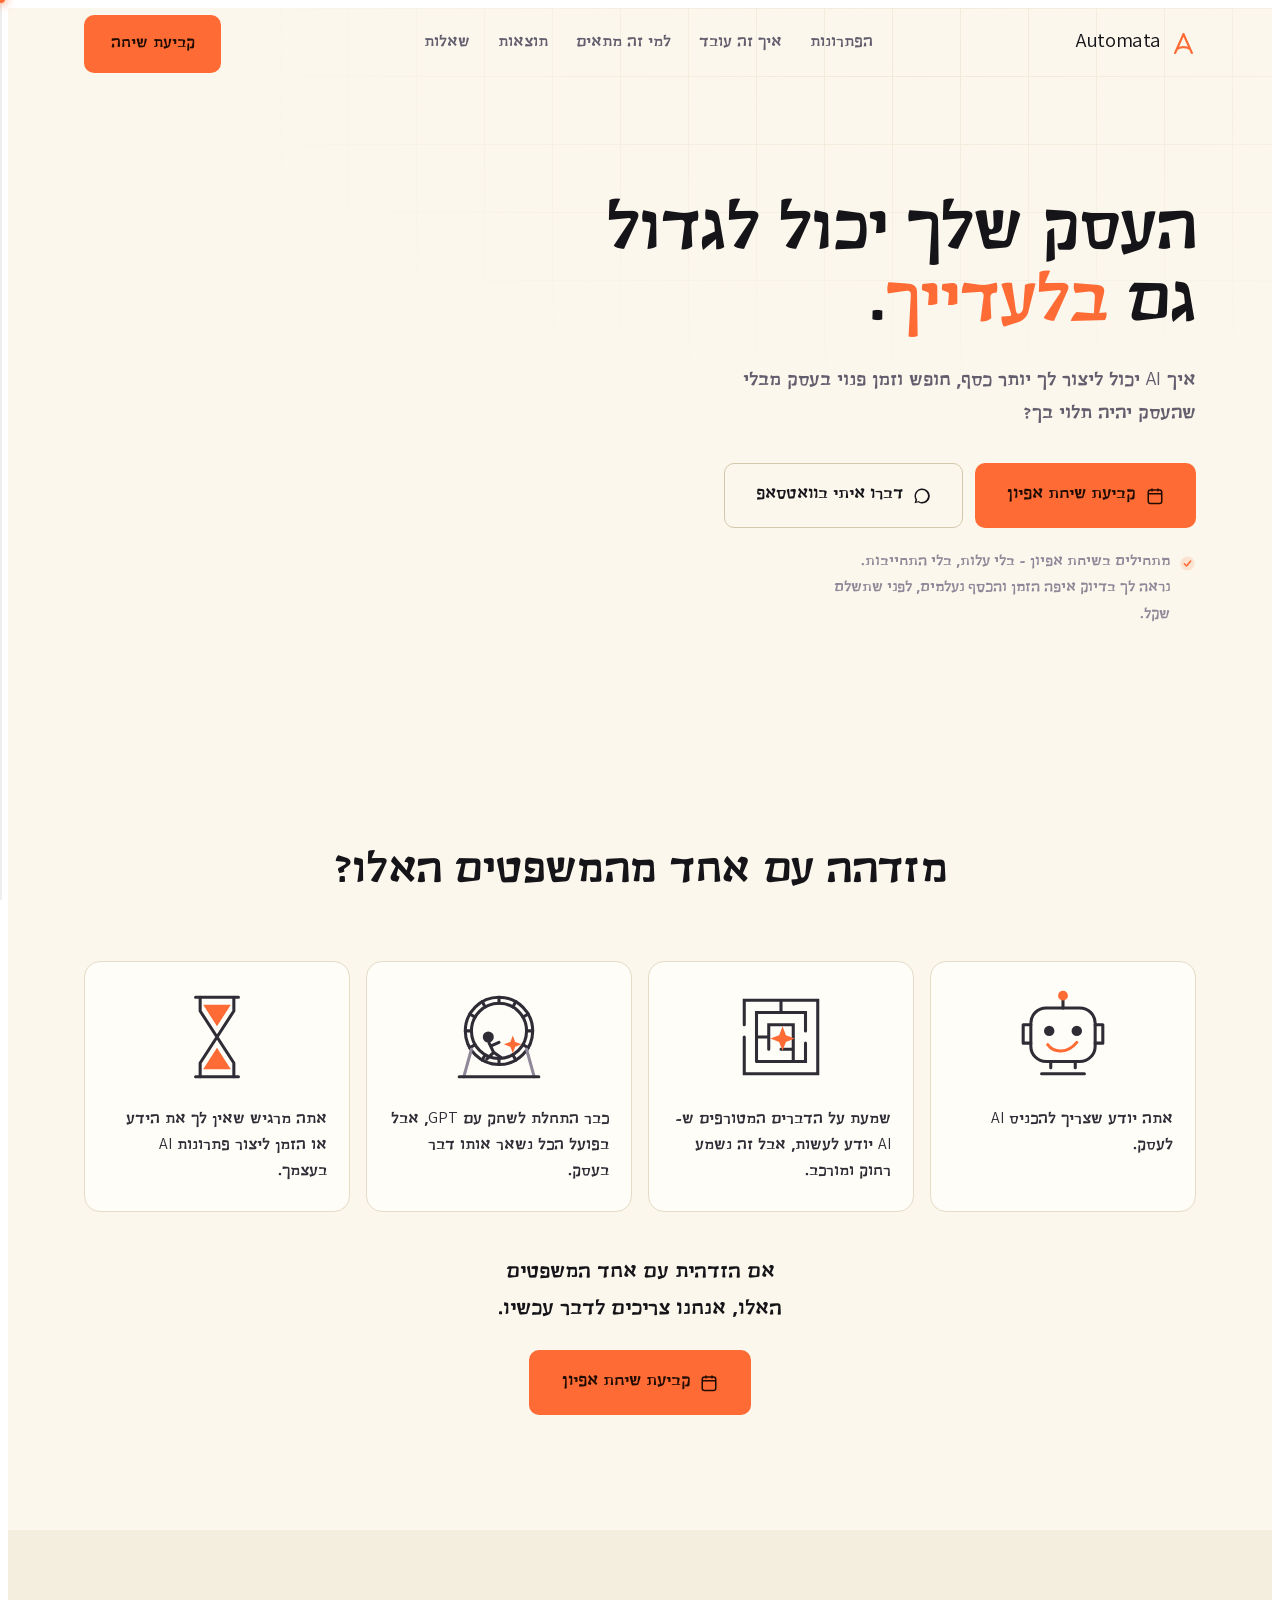
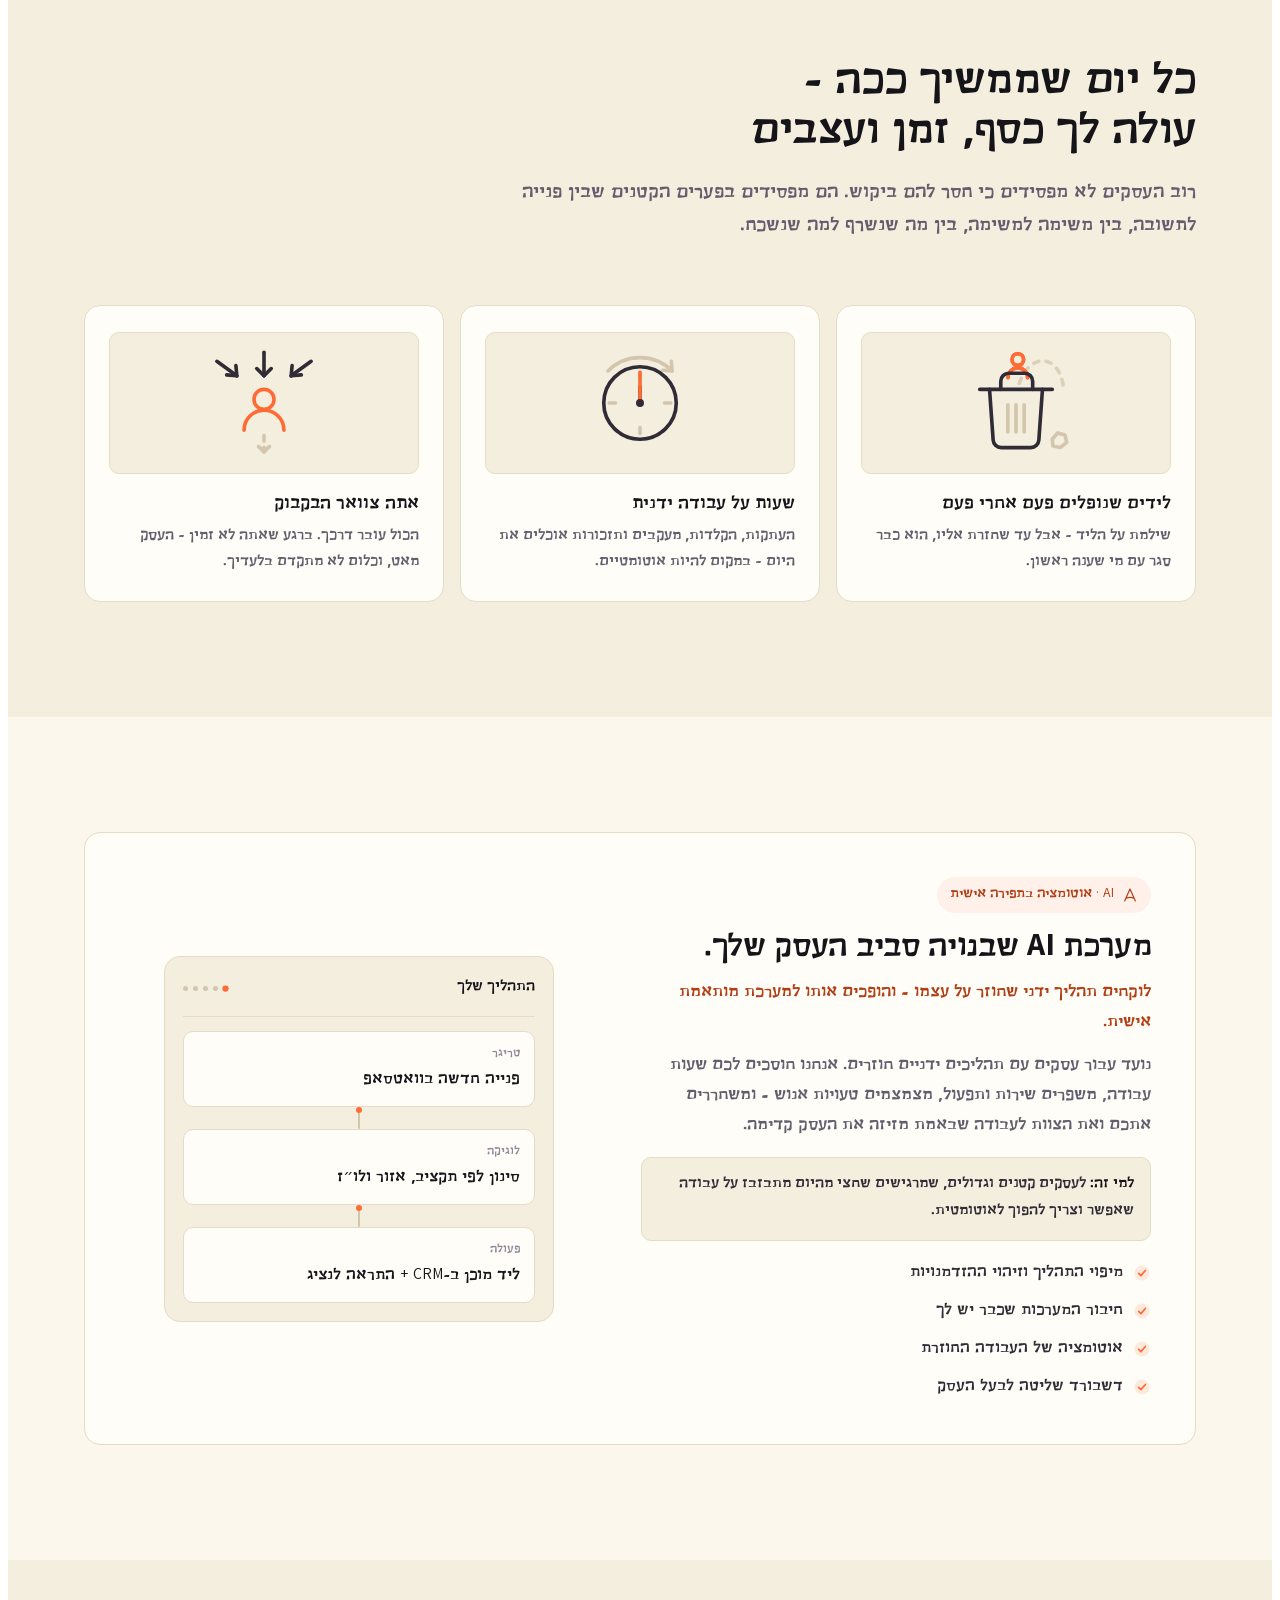
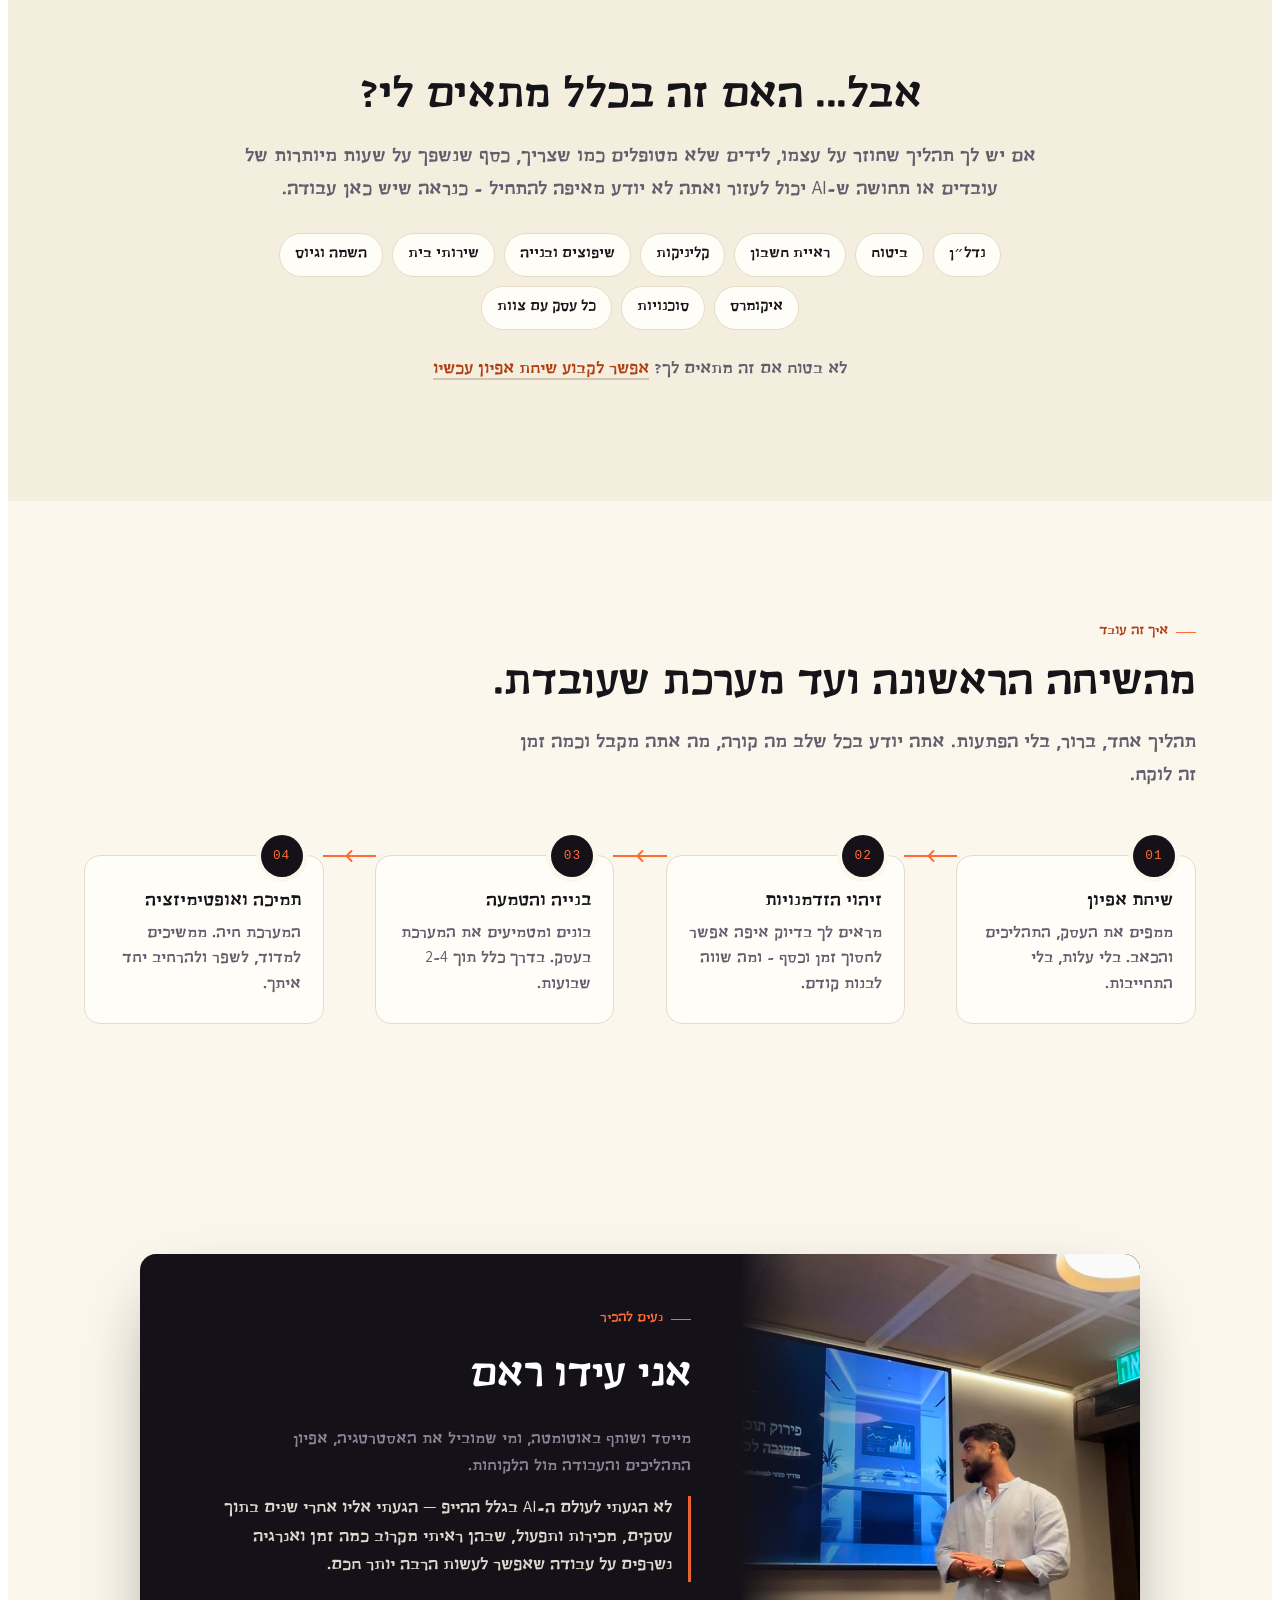
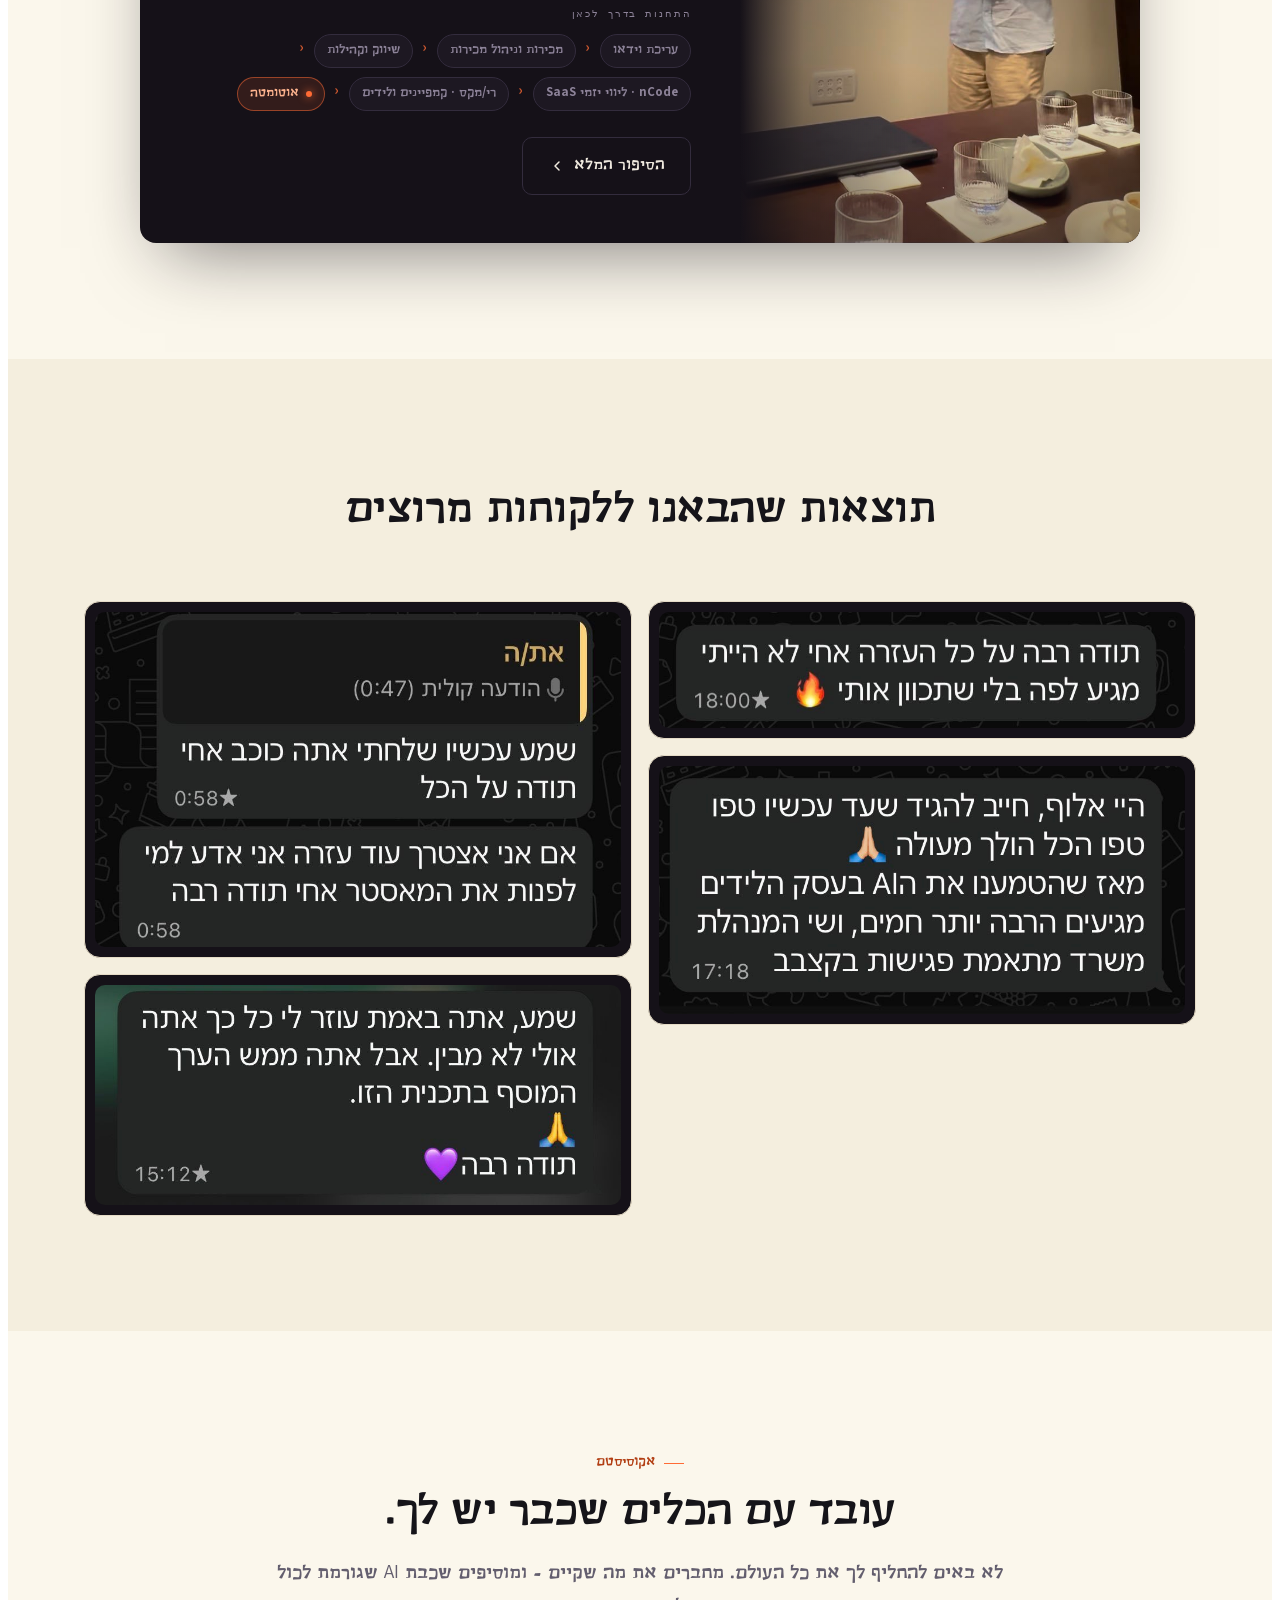
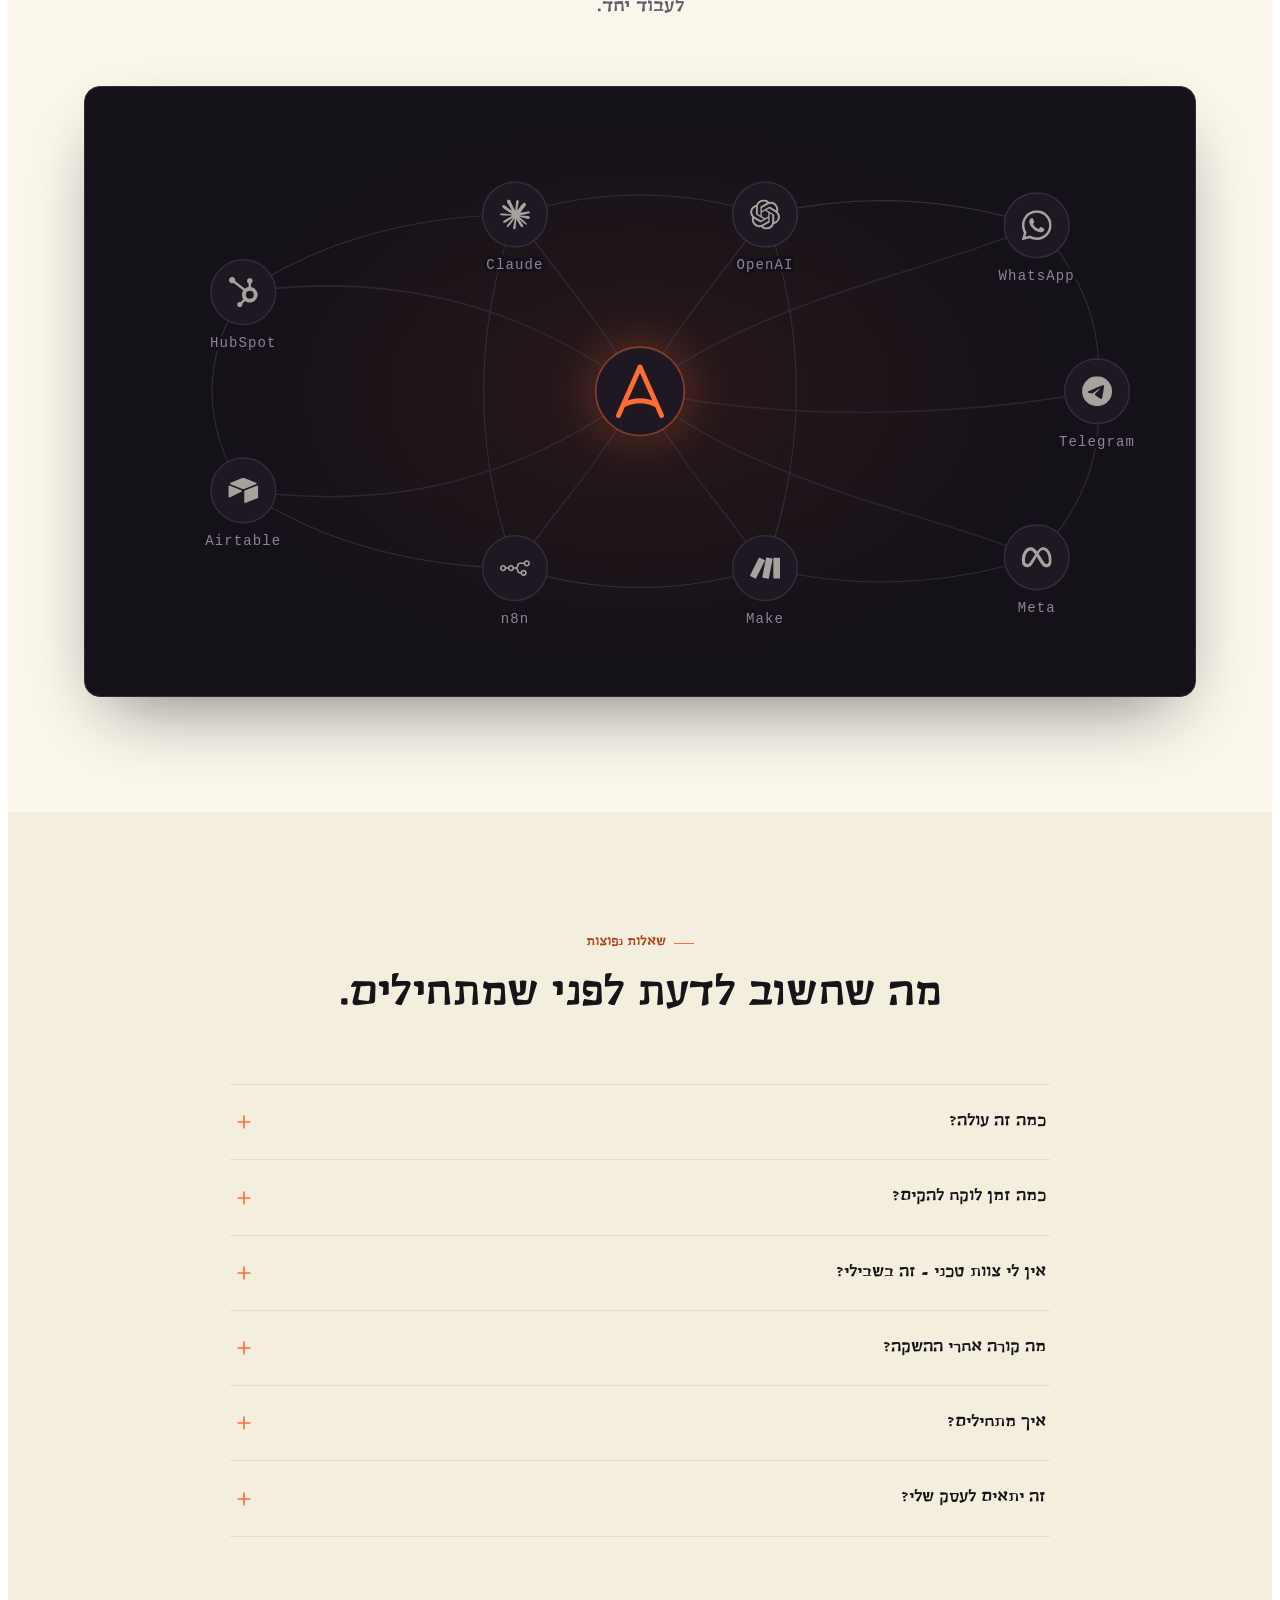
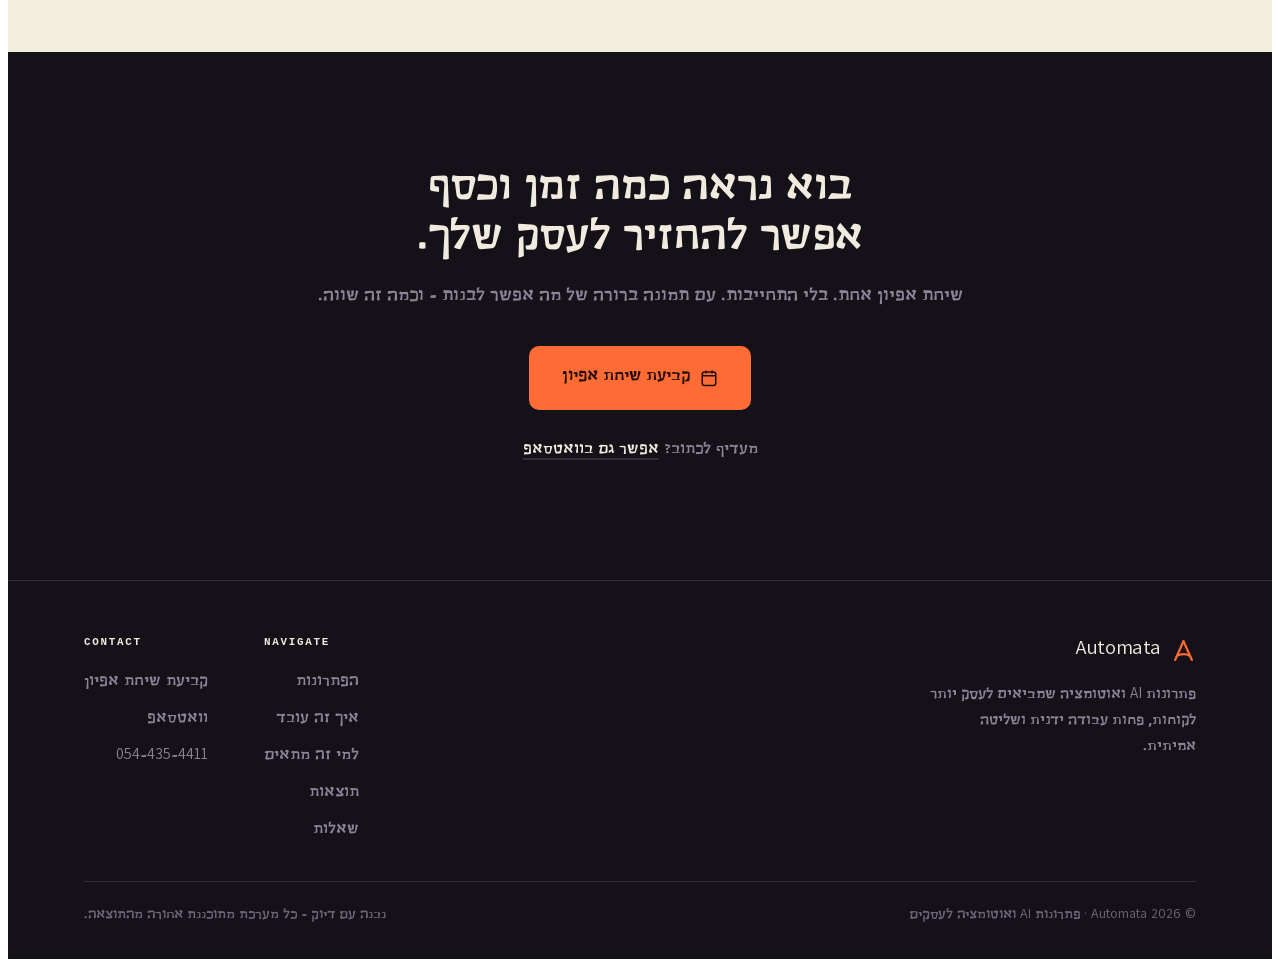
==== index.html @ b3407985 "'נעים להכיר': פריסה מגזינית, ציטוט, ומסלול תחנות כצינור - התמונה מריבוע קטן לעמודה בגובה מלא שנמסה א" ====
<!doctype html>
<html lang="he" dir="rtl">
<head>
<meta charset="utf-8">
<meta name="viewport" content="width=device-width, initial-scale=1">
<title>Automata - פתרונות AI ואוטומציה לעסקים</title>
<meta name="description" content="Automata - פתרונות AI ואוטומציה לעסקים. כל פנייה נענית תוך שניות, עוברת סינון ומגיעה ל-CRM כליד מוכן. יותר לקוחות, פחות עבודה ידנית.">
<meta property="og:title" content="Automata - פתרונות AI ואוטומציה לעסקים">
<meta property="og:description" content="העסק שלך עובד גם כשאתה ישן. כל פנייה נענית תוך שניות, עוברת סינון ומגיעה ל-CRM כליד מוכן.">
<meta property="og:type" content="website">
<meta name="theme-color" content="#FBF7EC">
<link rel="icon" href="data:image/svg+xml,%3Csvg xmlns='http://www.w3.org/2000/svg' viewBox='0 0 24 24' fill='none' stroke='%23FF6B35' stroke-width='2.4' stroke-linecap='round'%3E%3Cpath d='M12 3 20 21M12 3 4 21M6 17q6-3 12 0'/%3E%3C/svg%3E">
<link rel="stylesheet" href="/css/fonts.css">
<link rel="stylesheet" href="/css/style.css">
<script>document.documentElement.className+=" js"</script>
</head>
<body>

<!-- הסיגנל שיורד עם הגלילה -->
<div class="scrollrail" aria-hidden="true"><i id="railFill"></i></div>

<div class="page">

  <!-- ================= NAV ================= -->
  <nav class="nav" id="nav">
    <div class="nav-in">
      <a class="brand" href="#top" aria-label="Automata - דף הבית">
        <svg viewBox="0 0 24 24" fill="none" stroke="currentColor" stroke-width="2.2" stroke-linecap="round" aria-hidden="true"><path d="M12 3 20 21M12 3 4 21M6 17q6-3 12 0"/></svg>
        <span>Automata</span>
      </a>
      <div class="nav-links" id="navLinks">
        <a href="#solutions">הפתרונות</a>
        <a href="#how">איך זה עובד</a>
        <a href="#fit">למי זה מתאים</a>
        <a href="#results">תוצאות</a>
        <a href="#faq">שאלות</a>
      </div>
      <div class="nav-cta">
        <a class="btn btn-primary" data-cal href="https://cal.com/ido-reem/%D7%A9%D7%99%D7%97%D7%AA-%D7%90%D7%A4%D7%99%D7%95%D7%9F-%D7%9C%D7%A2%D7%A1%D7%A7-%D7%A9%D7%9C%D7%9A" target="_blank" rel="noopener">קביעת שיחה</a>
        <button class="menu-btn" id="menuBtn" aria-label="תפריט" aria-expanded="false" aria-controls="navLinks">
          <svg viewBox="0 0 24 24" fill="none" stroke="currentColor" stroke-width="2" aria-hidden="true"><path d="M4 7h16M4 12h16M4 17h16"/></svg>
        </button>
      </div>
    </div>
  </nav>

  <!-- ================= HERO =================
       החתימה: הקונסולה. לא מספרים על המוצר - מראים אותו רץ. -->
  <header class="hero" id="top">
    <div class="wrap hero-in">
      <div>
        <h1 class="display reveal d1">העסק שלך יכול לגדול<br>גם <span class="sig">בלעדייך</span>.</h1>
        <p class="lead reveal d2">איך AI יכול ליצור לך יותר כסף, חופש וזמן פנוי בעסק מבלי שהעסק יהיה תלוי בך?</p>
        <div class="hero-ctas reveal d3">
          <a class="btn btn-primary btn-lg" data-cal href="https://cal.com/ido-reem/%D7%A9%D7%99%D7%97%D7%AA-%D7%90%D7%A4%D7%99%D7%95%D7%9F-%D7%9C%D7%A2%D7%A1%D7%A7-%D7%A9%D7%9C%D7%9A" target="_blank" rel="noopener">
            <svg viewBox="0 0 24 24" fill="none" stroke="currentColor" stroke-width="2" aria-hidden="true"><rect x="3" y="4" width="18" height="18" rx="3"/><path d="M3 9h18M8 2v4M16 2v4"/></svg>
            קביעת שיחת אפיון
          </a>
          <a class="btn btn-ghost btn-lg" data-wa href="https://wa.me/972544354411?text=%D7%94%D7%99%D7%99%2C%20%D7%94%D7%92%D7%A2%D7%AA%D7%99%20%D7%93%D7%A8%D7%9A%20%D7%94%D7%90%D7%AA%D7%A8%20%D7%95%D7%90%D7%A9%D7%9E%D7%97%20%D7%9C%D7%A9%D7%9E%D7%95%D7%A2%20%D7%A2%D7%9C%20%D7%A4%D7%AA%D7%A8%D7%95%D7%A0%D7%95%D7%AA%20AI%20%D7%95%D7%90%D7%95%D7%98%D7%95%D7%9E%D7%A6%D7%99%D7%94%20%D7%9C%D7%A2%D7%A1%D7%A7%20%D7%A9%D7%9C%D7%99" target="_blank" rel="noopener">
            <svg viewBox="0 0 24 24" fill="currentColor" aria-hidden="true"><path d="M12 2a10 10 0 0 0-8.6 15l-1.3 4.7 4.8-1.3A10 10 0 1 0 12 2zm0 2a8 8 0 1 1-4.1 14.9l-.3-.2-2.8.8.8-2.7-.2-.3A8 8 0 0 1 12 4z"/></svg>
            דברו איתי בוואטסאפ
          </a>
        </div>
        <p class="hero-note reveal d4">
          <svg class="tick" viewBox="0 0 24 24" aria-hidden="true"><circle cx="12" cy="12" r="10"/><path pathLength="1" d="M7.5 12.4 10.6 15.5 16.5 8.6"/></svg>
          מתחילים בשיחת אפיון - בלי עלות, בלי התחייבות. נראה לך בדיוק איפה הזמן והכסף נעלמים, לפני שתשלם שקל.
        </p>
      </div>
    </div>
  </header>

  <!-- ================= RELATE =================
       ארבע אמירות על היחס של בעל העסק ל-AI, לא על העסק עצמו.
       שוב: לא אייקונים מופשטים - חתיכות ממשק שהקורא מזהה מיד.
       משימה שנדחית, פיד שממשיך לזוז, צ׳אט שנסגר בלי שנשאר ממנו כלום,
       וטאבים של מדריכים שאף פעם לא נגמרים. -->
  <section class="section" id="relate">
    <div class="wrap">
      <div class="shead shead--center reveal">
        <h2 class="h">מזדהה עם אחד מהמשפטים האלו?</h2>
      </div>

      <div class="rels">

        <!-- 1. השבב מרחף מעל העסק. החריץ בפנים ריק. הוא עוד לא נכנס. -->
        <div class="rel reveal d1">
          <svg class="ri ri--bot" viewBox="0 0 64 64" aria-hidden="true">
            <g class="head">
              <path class="base" d="M32 7v6"/>
              <circle class="fill ant" cx="32" cy="5" r="3.2"/>
              <rect class="base" x="11" y="13" width="42" height="35" rx="10"/>
              <path class="base" d="M11 24H6v12h5M53 24h5v12h-5"/>
              <circle class="ink" cx="23" cy="28" r="3.4"/>
              <circle class="ink lid-open" cx="41" cy="28" r="3.4"/>
              <path class="base lid-shut" d="M37 29.5c2-3 6-3 8 0"/>
              <path class="hot" d="M22 37c4 5.5 13 6 19-1.5"/>
            </g>
            <path class="base" d="M24 48v4M40 48v4M18 56h28"/>
          </svg>
          <p>אתה יודע שצריך להכניס AI לעסק.</p>
        </div>

        <!-- 2. הניצוץ נראה מכאן. הסבך בדרך אליו לא נגמר. -->
        <div class="rel reveal d2">
          <svg class="ri ri--maze" viewBox="0 0 64 64" aria-hidden="true">
            <path class="base wall" d="M8 24V8h48v48H8V32M16 48V16h32v12M48 36v12H16M24 40V24h16v16h-8M32 8v8M16 32h8M40 48v-8"/>
            <g class="spark">
              <path class="fill" d="M33 25l2.2 5.8 5.8 2.2-5.8 2.2L33 41l-2.2-5.8L25 33l5.8-2.2z"/>
            </g>
            <path class="hot lost" pathLength="100" d="M2 28h10V12h40v20h-8v12H28v-8"/>
          </svg>
          <p>שמעת על הדברים המטורפים ש-AI יודע לעשות, אבל זה נשמע רחוק ומורכב.</p>
        </div>

        <!-- 3. הבועה פועמת. הגלגל לא זז. שום דבר בעסק לא השתנה. -->
        <div class="rel reveal d3">
          <svg class="ri ri--wheel" viewBox="0 0 64 64" aria-hidden="true">
            <circle class="base" cx="32" cy="28" r="22"/>
            <circle class="base" cx="32" cy="28" r="18"/>
            <path class="base rungs" d="M50.0 28.0L54.0 28.0M47.6 37.0L51.1 39.0M41.0 43.6L43.0 47.1M32.0 46.0L32.0 50.0M23.0 43.6L21.0 47.1M16.4 37.0L12.9 39.0M14.0 28.0L10.0 28.0M16.4 19.0L12.9 17.0M23.0 12.4L21.0 8.9M32.0 10.0L32.0 6.0M41.0 12.4L43.0 8.9M47.6 19.0L51.1 17.0"/>
            <g class="runner">
              <circle class="ink" cx="25" cy="32" r="3.6"/>
              <path class="base" d="M25.5 35.8 28.5 42M26.5 38l5.5-2.5M28.5 42l-4.5 4.5M28.5 42l5 3.5"/>
            </g>
            <path class="fill carrot" d="M41 31l1.6 4.2 4.2 1.6-4.2 1.6L41 42.6l-1.6-4.2-4.2-1.6 4.2-1.6z"/>
            <path class="dim" d="M14 40 9 58M50 40l5 18"/>
            <path class="base" d="M6 58h52"/>
          </svg>
          <p>כבר התחלת לשחק עם GPT, אבל בפועל הכל נשאר אותו דבר בעסק.</p>
        </div>

        <!-- 4. החול נגמר לפני שהספקת לבנות. ואז מתהפך ומתחיל מחדש. -->
        <div class="rel reveal d4">
          <svg class="ri ri--sand" viewBox="0 0 64 64" aria-hidden="true">
            <g class="glass">
              <path class="base" d="M18 6h28M18 58h28"/>
              <path class="base" d="M21 6v9l11 17-11 17v9M43 6v9L32 32l11 17v9"/>
              <path class="fill top" d="M23 11h18L32 25z"/>
              <path class="fill bot" d="M23 53h18L32 39z"/>
              <path class="hot grain" d="M32 31v4"/>
            </g>
          </svg>
          <p>אתה מרגיש שאין לך את הידע או הזמן ליצור פתרונות AI בעצמך.</p>
        </div>

      </div>

      <div class="rel-cta reveal">
        <p>אם הזדהית עם אחד המשפטים האלו, אנחנו צריכים לדבר עכשיו.</p>
        <a class="btn btn-primary btn-lg" data-cal href="https://cal.com/ido-reem/%D7%A9%D7%99%D7%97%D7%AA-%D7%90%D7%A4%D7%99%D7%95%D7%9F-%D7%9C%D7%A2%D7%A1%D7%A7-%D7%A9%D7%9C%D7%9A" target="_blank" rel="noopener">
          <svg viewBox="0 0 24 24" fill="none" stroke="currentColor" stroke-width="2" aria-hidden="true"><rect x="3" y="4" width="18" height="18" rx="3"/><path d="M3 9h18M8 2v4M16 2v4"/></svg>
          קביעת שיחת אפיון
        </a>
      </div>
    </div>
  </section>

  <!-- ================= PAINS =================
       ארבעה ציורים, כל אחד הוא הכאב עצמו ולא סמל כללי שלו:
       פנייה שנופלת דרך סדק, שעון שהמחוג שלו עיפרון, משפך שאתה תקוע
       בצווארו, ושטר שנשרף מתחת לסימן שאלה.
       הכתום מסמן תמיד את הדבר שכואב - ואת אותו דבר בלבד. -->
  <section class="section section--alt">
    <div class="wrap">
      <div class="shead reveal">
        <h2 class="h">כל יום שממשיך ככה - עולה לך כסף, זמן ועצבים</h2>
        <p class="lead">רוב העסקים לא מפסידים כי חסר להם ביקוש. הם מפסידים בפערים הקטנים שבין פנייה לתשובה, בין משימה למשימה, בין מה שנשרף למה שנשכח.</p>
      </div>
      <div class="pains">

        <!-- פח משרדי. הלידים נזרקים פנימה בקשת, אחד אחרי השני, בלי סוף. -->
        <div class="pain reveal d1">
          <div class="art" aria-hidden="true">
            <svg class="pi pi--bin" viewBox="0 0 64 64">
              <!-- קשת הזריקה -->
              <path class="dim arc" d="M58 22C55 4 38 4 33 24"/>
              <!-- הליד באוויר, ואחריו עוד אחד. שניהם נבלעים מאחורי המכסה. -->
              <g class="toss t1">
                <circle class="hot" cx="33" cy="8" r="3.2"/>
                <path class="hot" d="M27.6 18a5.4 5.4 0 0 1 10.8 0"/>
              </g>
              <g class="toss t2">
                <circle class="hot" cx="33" cy="8" r="3.2"/>
                <path class="hot" d="M27.6 18a5.4 5.4 0 0 1 10.8 0"/>
              </g>
              <!-- פח. המכסה נפתח לקראת הזריקה ונסגר אחריה - הציר בקצה הימני. -->
              <g class="lid">
                <path class="base" d="M23.6 24.5V20a4.4 4.4 0 0 1 4.4-4.4h8.8a4.4 4.4 0 0 1 4.4 4.4v4.5"/>
                <path class="base" d="M12 24.5h40"/>
              </g>
              <path class="base" d="M46.6 24.5l-2 28a4.4 4.4 0 0 1-4.4 4.1H23.8a4.4 4.4 0 0 1-4.4-4.1l-2-28"/>
              <path class="dim" d="M27.5 33v15M32 33v15M36.5 33v15"/>
              <!-- נייר מקומט שכבר על הרצפה -->
              <path class="dim" d="M52 52l3-3.5 4 1.2 1 4-3.4 2.8-4.2-.8z"/>
            </svg>
          </div>
          <h3 class="h3">לידים שנופלים פעם אחרי פעם</h3>
          <p>שילמת על הליד - אבל עד שחזרת אליו, הוא כבר סגר עם מי שענה ראשון.</p>
        </div>

        <!-- השעון פשוט מסתובב. המחוג הכתום לא עוצר, והחץ סביבו אומר: עוד סיבוב. -->
        <div class="pain reveal d2">
          <div class="art" aria-hidden="true">
            <svg class="pi pi--clock" viewBox="0 0 64 64">
              <path class="dim orbit" d="M14.3 14.3A25 25 0 0 1 49.7 14.3"/>
              <path class="dim orbit" d="M49.7 14.3L49.3 9M49.7 14.3L44.4 13.9"/>
              <circle class="base" cx="32" cy="32" r="20"/>
              <path class="dim" d="M32 15v3.5M49 32h-3.5M32 49v-3.5M15 32h3.5"/>
              <g class="hour"><path class="base" d="M32 32V23"/></g>
              <g class="minute"><path class="hot" d="M32 33V15"/></g>
              <circle class="ink" cx="32" cy="32" r="2.2"/>
            </svg>
          </div>
          <h3 class="h3">שעות על עבודה ידנית</h3>
          <p>העתקות, הקלדות, מעקבים ותזכורות אוכלים את היום - במקום להיות אוטומטיים.</p>
        </div>

        <!-- הכל מתכנס אליך. ומה שיוצא מהצד השני - קו מקווקו דק אחד. -->
        <div class="pain reveal d3">
          <div class="art" aria-hidden="true">
            <svg class="pi pi--hub" viewBox="0 0 64 64">
              <g class="feed">
                <path class="base" d="M6 9l11 8"/>
                <path class="base" d="M17 17l-5.6-.5M17 17l-.5-5.6"/>
                <path class="base" d="M32 4v13"/>
                <path class="base" d="M32 17l-4-4M32 17l4-4"/>
                <path class="base" d="M58 9l-11 8"/>
                <path class="base" d="M47 17l5.6-.5M47 17l.5-5.6"/>
              </g>
              <g class="you">
                <circle class="hot" cx="32" cy="30" r="5.5"/>
                <path class="hot" d="M21 47a11 11 0 0 1 22 0"/>
              </g>
              <path class="dim trickle" d="M32 50v9"/>
              <path class="dim" d="M32 59l-3-3M32 59l3-3"/>
            </svg>
          </div>
          <h3 class="h3">אתה צוואר הבקבוק</h3>
          <p>הכול עובר דרכך. ברגע שאתה לא זמין - העסק מאט, וכלום לא מתקדם בלעדיך.</p>
        </div>

      </div>
    </div>
  </section>

  <!-- ================= SOLUTIONS ================= -->
  <section class="section" id="solutions">
    <div class="wrap">
      <div class="sol reveal">
        <div class="sol-content">
          <span class="tag">
            <!-- שלושה מסופים מחווטים - בדיוק הצורה של סימן המותג -->
            <svg class="gi" viewBox="0 0 24 24" aria-hidden="true" style="width:16px;height:16px"><path d="M12 3 20 21M12 3 4 21M6 17q6-3 12 0"/></svg>
            AI · אוטומציה בתפירה אישית
          </span>
          <h3>מערכת AI שבנויה סביב העסק שלך.</h3>
          <p class="sub">לוקחים תהליך ידני שחוזר על עצמו - והופכים אותו למערכת מותאמת אישית.</p>
          <p class="body">נועד עבור עסקים עם תהליכים ידניים חוזרים. אנחנו חוסכים לכם שעות עבודה, משפרים שירות ותפעול, מצמצמים טעויות אנוש - ומשחררים אתכם ואת הצוות לעבודה שבאמת מזיזה את העסק קדימה.</p>
          <div class="whom"><b>למי זה:</b> לעסקים קטנים וגדולים, שמרגישים שחצי מהיום מתבזבז על עבודה שאפשר וצריך להפוך לאוטומטית.</div>
          <ul>
            <li><svg class="tick" viewBox="0 0 24 24" aria-hidden="true"><circle cx="12" cy="12" r="10"/><path pathLength="1" d="M7.5 12.4 10.6 15.5 16.5 8.6"/></svg>מיפוי התהליך וזיהוי ההזדמנויות</li>
            <li><svg class="tick" viewBox="0 0 24 24" aria-hidden="true"><circle cx="12" cy="12" r="10"/><path pathLength="1" d="M7.5 12.4 10.6 15.5 16.5 8.6"/></svg>חיבור המערכות שכבר יש לך</li>
            <li><svg class="tick" viewBox="0 0 24 24" aria-hidden="true"><circle cx="12" cy="12" r="10"/><path pathLength="1" d="M7.5 12.4 10.6 15.5 16.5 8.6"/></svg>אוטומציה של העבודה החוזרת</li>
            <li><svg class="tick" viewBox="0 0 24 24" aria-hidden="true"><circle cx="12" cy="12" r="10"/><path pathLength="1" d="M7.5 12.4 10.6 15.5 16.5 8.6"/></svg>דשבורד שליטה לבעל העסק</li>
          </ul>
        </div>
        <div class="sol-visual">
          <!-- לא משפך אחד. משפך אחד סותר את הכותרת: הוא אומר "אוטומציה אחת"
               בזמן שהכותרת אומרת "בתפירה אישית", והוא מקבע את הקורא לטיפול בלידים.
               כאן: שלד קבוע (טריגר -> לוגיקה -> פעולה) שמתחלף בין חמישה תהליכים
               מעולמות שונים - מכירות, כספים, שימור, תפעול, דיווח.
               השלד לא זז. מה שרץ בו - כן. זה מה ש"תפירה אישית" אומר. -->
          <div class="rig" id="rig">
            <div class="rig-hd">
              <b>התהליך שלך</b>
              <span class="rig-dots" aria-hidden="true"></span>
            </div>

            <!-- התאים. נבנים מ-js/main.js מתוך הרשימה שלמטה. -->
            <div class="rig-slots" aria-hidden="true">
              <div class="rig-slot"><span class="rig-k">טריגר</span><span class="rig-v"></span></div>
              <span class="rig-link"><i></i></span>
              <div class="rig-slot"><span class="rig-k">לוגיקה</span><span class="rig-v"></span></div>
              <span class="rig-link"><i></i></span>
              <div class="rig-slot"><span class="rig-k">פעולה</span><span class="rig-v"></span></div>
            </div>

            <!-- מקור האמת. בלי JS זו פשוט רשימה קריאה של חמש דוגמאות,
                 וזה בסדר גמור - היא מסבירה את המוצר לבד. -->
            <ol class="rig-list">
              <li><span>פנייה חדשה בוואטסאפ</span><span>סינון לפי תקציב, אזור ולו״ז</span><span>ליד מוכן ב-CRM + התראה לנציג</span></li>
              <li><span>חשבונית שנחתה במייל</span><span>חילוץ נתונים והצלבה מול ההזמנה</span><span>רישום בהנהלת חשבונות</span></li>
              <li><span>לקוח שלא קיבל מענה יומיים</span><span>תיעדוף וניסוח פנייה מחדש</span><span>הודעת מעקב + משימה לצוות</span></li>
              <li><span>הזמנה חדשה באתר</span><span>בדיקת מלאי ותיעדוף משלוח</span><span>אישור ללקוח + ליקוט למחסן</span></li>
              <li><span>סוף שבוע</span><span>איסוף נתונים מכל המערכות</span><span>דוח מנהלים בוואטסאפ</span></li>
            </ol>

          </div>
        </div>
      </div>
    </div>
  </section>

  <!-- ================= FIT ================= -->
  <section class="section section--alt" id="fit">
    <div class="wrap">
      <div class="fit reveal">
        <h2 class="h">אבל... האם זה בכלל מתאים לי?</h2>
        <p class="lead" style="margin-block-start:16px">אם יש לך תהליך שחוזר על עצמו, לידים שלא מטופלים כמו שצריך, כסף שנשפך על שעות מיותרות של עובדים או תחושה ש-AI יכול לעזור ואתה לא יודע מאיפה להתחיל - כנראה שיש כאן עבודה.</p>
        <div class="chips">
          <span class="chip">נדל״ן</span><span class="chip">ביטוח</span><span class="chip">ראיית חשבון</span><span class="chip">קליניקות</span><span class="chip">שיפוצים ובנייה</span><span class="chip">שירותי בית</span><span class="chip">השמה וגיוס</span><span class="chip">איקומרס</span><span class="chip">סוכנויות</span><span class="chip">כל עסק עם צוות</span>
        </div>
        <p class="close">לא בטוח אם זה מתאים לך? <a data-cal href="https://cal.com/ido-reem/%D7%A9%D7%99%D7%97%D7%AA-%D7%90%D7%A4%D7%99%D7%95%D7%9F-%D7%9C%D7%A2%D7%A1%D7%A7-%D7%A9%D7%9C%D7%9A" target="_blank" rel="noopener">אפשר לקבוע שיחת אפיון עכשיו</a></p>
      </div>
    </div>
  </section>

  <!-- ================= HOW ================= -->
  <section class="section" id="how">
    <div class="wrap">
      <div class="shead reveal">
        <span class="eyebrow">איך זה עובד</span>
        <h2 class="h">מהשיחה הראשונה ועד מערכת שעובדת.</h2>
        <p class="lead">תהליך אחד, ברור, בלי הפתעות. אתה יודע בכל שלב מה קורה, מה אתה מקבל וכמה זמן זה לוקח.</p>
      </div>
      <!-- המסילה: קצה הכרטיס הוא הקו, החרוז הממוספר יושב עליו, והחץ ממשיך אותו
           דרך הרווח. כשהסקשן נכנס לפריים פעימה כתומה נוסעת מימין לשמאל - הסדר
           הוא המידע, לא קישוט. -->
      <div class="steps">

        <div class="step reveal d1">
          <span class="num" aria-hidden="true">01</span>
          <h3 class="h3">שיחת אפיון</h3>
          <p>ממפים את העסק, התהליכים והכאב. בלי עלות, בלי התחייבות.</p>
        </div>

        <div class="step-link" aria-hidden="true">
          <svg class="chev" viewBox="0 0 24 24" fill="none" stroke="currentColor" stroke-width="2.4" stroke-linecap="round" stroke-linejoin="round"><path d="M15 6l-6 6 6 6"/></svg>
        </div>

        <div class="step reveal d2">
          <span class="num" aria-hidden="true">02</span>
          <h3 class="h3">זיהוי הזדמנויות</h3>
          <p>מראים לך בדיוק איפה אפשר לחסוך זמן וכסף - ומה שווה לבנות קודם.</p>
        </div>

        <div class="step-link" aria-hidden="true">
          <svg class="chev" viewBox="0 0 24 24" fill="none" stroke="currentColor" stroke-width="2.4" stroke-linecap="round" stroke-linejoin="round"><path d="M15 6l-6 6 6 6"/></svg>
        </div>

        <div class="step reveal d3">
          <span class="num" aria-hidden="true">03</span>
          <h3 class="h3">בנייה והטמעה</h3>
          <p>בונים ומטמיעים את המערכת בעסק. בדרך כלל תוך 2-4 שבועות.</p>
        </div>

        <div class="step-link" aria-hidden="true">
          <svg class="chev" viewBox="0 0 24 24" fill="none" stroke="currentColor" stroke-width="2.4" stroke-linecap="round" stroke-linejoin="round"><path d="M15 6l-6 6 6 6"/></svg>
        </div>

        <div class="step reveal d4">
          <span class="num" aria-hidden="true">04</span>
          <h3 class="h3">תמיכה ואופטימיזציה</h3>
          <p>המערכת חיה. ממשיכים למדוד, לשפר ולהרחיב יחד איתך.</p>
        </div>

      </div>
    </div>
  </section>


  <!-- ================= מי אני =================
       כרטיס כהה - אותה חתימה של הקונסולה/CTA. תמונה בצד, כותרת קצרה,
       וכפתור שפותח את הביוגרפיה המלאה בחלון (modal). הכרטיס נשאר קומפקטי,
       והחלון הוא :target טהור - נפתח גם בלי JS. -->
  <section class="section" id="about">
    <div class="wrap">
      <div class="ido on-dark reveal">
        <div class="ido-photo">
          <img src="/img/ido.jpg" width="1170" height="1081" alt="עידו ראם מרצה מול קהל, מייסד ושותף באוטומטה" onerror="this.remove()">
          <span class="ido-ph" aria-hidden="true">עידו<br>ראם</span>
        </div>
        <div class="ido-body">
          <span class="eyebrow">נעים להכיר</span>
          <h2 class="ido-name">אני עידו ראם</h2>
          <p class="ido-role">מייסד ושותף באוטומטה, ומי שמוביל את האסטרטגיה, אפיון התהליכים והעבודה מול הלקוחות.</p>
          <p class="ido-quote">לא הגעתי לעולם ה-AI בגלל ההייפ — הגעתי אליו אחרי שנים בתוך עסקים, מכירות ותפעול, שבהן ראיתי מקרוב כמה זמן ואנרגיה נשרפים על עבודה שאפשר לעשות הרבה יותר חכם.</p>

          <!-- המסלול: התחנות האמיתיות מהביוגרפיה, מסודרות כצינור -
               אותו מוטיב של pipeline שהמותג מוכר. התחנה האחרונה דולקת. -->
          <span class="ido-path-label" aria-hidden="true">התחנות בדרך לכאן</span>
          <ol class="ido-path" aria-label="תחנות הקריירה של עידו">
            <li>עריכת וידאו</li>
            <li>מכירות וניהול מכירות</li>
            <li>שיווק וקהילות</li>
            <li>nCode · ליווי יזמי SaaS</li>
            <li>רי/מקס · קמפיינים ולידים</li>
            <li class="now">אוטומטה</li>
          </ol>

          <a class="btn btn-ghost" href="#ido-bio">
            הסיפור המלא
            <svg viewBox="0 0 24 24" fill="none" stroke="currentColor" stroke-width="2.2" stroke-linecap="round" stroke-linejoin="round" aria-hidden="true"><path d="M15 6l-6 6 6 6"/></svg>
          </a>
        </div>
      </div>
    </div>

    <!-- הביוגרפיה המלאה. position:fixed, נפתח רק כשה-hash הוא #ido-bio. -->
    <div class="bio" id="ido-bio" role="dialog" aria-modal="true" aria-labelledby="bioName">
      <a class="bio-scrim" href="#about" tabindex="-1" aria-label="סגירת החלון"></a>
      <div class="bio-card">
        <a class="bio-x" href="#about" aria-label="סגירת החלון">
          <svg viewBox="0 0 24 24" fill="none" stroke="currentColor" stroke-width="2.2" stroke-linecap="round" aria-hidden="true"><path d="M6 6l12 12M18 6L6 18"/></svg>
        </a>
        <span class="eyebrow">נעים להכיר</span>
        <h2 class="bio-name" id="bioName">אני עידו ראם</h2>
        <div class="bio-text">
          <p>מייסד ושותף באוטומטה, ומי שמוביל את האסטרטגיה, אפיון התהליכים והעבודה מול הלקוחות.</p>
          <p>לא הגעתי לעולם ה-AI בגלל ההייפ. הגעתי אליו אחרי שנים בתוך עסקים, מכירות, שיווק ותפעול, שבהן ראיתי מקרוב כמה זמן ואנרגיה נשרפים על עבודה שאפשר לעשות הרבה יותר חכם.</p>
          <p>התחלתי כעורך וידאו, עבדתי במכללת הווידאו, המשכתי למכירות ולניהול מכירות, ובהמשך לעולמות השיווק, הקהילות והפיתוח העסקי.</p>
          <p>ב-nCode ליוויתי יזמי SaaS בדרך מרעיון ומוצר להכנסות ולקוחות. ברי/מקס הרצליה הובלתי מהלכים בתחומי השיווק, הקמפיינים, הלידים וה-AI.</p>
          <p>כל התחנות האלה חידדו אצלי יכולת אחת מרכזית - להיכנס לעסק, להבין מהר איפה הוא תקוע ולבנות תהליך שעובד טוב יותר.</p>
          <p>באוטומטה אנחנו מחברים בין חשיבה עסקית, טכנולוגיה וביצוע. לא כדי להעמיס על העסק עוד כלים, אלא כדי לבנות מערכות שמורידות עבודה, מזיזות דברים קדימה ומאפשרות לעסק לגדול בלי שבעל העסק יצטרך להחזיק הכול על הגב.</p>
        </div>
      </div>
    </div>
  </section>


  <!-- ================= המלצות =================
       צילומי המסך המקוריים, כמו שהתקבלו. בלי שמות, בלי מסגור, בלי עריכה.
       הטקסט המלא של כל הודעה יושב ב-alt - כדי שגם קורא-מסך וגם גוגל
       יוכלו לקרוא אותה, למרות שהיא בתוך תמונה. -->
  <section class="section section--alt" id="results">
    <div class="wrap">
      <div class="shead shead--center reveal">
        <h2 class="h">תוצאות שהבאנו ללקוחות מרוצים</h2>
      </div>

      <div class="tgrid">
        <figure class="t reveal d1">
          <img src="/img/testimonials/thanks.jpg" width="916" height="202" loading="lazy" decoding="async"
               alt="הודעת וואטסאפ מלקוח: ״תודה רבה על כל העזרה אחי לא הייתי מגיע לפה בלי שתכוון אותי״">
        </figure>
        <figure class="t reveal d2">
          <img src="/img/testimonials/leads.jpg" width="898" height="423" loading="lazy" decoding="async"
               alt="הודעת וואטסאפ מלקוח: ״היי אלוף, חייב להגיד שעד עכשיו טפו טפו הכל הולך מעולה. מאז שהטמענו את ה-AI בעסק הלידים מגיעים הרבה יותר חמים, ומנהלת המשרד מתאמת פגישות בקצב״">
        </figure>
        <figure class="t reveal d3">
          <img src="/img/testimonials/master.jpg" width="926" height="589" loading="lazy" decoding="async"
               alt="הודעות וואטסאפ מלקוח: ״שמע עכשיו שלחתי אתה כוכב אחי תודה על הכל״, ״אם אני אצטרך עוד עזרה אני אדע למי לפנות את המאסטר אחי תודה רבה״">
        </figure>
        <figure class="t reveal d4">
          <img src="/img/testimonials/value.jpg" width="929" height="389" loading="lazy" decoding="async"
               alt="הודעת וואטסאפ מלקוח: ״שמע, אתה באמת עוזר לי כל כך אתה אולי לא מבין. אבל אתה ממש הערך המוסף בתכנית הזו. תודה רבה״">
        </figure>
      </div>
    </div>
  </section>


  <!-- ================= TOOLS / הרשת =================
       לא ענן לוגואים - גרף אחד שמצייר את הצינור האמיתי. ב-RTL הוא רץ ימין->שמאל:
       ערוצים (ימין) -> הליבה -> מודלים (מעל) ואוטומציה (מתחת) -> המערכות שלך (שמאל).
       הלוגואים הם Simple Icons (CC0) ומוטמעים בקובץ - אפס בקשות רשת.
       ה-path data מוגדר פעם אחת ב-<defs> ומשומש בשתי הפריסות דרך <use>. -->
  <section class="section" id="stack">
    <div class="wrap">
      <div class="shead shead--center reveal">
        <span class="eyebrow" style="justify-content:center">אקוסיסטם</span>
        <h2 class="h">עובד עם הכלים שכבר יש לך.</h2>
        <p class="lead">לא באים להחליף לך את כל העולם. מחברים את מה שקיים - ומוסיפים שכבת AI שגורמת לכול לעבוד יחד.</p>
      </div>

      <svg class="mesh-defs" aria-hidden="true" focusable="false"><defs>
        <symbol id="am-mark" viewBox="0 0 24 24"><path d="M12 3 20 21M12 3 4 21M6 17q6-3 12 0"/></symbol>
        <symbol id="lg-whatsapp" viewBox="0 0 24 24"><path d="M17.472 14.382c-.297-.149-1.758-.867-2.03-.967-.273-.099-.471-.148-.67.15-.197.297-.767.966-.94 1.164-.173.199-.347.223-.644.075-.297-.15-1.255-.463-2.39-1.475-.883-.788-1.48-1.761-1.653-2.059-.173-.297-.018-.458.13-.606.134-.133.298-.347.446-.52.149-.174.198-.298.298-.497.099-.198.05-.371-.025-.52-.075-.149-.669-1.612-.916-2.207-.242-.579-.487-.5-.669-.51-.173-.008-.371-.01-.57-.01-.198 0-.52.074-.792.372-.272.297-1.04 1.016-1.04 2.479 0 1.462 1.065 2.875 1.213 3.074.149.198 2.096 3.2 5.077 4.487.709.306 1.262.489 1.694.625.712.227 1.36.195 1.871.118.571-.085 1.758-.719 2.006-1.413.248-.694.248-1.289.173-1.413-.074-.124-.272-.198-.57-.347m-5.421 7.403h-.004a9.87 9.87 0 01-5.031-1.378l-.361-.214-3.741.982.998-3.648-.235-.374a9.86 9.86 0 01-1.51-5.26c.001-5.45 4.436-9.884 9.888-9.884 2.64 0 5.122 1.03 6.988 2.898a9.825 9.825 0 012.893 6.994c-.003 5.45-4.437 9.884-9.885 9.884m8.413-18.297A11.815 11.815 0 0012.05 0C5.495 0 .16 5.335.157 11.892c0 2.096.547 4.142 1.588 5.945L.057 24l6.305-1.654a11.882 11.882 0 005.683 1.448h.005c6.554 0 11.89-5.335 11.893-11.893a11.821 11.821 0 00-3.48-8.413Z"/></symbol>
        <symbol id="lg-telegram" viewBox="0 0 24 24"><path d="M11.944 0A12 12 0 0 0 0 12a12 12 0 0 0 12 12 12 12 0 0 0 12-12A12 12 0 0 0 12 0a12 12 0 0 0-.056 0zm4.962 7.224c.1-.002.321.023.465.14a.506.506 0 0 1 .171.325c.016.093.036.306.02.472-.18 1.898-.962 6.502-1.36 8.627-.168.9-.499 1.201-.82 1.23-.696.065-1.225-.46-1.9-.902-1.056-.693-1.653-1.124-2.678-1.8-1.185-.78-.417-1.21.258-1.91.177-.184 3.247-2.977 3.307-3.23.007-.032.014-.15-.056-.212s-.174-.041-.249-.024c-.106.024-1.793 1.14-5.061 3.345-.48.33-.913.49-1.302.48-.428-.008-1.252-.241-1.865-.44-.752-.245-1.349-.374-1.297-.789.027-.216.325-.437.893-.663 3.498-1.524 5.83-2.529 6.998-3.014 3.332-1.386 4.025-1.627 4.476-1.635z"/></symbol>
        <symbol id="lg-meta" viewBox="0 0 24 24"><path d="M6.915 4.03c-1.968 0-3.683 1.28-4.871 3.113C.704 9.208 0 11.883 0 14.449c0 .706.07 1.369.21 1.973a6.624 6.624 0 0 0 .265.86 5.297 5.297 0 0 0 .371.761c.696 1.159 1.818 1.927 3.593 1.927 1.497 0 2.633-.671 3.965-2.444.76-1.012 1.144-1.626 2.663-4.32l.756-1.339.186-.325c.061.1.121.196.183.3l2.152 3.595c.724 1.21 1.665 2.556 2.47 3.314 1.046.987 1.992 1.22 3.06 1.22 1.075 0 1.876-.355 2.455-.843a3.743 3.743 0 0 0 .81-.973c.542-.939.861-2.127.861-3.745 0-2.72-.681-5.357-2.084-7.45-1.282-1.912-2.957-2.93-4.716-2.93-1.047 0-2.088.467-3.053 1.308-.652.57-1.257 1.29-1.82 2.05-.69-.875-1.335-1.547-1.958-2.056-1.182-.966-2.315-1.303-3.454-1.303zm10.16 2.053c1.147 0 2.188.758 2.992 1.999 1.132 1.748 1.647 4.195 1.647 6.4 0 1.548-.368 2.9-1.839 2.9-.58 0-1.027-.23-1.664-1.004-.496-.601-1.343-1.878-2.832-4.358l-.617-1.028a44.908 44.908 0 0 0-1.255-1.98c.07-.109.141-.224.211-.327 1.12-1.667 2.118-2.602 3.358-2.602zm-10.201.553c1.265 0 2.058.791 2.675 1.446.307.327.737.871 1.234 1.579l-1.02 1.566c-.757 1.163-1.882 3.017-2.837 4.338-1.191 1.649-1.81 1.817-2.486 1.817-.524 0-1.038-.237-1.383-.794-.263-.426-.464-1.13-.464-2.046 0-2.221.63-4.535 1.66-6.088.454-.687.964-1.226 1.533-1.533a2.264 2.264 0 0 1 1.088-.285z"/></symbol>
        <symbol id="lg-claude" viewBox="0 0 24 24"><path d="m4.7144 15.9555 4.7174-2.6471.079-.2307-.079-.1275h-.2307l-.7893-.0486-2.6956-.0729-2.3375-.0971-2.2646-.1214-.5707-.1215-.5343-.7042.0546-.3522.4797-.3218.686.0608 1.5179.1032 2.2767.1578 1.6514.0972 2.4468.255h.3886l.0546-.1579-.1336-.0971-.1032-.0972L6.973 9.8356l-2.55-1.6879-1.3356-.9714-.7225-.4918-.3643-.4614-.1578-1.0078.6557-.7225.8803.0607.2246.0607.8925.686 1.9064 1.4754 2.4893 1.8336.3643.3035.1457-.1032.0182-.0728-.164-.2733-1.3539-2.4467-1.445-2.4893-.6435-1.032-.17-.6194c-.0607-.255-.1032-.4674-.1032-.7285L6.287.1335 6.6997 0l.9957.1336.419.3642.6192 1.4147 1.0018 2.2282 1.5543 3.0296.4553.8985.2429.8318.091.255h.1579v-.1457l.1275-1.706.2368-2.0947.2307-2.6957.0789-.7589.3764-.9107.7468-.4918.5828.2793.4797.686-.0668.4433-.2853 1.8517-.5586 2.9021-.3643 1.9429h.2125l.2429-.2429.9835-1.3053 1.6514-2.0643.7286-.8196.85-.9046.5464-.4311h1.0321l.759 1.1293-.34 1.1657-1.0625 1.3478-.8804 1.1414-1.2628 1.7-.7893 1.36.0729.1093.1882-.0183 2.8535-.607 1.5421-.2794 1.8396-.3157.8318.3886.091.3946-.3278.8075-1.967.4857-2.3072.4614-3.4364.8136-.0425.0304.0486.0607 1.5482.1457.6618.0364h1.621l3.0175.2247.7892.522.4736.6376-.079.4857-1.2142.6193-1.6393-.3886-3.825-.9107-1.3113-.3279h-.1822v.1093l1.0929 1.0686 2.0035 1.8092 2.5075 2.3314.1275.5768-.3218.4554-.34-.0486-2.2039-1.6575-.85-.7468-1.9246-1.621h-.1275v.17l.4432.6496 2.3436 3.5214.1214 1.0807-.17.3521-.6071.2125-.6679-.1214-1.3721-1.9246L14.38 17.959l-1.1414-1.9428-.1397.079-.674 7.2552-.3156.3703-.7286.2793-.6071-.4614-.3218-.7468.3218-1.4753.3886-1.9246.3157-1.53.2853-1.9004.17-.6314-.0121-.0425-.1397.0182-1.4328 1.9672-2.1796 2.9446-1.7243 1.8456-.4128.164-.7164-.3704.0667-.6618.4008-.5889 2.386-3.0357 1.4389-1.882.929-1.0868-.0062-.1579h-.0546l-6.3385 4.1164-1.1293.1457-.4857-.4554.0608-.7467.2307-.2429 1.9064-1.3114Z"/></symbol>
        <symbol id="lg-openai" viewBox="0 0 24 24"><path d="M22.2819 9.8211a5.9847 5.9847 0 0 0-.5157-4.9108 6.0462 6.0462 0 0 0-6.5098-2.9A6.0651 6.0651 0 0 0 4.9807 4.1818a5.9847 5.9847 0 0 0-3.9977 2.9 6.0462 6.0462 0 0 0 .7427 7.0966 5.98 5.98 0 0 0 .511 4.9107 6.051 6.051 0 0 0 6.5146 2.9001A5.9847 5.9847 0 0 0 13.2599 24a6.0557 6.0557 0 0 0 5.7718-4.2058 5.9894 5.9894 0 0 0 3.9977-2.9001 6.0557 6.0557 0 0 0-.7475-7.0729zm-9.022 12.6081a4.4755 4.4755 0 0 1-2.8764-1.0408l.1419-.0804 4.7783-2.7582a.7948.7948 0 0 0 .3927-.6813v-6.7369l2.02 1.1686a.071.071 0 0 1 .038.052v5.5826a4.504 4.504 0 0 1-4.4945 4.4944zm-9.6607-4.1254a4.4708 4.4708 0 0 1-.5346-3.0137l.142.0852 4.783 2.7582a.7712.7712 0 0 0 .7806 0l5.8428-3.3685v2.3324a.0804.0804 0 0 1-.0332.0615L9.74 19.9502a4.4992 4.4992 0 0 1-6.1408-1.6464zM2.3408 7.8956a4.485 4.485 0 0 1 2.3655-1.9728V11.6a.7664.7664 0 0 0 .3879.6765l5.8144 3.3543-2.0201 1.1685a.0757.0757 0 0 1-.071 0l-4.8303-2.7865A4.504 4.504 0 0 1 2.3408 7.872zm16.5963 3.8558L13.1038 8.364 15.1192 7.2a.0757.0757 0 0 1 .071 0l4.8303 2.7913a4.4944 4.4944 0 0 1-.6765 8.1042v-5.6772a.79.79 0 0 0-.407-.667zm2.0107-3.0231l-.142-.0852-4.7735-2.7818a.7759.7759 0 0 0-.7854 0L9.409 9.2297V6.8974a.0662.0662 0 0 1 .0284-.0615l4.8303-2.7866a4.4992 4.4992 0 0 1 6.6802 4.66zM8.3065 12.863l-2.02-1.1638a.0804.0804 0 0 1-.038-.0567V6.0742a4.4992 4.4992 0 0 1 7.3757-3.4537l-.142.0805L8.704 5.459a.7948.7948 0 0 0-.3927.6813zm1.0976-2.3654l2.602-1.4998 2.6069 1.4998v2.9994l-2.5974 1.4997-2.6067-1.4997Z"/></symbol>
        <symbol id="lg-n8n" viewBox="0 0 24 24"><path d="M21.4737 5.6842c-1.1772 0-2.1663.8051-2.4468 1.8947h-2.8955c-1.235 0-2.289.893-2.492 2.111l-.1038.623a1.263 1.263 0 0 1-1.246 1.0555H11.289c-.2805-1.0896-1.2696-1.8947-2.4468-1.8947s-2.1663.8051-2.4467 1.8947H4.973c-.2805-1.0896-1.2696-1.8947-2.4468-1.8947C1.1311 9.4737 0 10.6047 0 12s1.131 2.5263 2.5263 2.5263c1.1772 0 2.1663-.8051 2.4468-1.8947h1.4223c.2804 1.0896 1.2696 1.8947 2.4467 1.8947 1.1772 0 2.1663-.8051 2.4468-1.8947h1.0008a1.263 1.263 0 0 1 1.2459 1.0555l.1038.623c.203 1.218 1.257 2.111 2.492 2.111h.3692c.2804 1.0895 1.2696 1.8947 2.4468 1.8947 1.3952 0 2.5263-1.131 2.5263-2.5263s-1.131-2.5263-2.5263-2.5263c-1.1772 0-2.1664.805-2.4468 1.8947h-.3692a1.263 1.263 0 0 1-1.246-1.0555l-.1037-.623A2.52 2.52 0 0 0 13.9607 12a2.52 2.52 0 0 0 .821-1.4794l.1038-.623a1.263 1.263 0 0 1 1.2459-1.0555h2.8955c.2805 1.0896 1.2696 1.8947 2.4468 1.8947 1.3952 0 2.5263-1.131 2.5263-2.5263s-1.131-2.5263-2.5263-2.5263m0 1.2632a1.263 1.263 0 0 1 1.2631 1.2631 1.263 1.263 0 0 1-1.2631 1.2632 1.263 1.263 0 0 1-1.2632-1.2632 1.263 1.263 0 0 1 1.2632-1.2631M2.5263 10.7368A1.263 1.263 0 0 1 3.7895 12a1.263 1.263 0 0 1-1.2632 1.2632A1.263 1.263 0 0 1 1.2632 12a1.263 1.263 0 0 1 1.2631-1.2632m6.3158 0A1.263 1.263 0 0 1 10.1053 12a1.263 1.263 0 0 1-1.2632 1.2632A1.263 1.263 0 0 1 7.579 12a1.263 1.263 0 0 1 1.2632-1.2632m10.1053 3.7895a1.263 1.263 0 0 1 1.2631 1.2632 1.263 1.263 0 0 1-1.2631 1.2631 1.263 1.263 0 0 1-1.2632-1.2631 1.263 1.263 0 0 1 1.2632-1.2632"/></symbol>
        <symbol id="lg-make" viewBox="0 0 24 24"><path d="M13.38 3.498c-.27 0-.511.19-.566.465L9.85 18.986a.578.578 0 0 0 .453.678l4.095.826a.58.58 0 0 0 .682-.455l2.963-15.021a.578.578 0 0 0-.453-.678l-4.096-.826a.589.589 0 0 0-.113-.012zm-5.876.098a.576.576 0 0 0-.516.318L.062 17.697a.575.575 0 0 0 .256.774l3.733 1.877a.578.578 0 0 0 .775-.258l6.926-13.781a.577.577 0 0 0-.256-.776L7.762 3.658a.571.571 0 0 0-.258-.062zm11.74.115a.576.576 0 0 0-.576.576v15.426c0 .318.258.578.576.578h4.178a.58.58 0 0 0 .578-.578V4.287a.578.578 0 0 0-.578-.576Z"/></symbol>
        <symbol id="lg-hubspot" viewBox="0 0 24 24"><path d="M18.164 7.93V5.084a2.198 2.198 0 001.267-1.978v-.067A2.2 2.2 0 0017.238.845h-.067a2.2 2.2 0 00-2.193 2.193v.067a2.196 2.196 0 001.252 1.973l.013.006v2.852a6.22 6.22 0 00-2.969 1.31l.012-.01-7.828-6.095A2.497 2.497 0 104.3 4.656l-.012.006 7.697 5.991a6.176 6.176 0 00-1.038 3.446c0 1.343.425 2.588 1.147 3.607l-.013-.02-2.342 2.343a1.968 1.968 0 00-.58-.095h-.002a2.033 2.033 0 102.033 2.033 1.978 1.978 0 00-.1-.595l.005.014 2.317-2.317a6.247 6.247 0 104.782-11.134l-.036-.005zm-.964 9.378a3.206 3.206 0 113.215-3.207v.002a3.206 3.206 0 01-3.207 3.207z"/></symbol>
        <symbol id="lg-airtable" viewBox="0 0 24 24"><path d="M11.992 1.966c-.434 0-.87.086-1.28.257L1.779 5.917c-.503.208-.49.908.012 1.116l8.982 3.558a3.266 3.266 0 0 0 2.454 0l8.982-3.558c.503-.196.503-.908.012-1.116l-8.957-3.694a3.255 3.255 0 0 0-1.272-.257zM23.4 8.056a.589.589 0 0 0-.222.045l-10.012 3.877a.612.612 0 0 0-.38.564v8.896a.6.6 0 0 0 .821.552L23.62 18.1a.583.583 0 0 0 .38-.551V8.653a.6.6 0 0 0-.6-.596zM.676 8.095a.644.644 0 0 0-.48.19C.086 8.396 0 8.53 0 8.69v8.355c0 .442.515.737.908.54l6.27-3.006.307-.147 2.969-1.436c.466-.22.43-.908-.061-1.092L.883 8.138a.57.57 0 0 0-.207-.044z"/></symbol>
      </defs></svg>

      <figure class="mesh-wrap reveal">
        <svg class="mesh mesh--wide" viewBox="0 0 1000 520" aria-hidden="true">
          <g class="mesh-web">
            <path pathLength="100" style="--n:0" d="M868 106 Q 934 176 924 260"/>
            <path pathLength="100" style="--n:1" d="M924 260 Q 934 344 868 414"/>
            <path pathLength="100" style="--n:2" d="M384 96 Q 500 60 616 96"/>
            <path pathLength="100" style="--n:3" d="M384 424 Q 500 460 616 424"/>
            <path pathLength="100" style="--n:4" d="M132 168 Q 74 260 132 352"/>
            <path pathLength="100" style="--n:5" d="M616 96 Q 742 66 868 106"/>
            <path pathLength="100" style="--n:6" d="M616 424 Q 742 454 868 414"/>
            <path pathLength="100" style="--n:7" d="M384 96 Q 238 98 132 168"/>
            <path pathLength="100" style="--n:8" d="M384 424 Q 238 422 132 352"/>
            <path pathLength="100" style="--n:9" d="M384 96 Q 326 260 384 424"/>
            <path pathLength="100" style="--n:10" d="M616 96 Q 674 260 616 424"/>
          </g>
          <g class="mesh-flow">
            <path class="ln ln--whatsapp" pathLength="100" d="M868 106 C 762 152 618 172 500 260"/>
            <path class="ln ln--telegram" pathLength="100" d="M924 260 C 792 284 640 288 500 260"/>
            <path class="ln ln--meta" pathLength="100" d="M868 414 C 762 370 618 350 500 260"/>
            <path class="ln ln--claude" pathLength="100" d="M500 260 C 462 192 420 148 384 96"/>
            <path class="ln ln--openai" pathLength="100" d="M500 260 C 538 192 580 148 616 96"/>
            <path class="ln ln--n8n" pathLength="100" d="M500 260 C 462 328 420 372 384 424"/>
            <path class="ln ln--make" pathLength="100" d="M500 260 C 538 328 580 372 616 424"/>
            <path class="ln ln--hubspot" pathLength="100" d="M500 260 C 380 172 258 150 132 168"/>
            <path class="ln ln--airtable" pathLength="100" d="M500 260 C 380 348 258 370 132 352"/>
          </g>
          <g class="mesh-fire">
            <path class="fx fx--whatsapp" pathLength="100" style="--t:0.0s" d="M868 106 C 762 152 618 172 500 260"/>
            <path class="fx fx--telegram" pathLength="100" style="--t:0.9s" d="M924 260 C 792 284 640 288 500 260"/>
            <path class="fx fx--meta" pathLength="100" style="--t:1.8s" d="M868 414 C 762 370 618 350 500 260"/>
            <path class="fx fx--claude" pathLength="100" style="--t:0.45s" d="M500 260 C 462 192 420 148 384 96"/>
            <path class="fx fx--openai" pathLength="100" style="--t:1.15s" d="M500 260 C 538 192 580 148 616 96"/>
            <path class="fx fx--n8n" pathLength="100" style="--t:2.0s" d="M500 260 C 462 328 420 372 384 424"/>
            <path class="fx fx--make" pathLength="100" style="--t:2.7s" d="M500 260 C 538 328 580 372 616 424"/>
            <path class="fx fx--hubspot" pathLength="100" style="--t:1.35s" d="M500 260 C 380 172 258 150 132 168"/>
            <path class="fx fx--airtable" pathLength="100" style="--t:2.25s" d="M500 260 C 380 348 258 370 132 352"/>
          </g>
          <g class="mesh-core" style="--cx:500px;--cy:260px">
            <circle class="halo" cx="500" cy="260" r="57"/>
            <circle class="ring ring--1" cx="500" cy="260" r="52"/>
            <circle class="ring ring--2" cx="500" cy="260" r="52"/>
            <circle class="disc" cx="500" cy="260" r="41"/>
            <use class="mark" href="#am-mark" x="470" y="230" width="60" height="60"/>
          </g>
          <g class="mesh-nodes">
            <g class="nd nd--whatsapp" style="--brand:#25D366">
              <circle class="pad" cx="868" cy="106" r="30"/>
              <circle class="rim" cx="868" cy="106" r="30"/>
              <use class="lg" href="#lg-whatsapp" x="854.1" y="92.1" width="27.8" height="27.8"/>
              <text class="lb" x="868" y="157">WhatsApp</text>
            </g>
            <g class="nd nd--telegram" style="--brand:#26A5E4">
              <circle class="pad" cx="924" cy="260" r="30"/>
              <circle class="rim" cx="924" cy="260" r="30"/>
              <use class="lg" href="#lg-telegram" x="910.1" y="246.1" width="27.8" height="27.8"/>
              <text class="lb" x="924" y="311">Telegram</text>
            </g>
            <g class="nd nd--meta" style="--brand:#0467DF">
              <circle class="pad" cx="868" cy="414" r="30"/>
              <circle class="rim" cx="868" cy="414" r="30"/>
              <use class="lg" href="#lg-meta" x="854.1" y="400.1" width="27.8" height="27.8"/>
              <text class="lb" x="868" y="465">Meta</text>
            </g>
            <g class="nd nd--claude" style="--brand:#D97757">
              <circle class="pad" cx="384" cy="96" r="30"/>
              <circle class="rim" cx="384" cy="96" r="30"/>
              <use class="lg" href="#lg-claude" x="370.1" y="82.1" width="27.8" height="27.8"/>
              <text class="lb" x="384" y="147">Claude</text>
            </g>
            <g class="nd nd--openai" style="--brand:#FFFFFF">
              <circle class="pad" cx="616" cy="96" r="30"/>
              <circle class="rim" cx="616" cy="96" r="30"/>
              <use class="lg" href="#lg-openai" x="602.1" y="82.1" width="27.8" height="27.8"/>
              <text class="lb" x="616" y="147">OpenAI</text>
            </g>
            <g class="nd nd--n8n" style="--brand:#EA4B71">
              <circle class="pad" cx="384" cy="424" r="30"/>
              <circle class="rim" cx="384" cy="424" r="30"/>
              <use class="lg" href="#lg-n8n" x="370.1" y="410.1" width="27.8" height="27.8"/>
              <text class="lb" x="384" y="475">n8n</text>
            </g>
            <g class="nd nd--make" style="--brand:#8A4DFF">
              <circle class="pad" cx="616" cy="424" r="30"/>
              <circle class="rim" cx="616" cy="424" r="30"/>
              <use class="lg" href="#lg-make" x="602.1" y="410.1" width="27.8" height="27.8"/>
              <text class="lb" x="616" y="475">Make</text>
            </g>
            <g class="nd nd--hubspot" style="--brand:#FF7A59">
              <circle class="pad" cx="132" cy="168" r="30"/>
              <circle class="rim" cx="132" cy="168" r="30"/>
              <use class="lg" href="#lg-hubspot" x="118.1" y="154.1" width="27.8" height="27.8"/>
              <text class="lb" x="132" y="219">HubSpot</text>
            </g>
            <g class="nd nd--airtable" style="--brand:#18BFFF">
              <circle class="pad" cx="132" cy="352" r="30"/>
              <circle class="rim" cx="132" cy="352" r="30"/>
              <use class="lg" href="#lg-airtable" x="118.1" y="338.1" width="27.8" height="27.8"/>
              <text class="lb" x="132" y="403">Airtable</text>
            </g>
          </g>
        </svg>
        <svg class="mesh mesh--tall" viewBox="0 0 560 940" aria-hidden="true">
          <g class="mesh-web">
            <path pathLength="100" style="--n:0" d="M110 96 Q 195 46 280 60"/>
            <path pathLength="100" style="--n:1" d="M280 60 Q 365 46 450 96"/>
            <path pathLength="100" style="--n:2" d="M74 302 Q 26 470 74 638"/>
            <path pathLength="100" style="--n:3" d="M486 302 Q 534 470 486 638"/>
            <path pathLength="100" style="--n:4" d="M166 850 Q 280 902 394 850"/>
            <path pathLength="100" style="--n:5" d="M110 96 Q 50 190 74 302"/>
            <path pathLength="100" style="--n:6" d="M450 96 Q 510 190 486 302"/>
            <path pathLength="100" style="--n:7" d="M74 638 Q 96 772 166 850"/>
            <path pathLength="100" style="--n:8" d="M486 638 Q 464 772 394 850"/>
          </g>
          <g class="mesh-flow">
            <path class="ln ln--whatsapp" pathLength="100" d="M110 96 C 132 244 200 344 280 470"/>
            <path class="ln ln--telegram" pathLength="100" d="M280 60 C 280 224 280 322 280 470"/>
            <path class="ln ln--meta" pathLength="100" d="M450 96 C 428 244 360 344 280 470"/>
            <path class="ln ln--claude" pathLength="100" d="M280 470 C 208 430 118 380 74 302"/>
            <path class="ln ln--openai" pathLength="100" d="M280 470 C 352 430 442 380 486 302"/>
            <path class="ln ln--n8n" pathLength="100" d="M280 470 C 208 510 118 560 74 638"/>
            <path class="ln ln--make" pathLength="100" d="M280 470 C 352 510 442 560 486 638"/>
            <path class="ln ln--hubspot" pathLength="100" d="M280 470 C 250 638 198 736 166 850"/>
            <path class="ln ln--airtable" pathLength="100" d="M280 470 C 310 638 362 736 394 850"/>
          </g>
          <g class="mesh-fire">
            <path class="fx fx--whatsapp" pathLength="100" style="--t:0.0s" d="M110 96 C 132 244 200 344 280 470"/>
            <path class="fx fx--telegram" pathLength="100" style="--t:0.9s" d="M280 60 C 280 224 280 322 280 470"/>
            <path class="fx fx--meta" pathLength="100" style="--t:1.8s" d="M450 96 C 428 244 360 344 280 470"/>
            <path class="fx fx--claude" pathLength="100" style="--t:0.45s" d="M280 470 C 208 430 118 380 74 302"/>
            <path class="fx fx--openai" pathLength="100" style="--t:1.15s" d="M280 470 C 352 430 442 380 486 302"/>
            <path class="fx fx--n8n" pathLength="100" style="--t:2.0s" d="M280 470 C 208 510 118 560 74 638"/>
            <path class="fx fx--make" pathLength="100" style="--t:2.7s" d="M280 470 C 352 510 442 560 486 638"/>
            <path class="fx fx--hubspot" pathLength="100" style="--t:1.35s" d="M280 470 C 250 638 198 736 166 850"/>
            <path class="fx fx--airtable" pathLength="100" style="--t:2.25s" d="M280 470 C 310 638 362 736 394 850"/>
          </g>
          <g class="mesh-core" style="--cx:280px;--cy:470px">
            <circle class="halo" cx="280" cy="470" r="76"/>
            <circle class="ring ring--1" cx="280" cy="470" r="70"/>
            <circle class="ring ring--2" cx="280" cy="470" r="70"/>
            <circle class="disc" cx="280" cy="470" r="55"/>
            <use class="mark" href="#am-mark" x="240" y="430" width="80" height="80"/>
          </g>
          <g class="mesh-nodes">
            <g class="nd nd--whatsapp" style="--brand:#25D366">
              <circle class="pad" cx="110" cy="96" r="40"/>
              <circle class="rim" cx="110" cy="96" r="40"/>
              <use class="lg" href="#lg-whatsapp" x="87.8" y="73.8" width="44.4" height="44.4"/>
              <text class="lb" x="110" y="154">WhatsApp</text>
            </g>
            <g class="nd nd--telegram" style="--brand:#26A5E4">
              <circle class="pad" cx="280" cy="60" r="40"/>
              <circle class="rim" cx="280" cy="60" r="40"/>
              <use class="lg" href="#lg-telegram" x="257.8" y="37.8" width="44.4" height="44.4"/>
              <text class="lb" x="280" y="118">Telegram</text>
            </g>
            <g class="nd nd--meta" style="--brand:#0467DF">
              <circle class="pad" cx="450" cy="96" r="40"/>
              <circle class="rim" cx="450" cy="96" r="40"/>
              <use class="lg" href="#lg-meta" x="427.8" y="73.8" width="44.4" height="44.4"/>
              <text class="lb" x="450" y="154">Meta</text>
            </g>
            <g class="nd nd--claude" style="--brand:#D97757">
              <circle class="pad" cx="74" cy="302" r="40"/>
              <circle class="rim" cx="74" cy="302" r="40"/>
              <use class="lg" href="#lg-claude" x="51.8" y="279.8" width="44.4" height="44.4"/>
              <text class="lb" x="74" y="360">Claude</text>
            </g>
            <g class="nd nd--openai" style="--brand:#FFFFFF">
              <circle class="pad" cx="486" cy="302" r="40"/>
              <circle class="rim" cx="486" cy="302" r="40"/>
              <use class="lg" href="#lg-openai" x="463.8" y="279.8" width="44.4" height="44.4"/>
              <text class="lb" x="486" y="360">OpenAI</text>
            </g>
            <g class="nd nd--n8n" style="--brand:#EA4B71">
              <circle class="pad" cx="74" cy="638" r="40"/>
              <circle class="rim" cx="74" cy="638" r="40"/>
              <use class="lg" href="#lg-n8n" x="51.8" y="615.8" width="44.4" height="44.4"/>
              <text class="lb" x="74" y="696">n8n</text>
            </g>
            <g class="nd nd--make" style="--brand:#8A4DFF">
              <circle class="pad" cx="486" cy="638" r="40"/>
              <circle class="rim" cx="486" cy="638" r="40"/>
              <use class="lg" href="#lg-make" x="463.8" y="615.8" width="44.4" height="44.4"/>
              <text class="lb" x="486" y="696">Make</text>
            </g>
            <g class="nd nd--hubspot" style="--brand:#FF7A59">
              <circle class="pad" cx="166" cy="850" r="40"/>
              <circle class="rim" cx="166" cy="850" r="40"/>
              <use class="lg" href="#lg-hubspot" x="143.8" y="827.8" width="44.4" height="44.4"/>
              <text class="lb" x="166" y="908">HubSpot</text>
            </g>
            <g class="nd nd--airtable" style="--brand:#18BFFF">
              <circle class="pad" cx="394" cy="850" r="40"/>
              <circle class="rim" cx="394" cy="850" r="40"/>
              <use class="lg" href="#lg-airtable" x="371.8" y="827.8" width="44.4" height="44.4"/>
              <text class="lb" x="394" y="908">Airtable</text>
            </g>
          </g>
        </svg>
        <figcaption class="sr-only">הרשת של Automata: פנייה נכנסת מהערוצים (WhatsApp, Telegram, Meta), עוברת דרך הליבה שמפעילה מודלים (OpenAI, Claude) ואוטומציות (Make, n8n), ונוחתת במערכות שלך (HubSpot, Airtable).</figcaption>
      </figure>
    </div>
  </section>

  <!-- ================= FAQ ================= -->
  <section class="section section--alt" id="faq">
    <div class="wrap">
      <div class="shead shead--center reveal">
        <span class="eyebrow" style="justify-content:center">שאלות נפוצות</span>
        <h2 class="h">מה שחשוב לדעת לפני שמתחילים.</h2>
      </div>
      <div class="faq reveal">
        <details class="qa"><summary>כמה זה עולה?<svg viewBox="0 0 24 24" fill="none" stroke="currentColor" stroke-width="2" stroke-linecap="round" aria-hidden="true"><path d="M12 5v14M5 12h14"/></svg></summary><div class="ans">לפי היקף, מורכבות והערך לעסק - לא מחיר אחיד. בשיחת האפיון תדע בדיוק מה מתאים לך ומה ההחזר הצפוי, בלי הפתעות ובלי אותיות קטנות.</div></details>
        <details class="qa"><summary>כמה זמן לוקח להקים?<svg viewBox="0 0 24 24" fill="none" stroke="currentColor" stroke-width="2" stroke-linecap="round" aria-hidden="true"><path d="M12 5v14M5 12h14"/></svg></summary><div class="ans">רוב הפתרונות עולים לאוויר תוך 2-4 שבועות מרגע שמתחילים. מתחילים ממה שמביא את הערך הכי מהר.</div></details>
        <details class="qa"><summary>אין לי צוות טכני - זה בשבילי?<svg viewBox="0 0 24 24" fill="none" stroke="currentColor" stroke-width="2" stroke-linecap="round" aria-hidden="true"><path d="M12 5v14M5 12h14"/></svg></summary><div class="ans">בדיוק בשבילך. אנחנו בונים, מטמיעים ומלווים - אתה לא צריך לדעת שום דבר טכני. אתה מקבל מערכת שעובדת, לא פרויקט לתחזק.</div></details>
        <details class="qa"><summary>מה קורה אחרי ההשקה?<svg viewBox="0 0 24 24" fill="none" stroke="currentColor" stroke-width="2" stroke-linecap="round" aria-hidden="true"><path d="M12 5v14M5 12h14"/></svg></summary><div class="ans">לא נעלמים. יש תמיכה, מדידה ואופטימיזציה שוטפת - המערכת ממשיכה להשתפר ולהתרחב יחד עם העסק.</div></details>
        <details class="qa"><summary>איך מתחילים?<svg viewBox="0 0 24 24" fill="none" stroke="currentColor" stroke-width="2" stroke-linecap="round" aria-hidden="true"><path d="M12 5v14M5 12h14"/></svg></summary><div class="ans">בשיחת אפיון קצרה. ממפים את העסק, מזהים את ההזדמנות הכי משתלמת, ומראים לך את ה-ROI לפני שאתה מחליט אם להתקדם.</div></details>
        <details class="qa"><summary>זה יתאים לעסק שלי?<svg viewBox="0 0 24 24" fill="none" stroke="currentColor" stroke-width="2" stroke-linecap="round" aria-hidden="true"><path d="M12 5v14M5 12h14"/></svg></summary><div class="ans">אם יש לך לידים, תהליכים שחוזרים על עצמם או צוות - כמעט תמיד כן. שיחת האפיון תיתן לנו את התשובה הוודאית, בלי לבזבז לך זמן.</div></details>
      </div>
    </div>
  </section>

  <!-- ================= FINAL CTA / היומן =================
       העמוד נגמר ביומן חי, לא בכפתור שמעיף החוצה.
       שתי הערות למי שנוגע כאן:
       1. ה-embed של Cal הוא 79 בקשות. הוא נטען עצלנית מ-js/main.js רק כשהסקשן
          מתקרב לפריים - מי שלא מגיע לתחתית לא משלם עליו כלום.
       2. הכפתור למטה הוא ה-fallback האמיתי, עם href חיצוני שעובד בלי JS.
          הוא נעלם רק אחרי ש-Cal מדווח שהיומן עלה (.cal-ready). אל תמחק אותו. -->
  <section class="section section--dark final on-dark" id="book">
    <div class="wrap">
      <div class="final-in">
        <h2 class="h reveal">בוא נראה כמה זמן וכסף אפשר להחזיר לעסק שלך.</h2>
        <p class="reveal d1">שיחת אפיון אחת. בלי התחייבות. עם תמונה ברורה של מה אפשר לבנות - וכמה זה שווה.</p>
      </div>

      <div class="cal reveal d2">
        <div class="hero-ctas cal-fallback">
          <a class="btn btn-primary btn-lg" data-cal-out href="https://cal.com/ido-reem/%D7%A9%D7%99%D7%97%D7%AA-%D7%90%D7%A4%D7%99%D7%95%D7%9F-%D7%9C%D7%A2%D7%A1%D7%A7-%D7%A9%D7%9C%D7%9A" target="_blank" rel="noopener">
            <svg viewBox="0 0 24 24" fill="none" stroke="currentColor" stroke-width="2" aria-hidden="true"><rect x="3" y="4" width="18" height="18" rx="3"/><path d="M3 9h18M8 2v4M16 2v4"/></svg>
            קביעת שיחת אפיון
          </a>
        </div>
        <div class="cal-inline" id="calInline"></div>
      </div>

      <p class="cal-alt reveal d3">מעדיף לכתוב? <a data-wa href="https://wa.me/972544354411?text=%D7%94%D7%99%D7%99%2C%20%D7%94%D7%92%D7%A2%D7%AA%D7%99%20%D7%93%D7%A8%D7%9A%20%D7%94%D7%90%D7%AA%D7%A8%20%D7%95%D7%90%D7%A9%D7%9E%D7%97%20%D7%9C%D7%A9%D7%9E%D7%95%D7%A2%20%D7%A2%D7%9C%20%D7%A4%D7%AA%D7%A8%D7%95%D7%A0%D7%95%D7%AA%20AI%20%D7%95%D7%90%D7%95%D7%98%D7%95%D7%9E%D7%A6%D7%99%D7%94%20%D7%9C%D7%A2%D7%A1%D7%A7%20%D7%A9%D7%9C%D7%99" target="_blank" rel="noopener">אפשר גם בוואטסאפ</a></p>
    </div>
  </section>

  <!-- ================= FOOTER ================= -->
  <footer class="footer">
    <div class="wrap">
      <div class="footer-top">
        <div>
          <div class="brand">
            <svg viewBox="0 0 24 24" fill="none" stroke="currentColor" stroke-width="2.2" stroke-linecap="round" aria-hidden="true" style="color:var(--signal)"><path d="M12 3 20 21M12 3 4 21M6 17q6-3 12 0"/></svg>
            <span>Automata</span>
          </div>
          <p class="fdesc">פתרונות AI ואוטומציה שמביאים לעסק יותר לקוחות, פחות עבודה ידנית ושליטה אמיתית.</p>
        </div>
        <div class="fcols">
          <div class="fcol">
            <h4>Navigate</h4>
            <a href="#solutions">הפתרונות</a>
            <a href="#how">איך זה עובד</a>
            <a href="#fit">למי זה מתאים</a>
            <a href="#results">תוצאות</a>
            <a href="#faq">שאלות</a>
          </div>
          <div class="fcol">
            <h4>Contact</h4>
            <a data-cal href="https://cal.com/ido-reem/%D7%A9%D7%99%D7%97%D7%AA-%D7%90%D7%A4%D7%99%D7%95%D7%9F-%D7%9C%D7%A2%D7%A1%D7%A7-%D7%A9%D7%9C%D7%9A" target="_blank" rel="noopener">קביעת שיחת אפיון</a>
            <a data-wa href="https://wa.me/972544354411?text=%D7%94%D7%99%D7%99%2C%20%D7%94%D7%92%D7%A2%D7%AA%D7%99%20%D7%93%D7%A8%D7%9A%20%D7%94%D7%90%D7%AA%D7%A8%20%D7%95%D7%90%D7%A9%D7%9E%D7%97%20%D7%9C%D7%A9%D7%9E%D7%95%D7%A2%20%D7%A2%D7%9C%20%D7%A4%D7%AA%D7%A8%D7%95%D7%A0%D7%95%D7%AA%20AI%20%D7%95%D7%90%D7%95%D7%98%D7%95%D7%9E%D7%A6%D7%99%D7%94%20%D7%9C%D7%A2%D7%A1%D7%A7%20%D7%A9%D7%9C%D7%99" target="_blank" rel="noopener">וואטסאפ</a>
            <a href="tel:+972544354411" dir="ltr" style="text-align:right">054-435-4411</a>
          </div>
        </div>
      </div>
      <div class="footer-bot">
        <span>© <span id="yr">2026</span> Automata · פתרונות AI ואוטומציה לעסקים</span>
        <span>נבנה עם דיוק - כל מערכת מתוכננת אחורה מהתוצאה.</span>
      </div>
    </div>
  </footer>

</div>
<script src="/js/main.js" defer></script>
</body>
</html>
---- css/fonts.css ----
/* Automata — גופני האתר. קובץ שנוצר אוטומטית, אין צורך לערוך.
   Trashim CLM (פרויקט קולמוס) — עברית. משקל אחד בלבד: 700.
   Assistant — לטינית וספרות. חותמות זמן: המונו של המערכת. */

@font-face{font-family:'Trashim CLM';font-style:normal;font-weight:700;font-display:swap;src:url([data-uri]) format('woff');unicode-range:U+591-5F4,U+FB1D-FB4F,U+20,U+2E,U+2C,U+3A,U+3B,U+21,U+3F,U+2D;}
@font-face{font-family:'Assistant';font-style:normal;font-weight:400;font-display:swap;src:url([data-uri]) format('woff2');unicode-range:U+0000-00FF, U+0131, U+0152-0153, U+02BB-02BC, U+02C6, U+02DA, U+02DC, U+0304, U+0308, U+0329, U+2000-206F, U+20AC, U+2122, U+2191, U+2193, U+2212, U+2215, U+FEFF, U+FFFD;}
@font-face{font-family:'Assistant';font-style:normal;font-weight:700;font-display:swap;src:url([data-uri]) format('woff2');unicode-range:U+0000-00FF, U+0131, U+0152-0153, U+02BB-02BC, U+02C6, U+02DA, U+02DC, U+0304, U+0308, U+0329, U+2000-206F, U+20AC, U+2122, U+2191, U+2193, U+2212, U+2215, U+FEFF, U+FFFD;}
---- css/style.css ----
/* =========================================================
   Automata — "מרכז בקרה" על קרם
   העמוד הוא לוח הבקרה של העסק. קרם, דיו, וכתום־סיגנל אחד.
   החתימה: הקונסולה הכהה — ליד נכנס, נענה, מסונן, מגיע ל-CRM.

   הערה על טיפוגרפיה: Trashim CLM נטען במשקל אחד בלבד (700).
   כל העברית באותו משקל — ההיררכיה נבנית מגודל, צבע וריווח,
   לא ממשקלים. אל תוסיף font-weight לעברית, זה לא יעשה כלום.
   ========================================================= */

:root{
  /* ground */
  --paper:#FBF7EC;
  --paper-2:#F4EEDE;
  --card:#FFFDF8;

  /* ink */
  --ink:#151419;
  --ink-soft:#2F2C36;
  --ink-mute:#635E6E;
  --ink-faint:#8F8899;

  /* the one bold thing */
  --signal:#FF6B35;
  --signal-ink:#B23F14;
  --signal-wash:#FFF1EA;

  /* the dark instrument */
  --console:#151118;
  --console-2:#1D1822;
  --console-line:#332C3D;
  --console-fg:#F0EADF;
  --console-dim:#8D8399;
  --live:#3DDC91;

  /* structure */
  --rule:#E5DBC6;
  --rule-strong:#D3C6AC;
  --r-sm:4px;
  --r-md:10px;
  --r-lg:16px;
  --shadow:0 24px 50px -24px rgba(21,20,25,.22);
  --shadow-dark:0 30px 70px -25px rgba(21,17,24,.55);
  --maxw:1200px;

  --mono:ui-monospace,SFMono-Regular,"SF Mono",Menlo,Consolas,monospace;
}

*,*::before,*::after{box-sizing:border-box}
html{scroll-behavior:smooth}
/* כשחלון "מי אני" פתוח, הרקע לא נגלל מאחוריו */
html.bio-open{overflow:hidden}

.page{
  direction:rtl;
  margin:0;
  background:var(--paper);
  color:var(--ink-soft);
  /* Trashim מספק את העברית; Assistant נכנס ללטינית ולספרות */
  font-family:'Trashim CLM','Assistant',system-ui,-apple-system,sans-serif;
  font-size:17px;
  line-height:1.75;
  -webkit-font-smoothing:antialiased;
  overflow-x:hidden;
}
.page *{margin:0}
a{color:inherit;text-decoration:none}
img,svg{display:block;max-width:100%}
::selection{background:rgba(255,107,53,.22)}
:focus-visible{outline:2px solid var(--signal);outline-offset:3px;border-radius:var(--r-sm)}

/* ---------- layout ---------- */
.wrap{max-width:var(--maxw);margin-inline:auto;padding-inline:clamp(20px,5vw,44px)}
.section{padding-block:clamp(66px,9vw,118px);position:relative}
.section--alt{background:var(--paper-2)}
.section--dark{background:var(--console);color:var(--console-dim)}

/* ---------- type ----------
   כל העברית במשקל 700. ההיררכיה מגיעה מגודל וצבע בלבד. */
.display{font-size:clamp(2.5rem,5.4vw,4.3rem);line-height:1.04;letter-spacing:-.015em;color:var(--ink);text-wrap:balance}
.h{font-size:clamp(1.85rem,3.4vw,2.75rem);line-height:1.14;letter-spacing:-.01em;color:var(--ink);text-wrap:balance}
.h3{font-size:clamp(1.15rem,1.7vw,1.35rem);line-height:1.35;color:var(--ink)}
.lead{font-size:clamp(1.05rem,1.5vw,1.22rem);line-height:1.72;color:var(--ink-mute);text-wrap:pretty}
.sig{color:var(--signal)}

/* עינית.
   חשוב: letter-spacing ו-uppercase הם כלים לטיניים. על עברית הם שוברים את המילה
   ("א י ך  ז ה  ע ו ב ד") ולא עושים כלום. המונו והריווח שמורים למחרוזות לטיניות
   בלבד — .console-hd, .fcol h4, .step .num. */
.eyebrow{
  display:inline-flex;align-items:center;gap:.6em;
  font-size:.88rem;color:var(--signal-ink);
}
.eyebrow::before{content:"";width:20px;height:1px;background:var(--signal);flex:none}

.shead{max-width:740px;margin-block-end:clamp(38px,5vw,62px)}
.shead .h{margin-block-start:16px}
.shead .lead{margin-block-start:16px}
.shead--center{margin-inline:auto;text-align:center}
.shead--center .eyebrow{justify-content:center}

/* ---------- buttons ---------- */
.btn{
  display:inline-flex;align-items:center;justify-content:center;gap:.55em;
  font-family:inherit;font-size:1rem;
  padding:.86em 1.6em;border-radius:var(--r-md);
  border:1.5px solid transparent;cursor:pointer;white-space:nowrap;
  transition:background .2s,border-color .2s,color .2s,transform .2s;
}
.btn svg{width:18px;height:18px;flex:none}
.btn-primary{background:var(--signal);color:#200C02}
.btn-primary:hover{background:#F1571E;transform:translateY(-1px)}
.btn-ghost{background:transparent;color:var(--ink);border-color:var(--rule-strong)}
.btn-ghost:hover{border-color:var(--ink);background:var(--card)}
.btn-lg{font-size:1.06rem;padding:.98em 1.85em}
/* על משטח כהה */
.on-dark .btn-ghost{color:var(--console-fg);border-color:var(--console-line)}
.on-dark .btn-ghost:hover{border-color:var(--console-dim);background:rgba(255,255,255,.04)}

/* ---------- nav ---------- */
.nav{position:fixed;inset-block-start:0;inset-inline:0;z-index:100;transition:background .3s,border-color .3s;border-block-end:1px solid transparent}
.nav.scrolled{background:rgba(251,247,236,.92);backdrop-filter:blur(10px);border-block-end-color:var(--rule)}
.nav-in{max-width:var(--maxw);margin-inline:auto;padding:15px clamp(20px,5vw,44px);display:flex;align-items:center;justify-content:space-between;gap:20px}
.brand{display:flex;align-items:center;gap:10px;font-size:1.3rem;letter-spacing:-.02em;color:var(--ink)}
.brand svg{width:25px;height:25px;color:var(--signal);flex:none}
.nav-links{display:flex;align-items:center;gap:2px}
.nav-links a{padding:8px 13px;border-radius:var(--r-md);color:var(--ink-mute);font-size:.97rem;transition:color .2s,background .2s}
.nav-links a:hover{color:var(--ink);background:var(--paper-2)}
.nav-cta{display:flex;align-items:center;gap:10px}
.menu-btn{display:none;background:none;border:1.5px solid var(--rule-strong);border-radius:var(--r-md);padding:7px;cursor:pointer;color:var(--ink)}
.menu-btn svg{width:21px;height:21px}

/* ---------- hero ---------- */
.hero{position:relative;overflow:hidden;padding-block:clamp(120px,15vw,168px) clamp(56px,7vw,90px)}
/* רשת טכנית עדינה — רמז לתשתית, לא טפט */
.hero::before{
  content:"";position:absolute;inset:0;pointer-events:none;opacity:.5;
  background-image:linear-gradient(var(--rule) 1px,transparent 1px),linear-gradient(90deg,var(--rule) 1px,transparent 1px);
  background-size:68px 68px;
  -webkit-mask-image:radial-gradient(ellipse 80% 65% at 72% 8%,#000,transparent 72%);
          mask-image:radial-gradient(ellipse 80% 65% at 72% 8%,#000,transparent 72%);
}
.hero-in{position:relative;z-index:1;display:grid;grid-template-columns:minmax(0,760px);gap:clamp(34px,5vw,72px);align-items:center}

.hero .display{margin-block-start:24px}
.hero .lead{margin-block-start:22px;max-width:48ch}
.hero-ctas{display:flex;flex-wrap:wrap;gap:12px;margin-block-start:32px}
.hero-note{margin-block-start:22px;display:flex;gap:9px;align-items:flex-start;font-size:.94rem;color:var(--ink-faint);max-width:46ch}
.hero-note svg{width:17px;height:17px;color:var(--signal);flex:none;margin-block-start:5px}

/* ---------- the console — החתימה ---------- */
.console{
  background:var(--console);color:var(--console-fg);
  border-radius:var(--r-lg);overflow:hidden;box-shadow:var(--shadow-dark);
}
.console-hd{display:flex;align-items:center;justify-content:space-between;gap:14px;padding:15px 18px;border-block-end:1px solid var(--console-line);background:var(--console-2)}
.console-hd b{font-size:.92rem;color:var(--console-fg)}
.console-hd span{font-family:var(--mono);font-size:.66rem;letter-spacing:.16em;color:var(--console-dim);direction:ltr}
.console-body{position:relative;padding:22px 20px}
/* עמוד השדרה + הפולס שנוסע בו */
.spine{position:absolute;inset-block:22px;inset-inline-end:32px;width:2px;background:var(--console-line);border-radius:2px;overflow:hidden}
.spine::after{
  content:"";position:absolute;inset-inline:0;height:30%;border-radius:9px;
  background:linear-gradient(180deg,transparent,var(--signal),transparent);
  animation:flow 3.6s cubic-bezier(.5,0,.5,1) infinite;
}
@keyframes flow{0%{top:-30%}100%{top:100%}}
.rows{position:relative;display:flex;flex-direction:column;gap:14px;padding-inline-end:36px}
.row{display:flex;align-items:flex-start;gap:12px;position:relative}
.row::before{
  content:"";position:absolute;inset-inline-end:-37px;inset-block-start:8px;
  width:8px;height:8px;border-radius:99px;background:var(--signal);
  box-shadow:0 0 0 4px rgba(255,107,53,.15);
}
.row--done::before{background:var(--live);box-shadow:0 0 0 4px rgba(61,220,145,.15)}
.row time{font-family:var(--mono);font-size:.75rem;color:var(--console-dim);direction:ltr;flex:none;width:42px;text-align:left;padding-block-start:3px}
.row .rt b{display:block;font-size:.95rem;color:var(--console-fg);line-height:1.4}
.row .rt span{display:block;font-size:.84rem;color:var(--console-dim);line-height:1.5;margin-block-start:1px}
.row .rt em{font-style:normal;color:var(--live)}
.console-ft{display:flex;align-items:center;justify-content:space-between;gap:14px;padding:14px 18px;border-block-start:1px solid var(--console-line);background:var(--console-2)}
.console-ft span{font-size:.85rem;color:var(--console-dim)}
.console-ft b{font-family:var(--mono);font-size:.95rem;color:var(--live);direction:ltr}

/* =========================================================
   כרטיסי הכאב — ארבעה ציורים, לא ארבעה סמלים

   הכלל: האייקון הוא הכאב עצמו, לא מטאפורה מופשטת שלו. מי שמסתכל
   שנייה אחת צריך לראות מה קורה, בלי לקרוא את הכותרת.

     .pi--leak   דלי מחורר. הפניות בורחות דרך החורים, אחת אחרי השנייה.
     .pi--clock  שעון שמסתובב בלי סוף. המחוג לא עוצר, וגם היום לא.
     .pi--hub    שלושה חצים נכנסים אליך. מלמטה יוצא קו דק אחד.
     .pi--burn   שטר בתוך הלהבה. ניצוצות עולים.

   הכתום מסמן תמיד את מה שכואב, ורק אותו: הפניות שבורחות, המחוג,
   אתה שבמרכז, האש. כל השאר בדיו. */
/* גובה קבוע לכל ארבעתם — אחרת הכותרות שמתחתיהם קופצות משורה לשורה */
.art{
  background:var(--paper-2);border:1px solid var(--rule);border-radius:var(--r-md);
  padding:13px 14px;margin-block-end:20px;height:142px;
  display:flex;align-items:center;justify-content:center;
}
.pi{width:116px;height:116px}
.pi .base,.pi .hot,.pi .dim{fill:none;stroke-width:2;stroke-linecap:round;stroke-linejoin:round}
.pi .base{stroke:var(--ink-soft)}
.pi .hot{stroke:var(--signal)}
.pi .dim{stroke:var(--rule-strong)}
.pi .fill{fill:var(--signal);stroke:none}
.pi .ink{fill:var(--ink-soft);stroke:none}
/* נקודה דהויה (סימן השאלה באייקון הבערה) - תואמת ל-.dim, אחרת ברירת המחדל של SVG שחורה */
.pi .dim-fill{fill:var(--rule-strong);stroke:none}
/* מנקב חור ברקע כדי שהשעון ישב מעל הדף ולא ייבלע בו */
.pi .cut{fill:var(--paper-2);stroke:none}
.pi .money{fill:var(--ink-soft);font-size:14px;text-anchor:middle;font-family:inherit}

/* --- 1. סרט של 4.4 שניות: המכסה נפתח, שני לידים נזרקים פנימה, המכסה נסגר. --- */
.pi--bin .arc{stroke-dasharray:3 4;opacity:.75}
.pi--bin .toss{transform-origin:33px 22px}
/* backwards: בלי זה, בזמן ההשהיה של t2 הדמות פשוט תלויה מעל הפח */
.js .in .pi--bin .toss{animation:pi-toss 4.4s ease-in infinite backwards}
.js .in .pi--bin .t2{animation-delay:1.3s}
/* הציר בקצה הימני של המכסה - הוא נפתח שמאלה, הפוך לכיוון הזריקה */
.pi--bin .lid{transform-origin:52px 24.5px}
.js .in .pi--bin .lid{animation:pi-lid 4.4s cubic-bezier(.3,1.4,.5,1) infinite}
@keyframes pi-lid{
  0%      {transform:rotate(0)}
  8%,84%  {transform:rotate(30deg)}
  96%,100%{transform:rotate(0)}
}
/* המסלול: יוצא מימין־למעלה, מגיע לשיא, ונבלע לתוך הפח הפתוח */
@keyframes pi-toss{
  0%      {transform:translate(22px,4px) rotate(-22deg);opacity:0}
  6%      {opacity:1}
  16%     {transform:translate(13px,-5px) rotate(-6deg)}
  30%     {transform:translate(5px,2px) rotate(10deg)}
  40%     {transform:translate(0,10px) rotate(18deg);opacity:1}
  47%,100%{transform:translate(0,16px) rotate(24deg);opacity:0}
}

/* --- 2. המחוג לא עוצר. סיבוב אחרי סיבוב, וזה כל היום שלך. --- */
.pi--clock .minute,.pi--clock .hour,.pi--clock .orbit{transform-origin:32px 32px}
.js .in .pi--clock .minute{animation:pi-spin 2.4s linear infinite}
.js .in .pi--clock .hour{animation:pi-spin 14s linear infinite}
.js .in .pi--clock .orbit{animation:pi-spin 9s linear infinite}
@keyframes pi-spin{to{transform:rotate(360deg)}}

/* --- 3. הכל נכנס אליך; החוצה יוצא קו מקווקו דק. --- */
.pi--hub .trickle{stroke-dasharray:3 3.5}
.js .in .pi--hub .feed{animation:pi-converge 2.6s ease-in-out infinite}
.js .in .pi--hub .you{animation:pi-strain 2.6s ease-in-out infinite;transform-origin:32px 34px}
.js .in .pi--hub .trickle{animation:pi-trickle 2.6s linear infinite}
@keyframes pi-converge{0%,100%{transform:translateY(0)}55%{transform:translateY(2px)}}
@keyframes pi-strain{0%,100%{transform:scale(1)}55%{transform:scale(1.05)}}
@keyframes pi-trickle{to{stroke-dashoffset:-13}}

/* --- 4. האש אוכלת את השטר. הניצוצות עולים ונגמרים. --- */
.pi--burn .flame{transform-origin:32px 37px}
.js .in .pi--burn .flame{animation:pi-flicker 1.7s ease-in-out infinite}
.js .in .pi--burn .spark{animation:pi-spark 2.4s ease-out infinite}
.js .in .pi--burn .s2{animation-delay:.8s}
.js .in .pi--burn .s3{animation-delay:1.5s}
@keyframes pi-flicker{
  0%,100% {transform:scale(1) rotate(0)}
  30%     {transform:scale(1.05,1.1) rotate(-2deg)}
  65%     {transform:scale(.96,.94) rotate(2deg)}
}
@keyframes pi-spark{
  0%      {transform:translateY(4px);opacity:0}
  30%     {opacity:1}
  100%    {transform:translateY(-7px);opacity:0}
}
/* ---------- pains ---------- */
.pains{display:grid;grid-template-columns:repeat(3,1fr);gap:16px}
.pain{background:var(--card);border:1px solid var(--rule);border-radius:var(--r-lg);padding:26px 24px;transition:border-color .25s,transform .25s,box-shadow .25s}
.pain:hover{border-color:var(--rule-strong);transform:translateY(-3px);box-shadow:var(--shadow)}
.pain h3{font-size:1.1rem;color:var(--ink);margin-block-end:7px}
.pain p{font-size:.96rem;color:var(--ink-mute);line-height:1.65}

/* ---------- solutions ---------- */
.sol{display:grid;grid-template-columns:1.05fr .95fr;gap:clamp(28px,4vw,56px);align-items:center;padding:clamp(26px,3.4vw,46px);background:var(--card);border:1px solid var(--rule);border-radius:var(--r-lg)}
.sol + .sol{margin-block-start:24px}
.sol--flip .sol-visual{order:-1}
.sol .tag{display:inline-flex;align-items:center;gap:8px;font-size:.88rem;color:var(--signal-ink);background:var(--signal-wash);padding:6px 13px;border-radius:999px}
.sol .tag svg{width:15px;height:15px;flex:none}
.sol h3{font-size:clamp(1.5rem,2.5vw,2rem);line-height:1.18;color:var(--ink);letter-spacing:-.01em;margin-block-start:16px}
.sol .sub{font-size:1.08rem;color:var(--signal-ink);margin-block-start:8px}
.sol .body{margin-block-start:14px;color:var(--ink-mute);line-height:1.75}
.sol .whom{margin-block-start:16px;padding:14px 16px;background:var(--paper-2);border:1px solid var(--rule);border-radius:var(--r-md);font-size:.95rem;color:var(--ink-soft)}
.sol .whom b{color:var(--ink)}
.sol ul{list-style:none;padding:0;margin-block-start:18px;display:grid;gap:10px}
.sol li{display:flex;align-items:flex-start;gap:10px;font-size:1rem;color:var(--ink-soft)}
.sol li svg{width:18px;height:18px;color:var(--signal);flex:none;margin-block-start:5px}

/* טלפון הטלגרם */

/* דיאגרמת הזרימה */
/* ---------- ה-rig: אותו שלד, התהליך שלך ----------
   שלושה תאים קבועים שהתוכן שלהם מתחלף בין חמישה תהליכים מעולמות שונים.
   בלי JS זו רשימה קריאה של חמש דוגמאות - ראה .rig-list. */
.rig{width:min(390px,100%);margin-inline:auto;background:var(--paper-2);border:1px solid var(--rule);border-radius:var(--r-lg);padding:18px}
.rig-hd{display:flex;align-items:center;justify-content:space-between;gap:12px;padding-block-end:14px;border-block-end:1px solid var(--rule)}
.rig-hd b{font-size:.95rem;color:var(--ink)}
.rig-dots{display:flex;gap:5px}
.rig-dots i{width:5px;height:5px;border-radius:99px;background:var(--rule-strong);transition:background .3s,transform .3s}
.rig-dots i.on{background:var(--signal);transform:scale(1.25)}

.rig-slots{display:none;margin-block-start:14px}
.js .rig-slots{display:grid}
.rig-slot{background:var(--card);border:1px solid var(--rule);border-radius:var(--r-md);padding:12px 14px;min-height:76px}
.rig-k{display:block;font-size:.78rem;color:var(--ink-faint)}
.rig-v{display:block;margin-block-start:5px;font-size:.98rem;color:var(--ink);line-height:1.4}
/* התוכן מתחלף, לא הקופסה: רק ה-.rig-v זז, אז השלד נשאר יציב מול העין. */
.rig-v{transition:opacity .3s ease,transform .3s cubic-bezier(.22,1,.36,1)}
.rig-slot.swap .rig-v{opacity:0;transform:translateY(-6px)}

/* המסילה שמחברת את התאים - ממורכזת בין הכרטיסים.
   הנקודה ממורכזת דרך inset-inline:0 + margin-inline:auto ולא דרך
   translateX(-50%), כי ה-transform שמור לאנימציית הנפילה - כל
   translateX בכלל היה נדרס על ידי ה-keyframes. */
.rig-link{position:relative;display:grid;place-items:center;height:22px}
.rig-link::before{content:"";width:2px;height:100%;background:var(--rule-strong);border-radius:2px}
.rig-link i{position:absolute;inset-inline:0;inset-block-start:0;margin-inline:auto;width:6px;height:6px;border-radius:99px;background:var(--signal)}
.js .rig-link i{animation:rig-drop 2.9s cubic-bezier(.5,0,.5,1) infinite}
/* שני ה-link הם ה-span-ים היחידים שהם ילדים ישירים של .rig-slots,
   ולכן הם ה-1 וה-2 מסוגם. nth-of-type(4) פשוט לא היה תופס כלום. */
.js .rig-link:nth-of-type(2) i{animation-delay:.4s}
@keyframes rig-drop{0%{transform:translateY(0);opacity:0}18%{opacity:1}55%{transform:translateY(17px);opacity:0}100%{transform:translateY(17px);opacity:0}}

/* בלי JS - הרשימה היא התוכן. עם JS היא רק מקור הנתונים. */
.rig-list{margin-block-start:14px;padding:0;list-style:none;display:grid;gap:9px;counter-reset:r}
.js .rig-list{display:none}
.rig-list li{counter-increment:r;background:var(--card);border:1px solid var(--rule);border-radius:var(--r-md);padding:11px 13px;font-size:.9rem;color:var(--ink-soft);line-height:1.5}
.rig-list li span + span::before{content:" \2190 ";color:var(--signal)}

/* ---------- fit ---------- */
.fit{text-align:center;max-width:800px;margin-inline:auto}
.chips{display:flex;flex-wrap:wrap;justify-content:center;gap:9px;margin-block:26px}
.chip{background:var(--card);border:1px solid var(--rule);color:var(--ink);font-size:.93rem;padding:8px 15px;border-radius:999px}
/* השאלה שקטה, התשובה היא הקישור. הקו התחתון הוא ה-affordance היחיד כאן -
   בלעדיו (יש a{text-decoration:none} גלובלי) זה סתם טקסט כתום. */
.fit .close{color:var(--ink-mute);font-size:1.05rem}
.fit .close a{color:var(--signal-ink);text-decoration:underline;text-decoration-thickness:1.5px;text-underline-offset:5px;text-decoration-color:var(--rule-strong);transition:color .2s,text-decoration-color .2s}
.fit .close a:hover{color:var(--signal);text-decoration-color:currentColor}

/* ---------- how (רצף אמיתי — לכן ממוספר) ----------
   מסילה אחת שעוברת דרך ארבעה שלבים. הקו העליון של הכרטיס הוא המסילה,
   החרוז הכהה הממוספר יושב עליה בדיוק על הקצה, והמקטע המקווקו בין הכרטיסים
   ממשיך אותה עם חץ. ה-.step-link הוא גם הרווח בגריד - אין gap.

   הפעימה: כשהסקשן נכנס לפריים, כל מקטע נצבע בכתום לפי הסדר (ימין→שמאל)
   והחץ שלו נדלק. פעם אחת, לא בלולאה. */
.steps{display:grid;grid-template-columns:1fr auto 1fr auto 1fr auto 1fr;gap:0;align-items:stretch}

.step{
  position:relative;
  background:var(--card);
  border:1px solid var(--rule);
  border-radius:var(--r-lg);
  padding:34px 22px 24px;
  transition:border-color .25s,box-shadow .25s;
}
.step:hover{border-color:var(--rule-strong);box-shadow:var(--shadow)}

/* החרוז: יושב על קצה הכרטיס, חציו בפנים וחציו מעל הקו */
.step .num{
  position:absolute;inset-block-start:-21px;inset-inline-start:20px;
  width:42px;height:42px;border-radius:50%;
  display:flex;align-items:center;justify-content:center;
  background:var(--console);color:var(--signal);
  font-family:var(--mono);font-size:.8rem;letter-spacing:.08em;
  box-shadow:0 0 0 5px var(--paper);
  transition:background .25s,color .25s;
}
.step:hover .num{background:var(--signal);color:#200C02}
.step h3{font-size:1.14rem;color:var(--ink);margin-block:0 7px}
.step p{color:var(--ink-mute);font-size:.97rem;line-height:1.65}

/* המקטע שבין שלב לשלב: הרווח, הקו והחץ - אותו אלמנט */
.step-link{
  position:relative;width:clamp(38px,4vw,64px);
  display:flex;align-items:flex-start;justify-content:center;
}
/* הקו המקווקו — ממשיך את קצה הכרטיס דרך הרווח */
.step-link::before,
.step-link::after{
  content:"";position:absolute;inset-block-start:0;inset-inline:-1px;height:2px;
}
.step-link::before{
  background-image:linear-gradient(90deg,var(--rule-strong) 55%,transparent 55%);
  background-size:8px 2px;
}
/* השכבה הכתומה שנצבעת בזמן הפעימה. RTL: הזרימה מימין לשמאל, לכן המקור ימני. */
.step-link::after{background:var(--signal);transform:scaleX(0);transform-origin:right}
.step-link .chev{
  width:20px;height:20px;margin-block-start:-9px;
  color:var(--rule-strong);background:var(--paper);
  transition:color .3s;
}
/* הפעימה עצמה — רק כש-JS חי ורק אחרי שהמסילה נכנסה לפריים */
.js .steps.in .step-link::after{transition:transform .5s cubic-bezier(.4,0,.2,1)}
.js .steps.in .step-link:nth-child(2)::after{transform:scaleX(1);transition-delay:.35s}
.js .steps.in .step-link:nth-child(4)::after{transform:scaleX(1);transition-delay:.75s}
.js .steps.in .step-link:nth-child(6)::after{transform:scaleX(1);transition-delay:1.15s}
.js .steps.in .step-link:nth-child(2) .chev{color:var(--signal);transition-delay:.6s}
.js .steps.in .step-link:nth-child(4) .chev{color:var(--signal);transition-delay:1s}
.js .steps.in .step-link:nth-child(6) .chev{color:var(--signal);transition-delay:1.4s}
/* בלי JS אין פעימה — המסילה פשוט כתומה מלכתחילה */
html:not(.js) .step-link::after{transform:scaleX(1)}
html:not(.js) .step-link .chev{color:var(--signal)}



/* =========================================================
   מי אני — פריסה מגזינית: התמונה עמודה בגובה מלא שנמסה לתוך
   הכרטיס, ציטוט עם פס כתום, והחתימה - "המסלול": תחנות הקריירה
   כצינור עם חצים, אותו מוטיב pipeline של המותג. התחנה האחרונה
   (אוטומטה) דולקת. הסיפור הארוך נשאר בחלון.
   ========================================================= */
.ido{
  position:relative;display:grid;grid-template-columns:minmax(0,.8fr) minmax(0,1.2fr);
  align-items:stretch;max-width:1000px;margin-inline:auto;
  background:var(--console);color:var(--console-fg);
  border-radius:var(--r-lg);box-shadow:var(--shadow-dark);
  overflow:hidden;
}
/* התמונה: נושקת לקצוות הכרטיס, עם גרדיאנט שממיס אותה אל הרקע הכהה
   בצד הטקסט. עד שהיא נטענת - placeholder עם השם. */
.ido-photo{
  position:relative;min-height:320px;
  background:linear-gradient(150deg,var(--console-2),#241d2c);
  display:grid;place-items:center;overflow:hidden;
}
.ido-photo img{
  position:absolute;inset:0;width:100%;height:100%;object-fit:cover;object-position:80% 50%;
  transition:transform 1.4s cubic-bezier(.22,1,.36,1);
}
.ido:hover .ido-photo img{transform:scale(1.045)}
/* ההמסה אל הכרטיס: כהה בקצה שנושק לטקסט (שמאל ב-RTL) + עיגון תחתון עדין */
.ido-photo::after{
  content:"";position:absolute;inset:0;pointer-events:none;
  background:
    linear-gradient(to left,transparent 58%,rgba(21,17,24,.4) 84%,var(--console)),
    linear-gradient(to top,rgba(21,17,24,.42),transparent 30%);
}
.ido-ph{
  font-size:clamp(1.4rem,2.4vw,1.9rem);line-height:1.1;text-align:center;
  color:var(--console-dim);letter-spacing:-.01em;
}
.ido-body{padding:clamp(26px,3.8vw,50px)}
.ido-body .eyebrow{color:var(--signal)}
.ido-name{font-size:clamp(1.9rem,3.4vw,2.6rem);color:#fff;margin-block:10px 12px;letter-spacing:-.015em}
.ido-role{color:var(--console-dim);font-size:1rem;line-height:1.65;max-width:52ch}
.ido-quote{
  margin-block-start:16px;padding-inline-start:16px;
  border-inline-start:3px solid var(--signal);
  color:var(--console-fg);opacity:.92;font-size:1.05rem;line-height:1.7;max-width:52ch;
}
/* המסלול: צ'יפים עם חצים ביניהם, בכיוון הקריאה (ימין→שמאל).
   רווח העמודות גדול מספיק כדי שהחץ יישב בו מבלי להידחס. */
.ido-path-label{
  display:block;margin-block-start:24px;
  font-family:var(--mono);font-size:.64rem;letter-spacing:.18em;color:var(--console-dim);
}
.ido-path{
  list-style:none;display:flex;flex-wrap:wrap;align-items:center;
  column-gap:24px;row-gap:9px;margin:10px 0 0;padding:0;
}
.ido-path li{
  position:relative;display:inline-flex;align-items:center;gap:7px;
  background:var(--console-2);border:1px solid var(--console-line);
  color:var(--console-dim);font-size:.8rem;font-weight:600;
  padding:5px 12px;border-radius:99px;white-space:nowrap;
}
.ido-path li:not(:last-child)::after{
  content:"‹";position:absolute;inset-inline-end:-16px;inset-block-start:50%;
  transform:translateY(-54%);color:var(--signal);opacity:.75;font-size:.95rem;
}
.ido-path li.now{
  background:rgba(255,107,53,.13);border-color:rgba(255,107,53,.5);color:#FFB48F;
}
.ido-path li.now::before{
  content:"";width:6px;height:6px;border-radius:99px;flex:none;
  background:var(--signal);box-shadow:0 0 9px var(--signal);
}
.ido-body .btn{margin-block-start:26px}
.ido-body .btn svg{width:16px;height:16px}

/* ---------- החלון (:target) ---------- */
.bio{
  position:fixed;inset:0;z-index:200;
  display:grid;place-items:center;padding:clamp(16px,4vw,40px);
  opacity:0;visibility:hidden;transition:opacity .28s ease,visibility .28s ease;
}
.bio:target{opacity:1;visibility:visible}
.bio-scrim{position:absolute;inset:0;background:rgba(10,8,12,.62);backdrop-filter:blur(3px);cursor:default}
.bio-card{
  position:relative;
  width:min(640px,100%);max-height:86vh;overflow-y:auto;overscroll-behavior:contain;
  background:var(--console);color:var(--console-fg);
  border:1px solid var(--console-line);border-radius:var(--r-lg);box-shadow:var(--shadow-dark);
  padding:clamp(28px,4vw,44px);
  transform:translateY(12px) scale(.98);transition:transform .28s cubic-bezier(.22,1,.36,1);
}
.bio:target .bio-card{transform:none}
.bio-card .eyebrow{color:var(--signal)}
.bio-name{font-size:clamp(1.5rem,3vw,2.05rem);color:#fff;margin-block:12px 18px;letter-spacing:-.01em}
.bio-text{display:flex;flex-direction:column;gap:15px}
.bio-text p{color:var(--console-fg);opacity:.86;font-size:1.04rem;line-height:1.75}
.bio-x{
  position:absolute;inset-block-start:16px;inset-inline-end:16px;
  width:38px;height:38px;display:grid;place-items:center;border-radius:50%;
  color:var(--console-dim);background:var(--console-2);border:1px solid var(--console-line);
  transition:color .2s,background .2s;
}
.bio-x:hover{color:#fff;background:#2a2233}
.bio-x svg{width:18px;height:18px}

/* ---------- ה"וי" — משרטט את עצמו כשהרשימה נכנסת לפריים ---------- */
.tick{width:19px;height:19px;flex:none;color:var(--signal);overflow:visible}
.tick circle{fill:currentColor;opacity:.14}
.tick path{fill:none;stroke:currentColor;stroke-width:2.2;stroke-linecap:round;stroke-linejoin:round}
.js .tick path{stroke-dasharray:1;stroke-dashoffset:1}
.js .in .tick path{animation:draw-tick .5s cubic-bezier(.65,0,.35,1) forwards}
@keyframes draw-tick{to{stroke-dashoffset:0}}

/* =========================================================
   RELATE — "מזדהה עם אחד מהמשפטים האלו?"
   ארבעה אייקוני SVG מצוירים, כל אחד קשור ישירות למשפט שמתחתיו:
   שבב שמרחף מעל העסק ולא נכנס, ניצוץ שנראה מעבר לסבך, בועה שפועמת
   מול גלגל שלא זז, וחול שנגמר. ציור, לא קופסאות טקסט.
   ========================================================= */
.rels{display:grid;grid-template-columns:repeat(4,1fr);gap:16px}
.rel{background:var(--card);border:1px solid var(--rule);border-radius:var(--r-lg);padding:26px 22px;transition:border-color .25s,transform .25s,box-shadow .25s}
.rel:hover{border-color:var(--rule-strong);transform:translateY(-3px);box-shadow:var(--shadow)}
.rel > p{font-size:1rem;color:var(--ink-soft);line-height:1.6}

.ri{width:98px;height:98px;margin-block-end:22px;margin-inline:auto}
.ri .base,.ri .hot,.ri .dim{fill:none;stroke-width:2;stroke-linecap:round;stroke-linejoin:round}
.ri .base{stroke:var(--ink-soft)}
.ri .hot{stroke:var(--signal)}
.ri .dim{stroke:var(--ink-faint)}
.ri .fill{fill:var(--signal);stroke:none}

/* 1. רובוט ערמומי. חיוך עקום, ראש שנוטה, וקריצה כל 4 שניות.
   הקריצה = החלפה בין העין הפקוחה לעפעף הסגור. בלי גבה. */
.ri .ink{fill:var(--ink-soft);stroke:none}
.ri--bot .lid-shut{opacity:0}
.js .in .ri--bot .ant{animation:ri-blip 2.2s ease-in-out infinite;transform-origin:32px 5px}
.js .in .ri--bot .head{animation:ri-cheek 4s ease-in-out infinite;transform-origin:32px 48px}
.js .in .ri--bot .lid-open{animation:ri-eye-off 4s ease-in-out infinite}
.js .in .ri--bot .lid-shut{animation:ri-eye-on 4s ease-in-out infinite}
@keyframes ri-blip{0%,100%{opacity:.55;transform:scale(.85)}50%{opacity:1;transform:scale(1.15)}}
@keyframes ri-cheek{0%,55%,100%{transform:rotate(0)}65%,80%{transform:rotate(-4deg)}}
@keyframes ri-eye-off{0%,58%,100%{opacity:1}64%,80%{opacity:0}}
@keyframes ri-eye-on{0%,58%,100%{opacity:0}64%,80%{opacity:1}}

/* 2. גלגל אוגר. רץ בכל הכוח, לא זז מילימטר.
   רק החישורים מסתובבים - עיגול שמסתובב נראה בדיוק כמו עיגול שעומד.
   הרץ רודף אחרי הניצוץ ולעולם לא מתקרב אליו, והבסיס למטה קפוא. */
.ri--wheel .rungs{transform-origin:32px 28px}
.ri--wheel .runner{transform-origin:27px 40px}
.js .in .ri--wheel .rungs{animation:ri-spin 3s linear infinite}
.js .in .ri--wheel .runner{animation:ri-pant .34s ease-in-out infinite alternate}
.js .in .ri--wheel .carrot{animation:ri-glow 2.4s ease-in-out infinite;transform-origin:41px 37px}
@keyframes ri-spin{to{transform:rotate(360deg)}}
@keyframes ri-pant{from{transform:translateY(0)}to{transform:translateY(-1.2px)}}

/* 3. מבוך סבוך. הניצוץ במרכז, ואור שמחפש את הדרך אליו.
   ה-.lost הוא המסלול האמיתי דרך המסדרונות (לא הקיר) - הוא נכנס
   מהפתח משמאל, מקיף, ומת בערך ב-2/3 מהדרך. לא מגיע. */
.ri--maze .wall{stroke-linejoin:miter}
.ri--maze .lost{stroke-dasharray:12 88;stroke-dashoffset:0;opacity:0;stroke-width:2.4;
  filter:drop-shadow(0 0 3px rgba(255,107,53,.75))}
.js .in .ri--maze .lost{animation:ri-lost 4.4s ease-in-out infinite}
.js .in .ri--maze .spark{animation:ri-glow 2.6s ease-in-out infinite;transform-origin:33px 33px}
@keyframes ri-lost{0%{stroke-dashoffset:0;opacity:0}10%{opacity:1}70%{stroke-dashoffset:-62;opacity:1}86%,100%{stroke-dashoffset:-68;opacity:0}}
@keyframes ri-glow{0%,100%{opacity:.6;transform:scale(.92)}50%{opacity:1;transform:scale(1.08)}}

/* 4. החול נגמר. ואז מתהפך, ומתחיל מהתחלה. */
.ri--sand .top{transform-origin:32px 11px}
.ri--sand .bot{transform-origin:32px 53px}
.ri--sand .grain{opacity:0}
.js .in .ri--sand .top{animation:ri-empty 5s ease-in-out infinite}
.js .in .ri--sand .bot{animation:ri-fill 5s ease-in-out infinite}
.js .in .ri--sand .grain{animation:ri-grain .9s linear infinite}
.js .in .ri--sand .glass{animation:ri-flip 5s ease-in-out infinite;transform-origin:32px 32px}
@keyframes ri-empty{0%{transform:scaleY(1)}70%,100%{transform:scaleY(.08)}}
@keyframes ri-fill{0%{transform:scaleY(.08)}70%,100%{transform:scaleY(1)}}
@keyframes ri-grain{0%{opacity:0;transform:translateY(0)}20%{opacity:1}100%{opacity:0;transform:translateY(7px)}}
@keyframes ri-flip{0%,88%{transform:rotate(0)}100%{transform:rotate(180deg)}}

/* הסגירה */
.rel-cta{margin-block-start:44px;display:flex;flex-direction:column;align-items:center;gap:20px;text-align:center}
.rel-cta p{font-size:clamp(1.1rem,1.7vw,1.32rem);color:var(--ink);max-width:46ch;text-wrap:balance}

@media (max-width:980px){.rels{grid-template-columns:repeat(2,1fr)}}
@media (max-width:620px){.rels{grid-template-columns:1fr}}

/* ---------- אייקון קווי כללי (משמש בתגיות של .sol). בהירות לפני מקוריות. ---------- */
.gi{width:22px;height:22px;flex:none;fill:none;stroke:currentColor;stroke-width:1.8;stroke-linecap:round;stroke-linejoin:round}

/* ---------- פס ההתקדמות — הסיגנל שיורד עם הגלילה ---------- */
.scrollrail{position:fixed;inset-block-start:0;inset-inline-end:0;width:2px;height:100vh;z-index:90;background:rgba(21,20,25,.07);pointer-events:none}
.scrollrail i{display:block;width:100%;height:0;background:linear-gradient(180deg,#FFB088,var(--signal));position:relative}
.scrollrail i::after{
  content:"";position:absolute;inset-block-end:-3px;inset-inline-end:-3px;
  width:8px;height:8px;border-radius:99px;background:var(--signal);
  box-shadow:0 0 10px 2px rgba(255,107,53,.55);
}

/* ---------- הקונסולה: השורות נופלות פנימה כשהיא נכנסת לפריים ---------- */
.js .console .row{opacity:0;transform:translateY(9px)}
.js .console.in .row{animation:row-in .5s cubic-bezier(.22,1,.36,1) forwards}
.js .console.in .row:nth-child(1){animation-delay:.35s}
.js .console.in .row:nth-child(2){animation-delay:.95s}
.js .console.in .row:nth-child(3){animation-delay:1.55s}
.js .console.in .row:nth-child(4){animation-delay:2.15s}
@keyframes row-in{to{opacity:1;transform:none}}

/* ---------- הטלפון: הבועות נכנסות ברצף ---------- */

/* ---------- צ׳יפים: נפתחים ברצף ---------- */
.js .chips .chip{opacity:0;transform:translateY(8px) scale(.97)}
.js .in .chip{animation:row-in .45s cubic-bezier(.22,1,.36,1) forwards}
.js .in .chip:nth-child(n){animation-delay:calc(var(--i,0) * 45ms)}
.chip{transition:transform .25s,border-color .25s}
.chip:hover{transform:translateY(-2px);border-color:var(--signal)}

/* =========================================================
   המלצות — צילומי המסך המקוריים

   הצילומים מוגשים כמו שהם: בלי שמות, בלי מסגור, בלי עריכה.
   הם בגבהים שונים מאוד (202px עד 901px), ולכן פריסת עמודות
   (columns) ולא grid — הדפדפן מאזן את הגבהים בעצמו
   ואף צילום לא נחתך.
   ========================================================= */
.tgrid{columns:2;column-gap:16px}
.t{
  break-inside:avoid;margin-block-end:16px;
  background:var(--console);border:1px solid var(--rule);
  border-radius:var(--r-lg);padding:10px;
  transition:transform .25s,box-shadow .25s,border-color .25s;
}
.t:hover{transform:translateY(-3px);box-shadow:var(--shadow);border-color:var(--rule-strong)}
.t img{width:100%;height:auto;border-radius:calc(var(--r-lg) - 6px)}

/* ---------- הרשת (tools) ----------
   פאנל קונסולה כהה עם גרף אחד. הקווים לא מקשטים - הם הצינור:
   ערוצים -> ליבה -> מודלים ואוטומציה -> המערכות שלך.
   הלוגואים מונוכרום כדי שהרשת תיקרא כאורגניזם אחד ולא כסלט צבעים;
   צבע המותג האמיתי נחשף רק ב-hover. */
.sr-only{position:absolute;width:1px;height:1px;padding:0;margin:-1px;overflow:hidden;clip-path:inset(50%);white-space:nowrap;border:0}
.mesh-defs{position:absolute;width:0;height:0;overflow:hidden}

.mesh-wrap{position:relative;margin:40px 0 0;padding:24px 16px;background:var(--console);border:1px solid var(--console-line);border-radius:var(--r-lg);box-shadow:var(--shadow-dark);overflow:hidden}
.mesh-wrap::before{content:'';position:absolute;inset:0;pointer-events:none;background:radial-gradient(54% 64% at 50% 50%,rgba(255,107,53,.08),transparent 70%)}
.mesh{position:relative;display:block;width:100%;height:auto}
.mesh--tall{display:none}
.mesh-cap{margin-block-start:20px;text-align:center;color:var(--ink-mute);font-size:15px}

/* הקורים - הרקמה שהופכת כוכב לרשת */
.mesh-web path{fill:none;stroke:var(--console-line);stroke-width:1}
/* קווי הזרימה - עליהם רצות הפעימות */
.mesh-flow path{fill:none;stroke:var(--console-line);stroke-width:1.4;opacity:.75;transition:stroke .3s,opacity .3s,stroke-width .3s}
/* הפעימות עצמן */
.mesh-fire path{fill:none;stroke:var(--signal);stroke-width:3.2;stroke-linecap:round;stroke-dasharray:4 96;stroke-dashoffset:100;opacity:0;filter:drop-shadow(0 0 5px rgba(255,107,53,.9))}

/* הליבה */
.mesh-core .halo{fill:var(--signal);opacity:.14;filter:blur(16px)}
.mesh-core .disc{fill:var(--console-2);stroke:rgba(255,107,53,.42);stroke-width:1.5}
.mesh-core .ring{fill:none;stroke:var(--signal);stroke-width:1.4;opacity:0;transform-box:view-box;transform-origin:var(--cx) var(--cy)}
/* חשוב: <use> מייצר shadow tree שסלקטורים לא חודרים אליו. רק תכונות שעוברות
   בירושה (fill/stroke/stroke-width) מגיעות פנימה - ולכן הן יושבות על ה-<use>
   עצמו ולא על ה-path שבתוכו. */
.mesh-core .mark{fill:none;stroke:var(--signal);stroke-width:1.8;stroke-linecap:round;stroke-linejoin:round}

/* הצמתים */
.nd .pad{fill:var(--console-2)}
.nd .rim{fill:none;stroke:var(--console-line);stroke-width:1.4;transition:stroke .3s}
.nd .lg{fill:var(--console-fg);opacity:.66;transition:fill .3s,opacity .3s}
/* התוויות בלטינית בלבד - שם ה-tracking מותר. paint-order מוציא הילה בצבע
   הפאנל מסביב לאות, כדי שקו שעובר מאחורי הטקסט לא ייקרא כמו קו מחיקה. */
.nd .lb{direction:ltr;text-anchor:middle;fill:var(--console-dim);font-family:var(--mono);font-size:13px;letter-spacing:.08em;paint-order:stroke;stroke:var(--console);stroke-width:6px;stroke-linejoin:round;transition:fill .3s}
/* ה-viewBox האנכי צר יותר, אז יחידה בו שווה פחות פיקסלים. בלי זה התוויות
   יורדות ל-7px על מסך של 390. */
.mesh--tall .lb{font-size:23px;stroke-width:10px;letter-spacing:.06em}
.nd{cursor:default}
.nd:hover .rim{stroke:var(--brand)}
.nd:hover .lg{fill:var(--brand);opacity:1}
.nd:hover .lb{fill:var(--console-fg)}
/* ריחוף על צומת מדליק את הקו שמחבר אותו לליבה */
.mesh:has(.nd--whatsapp:hover) .ln--whatsapp,
.mesh:has(.nd--telegram:hover) .ln--telegram,
.mesh:has(.nd--meta:hover) .ln--meta,
.mesh:has(.nd--claude:hover) .ln--claude,
.mesh:has(.nd--openai:hover) .ln--openai,
.mesh:has(.nd--n8n:hover) .ln--n8n,
.mesh:has(.nd--make:hover) .ln--make,
.mesh:has(.nd--hubspot:hover) .ln--hubspot,
.mesh:has(.nd--airtable:hover) .ln--airtable{stroke:var(--signal);opacity:1;stroke-width:2}

/* הרשת נמתחת כשהיא נכנסת לפריים, ואז מתחילה לפעום. */
.js .mesh-wrap .mesh-web path,
.js .mesh-wrap .mesh-flow path{stroke-dasharray:100;stroke-dashoffset:100}
.js .mesh-wrap.in .mesh-flow path{animation:mesh-draw 1s cubic-bezier(.22,1,.36,1) .15s forwards}
.js .mesh-wrap.in .mesh-web path{animation:mesh-draw 1.1s cubic-bezier(.22,1,.36,1) forwards;animation-delay:calc(.4s + var(--n,0) * 60ms)}
.js .mesh-wrap.in .mesh-fire path{animation:mesh-fire 3.6s linear 1.1s infinite;animation-delay:calc(1.1s + var(--t,0s))}
.js .mesh-wrap.in .mesh-core .ring{animation:mesh-pulse 3.6s cubic-bezier(.2,.6,.3,1) infinite}
.js .mesh-wrap.in .mesh-core .ring--2{animation-delay:1.8s}
@keyframes mesh-draw{to{stroke-dashoffset:0}}
@keyframes mesh-fire{
  0%{stroke-dashoffset:100;opacity:0}
  7%{opacity:1}
  92%{opacity:1}
  100%{stroke-dashoffset:0;opacity:0}
}
@keyframes mesh-pulse{
  0%{transform:scale(.74);opacity:0}
  18%{opacity:.55}
  100%{transform:scale(1.6);opacity:0}
}

/* ---------- faq ---------- */
.faq{max-width:820px;margin-inline:auto;border-block-start:1px solid var(--rule)}
.qa{border-block-end:1px solid var(--rule)}
.qa summary{list-style:none;cursor:pointer;padding:22px 4px;display:flex;align-items:center;justify-content:space-between;gap:16px;color:var(--ink);font-size:1.08rem;transition:color .2s}
.qa summary:hover{color:var(--signal-ink)}
.qa summary::-webkit-details-marker{display:none}
.qa summary svg{width:20px;height:20px;flex:none;color:var(--signal);transition:transform .3s}
.qa[open] summary svg{transform:rotate(45deg)}
.qa .ans{padding:0 4px 24px;color:var(--ink-mute);line-height:1.8;max-width:68ch}

/* ---------- final ---------- */
.final{text-align:center}
.final-in{max-width:740px;margin-inline:auto}
.final .h{color:var(--console-fg)}
.final p{color:var(--console-dim);font-size:1.12rem;margin-block-start:16px}
.final .hero-ctas{justify-content:center;margin-block-start:32px}

/* ---------- היומן החי (Cal.com) ----------
   ה-fallback הוא כפתור אמיתי עם href חיצוני. הוא נראה כברירת מחדל ונעלם רק
   כש-Cal מדווח שהיומן עלה. כך שגם בלי JS, וגם אם app.cal.com נופל, אפשר
   עדיין לקבוע שיחה. .cal-ready מגיע מ-js/main.js. */
.cal{max-width:1040px;margin:0 auto}
.cal-inline{width:100%}
.cal-ready .cal-fallback{display:none}
.cal-ready .cal-inline{margin-block-start:34px;min-height:560px;border:1px solid var(--console-line);border-radius:var(--r-lg);background:var(--console-2);overflow:hidden}
/* הכל בכלל אחד: .final p הוא (0,1,1) וגובר על .cal-alt שהוא (0,1,0),
   אז margin שיושב לבד פשוט נבלע. */
.final .cal-alt{margin-block-start:26px;color:var(--console-dim);font-size:1rem}
.cal-alt a{color:var(--console-fg);text-decoration:underline;text-decoration-thickness:1.5px;text-underline-offset:5px;text-decoration-color:var(--console-line);transition:text-decoration-color .2s}
.cal-alt a:hover{text-decoration-color:currentColor}

/* ---------- footer ---------- */
.footer{background:var(--console);color:var(--console-dim);padding-block:52px 30px;border-block-start:1px solid var(--console-line)}
.footer a{transition:color .2s}
.footer a:hover{color:var(--console-fg)}
.footer .brand{color:var(--console-fg)}
.footer-top{display:flex;flex-wrap:wrap;justify-content:space-between;gap:36px;padding-block-end:32px;border-block-end:1px solid var(--console-line)}
.fdesc{margin-block-start:14px;max-width:34ch;line-height:1.7;font-size:.96rem}
.fcols{display:flex;gap:56px;flex-wrap:wrap}
.fcol h4{font-family:var(--mono);font-size:.68rem;letter-spacing:.16em;color:var(--console-fg);text-transform:uppercase;margin-block-end:12px;direction:ltr}
.fcol a{display:block;padding-block:5px;font-size:.97rem}
.footer-bot{display:flex;flex-wrap:wrap;justify-content:space-between;gap:12px;padding-block-start:22px;font-size:.87rem;color:#6E6579}

/* ---------- reveal ----------
   ברירת המחדל היא נראוּת. רק כש-JS חי אנחנו מסתירים כדי לחשוף.
   בלי זה — אתר בלי JS הוא אתר ריק. */
.js .reveal{opacity:0;transform:translateY(20px)}
.js .reveal.in{opacity:1;transform:none;transition:opacity .7s cubic-bezier(.22,1,.36,1),transform .7s cubic-bezier(.22,1,.36,1)}
.js .reveal.d1{transition-delay:.07s}
.js .reveal.d2{transition-delay:.14s}
.js .reveal.d3{transition-delay:.21s}
.js .reveal.d4{transition-delay:.28s}

/* ---------- responsive ---------- */
@media (max-width:980px){
  /* במובייל הקונסולה יורדת מתחת לכותרת — קודם ההבטחה, אחר כך ההוכחה */
  .hero-in{grid-template-columns:1fr}
  .pains{grid-template-columns:repeat(2,1fr)}
  /* המסילה נעמדת: אותו קו, אותם חרוזים, החץ מסתובב מטה. */
  .steps{grid-template-columns:1fr;max-width:560px;margin-inline:auto}
  .step-link{width:auto;height:52px;justify-content:flex-start;align-items:center}
  .step-link::before,
  .step-link::after{inset-block:-1px;inset-inline:40px auto;width:2px;height:auto}
  .step-link::after{transform:scaleY(0);transform-origin:top}
  .js .steps.in .step-link:nth-child(2)::after,
  .js .steps.in .step-link:nth-child(4)::after,
  .js .steps.in .step-link:nth-child(6)::after{transform:scaleY(1)}
  html:not(.js) .step-link::after{transform:scaleY(1)}
  .step-link::before{background-image:linear-gradient(180deg,var(--rule-strong) 55%,transparent 55%);background-size:2px 8px}
  .step-link .chev{margin-block-start:0;margin-inline-start:31px;transform:rotate(-90deg)}
  .sol{grid-template-columns:1fr}
  .sol--flip .sol-visual{order:0}
  .sol-visual{order:-1}
  .nav-links{display:none}
  .nav-links.open{
    display:flex;flex-direction:column;align-items:stretch;
    position:absolute;inset-inline-end:clamp(20px,5vw,44px);inset-block-start:66px;
    background:var(--card);border:1px solid var(--rule);border-radius:var(--r-lg);
    padding:8px;box-shadow:var(--shadow);min-width:190px;
  }
  .menu-btn{display:inline-flex}
}
@media (max-width:760px){
  /* הגרף הרחב מכווץ את הלוגואים לכדי כתם. במקומו נכנסת אותה רשת, אנכית. */
  .mesh--wide{display:none}
  .mesh--tall{display:block;max-width:420px;margin-inline:auto}
  .mesh-wrap{padding:20px 12px}
}
@media (max-width:620px){
  .page{font-size:16px}
  .pains,.steps{grid-template-columns:1fr}
  .tgrid{columns:1}
  .fcols{gap:30px}
  .hero-ctas .btn{flex:1 1 auto}
  /* מי אני נערם: תמונה רחבה למעלה במלוא רוחב הכרטיס, הטקסט מתחת.
     ההמסה עוברת מהצד אל מטה - אל גוף הטקסט. */
  .ido{grid-template-columns:1fr}
  .ido-photo{min-height:0;aspect-ratio:16/11}
  /* המיקוד גבוה יותר - שהראש ייכנס לפריים בחיתוך הרוחבי */
  .ido-photo img{object-position:78% 18%}
  .ido-photo::after{
    background:linear-gradient(to bottom,transparent 55%,rgba(21,17,24,.5) 85%,var(--console));
  }
  .ido-body{padding-block-start:18px}
  .ido-path li{font-size:.76rem;padding:5px 10px}
  .ido-path{column-gap:20px}
  .ido-path li:not(:last-child)::after{inset-inline-end:-14px}
  .ido-body .btn{width:100%;justify-content:center}
}

/* מי שביקש פחות תנועה מקבל את מצב הסיום, לא מסך ריק. */
@media (prefers-reduced-motion:reduce){
  html{scroll-behavior:auto}
  .js .reveal,
  .js .chips .chip{opacity:1;transform:none;animation:none}
  .js .tick path{stroke-dasharray:none;stroke-dashoffset:0;animation:none}
  /* המסילה: צבועה עד הסוף, בלי הפעימה שנוסעת. */
  .js .steps.in .step-link::after{transition:none}
  .js .steps.in .step-link .chev{transition:none}
  /* החלון נפתח מיד, בלי החלקה */
  .bio,.bio-card{transition:none}
  .ido-photo img{transition:none}
  .ido:hover .ido-photo img{transform:none}
  .ido-path li.now::before{box-shadow:none}
  /* הרשת: מצוירת במלואה, עם פעימה קפואה על כל קו. מעגל חי בלי תנועה.
     ה-.in חייב להופיע כאן: media query לא מוסיף specificity, ובלעדיו
     .js .mesh-wrap.in .mesh-fire path (4 מחלקות) גובר והפעימות ממשיכות לרוץ. */
  .js .mesh-wrap .mesh-web path,
  .js .mesh-wrap .mesh-flow path,
  .js .mesh-wrap.in .mesh-web path,
  .js .mesh-wrap.in .mesh-flow path{stroke-dasharray:none;stroke-dashoffset:0;animation:none}
  .js .mesh-wrap .mesh-fire path,
  .js .mesh-wrap.in .mesh-fire path{opacity:1;stroke-dashoffset:55;animation:none}
  .mesh-core .ring{display:none}
  /* ה-rig לא מסתובב. במקום קרוסלה מקוצצת - כל חמשת התהליכים, קריאים. */
  .js .rig-slots{display:none}
  .js .rig-list{display:grid}
  .rig-dots{display:none}
  .rig-link i{animation:none}
  /* אייקוני ה-relate קופאים במצב הסופי, לא במסך ריק. */
  .js .in .ri *{animation:none!important}
  .ri--sand .top{transform:scaleY(.08)}
  .ri--sand .grain{opacity:0}
  /* אייקוני הכאב קופאים על התמונה עצמה: הפנייה תלויה מתחת לסדק,
     הטיפה על השפה, האש דולקת. הסיפור נשאר, התנועה לא. */
  .js .in .pi *{animation:none!important}
  .scrollrail{display:none}
  .btn:hover,.pain:hover,.chip:hover{transform:none}
}
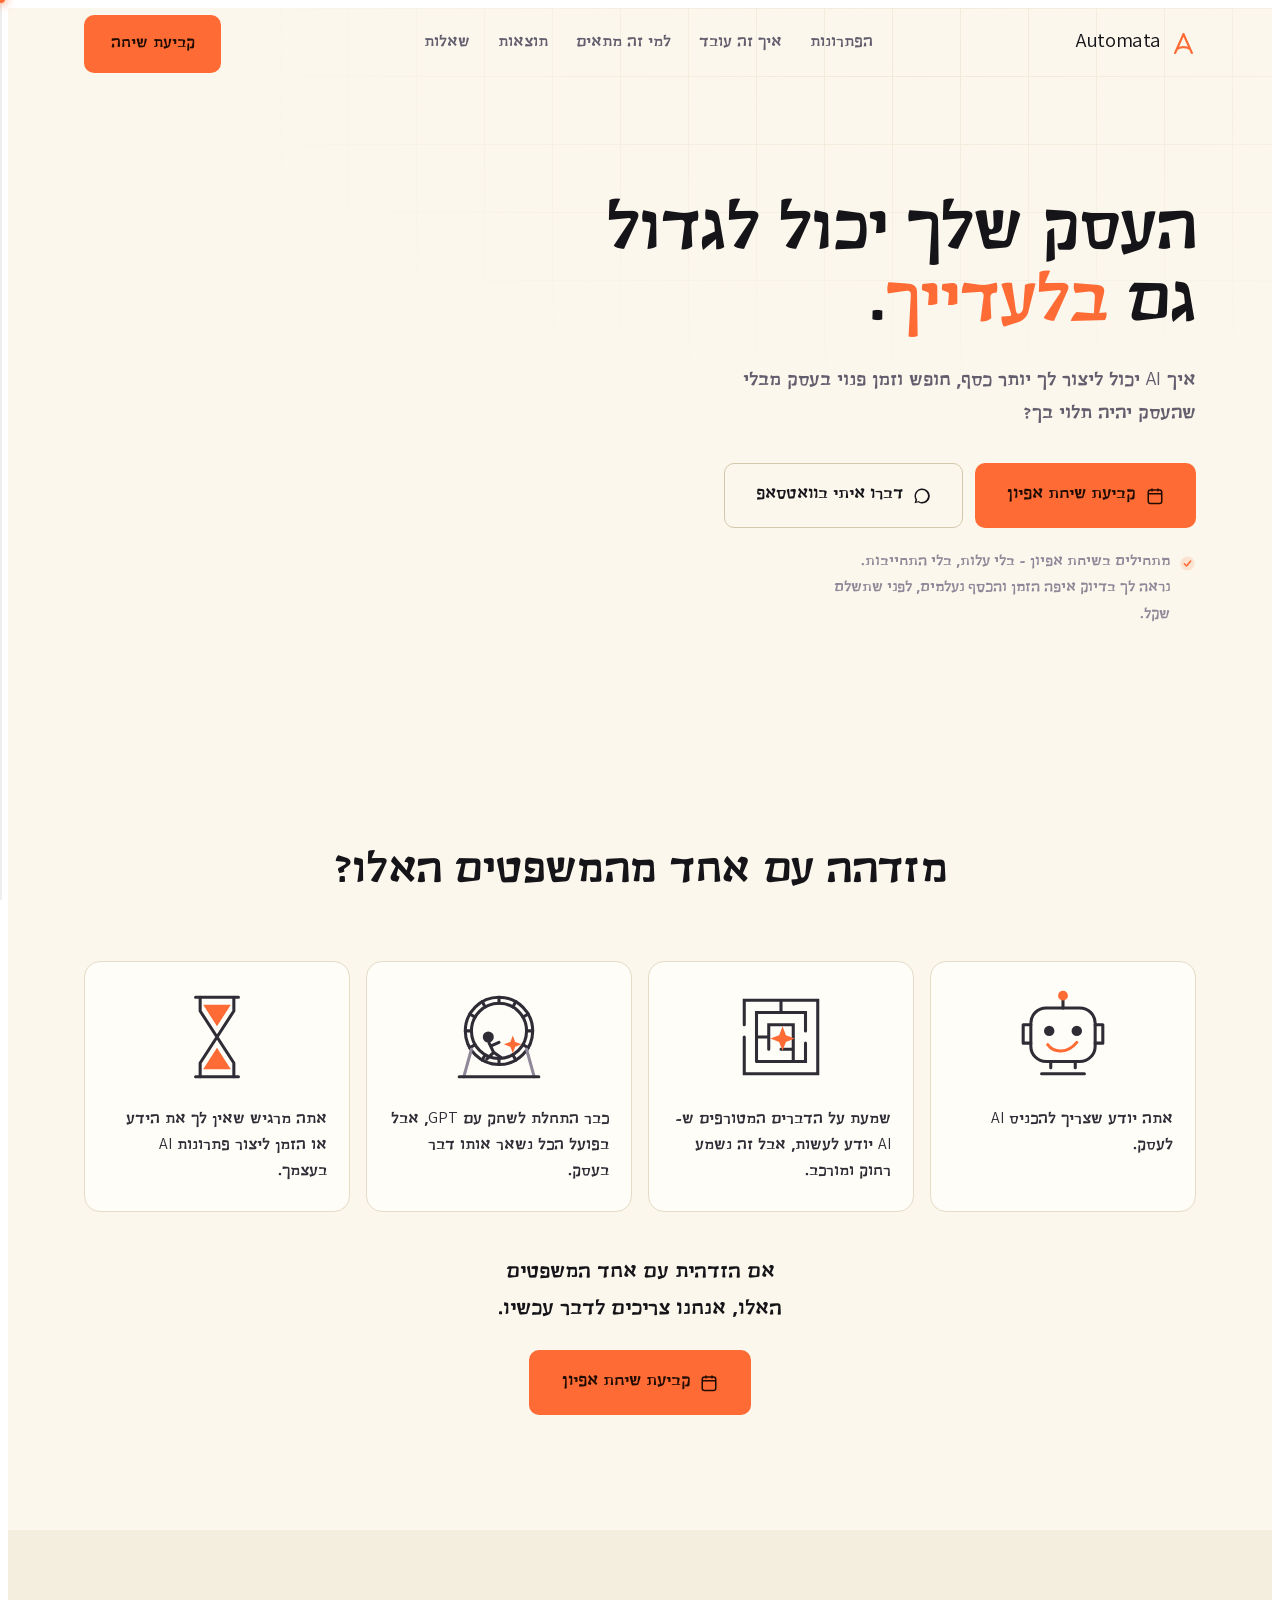
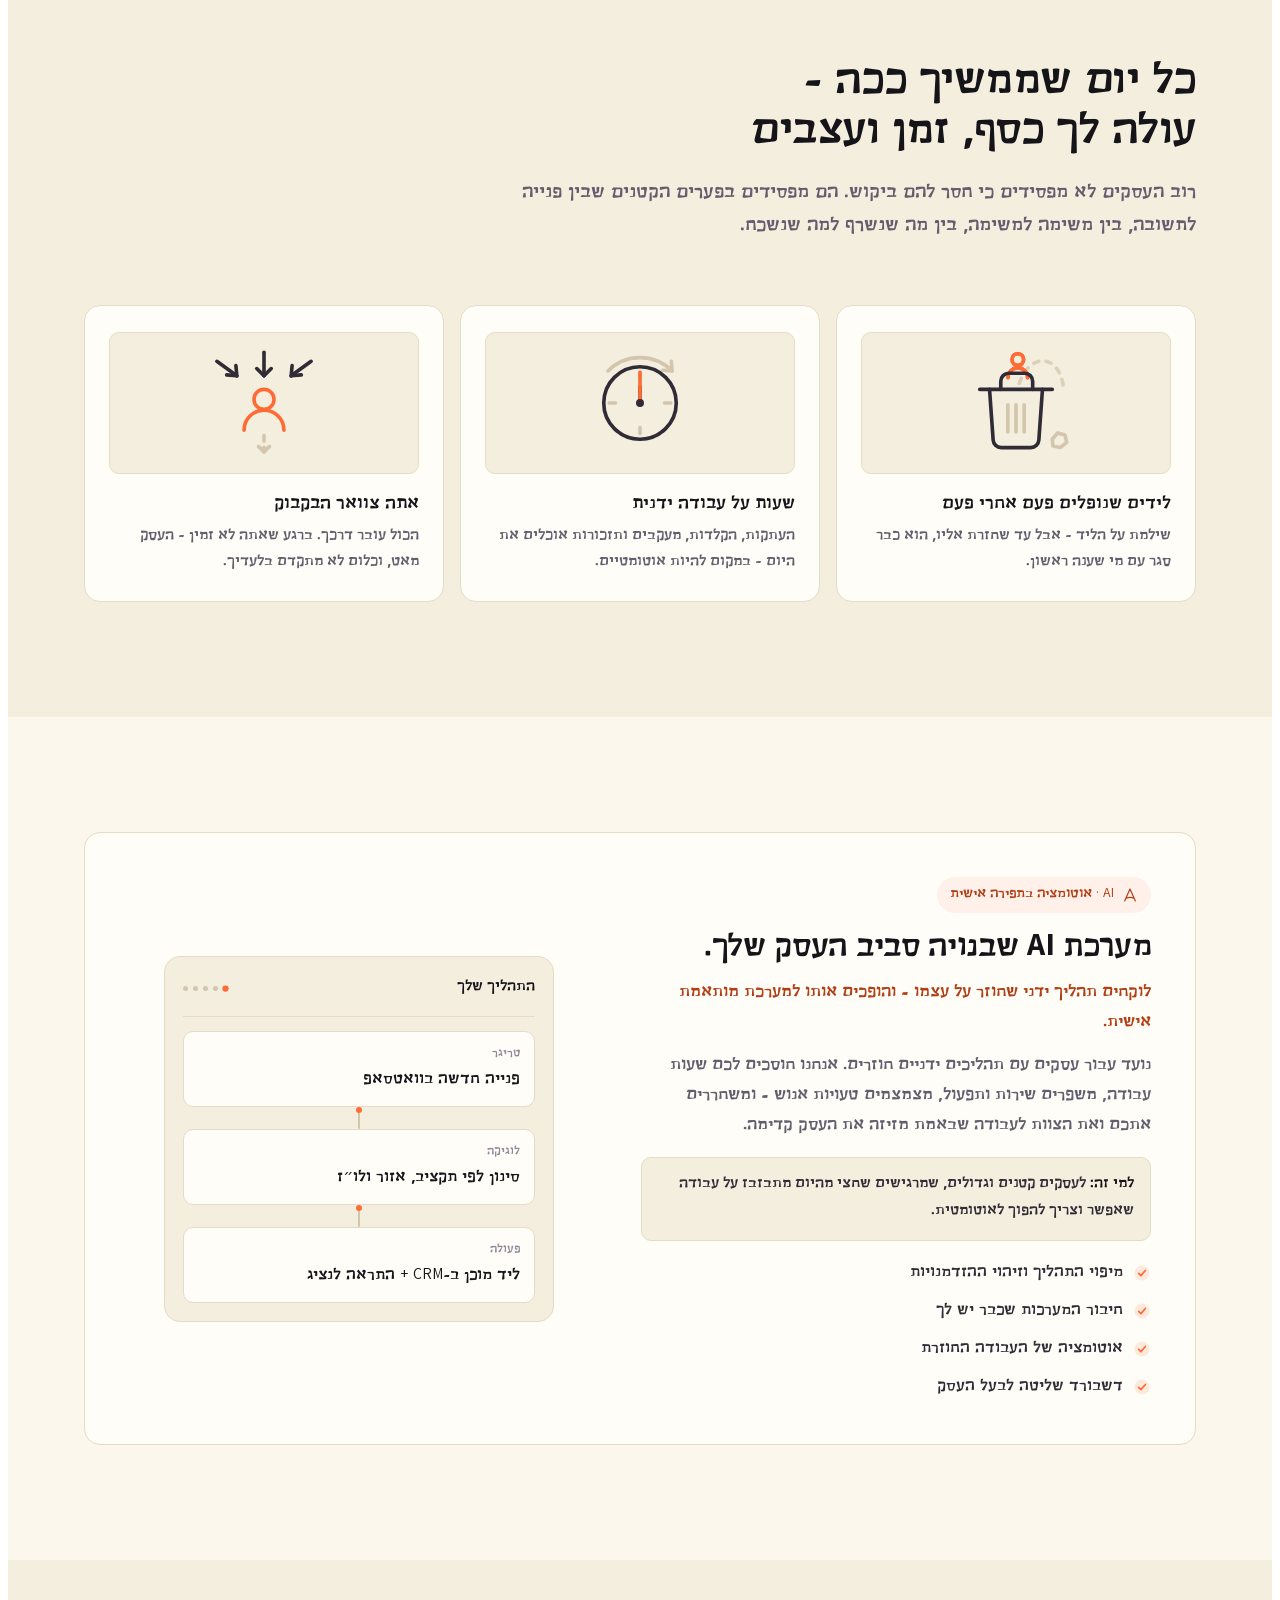
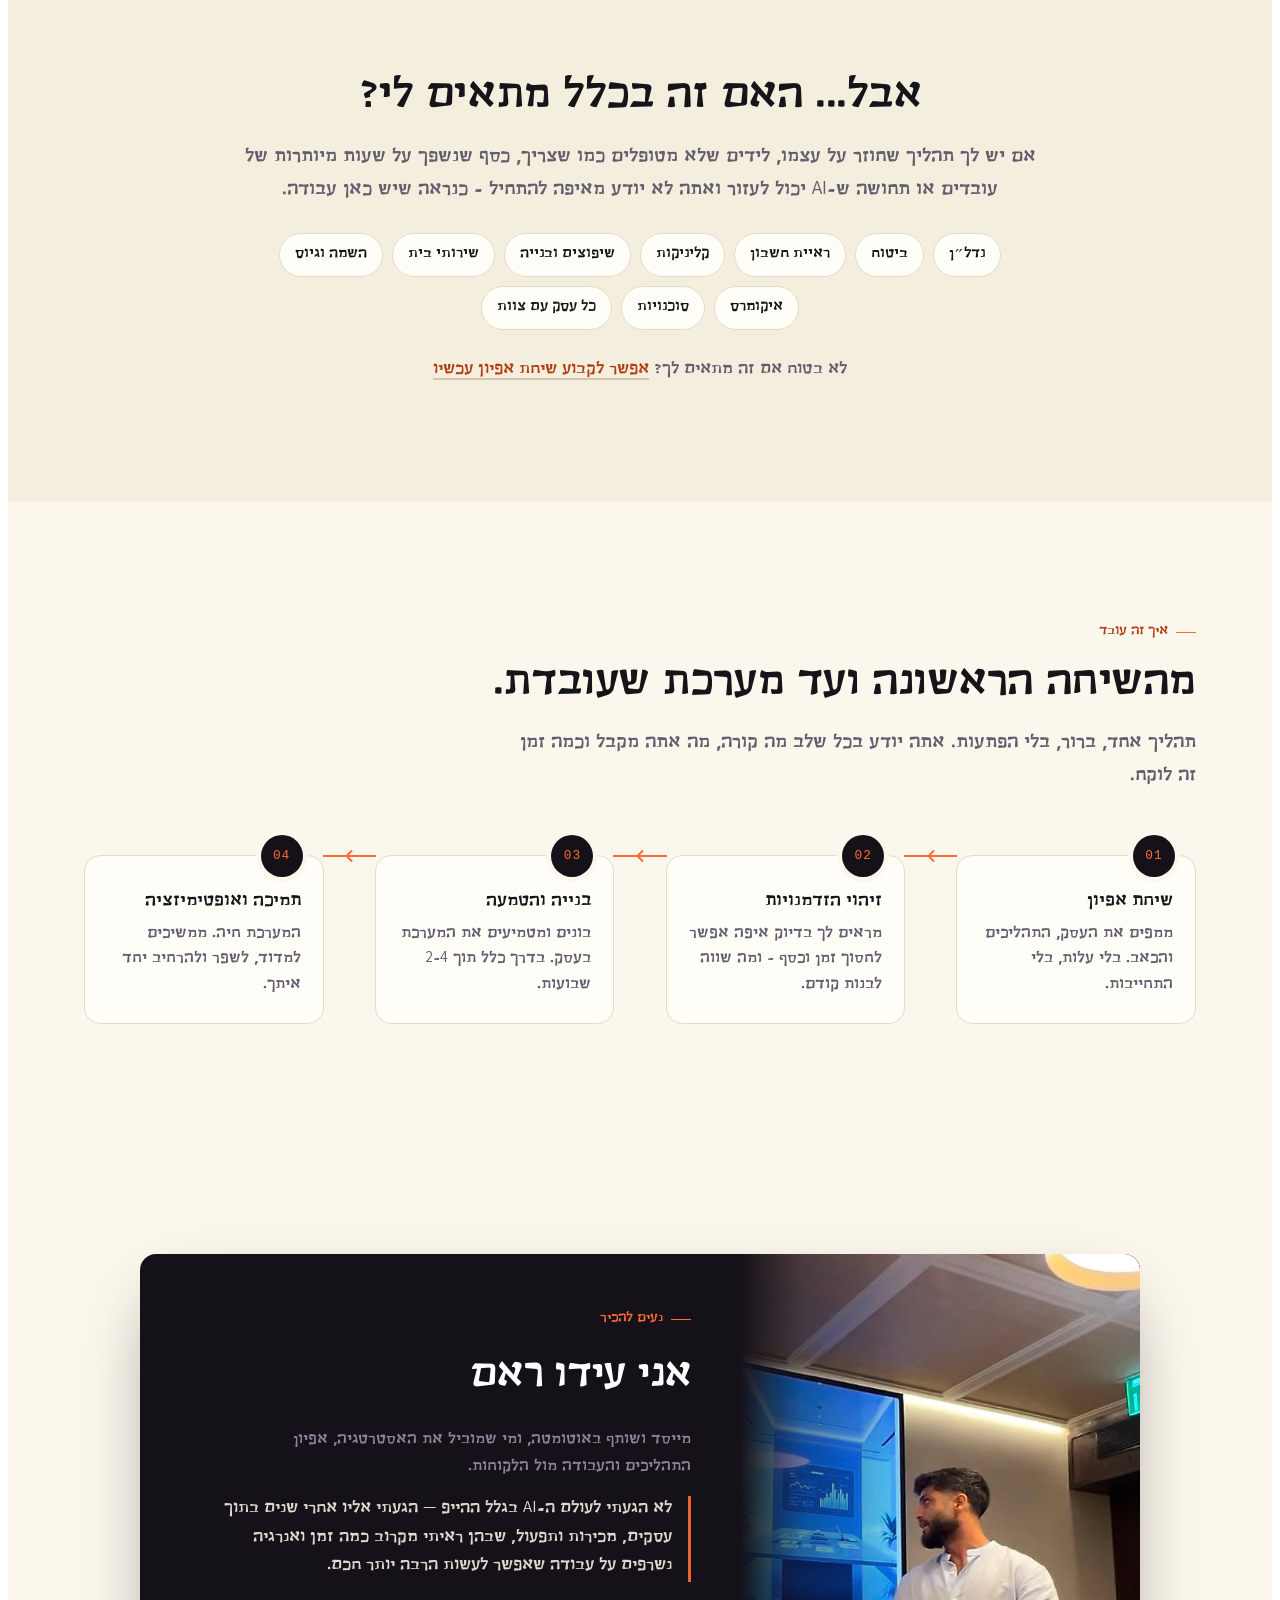
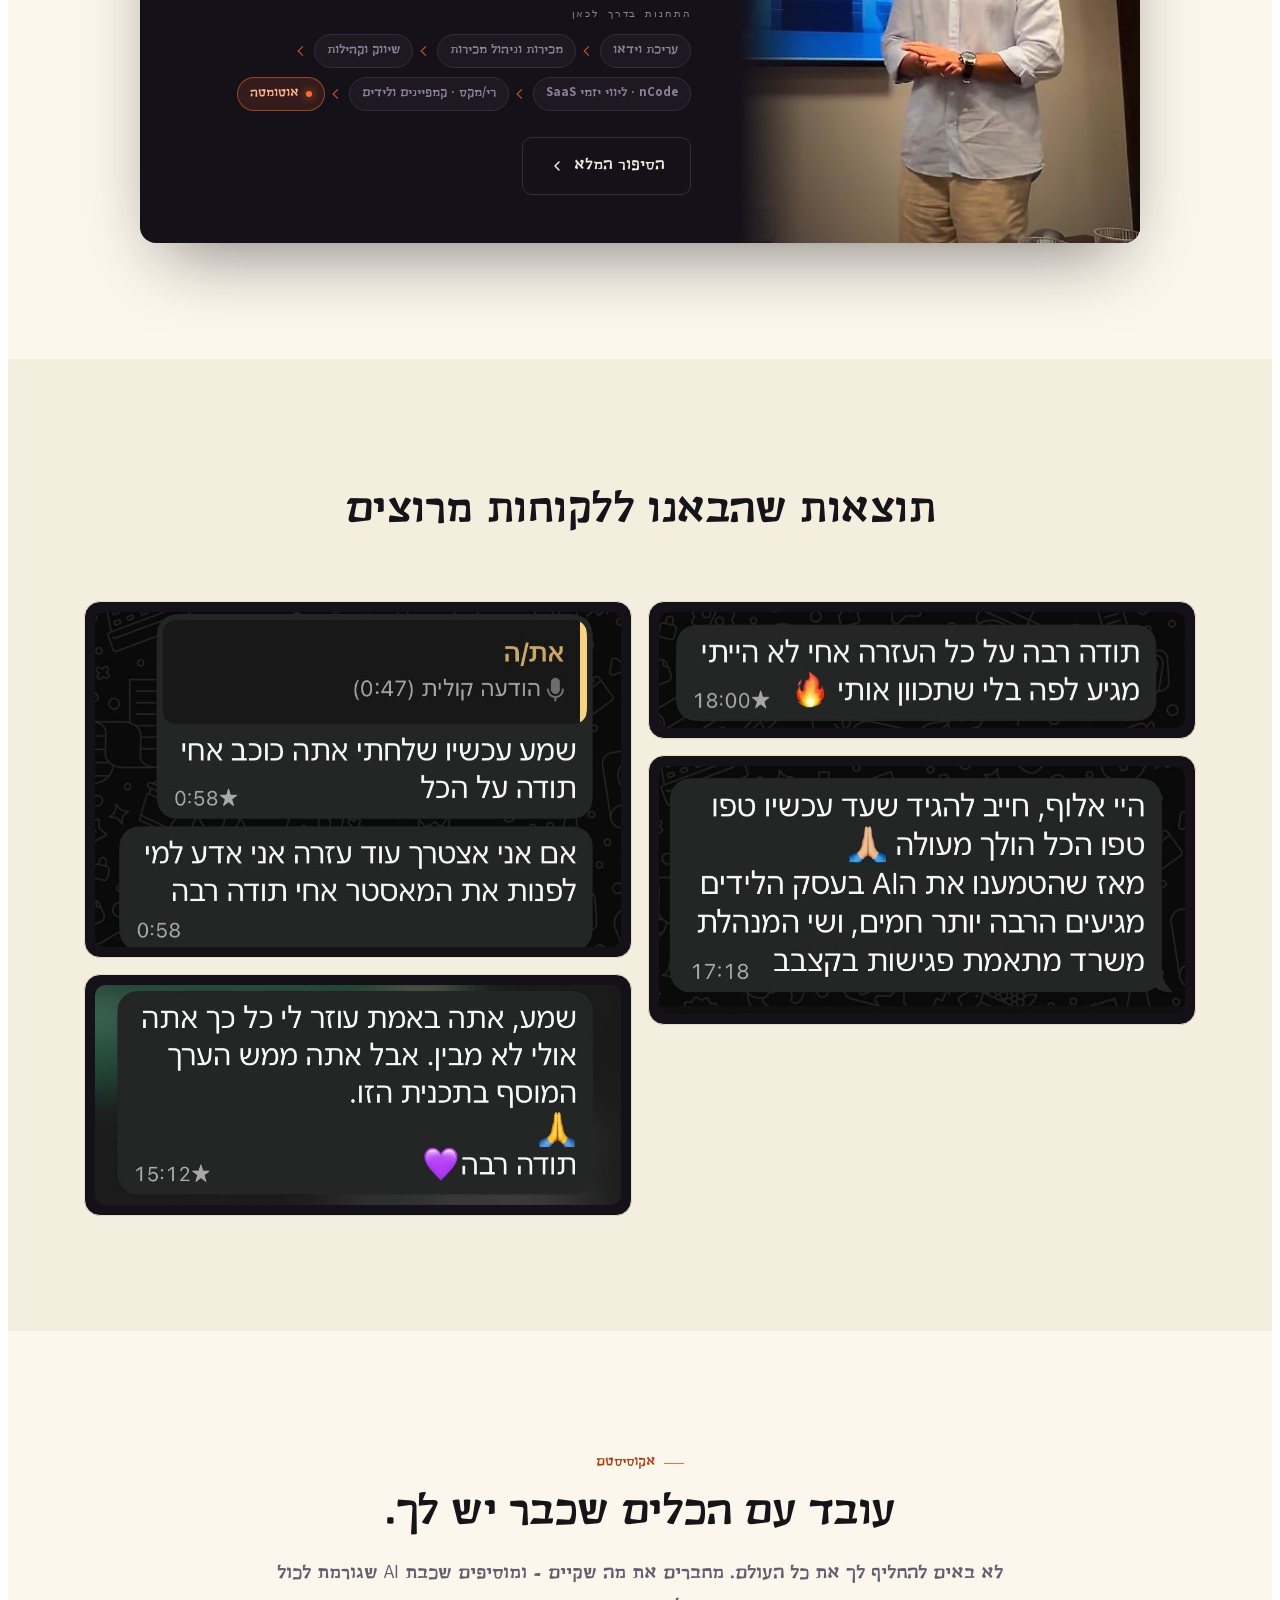
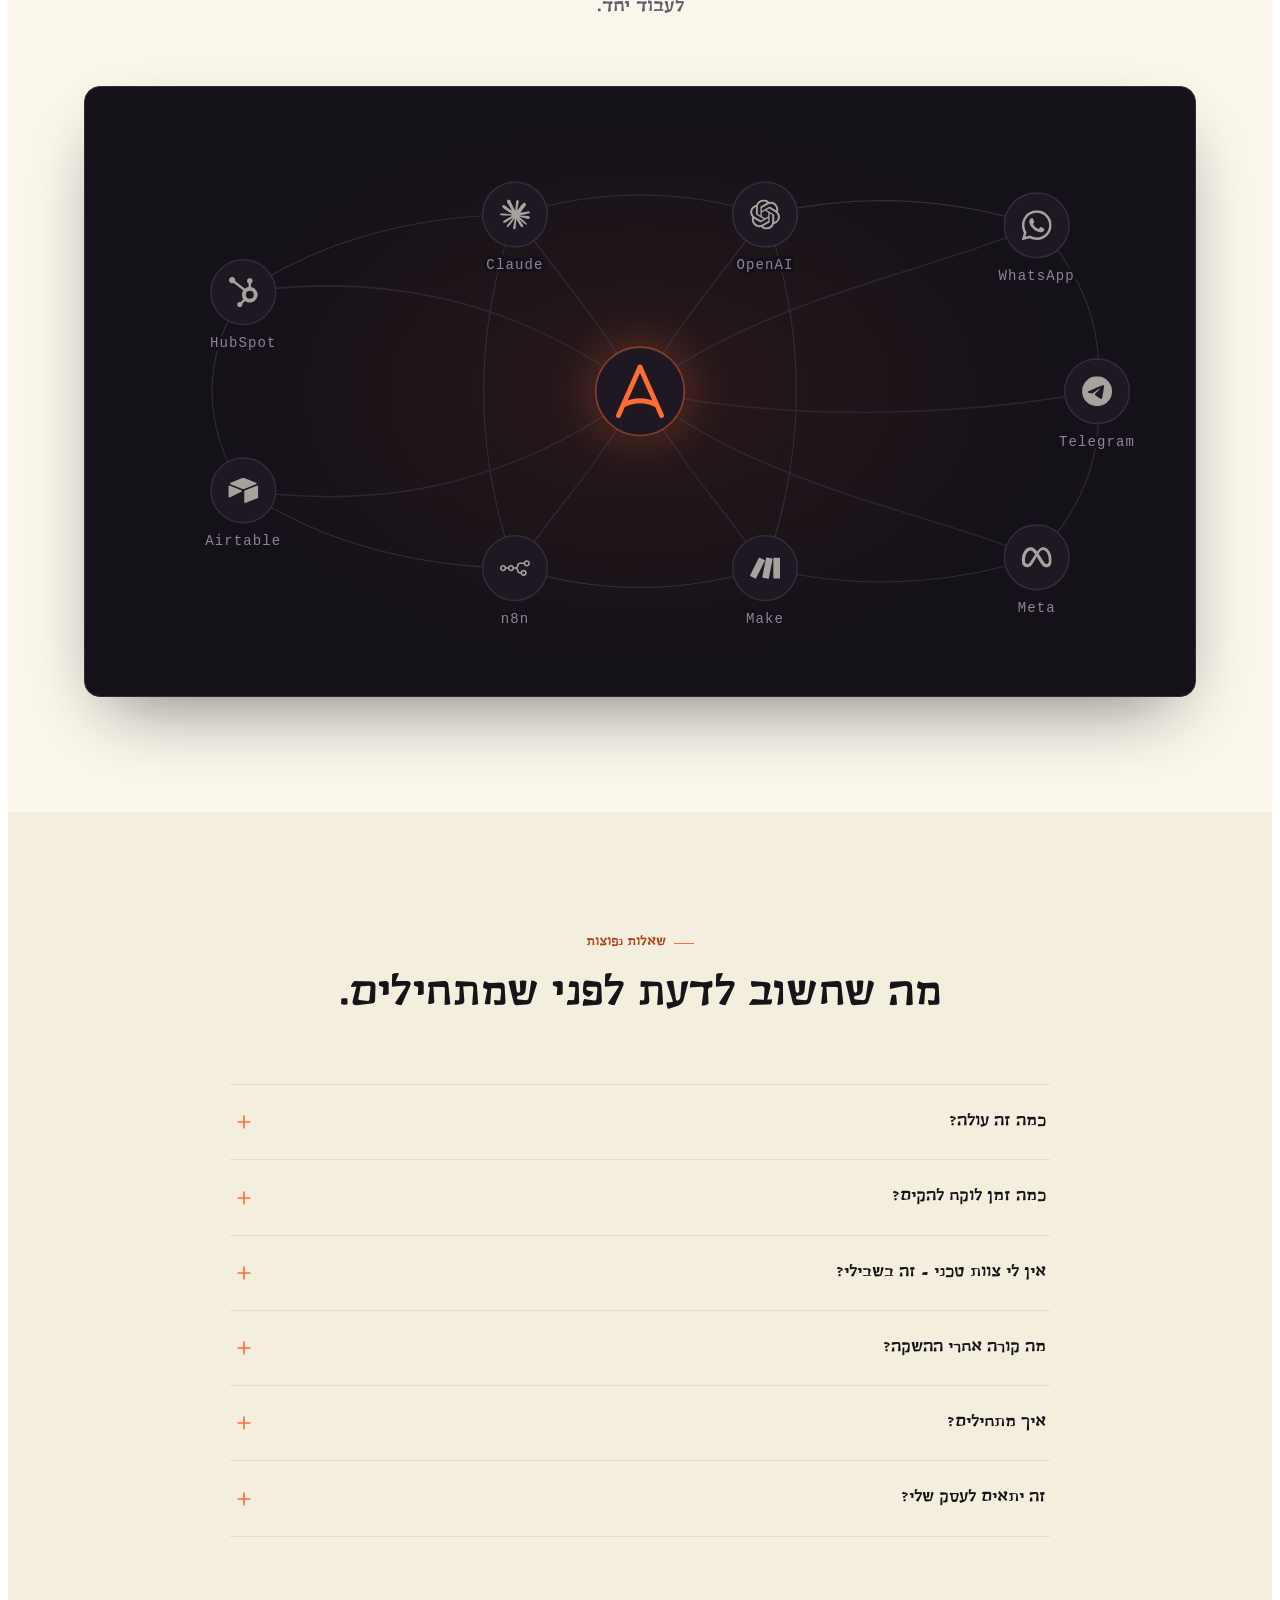
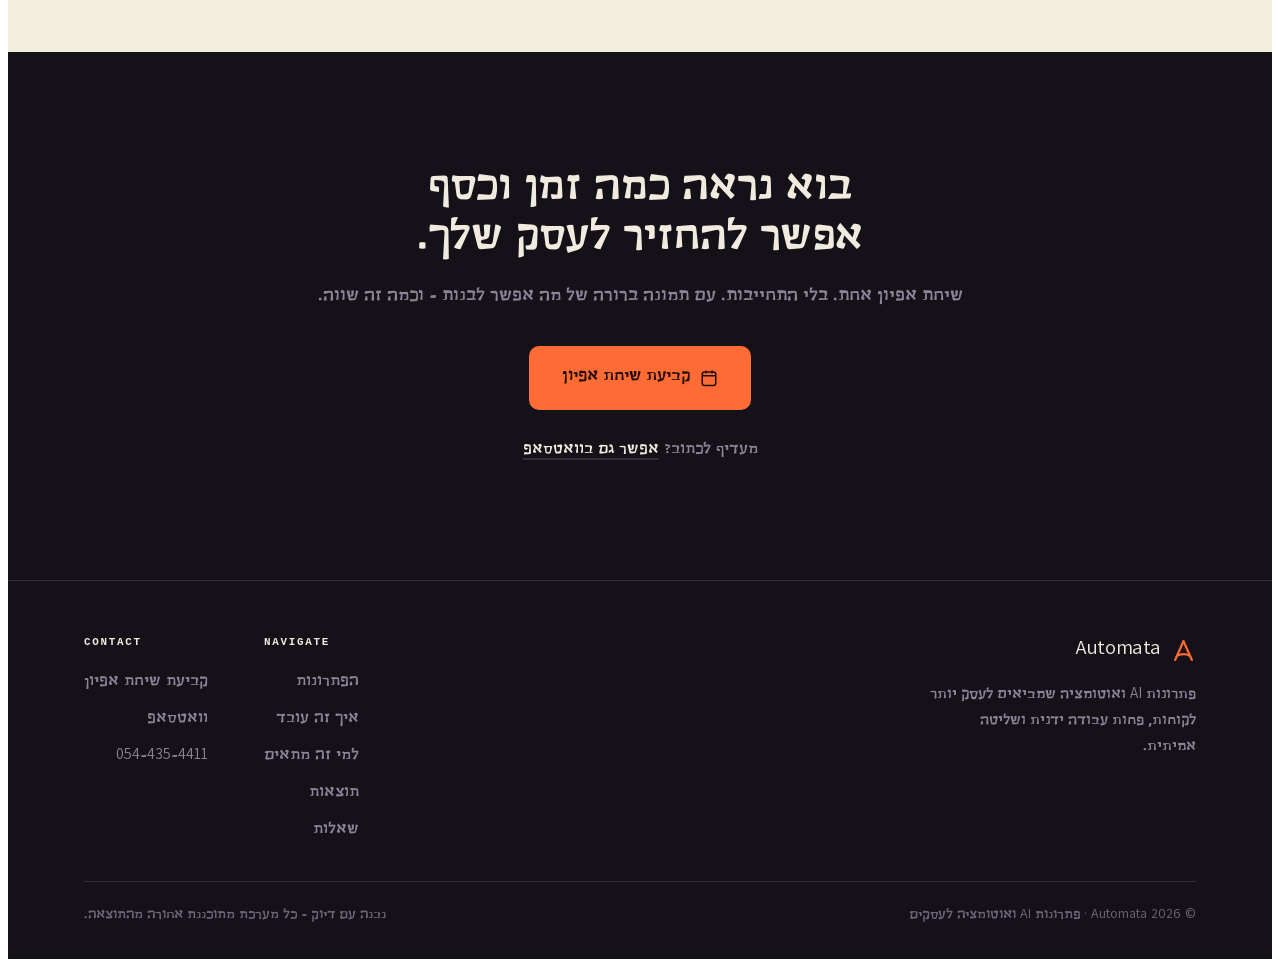
==== commit 456eae79: "'נעים להכיר': תמונה מחותכת ומוארת, חצים שמאלה, ויומן רק בקליק - img/ido-stage.jpg: חיתוך מקצועי של ה" ====
--- a/index.html
+++ b/index.html
@@ -377,7 +377,8 @@
     <div class="wrap">
       <div class="ido on-dark reveal">
         <div class="ido-photo">
-          <img src="/img/ido.jpg" width="1170" height="1081" alt="עידו ראם מרצה מול קהל, מייסד ושותף באוטומטה" onerror="this.remove()">
+          <!-- ido-stage.jpg = חיתוך מוכן של ido.jpg (בלי שולחן עמוס למטה) + הארה עדינה -->
+          <img src="/img/ido-stage.jpg" width="1170" height="800" loading="lazy" decoding="async" alt="עידו ראם מרצה מול קהל, מייסד ושותף באוטומטה" onerror="this.remove()">
           <span class="ido-ph" aria-hidden="true">עידו<br>ראם</span>
         </div>
         <div class="ido-body">
@@ -711,8 +712,8 @@
   <!-- ================= FINAL CTA / היומן =================
        העמוד נגמר ביומן חי, לא בכפתור שמעיף החוצה.
        שתי הערות למי שנוגע כאן:
-       1. ה-embed של Cal הוא 79 בקשות. הוא נטען עצלנית מ-js/main.js רק כשהסקשן
-          מתקרב לפריים - מי שלא מגיע לתחתית לא משלם עליו כלום.
+       1. ה-embed של Cal הוא 79 בקשות. הוא נטען אך ורק אחרי לחיצה על כפתור
+          יומן (בקשת עידו: שום דבר לא נפתח לבד בגלילה) - js/main.js.
        2. הכפתור למטה הוא ה-fallback האמיתי, עם href חיצוני שעובד בלי JS.
           הוא נעלם רק אחרי ש-Cal מדווח שהיומן עלה (.cal-ready). אל תמחק אותו. -->
   <section class="section section--dark final on-dark" id="book">
--- a/css/style.css
+++ b/css/style.css
@@ -431,7 +431,7 @@
   display:grid;place-items:center;overflow:hidden;
 }
 .ido-photo img{
-  position:absolute;inset:0;width:100%;height:100%;object-fit:cover;object-position:80% 50%;
+  position:absolute;inset:0;width:100%;height:100%;object-fit:cover;object-position:82% 32%;
   transition:transform 1.4s cubic-bezier(.22,1,.36,1);
 }
 .ido:hover .ido-photo img{transform:scale(1.045)}
@@ -471,9 +471,14 @@
   color:var(--console-dim);font-size:.8rem;font-weight:600;
   padding:5px 12px;border-radius:99px;white-space:nowrap;
 }
+/* החץ בין תחנות: שברון מצויר בגבולות פיזיים (border-left+bottom ברוטציה),
+   שמצביע שמאלה - כיוון ההתקדמות ב-RTL. גליף טקסט כמו ‹ מתהפך ב-bidi,
+   ולכן דווקא ציור. */
 .ido-path li:not(:last-child)::after{
-  content:"‹";position:absolute;inset-inline-end:-16px;inset-block-start:50%;
-  transform:translateY(-54%);color:var(--signal);opacity:.75;font-size:.95rem;
+  content:"";position:absolute;inset-inline-end:-16px;inset-block-start:50%;
+  width:7px;height:7px;
+  border-left:1.7px solid var(--signal);border-bottom:1.7px solid var(--signal);
+  transform:translateY(-50%) rotate(45deg);opacity:.8;
 }
 .ido-path li.now{
   background:rgba(255,107,53,.13);border-color:rgba(255,107,53,.5);color:#FFB48F;
@@ -743,6 +748,8 @@
    עדיין לקבוע שיחה. .cal-ready מגיע מ-js/main.js. */
 .cal{max-width:1040px;margin:0 auto}
 .cal-inline{width:100%}
+/* בין הלחיצה לעליית היומן: הכפתור מעומעם ולא לחיץ - משוב שמשהו קורה */
+.cal-loading .cal-fallback .btn{opacity:.55;pointer-events:none}
 .cal-ready .cal-fallback{display:none}
 .cal-ready .cal-inline{margin-block-start:34px;min-height:560px;border:1px solid var(--console-line);border-radius:var(--r-lg);background:var(--console-2);overflow:hidden}
 /* הכל בכלל אחד: .final p הוא (0,1,1) וגובר על .cal-alt שהוא (0,1,0),
@@ -817,9 +824,9 @@
   /* מי אני נערם: תמונה רחבה למעלה במלוא רוחב הכרטיס, הטקסט מתחת.
      ההמסה עוברת מהצד אל מטה - אל גוף הטקסט. */
   .ido{grid-template-columns:1fr}
+  /* המקור החתוך (1170x800) הוא כמעט בדיוק היחס הזה - הפריים המלא נכנס */
   .ido-photo{min-height:0;aspect-ratio:16/11}
-  /* המיקוד גבוה יותר - שהראש ייכנס לפריים בחיתוך הרוחבי */
-  .ido-photo img{object-position:78% 18%}
+  .ido-photo img{object-position:center}
   .ido-photo::after{
     background:linear-gradient(to bottom,transparent 55%,rgba(21,17,24,.5) 85%,var(--console));
   }
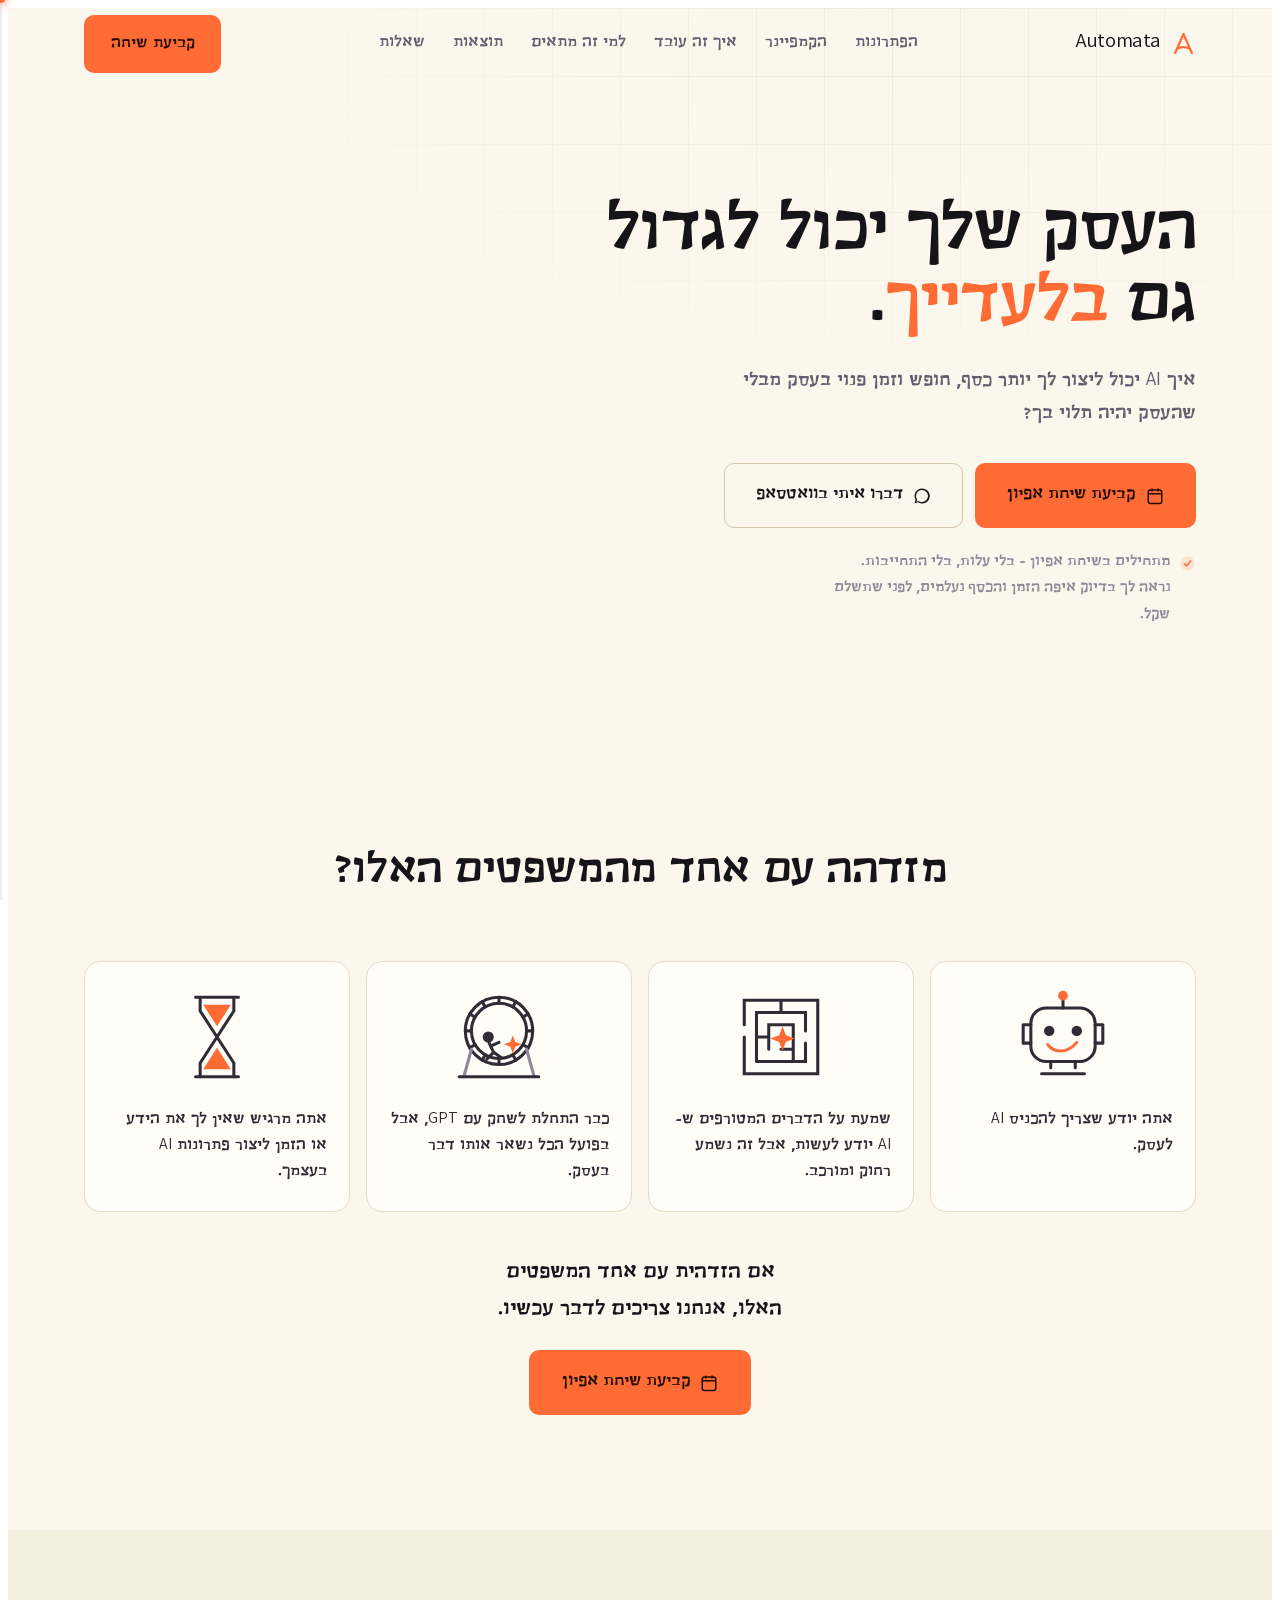
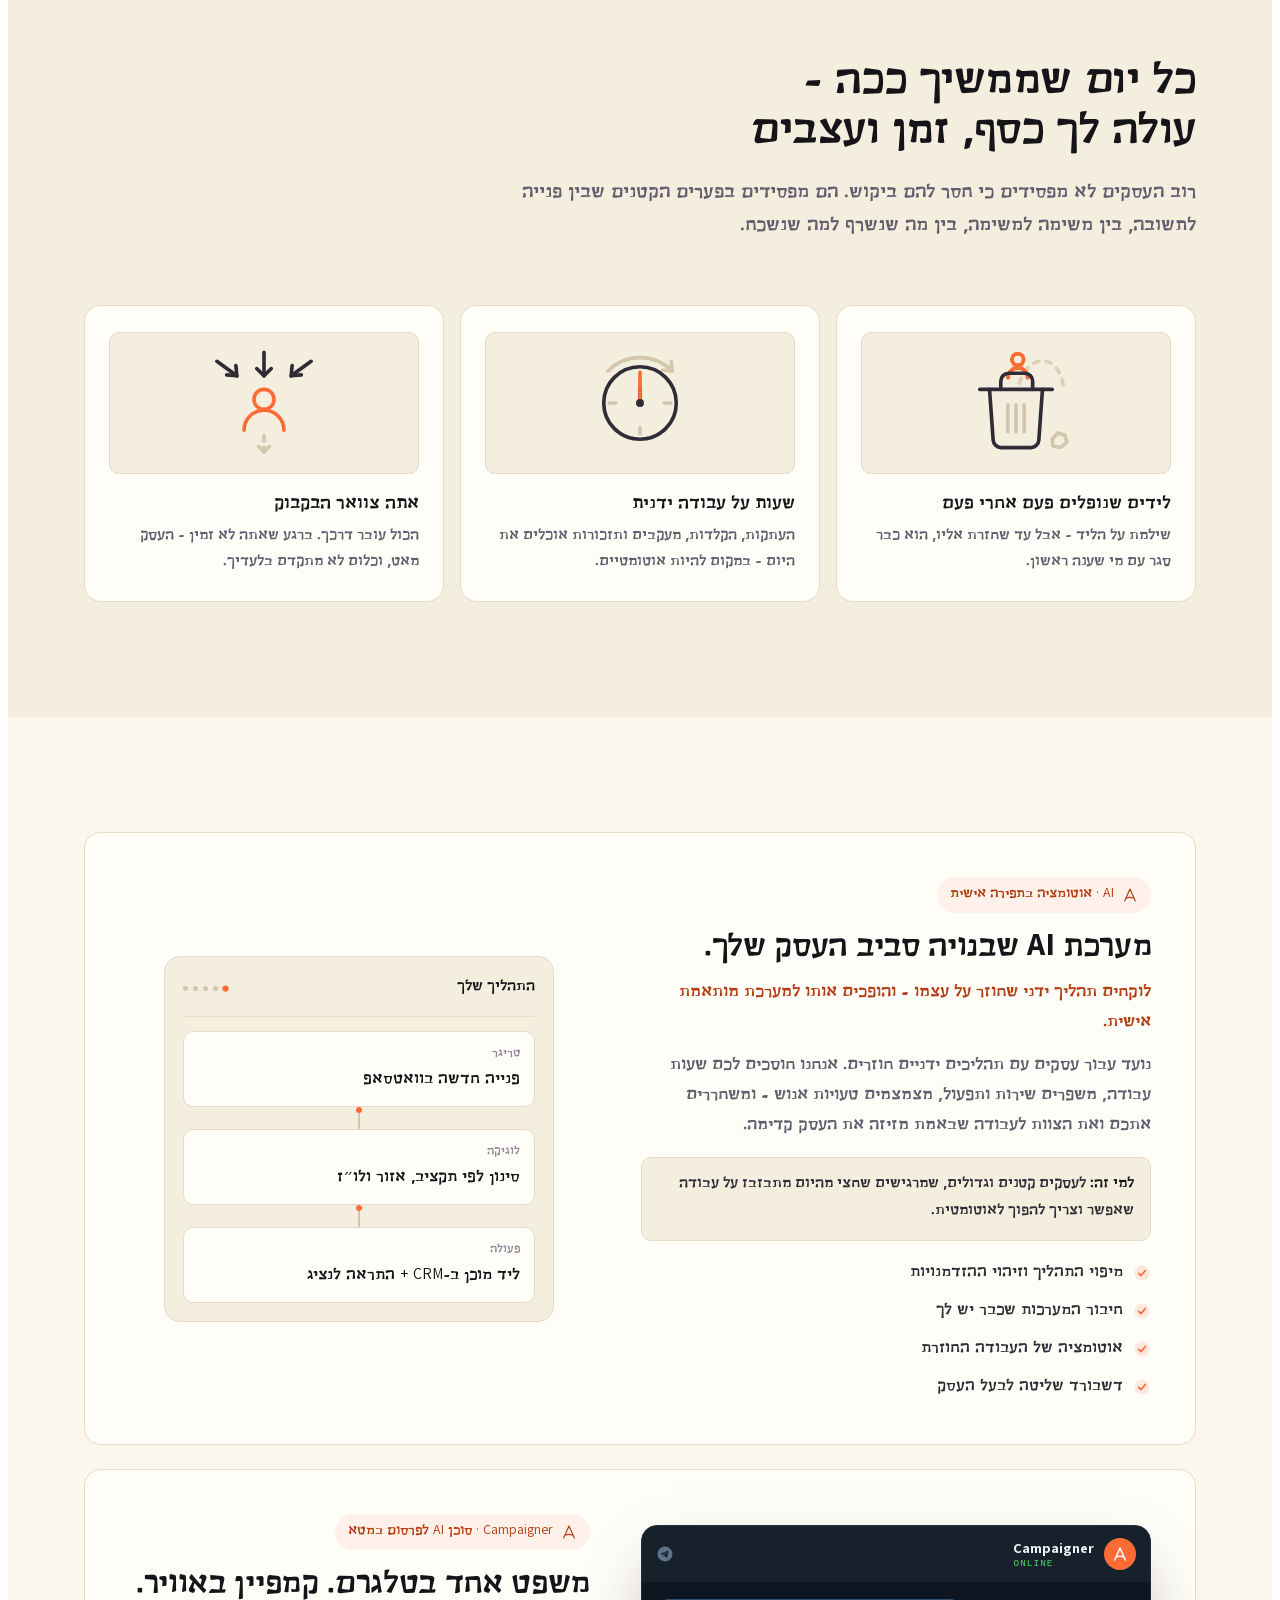
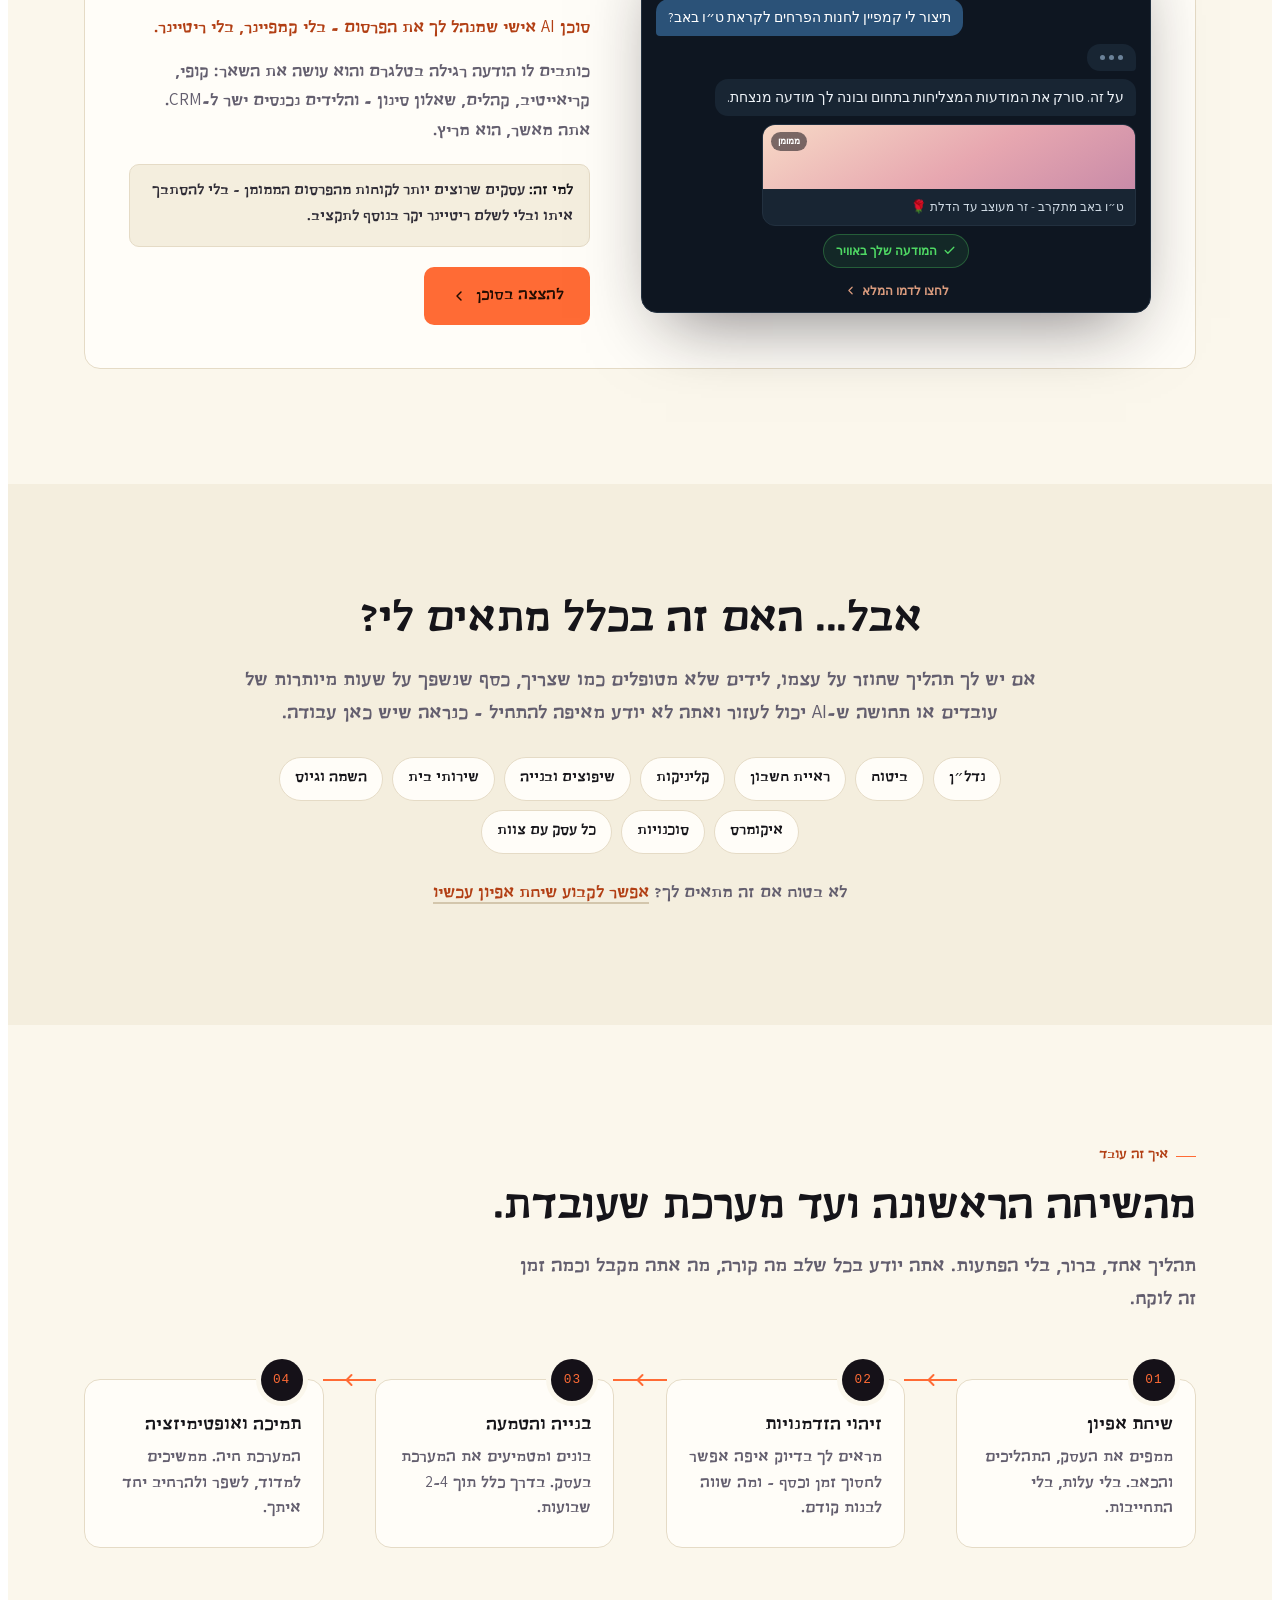
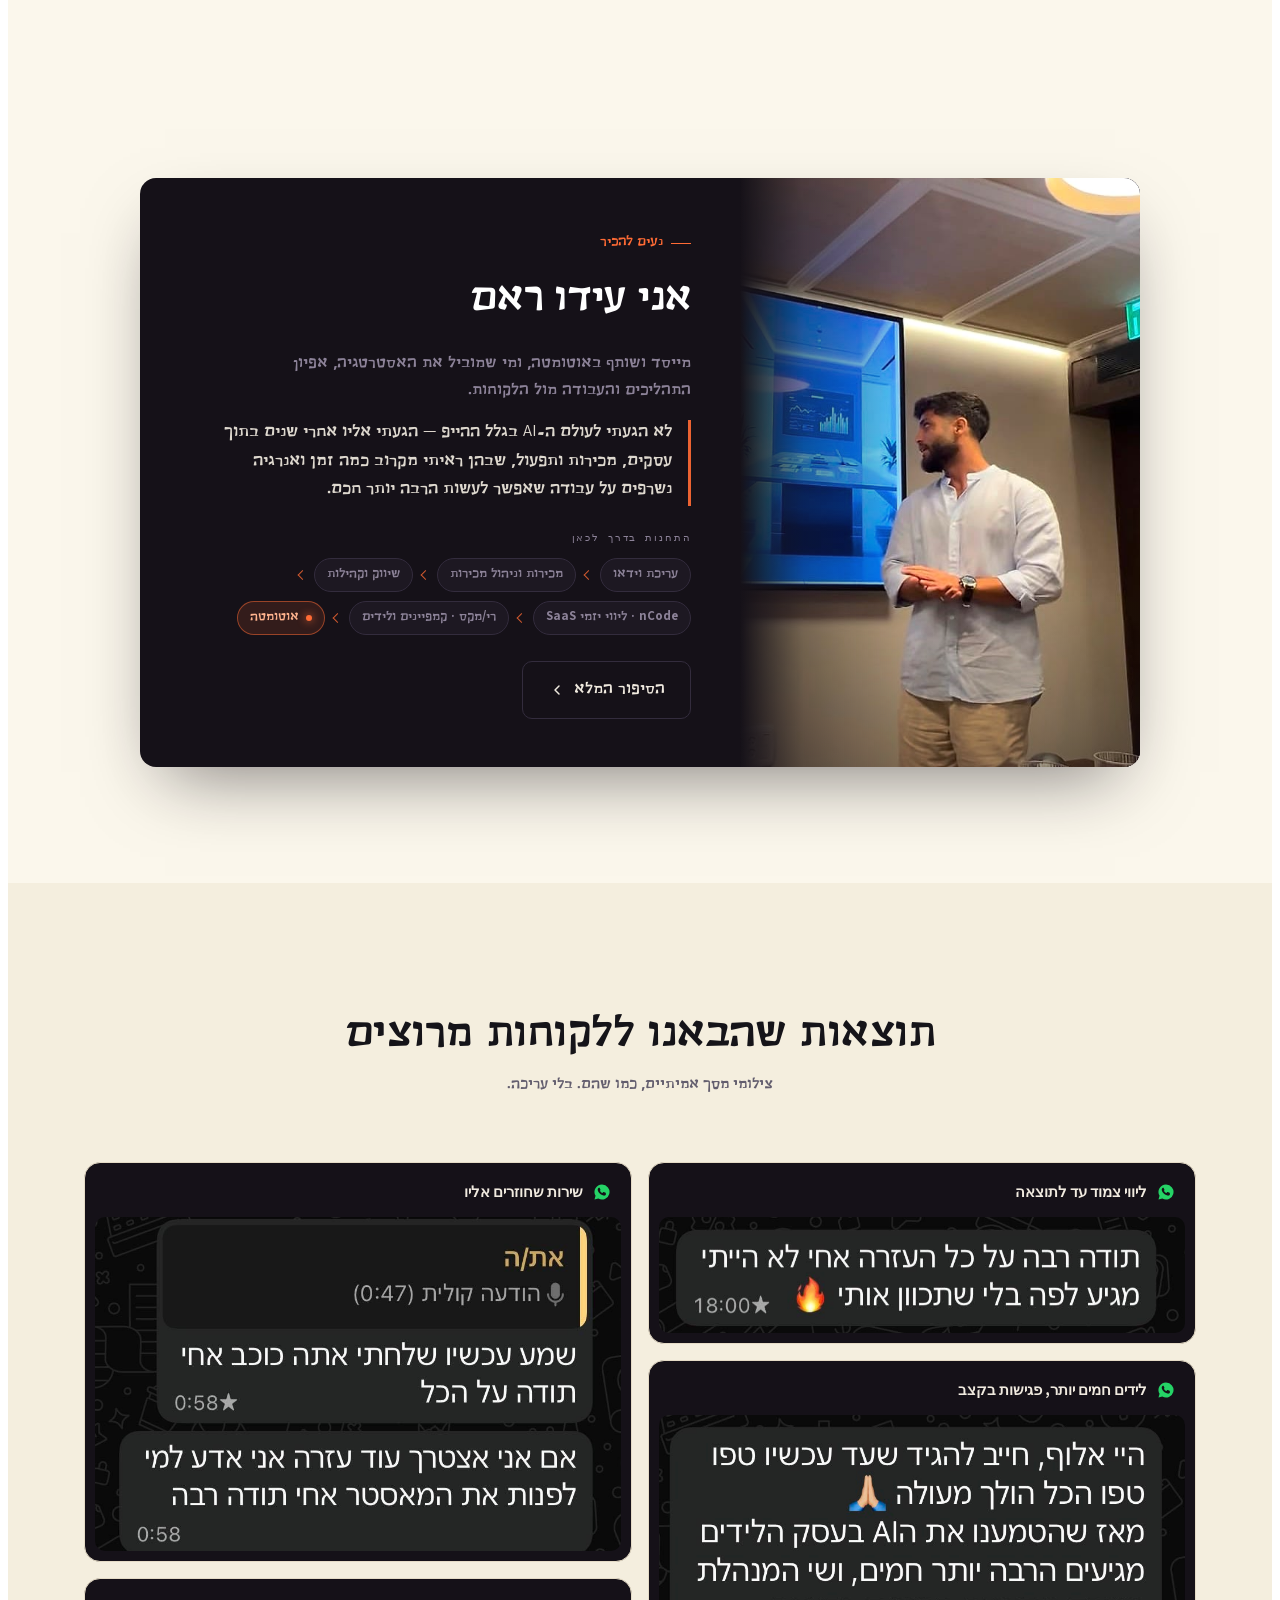
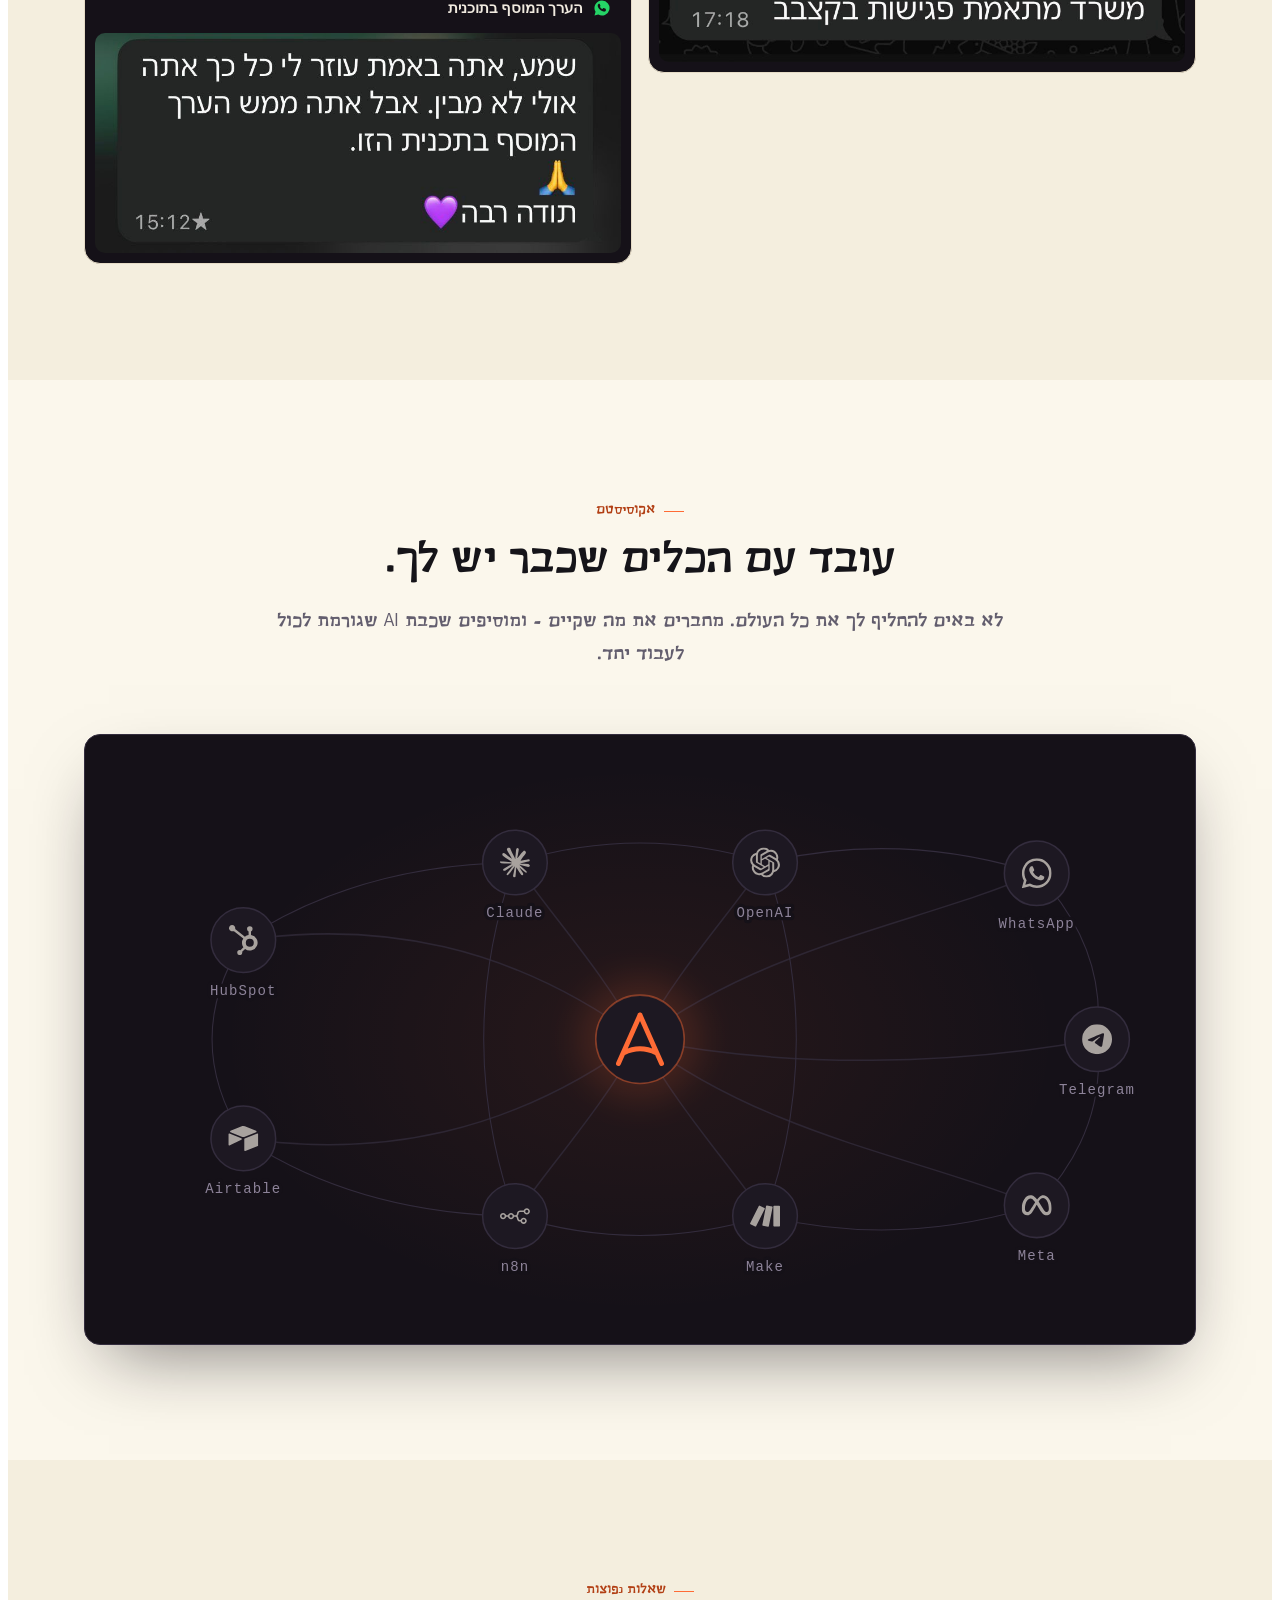
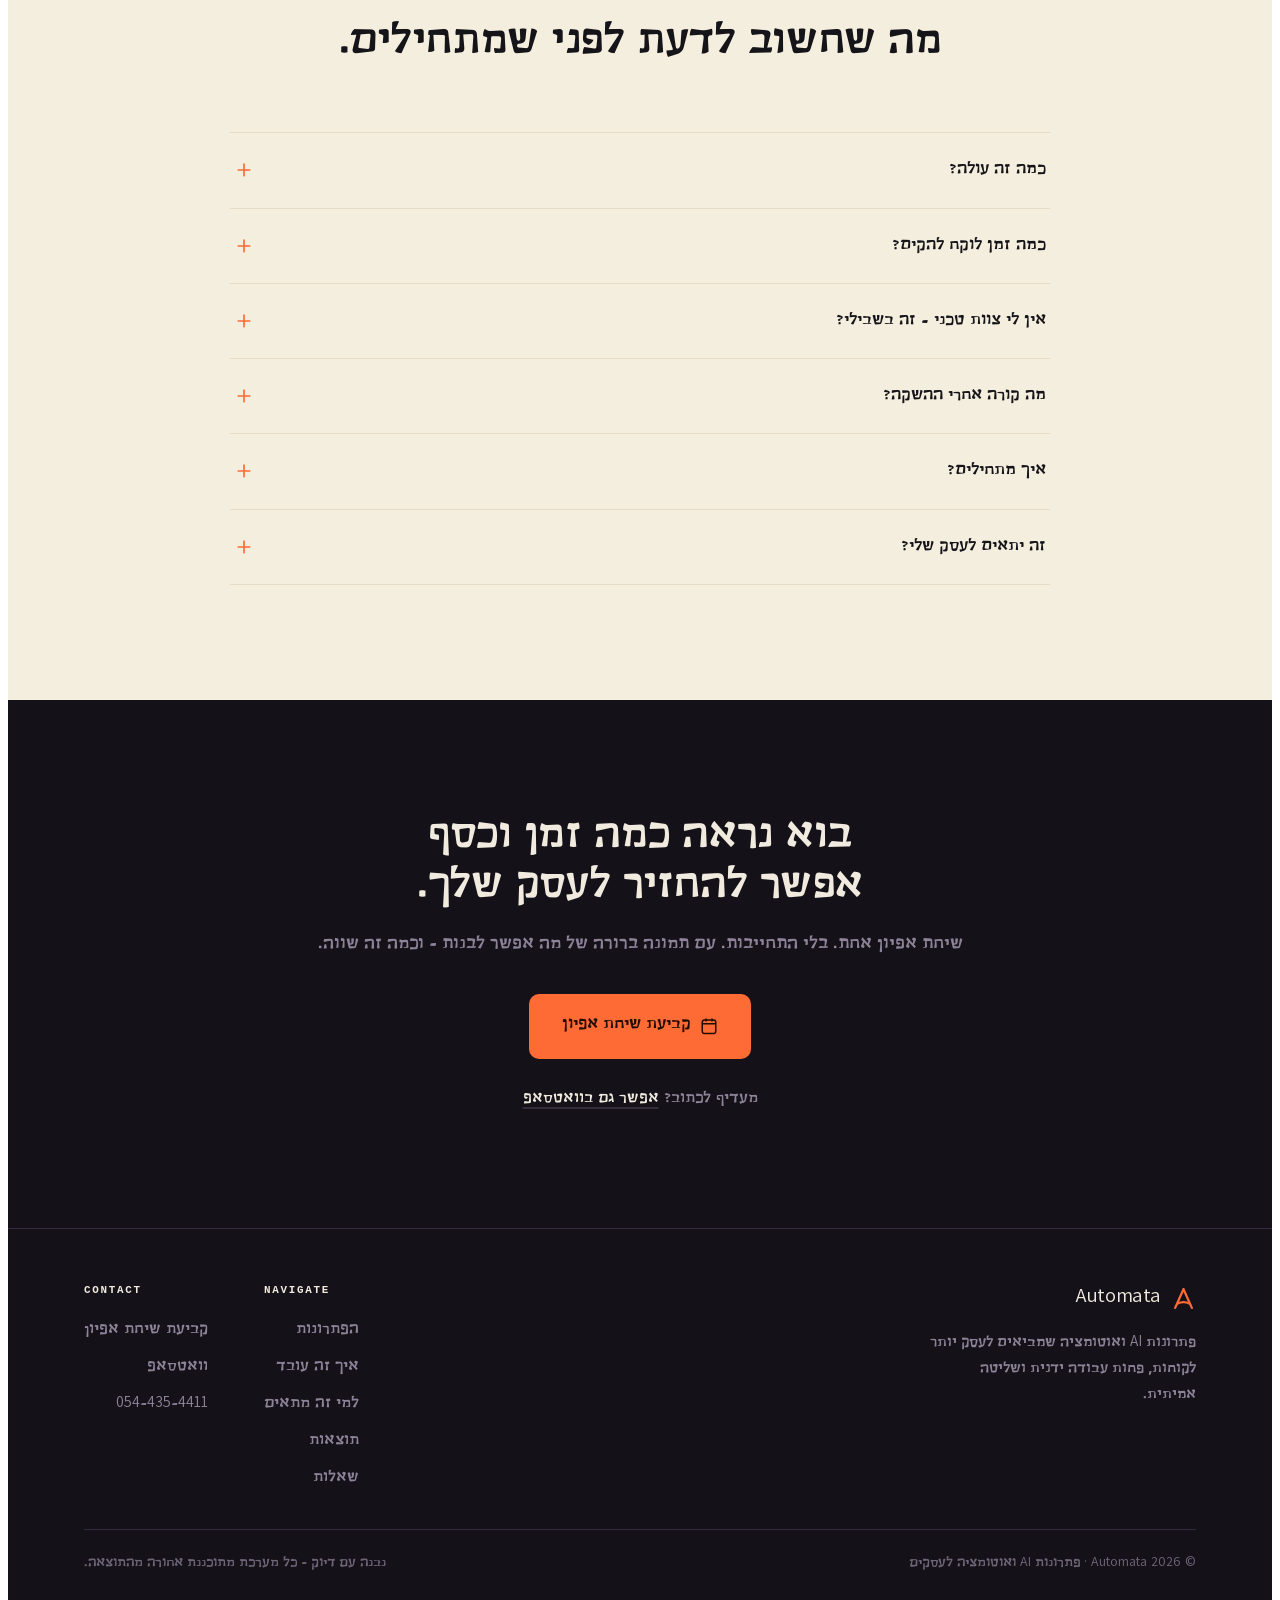
==== commit ef27c7e8: "מקסום הבית: טיזר קמפיינר חי, כותרות לעדויות, וואטסאפ צף קלאס - הקמפיינר סוף-סוף נגיש מהבית: כרטיס פת" ====
--- a/index.html
+++ b/index.html
@@ -30,6 +30,7 @@
       </a>
       <div class="nav-links" id="navLinks">
         <a href="#solutions">הפתרונות</a>
+        <a href="/campaigner">הקמפיינר</a>
         <a href="#how">איך זה עובד</a>
         <a href="#fit">למי זה מתאים</a>
         <a href="#results">תוצאות</a>
@@ -298,6 +299,52 @@
           </div>
         </div>
       </div>
+
+      <!-- ============ הפתרון השני: הקמפיינר ============
+           טיזר עם דמו-לולאה של הצ'אט (CSS בלבד, מתנגן לבד ואינסופי).
+           כל צד הוויזואל הוא קישור לעמוד /campaigner - ההצצה היא הפיתיון,
+           העמוד המלא הוא הסיפור. בלי JS הדמו פשוט סטטי וקריא. -->
+      <div class="sol sol--flip sol--cgt reveal">
+        <div class="sol-content">
+          <span class="tag">
+            <svg class="gi" viewBox="0 0 24 24" aria-hidden="true" style="width:16px;height:16px"><path d="M12 3 20 21M12 3 4 21M6 17q6-3 12 0"/></svg>
+            Campaigner · סוכן AI לפרסום במטא
+          </span>
+          <h3>משפט אחד בטלגרם. קמפיין באוויר.</h3>
+          <p class="sub">סוכן AI אישי שמנהל לך את הפרסום - בלי קמפיינר, בלי ריטיינר.</p>
+          <p class="body">כותבים לו הודעה רגילה בטלגרם והוא עושה את השאר: קופי, קריאייטיב, קהלים, שאלון סינון - והלידים נכנסים ישר ל-CRM. אתה מאשר, הוא מריץ.</p>
+          <div class="whom"><b>למי זה:</b> עסקים שרוצים יותר לקוחות מהפרסום הממומן - בלי להסתבך איתו ובלי לשלם ריטיינר יקר בנוסף לתקציב.</div>
+          <a class="btn btn-primary" href="/campaigner">
+            להצצה בסוכן
+            <svg viewBox="0 0 24 24" fill="none" stroke="currentColor" stroke-width="2.2" stroke-linecap="round" stroke-linejoin="round" aria-hidden="true"><path d="M15 6l-6 6 6 6"/></svg>
+          </a>
+        </div>
+        <div class="sol-visual">
+          <a class="cgt" href="/campaigner" aria-label="הצצה לעמוד הקמפיינר - סוכן ה-AI לפרסום">
+            <span class="cgt-hd">
+              <span class="cgt-av" aria-hidden="true">
+                <svg viewBox="0 0 24 24" fill="none" stroke="currentColor" stroke-width="2.2" stroke-linecap="round"><path d="M12 3 20 21M12 3 4 21M6 17q6-3 12 0"/></svg>
+              </span>
+              <span class="cgt-who"><b>Campaigner</b><i>ONLINE</i></span>
+              <svg class="cgt-tg" viewBox="0 0 24 24" fill="currentColor" aria-hidden="true"><path d="M11.9 2a10 10 0 1 0 .2 20 10 10 0 0 0-.2-20zm4.6 6.9-1.5 7.3c-.1.5-.4.6-.9.4l-2.4-1.8-1.2 1.1c-.1.1-.2.2-.5.2l.2-2.5 4.5-4.1c.2-.2 0-.3-.3-.1l-5.6 3.5-2.4-.7c-.5-.2-.5-.5.1-.8l9.4-3.6c.4-.2.8.1.6.9z"/></svg>
+            </span>
+            <span class="cgt-body" aria-hidden="true">
+              <span class="cgt-m cgt-out cgt-e1">תיצור לי קמפיין לחנות הפרחים לקראת ט״ו באב?</span>
+              <span class="cgt-typing cgt-e2"><i></i><i></i><i></i></span>
+              <span class="cgt-m cgt-in cgt-e3">על זה. סורק את המודעות המצליחות בתחום ובונה לך מודעה מנצחת.</span>
+              <span class="cgt-ad cgt-e4">
+                <span class="cgt-ad-shot"><span class="cgt-ad-badge">ממומן</span></span>
+                <span class="cgt-ad-txt">ט״ו באב מתקרב - זר מעוצב עד הדלת 🌹</span>
+              </span>
+              <span class="cgt-live cgt-e5">
+                <svg viewBox="0 0 24 24" fill="none" stroke="currentColor" stroke-width="2.4" stroke-linecap="round" stroke-linejoin="round"><path d="M20 6 9 17l-5-5"/></svg>
+                המודעה שלך באוויר
+              </span>
+            </span>
+            <span class="cgt-cue">לחצו לדמו המלא<svg viewBox="0 0 24 24" fill="none" stroke="currentColor" stroke-width="2.2" stroke-linecap="round" stroke-linejoin="round" aria-hidden="true"><path d="M15 6l-6 6 6 6"/></svg></span>
+          </a>
+        </div>
+      </div>
     </div>
   </section>
 
@@ -437,22 +484,27 @@
     <div class="wrap">
       <div class="shead shead--center reveal">
         <h2 class="h">תוצאות שהבאנו ללקוחות מרוצים</h2>
+        <p class="tnote">צילומי מסך אמיתיים, כמו שהם. בלי עריכה.</p>
       </div>
 
       <div class="tgrid">
         <figure class="t reveal d1">
+          <figcaption><span class="t-wa" aria-hidden="true"><svg viewBox="0 0 24 24" fill="currentColor"><path d="M12 2a10 10 0 0 0-8.6 15.1L2 22l5.1-1.3A10 10 0 1 0 12 2zm5.2 13.6c-.2.6-1.3 1.2-1.8 1.2-.5.1-1 .2-3.3-.7-2.8-1.1-4.6-4-4.7-4.2-.1-.2-1.1-1.5-1.1-2.9s.7-2 1-2.3c.2-.3.5-.3.7-.3h.5c.2 0 .4 0 .6.5s.8 1.9.8 2c.1.1.1.3 0 .5-.3.6-.7.9-.5 1.2.7 1.2 1.6 2 2.8 2.6.3.2.5.1.7-.1l.9-1c.2-.3.4-.2.7-.1l2.1 1c.3.1.5.2.6.4 0 .1 0 .7-.2 1.2z"/></svg></span>ליווי צמוד עד לתוצאה</figcaption>
           <img src="/img/testimonials/thanks.jpg" width="916" height="202" loading="lazy" decoding="async"
                alt="הודעת וואטסאפ מלקוח: ״תודה רבה על כל העזרה אחי לא הייתי מגיע לפה בלי שתכוון אותי״">
         </figure>
         <figure class="t reveal d2">
+          <figcaption><span class="t-wa" aria-hidden="true"><svg viewBox="0 0 24 24" fill="currentColor"><path d="M12 2a10 10 0 0 0-8.6 15.1L2 22l5.1-1.3A10 10 0 1 0 12 2zm5.2 13.6c-.2.6-1.3 1.2-1.8 1.2-.5.1-1 .2-3.3-.7-2.8-1.1-4.6-4-4.7-4.2-.1-.2-1.1-1.5-1.1-2.9s.7-2 1-2.3c.2-.3.5-.3.7-.3h.5c.2 0 .4 0 .6.5s.8 1.9.8 2c.1.1.1.3 0 .5-.3.6-.7.9-.5 1.2.7 1.2 1.6 2 2.8 2.6.3.2.5.1.7-.1l.9-1c.2-.3.4-.2.7-.1l2.1 1c.3.1.5.2.6.4 0 .1 0 .7-.2 1.2z"/></svg></span>לידים חמים יותר, פגישות בקצב</figcaption>
           <img src="/img/testimonials/leads.jpg" width="898" height="423" loading="lazy" decoding="async"
                alt="הודעת וואטסאפ מלקוח: ״היי אלוף, חייב להגיד שעד עכשיו טפו טפו הכל הולך מעולה. מאז שהטמענו את ה-AI בעסק הלידים מגיעים הרבה יותר חמים, ומנהלת המשרד מתאמת פגישות בקצב״">
         </figure>
         <figure class="t reveal d3">
+          <figcaption><span class="t-wa" aria-hidden="true"><svg viewBox="0 0 24 24" fill="currentColor"><path d="M12 2a10 10 0 0 0-8.6 15.1L2 22l5.1-1.3A10 10 0 1 0 12 2zm5.2 13.6c-.2.6-1.3 1.2-1.8 1.2-.5.1-1 .2-3.3-.7-2.8-1.1-4.6-4-4.7-4.2-.1-.2-1.1-1.5-1.1-2.9s.7-2 1-2.3c.2-.3.5-.3.7-.3h.5c.2 0 .4 0 .6.5s.8 1.9.8 2c.1.1.1.3 0 .5-.3.6-.7.9-.5 1.2.7 1.2 1.6 2 2.8 2.6.3.2.5.1.7-.1l.9-1c.2-.3.4-.2.7-.1l2.1 1c.3.1.5.2.6.4 0 .1 0 .7-.2 1.2z"/></svg></span>שירות שחוזרים אליו</figcaption>
           <img src="/img/testimonials/master.jpg" width="926" height="589" loading="lazy" decoding="async"
                alt="הודעות וואטסאפ מלקוח: ״שמע עכשיו שלחתי אתה כוכב אחי תודה על הכל״, ״אם אני אצטרך עוד עזרה אני אדע למי לפנות את המאסטר אחי תודה רבה״">
         </figure>
         <figure class="t reveal d4">
+          <figcaption><span class="t-wa" aria-hidden="true"><svg viewBox="0 0 24 24" fill="currentColor"><path d="M12 2a10 10 0 0 0-8.6 15.1L2 22l5.1-1.3A10 10 0 1 0 12 2zm5.2 13.6c-.2.6-1.3 1.2-1.8 1.2-.5.1-1 .2-3.3-.7-2.8-1.1-4.6-4-4.7-4.2-.1-.2-1.1-1.5-1.1-2.9s.7-2 1-2.3c.2-.3.5-.3.7-.3h.5c.2 0 .4 0 .6.5s.8 1.9.8 2c.1.1.1.3 0 .5-.3.6-.7.9-.5 1.2.7 1.2 1.6 2 2.8 2.6.3.2.5.1.7-.1l.9-1c.2-.3.4-.2.7-.1l2.1 1c.3.1.5.2.6.4 0 .1 0 .7-.2 1.2z"/></svg></span>הערך המוסף בתוכנית</figcaption>
           <img src="/img/testimonials/value.jpg" width="929" height="389" loading="lazy" decoding="async"
                alt="הודעת וואטסאפ מלקוח: ״שמע, אתה באמת עוזר לי כל כך אתה אולי לא מבין. אבל אתה ממש הערך המוסף בתכנית הזו. תודה רבה״">
         </figure>
@@ -736,6 +788,13 @@
       <p class="cal-alt reveal d3">מעדיף לכתוב? <a data-wa href="https://wa.me/972544354411?text=%D7%94%D7%99%D7%99%2C%20%D7%94%D7%92%D7%A2%D7%AA%D7%99%20%D7%93%D7%A8%D7%9A%20%D7%94%D7%90%D7%AA%D7%A8%20%D7%95%D7%90%D7%A9%D7%9E%D7%97%20%D7%9C%D7%A9%D7%9E%D7%95%D7%A2%20%D7%A2%D7%9C%20%D7%A4%D7%AA%D7%A8%D7%95%D7%A0%D7%95%D7%AA%20AI%20%D7%95%D7%90%D7%95%D7%98%D7%95%D7%9E%D7%A6%D7%99%D7%94%20%D7%9C%D7%A2%D7%A1%D7%A7%20%D7%A9%D7%9C%D7%99" target="_blank" rel="noopener">אפשר גם בוואטסאפ</a></p>
     </div>
   </section>
+
+  <!-- וואטסאפ צף: שקט ומכובד. מופיע רק אחרי שעוברים את ה-hero,
+       ונעלם כשסקשן היומן על המסך (לא מתחרה ב-CTA הראשי). js/main.js. -->
+  <a class="wa-float" id="waFloat" href="https://wa.me/972544354411?text=%D7%94%D7%99%D7%99%2C%20%D7%94%D7%92%D7%A2%D7%AA%D7%99%20%D7%93%D7%A8%D7%9A%20%D7%94%D7%90%D7%AA%D7%A8%20%D7%95%D7%90%D7%A9%D7%9E%D7%97%20%D7%9C%D7%A9%D7%9E%D7%95%D7%A2%20%D7%A2%D7%9C%20%D7%A4%D7%AA%D7%A8%D7%95%D7%A0%D7%95%D7%AA%20AI%20%D7%95%D7%90%D7%95%D7%98%D7%95%D7%9E%D7%A6%D7%99%D7%94%20%D7%9C%D7%A2%D7%A1%D7%A7%20%D7%A9%D7%9C%D7%99" target="_blank" rel="noopener" aria-label="שיחה בוואטסאפ">
+    <span class="wa-float-tip">דברו איתי</span>
+    <svg viewBox="0 0 24 24" fill="currentColor" aria-hidden="true"><path d="M12 2a10 10 0 0 0-8.6 15.1L2 22l5.1-1.3A10 10 0 1 0 12 2zm5.2 13.6c-.2.6-1.3 1.2-1.8 1.2-.5.1-1 .2-3.3-.7-2.8-1.1-4.6-4-4.7-4.2-.1-.2-1.1-1.5-1.1-2.9s.7-2 1-2.3c.2-.3.5-.3.7-.3h.5c.2 0 .4 0 .6.5s.8 1.9.8 2c.1.1.1.3 0 .5-.3.6-.7.9-.5 1.2.7 1.2 1.6 2 2.8 2.6.3.2.5.1.7-.1l.9-1c.2-.3.4-.2.7-.1l2.1 1c.3.1.5.2.6.4 0 .1 0 .7-.2 1.2z"/></svg>
+  </a>
 
   <!-- ================= FOOTER ================= -->
   <footer class="footer">
--- a/css/style.css
+++ b/css/style.css
@@ -290,6 +290,63 @@
 .sol ul{list-style:none;padding:0;margin-block-start:18px;display:grid;gap:10px}
 .sol li{display:flex;align-items:flex-start;gap:10px;font-size:1rem;color:var(--ink-soft)}
 .sol li svg{width:18px;height:18px;color:var(--signal);flex:none;margin-block-start:5px}
+.sol-content .btn{margin-block-start:20px}
+.sol-content .btn svg{width:16px;height:16px}
+
+/* ---------- טיזר הקמפיינר: מיני-צ'אט טלגרם שמתנגן לבד בלולאה ----------
+   CSS בלבד: לכל שורה חלון נראוּת משלה בתוך מחזור של 11 שניות, וכולן
+   מתאפסות יחד. בלי JS (או עם reduced-motion) הכל פשוט סטטי וקריא.
+   כל הכרטיס הוא קישור ל-/campaigner - ההצצה שמזמינה קליק. */
+.cgt{
+  position:relative;display:block;background:#0e1621;border:1px solid #22303f;
+  border-radius:var(--r-lg);overflow:hidden;box-shadow:var(--shadow-dark);
+  text-decoration:none;transition:transform .3s cubic-bezier(.22,1,.36,1),box-shadow .3s,border-color .3s;
+}
+.cgt:hover{transform:translateY(-4px);border-color:rgba(255,107,53,.45);box-shadow:0 22px 50px -18px rgba(0,0,0,.55)}
+.cgt-hd{display:flex;align-items:center;gap:10px;padding:12px 14px;background:#17212b;border-block-end:1px solid #0e1621}
+.cgt-av{width:32px;height:32px;flex:none;border-radius:99px;background:var(--signal);display:grid;place-items:center;color:#fff}
+.cgt-av svg{width:16px;height:16px}
+.cgt-who{display:flex;flex-direction:column;line-height:1.3;min-width:0}
+.cgt-who b{color:#eef3f8;font-family:'Assistant',sans-serif;font-weight:700;font-size:.9rem}
+.cgt-who i{font-style:normal;font-family:var(--mono);font-size:.58rem;letter-spacing:.12em;color:#4fd964;direction:ltr}
+.cgt-tg{margin-inline-start:auto;width:18px;height:18px;color:#5c718a;flex:none}
+.cgt-body{display:flex;flex-direction:column;gap:8px;padding:16px 14px 44px;font-family:'Assistant',sans-serif}
+.cgt-m{max-width:88%;padding:8px 12px;border-radius:13px;font-size:.86rem;line-height:1.5;font-weight:500}
+/* צדדים במרג'ינים לוגיים (לא align-self) - זהים לעמוד המלא בכל דפדפן:
+   בעלת העסק (כחול) בצד שמאל, הסוכן (כהה) בצד ימין */
+.cgt-out{margin-inline-start:auto;background:#2b5278;color:#fff;border-end-end-radius:4px}
+.cgt-in{margin-inline-end:auto;background:#182533;color:#eef3f8;border-end-start-radius:4px}
+.cgt-typing{margin-inline-end:auto;background:#182533;border-radius:13px;border-end-start-radius:4px;padding:11px 13px;display:flex;gap:4px}
+.cgt-typing i{width:5px;height:5px;border-radius:99px;background:#6b8299;animation:cg-dots 1.2s ease-in-out infinite}
+.cgt-typing i:nth-child(2){animation-delay:.16s}
+.cgt-typing i:nth-child(3){animation-delay:.32s}
+@keyframes cg-dots{0%,60%,100%{opacity:.3}30%{opacity:1}}
+.cgt-ad{margin-inline-end:auto;width:78%;background:#182533;border:1px solid #22303f;border-radius:13px;border-end-start-radius:4px;overflow:hidden}
+.cgt-ad-shot{position:relative;display:block;height:64px;background:linear-gradient(150deg,#F7D9C6,#E7A7B0 55%,#C98BA8)}
+.cgt-ad-badge{position:absolute;inset-block-start:7px;inset-inline-end:8px;background:rgba(20,17,24,.55);color:#fff;font-size:.56rem;font-weight:600;padding:2px 7px;border-radius:99px}
+.cgt-ad-txt{display:block;padding:9px 11px;font-size:.78rem;line-height:1.45;color:#cfdae4}
+.cgt-live{align-self:center;display:inline-flex;align-items:center;gap:6px;font-size:.78rem;font-weight:600;color:#4fd964;background:rgba(79,217,100,.09);border:1px solid rgba(79,217,100,.3);padding:5px 12px;border-radius:99px}
+.cgt-live svg{width:13px;height:13px}
+/* הרמז ללחיצה - תמיד נוכח, שקט; מתחזק ב-hover */
+.cgt-cue{
+  position:absolute;inset-inline:0;bottom:10px;display:flex;justify-content:center;align-items:center;gap:5px;
+  font-family:'Assistant',sans-serif;font-size:.78rem;font-weight:600;color:#FFB48F;opacity:.85;transition:opacity .25s;
+}
+.cgt-cue svg{width:13px;height:13px;transition:transform .25s}
+.cgt:hover .cgt-cue{opacity:1}
+.cgt:hover .cgt-cue svg{transform:translateX(-3px)}
+
+/* הלולאה: חלונות נראות על ציר של 11s. מופיע -> נשאר -> הכל נמוג יחד בסוף. */
+.js .cgt-e1{animation:cgt-k1 11s infinite}
+.js .cgt-e2{animation:cgt-k2 11s infinite}
+.js .cgt-e3{animation:cgt-k3 11s infinite}
+.js .cgt-e4{animation:cgt-k4 11s infinite}
+.js .cgt-e5{animation:cgt-k5 11s infinite}
+@keyframes cgt-k1{0%,3%{opacity:0;transform:translateY(7px)}8%,94%{opacity:1;transform:none}98%,100%{opacity:0}}
+@keyframes cgt-k2{0%,12%{opacity:0}16%,28%{opacity:1}32%,100%{opacity:0}}
+@keyframes cgt-k3{0%,30%{opacity:0;transform:translateY(7px)}35%,94%{opacity:1;transform:none}98%,100%{opacity:0}}
+@keyframes cgt-k4{0%,48%{opacity:0;transform:translateY(7px)}53%,94%{opacity:1;transform:none}98%,100%{opacity:0}}
+@keyframes cgt-k5{0%,70%{opacity:0;transform:scale(.92)}75%,94%{opacity:1;transform:none}98%,100%{opacity:0}}
 
 /* טלפון הטלגרם */
 
@@ -648,6 +705,16 @@
 }
 .t:hover{transform:translateY(-3px);box-shadow:var(--shadow);border-color:var(--rule-strong)}
 .t img{width:100%;height:auto;border-radius:calc(var(--r-lg) - 6px)}
+/* כותרת ממסגרת לכל צילום: אייקון וואטסאפ ירוק + שורת התוצאה.
+   הצילום נשאר כמו שהוא - האותנטיות היא הנכס. */
+.t figcaption{
+  display:flex;align-items:center;gap:8px;
+  padding:6px 8px 12px;
+  font-family:'Assistant',sans-serif;font-weight:700;font-size:.92rem;color:var(--console-fg);
+}
+.t-wa{display:grid;place-items:center;width:22px;height:22px;flex:none;color:#25D366}
+.t-wa svg{width:18px;height:18px}
+.tnote{margin-block-start:10px;font-size:.95rem;color:var(--ink-mute)}
 
 /* ---------- הרשת (tools) ----------
    פאנל קונסולה כהה עם גרף אחד. הקווים לא מקשטים - הם הצינור:
@@ -824,9 +891,12 @@
   /* מי אני נערם: תמונה רחבה למעלה במלוא רוחב הכרטיס, הטקסט מתחת.
      ההמסה עוברת מהצד אל מטה - אל גוף הטקסט. */
   .ido{grid-template-columns:1fr}
-  /* המקור החתוך (1170x800) הוא כמעט בדיוק היחס הזה - הפריים המלא נכנס */
-  .ido-photo{min-height:0;aspect-ratio:16/11}
-  .ido-photo img{object-position:center}
+  /* גובה מפורש ולא aspect-ratio: בספארי-iOS, aspect-ratio על פריט grid
+     מבטל את המתיחה לרוחב והתמונה מתכווצת לגודל התוכן (באג WebKit ידוע -
+     עידו ראה אותה בגודל בול דואר בצד המסך). height+width מפורשים
+     מתנהגים זהה בכל דפדפן. */
+  .ido-photo{min-height:0;width:100%;height:min(62vw,300px)}
+  .ido-photo img{object-position:center 30%}
   .ido-photo::after{
     background:linear-gradient(to bottom,transparent 55%,rgba(21,17,24,.5) 85%,var(--console));
   }
@@ -836,6 +906,33 @@
   .ido-path li:not(:last-child)::after{inset-inline-end:-14px}
   .ido-body .btn{width:100%;justify-content:center}
 }
+
+/* =========================================================
+   וואטסאפ צף — שקט ומכובד: עיגול זכוכית כהה עם הגליף הירוק,
+   בפינה השמאלית-תחתונה (לא מפריע לאגודל ולפס הגלילה).
+   מופיע רק אחרי ה-hero, נעלם מול סקשן היומן (js/main.js),
+   ומגלה תווית "דברו איתי" בריחוף.
+   ========================================================= */
+.wa-float{
+  position:fixed;z-index:150;
+  inset-inline-end:18px;bottom:calc(18px + env(safe-area-inset-bottom,0px));
+  display:flex;align-items:center;gap:0;
+  height:52px;padding-inline:14px;border-radius:99px;
+  background:rgba(21,17,24,.82);border:1px solid rgba(240,234,223,.14);
+  backdrop-filter:blur(10px);-webkit-backdrop-filter:blur(10px);
+  color:#25D366;box-shadow:0 10px 30px -12px rgba(0,0,0,.5);
+  opacity:0;visibility:hidden;transform:translateY(14px);
+  transition:opacity .4s ease,transform .4s cubic-bezier(.22,1,.36,1),visibility .4s;
+}
+.wa-float.on{opacity:1;visibility:visible;transform:none}
+.wa-float svg{width:24px;height:24px;flex:none}
+.wa-float-tip{
+  max-width:0;overflow:hidden;white-space:nowrap;
+  font-family:'Assistant',sans-serif;font-weight:600;font-size:.88rem;color:var(--console-fg);
+  transition:max-width .35s cubic-bezier(.22,1,.36,1),margin .35s;
+}
+.wa-float:hover{border-color:rgba(37,211,102,.4)}
+.wa-float:hover .wa-float-tip,.wa-float:focus-visible .wa-float-tip{max-width:90px;margin-inline-end:9px}
 
 /* מי שביקש פחות תנועה מקבל את מצב הסיום, לא מסך ריק. */
 @media (prefers-reduced-motion:reduce){
@@ -851,6 +948,12 @@
   .ido-photo img{transition:none}
   .ido:hover .ido-photo img{transform:none}
   .ido-path li.now::before{box-shadow:none}
+  /* הדמו של הקמפיינר קופא במצב מלא וקריא */
+  .js .cgt-e1,.js .cgt-e2,.js .cgt-e3,.js .cgt-e4,.js .cgt-e5{animation:none}
+  .js .cgt-e2{display:none}
+  .cgt-typing i{animation:none}
+  .cgt,.wa-float{transition:none}
+  .cgt:hover{transform:none}
   /* הרשת: מצוירת במלואה, עם פעימה קפואה על כל קו. מעגל חי בלי תנועה.
      ה-.in חייב להופיע כאן: media query לא מוסיף specificity, ובלעדיו
      .js .mesh-wrap.in .mesh-fire path (4 מחלקות) גובר והפעימות ממשיכות לרוץ. */
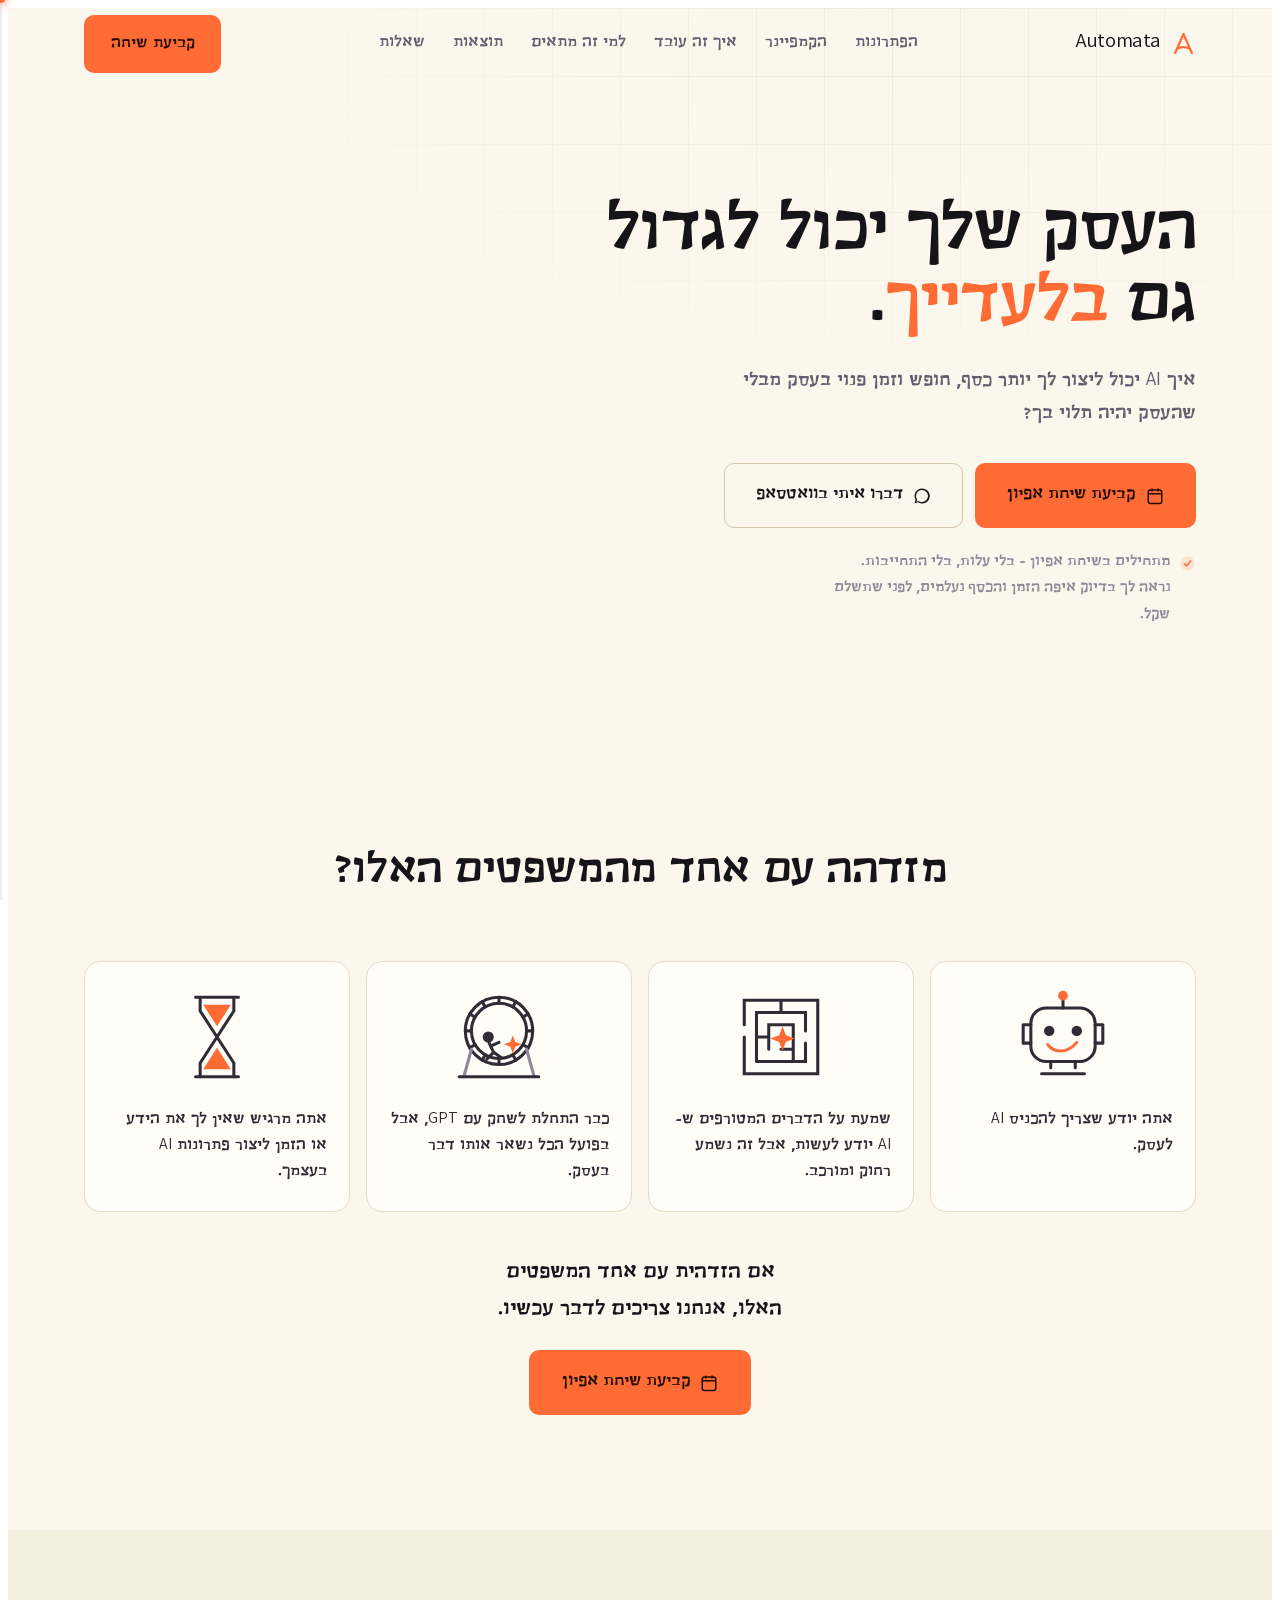
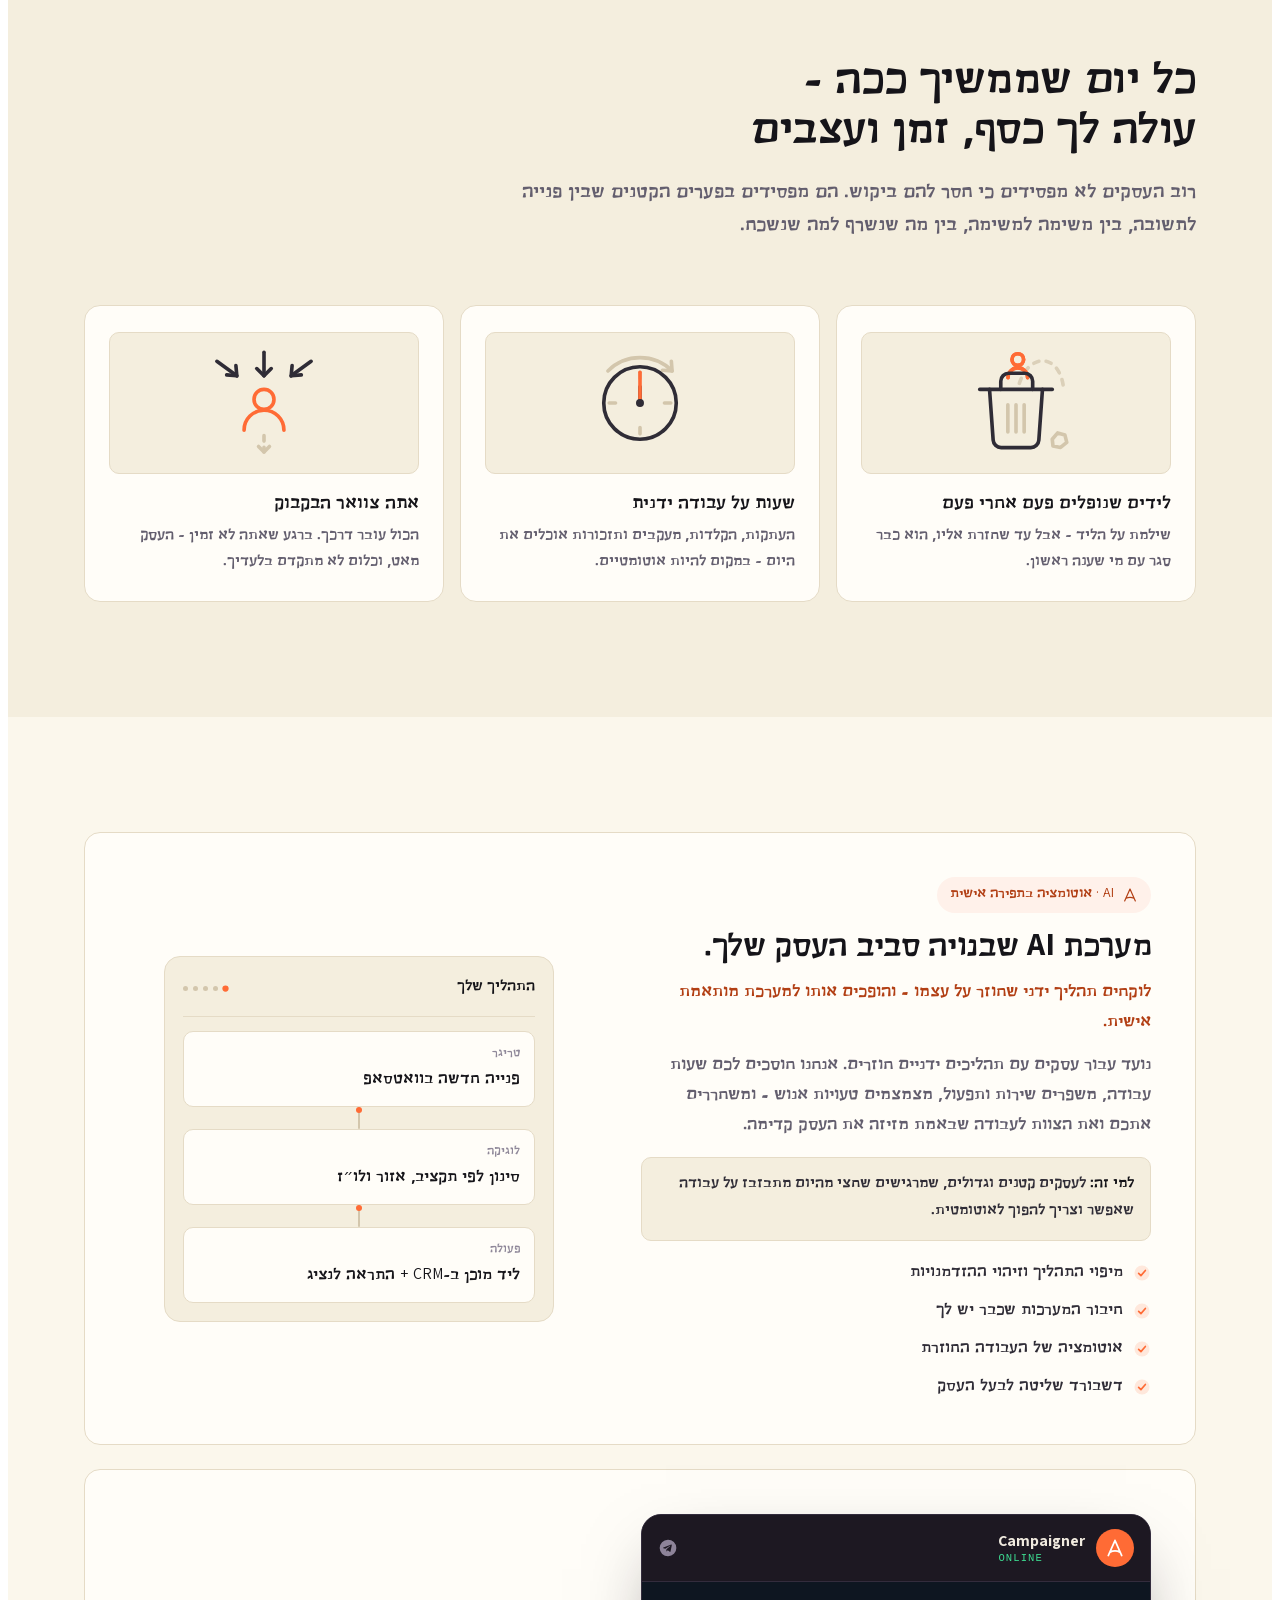
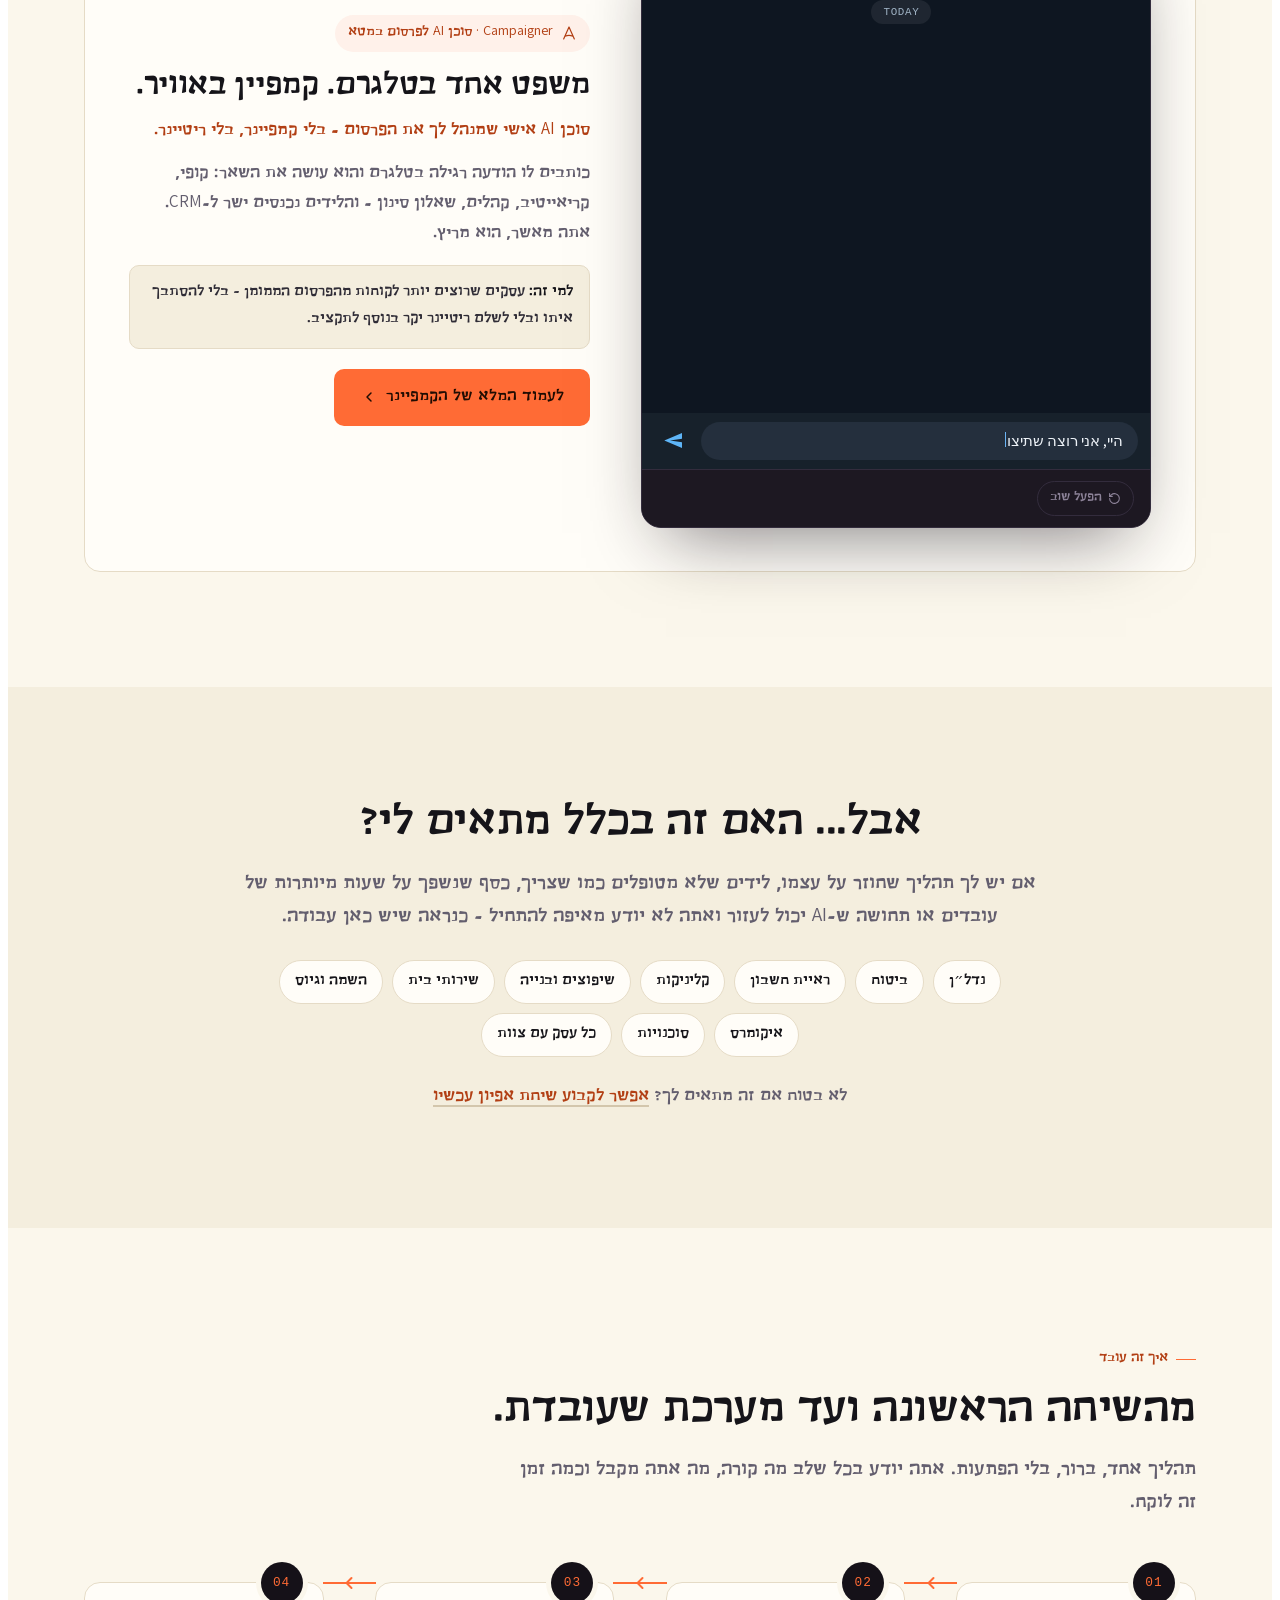
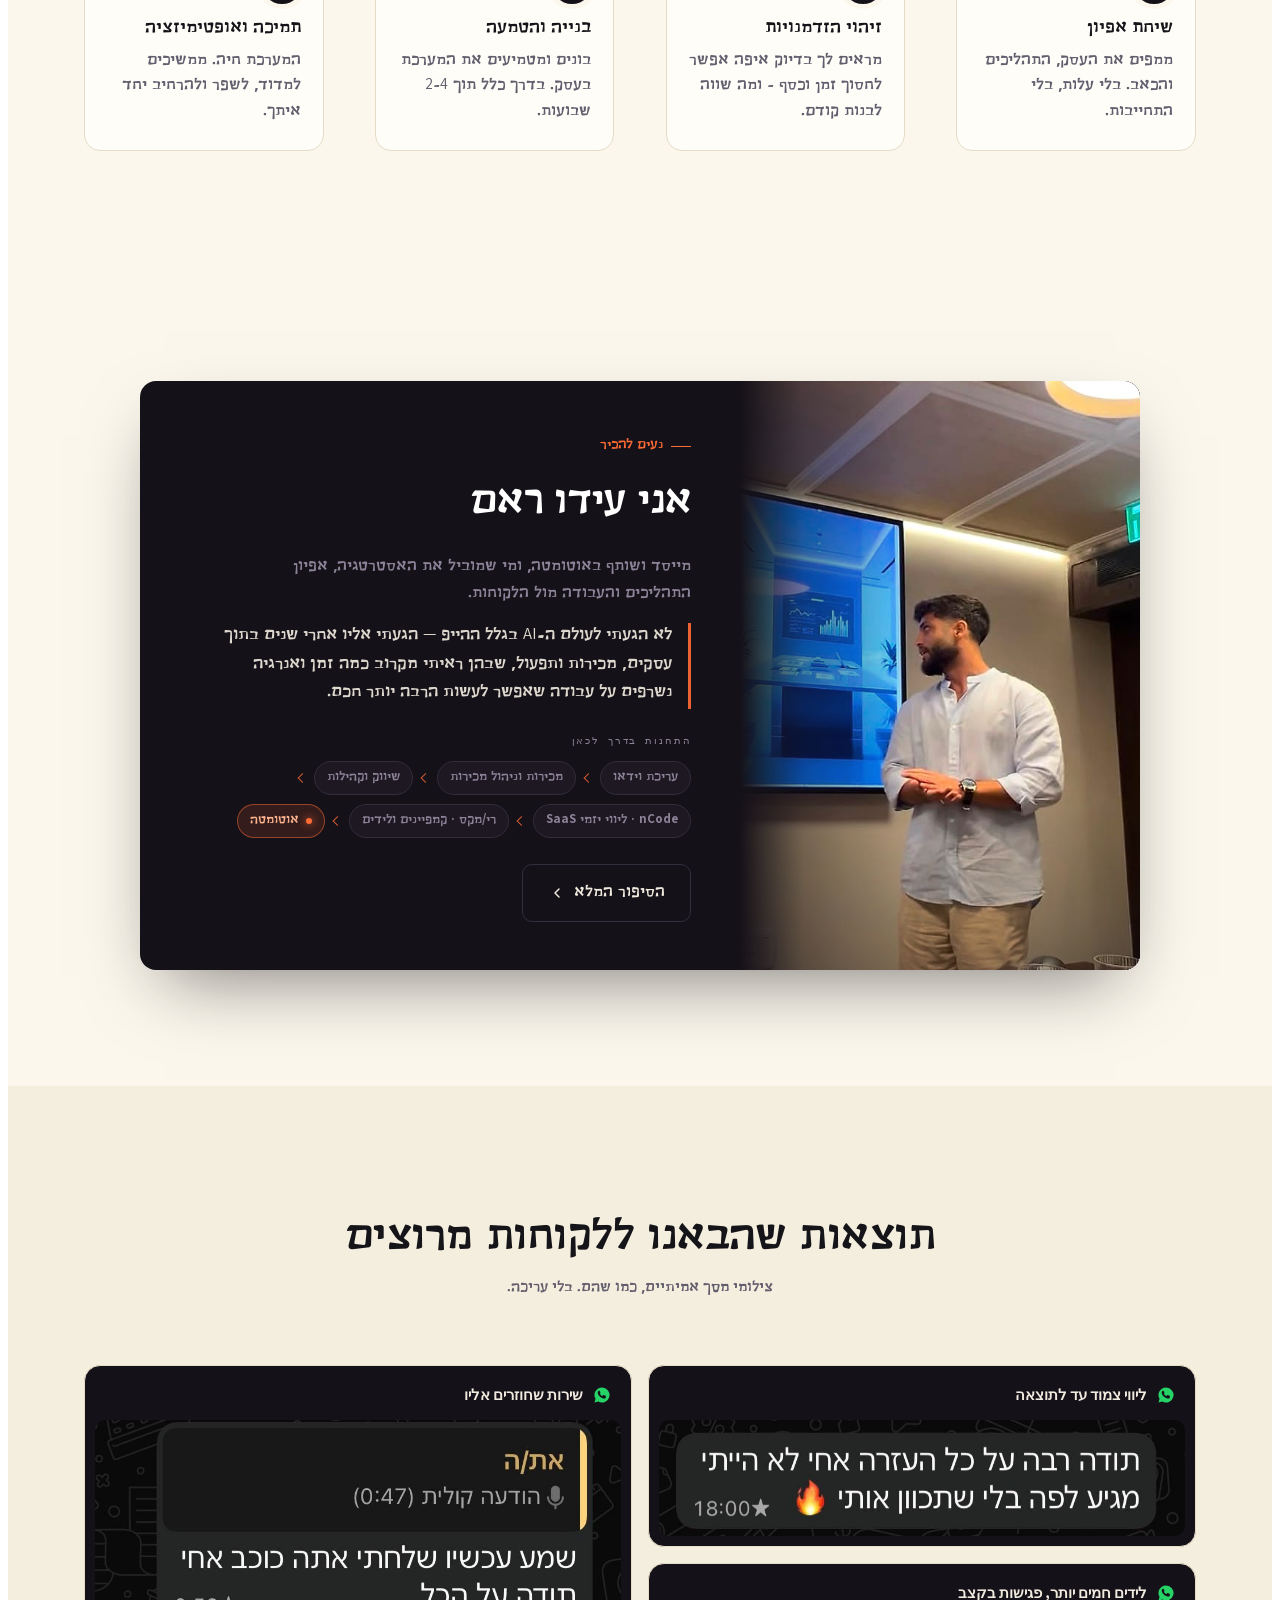
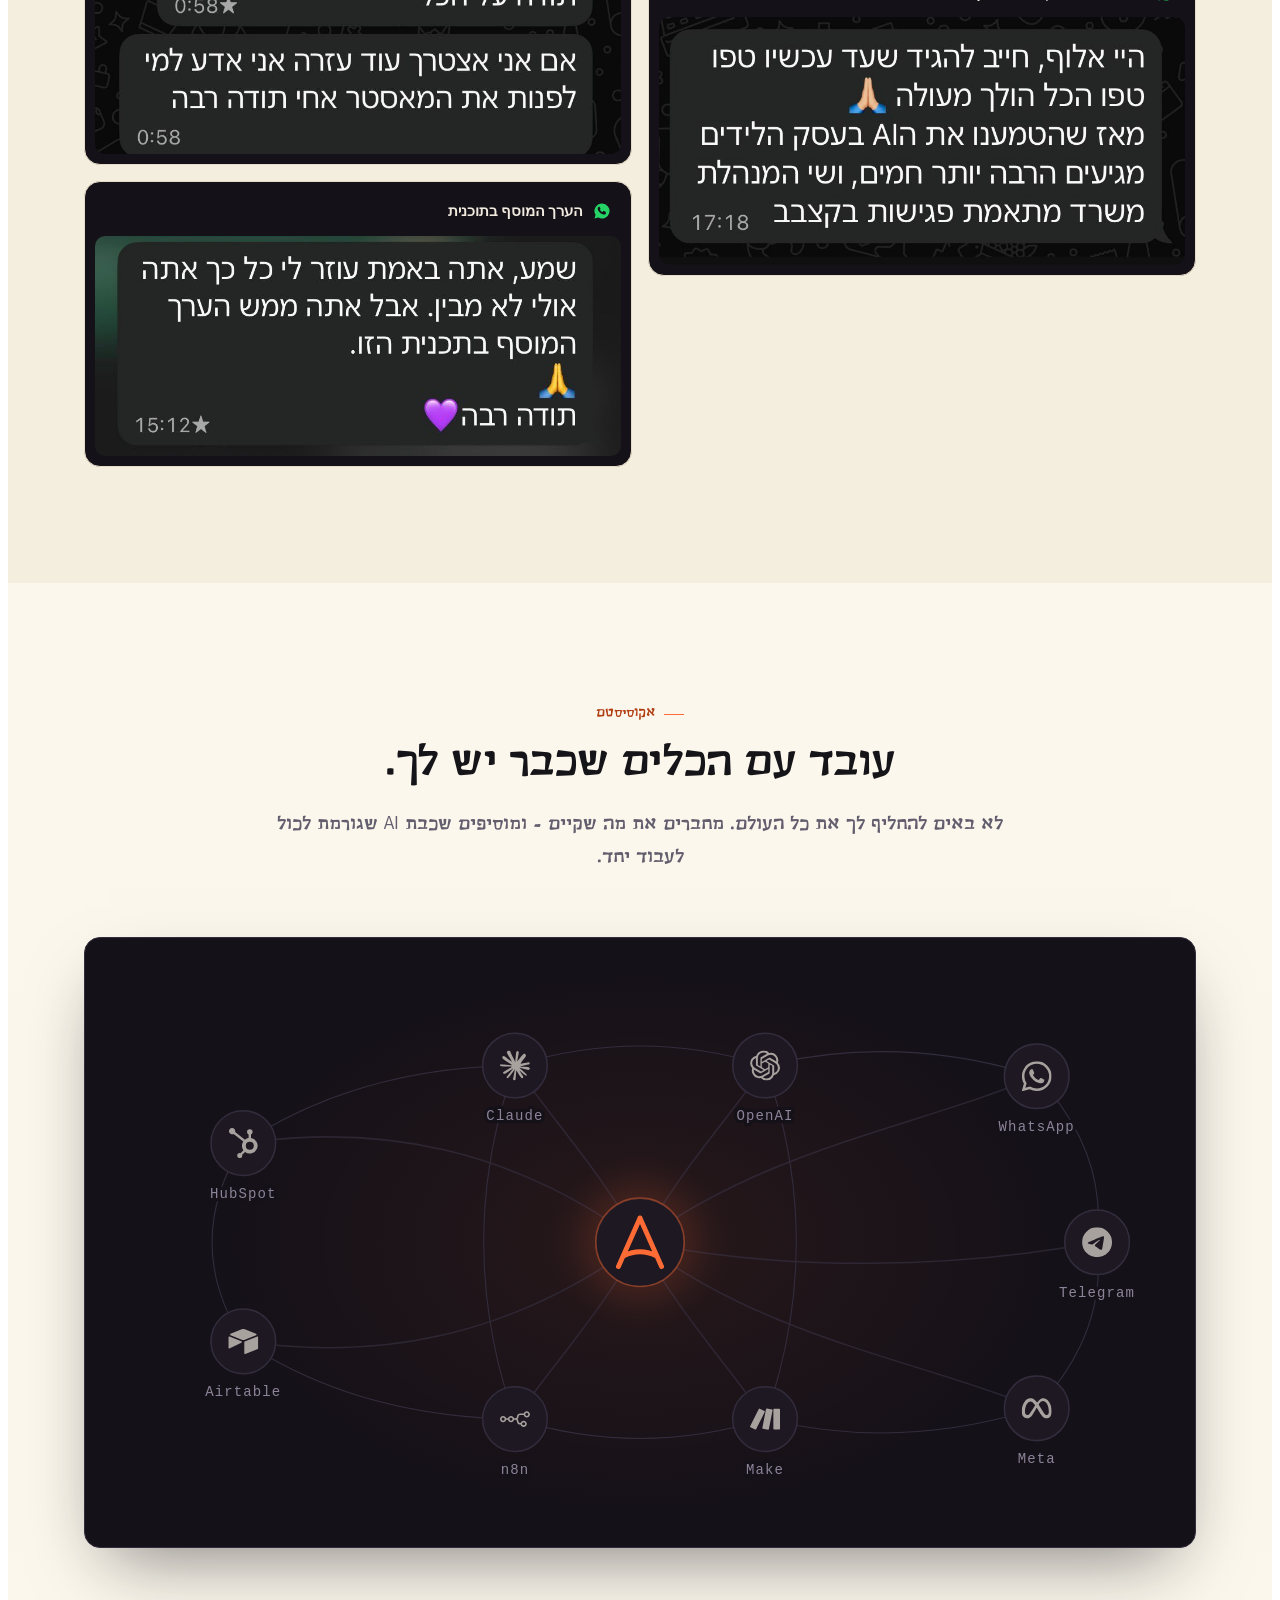
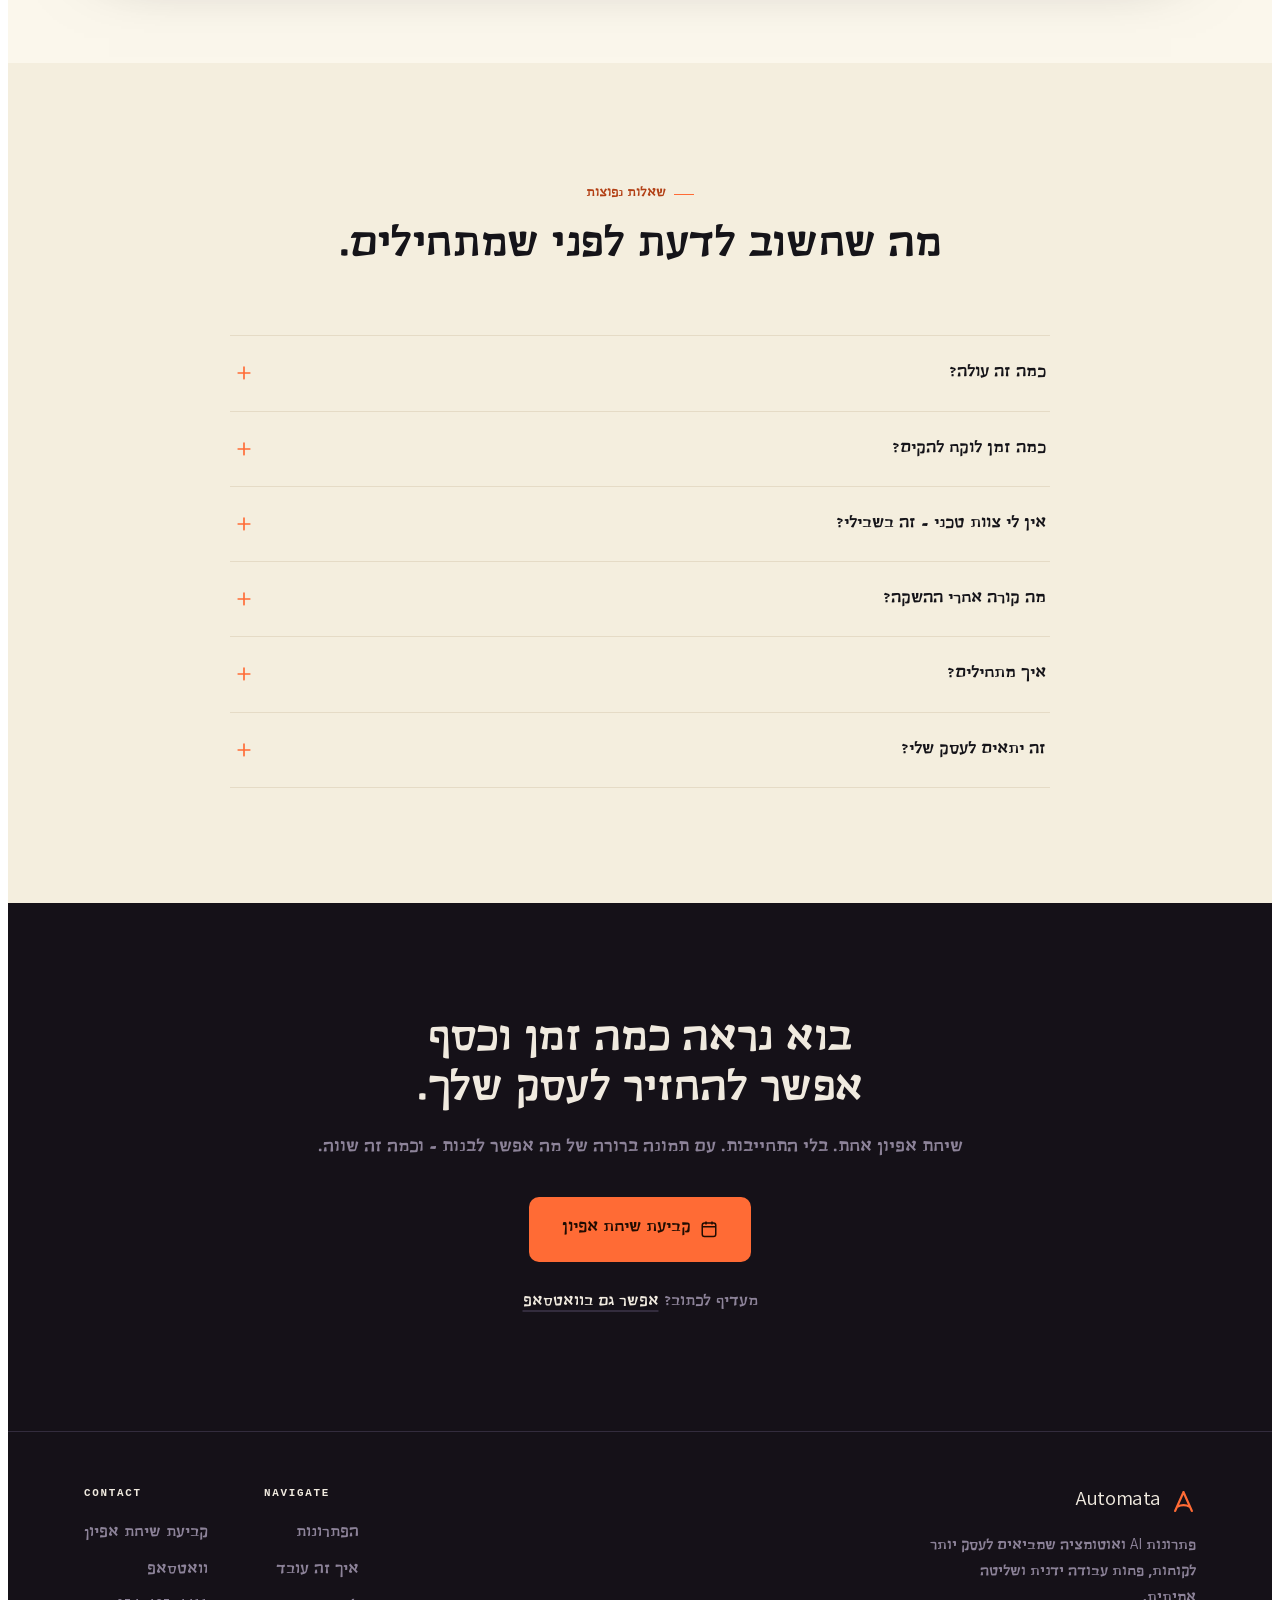
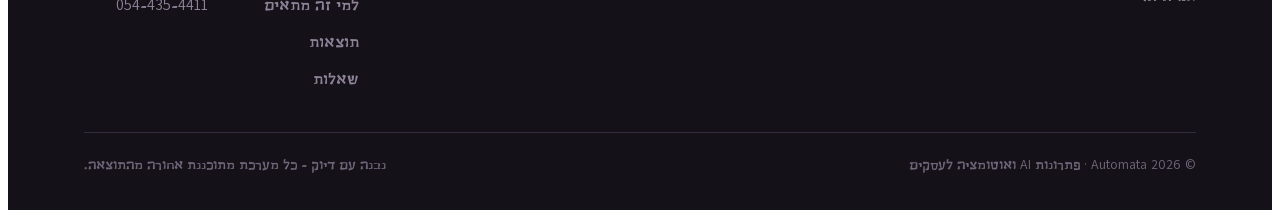
==== commit 2a57d3c7: "הדמו המלא של הקמפיינר מוטמע בבית - אחד לאחד במקום טיזר ה-CSS: הדמו האמיתי מ-/campaigner, עם אותם קבצ" ====
--- a/index.html
+++ b/index.html
@@ -12,6 +12,9 @@
 <link rel="icon" href="data:image/svg+xml,%3Csvg xmlns='http://www.w3.org/2000/svg' viewBox='0 0 24 24' fill='none' stroke='%23FF6B35' stroke-width='2.4' stroke-linecap='round'%3E%3Cpath d='M12 3 20 21M12 3 4 21M6 17q6-3 12 0'/%3E%3C/svg%3E">
 <link rel="stylesheet" href="/css/fonts.css">
 <link rel="stylesheet" href="/css/style.css">
+<!-- סגנונות הצ'אט של הקמפיינר - הדמו המלא מוטמע בסקשן הפתרונות,
+     אחד-לאחד עם /campaigner (אותו CSS, אותו JS, אותו HTML) -->
+<link rel="stylesheet" href="/css/campaigner.css">
 <script>document.documentElement.className+=" js"</script>
 </head>
 <body>
@@ -315,34 +318,79 @@
           <p class="body">כותבים לו הודעה רגילה בטלגרם והוא עושה את השאר: קופי, קריאייטיב, קהלים, שאלון סינון - והלידים נכנסים ישר ל-CRM. אתה מאשר, הוא מריץ.</p>
           <div class="whom"><b>למי זה:</b> עסקים שרוצים יותר לקוחות מהפרסום הממומן - בלי להסתבך איתו ובלי לשלם ריטיינר יקר בנוסף לתקציב.</div>
           <a class="btn btn-primary" href="/campaigner">
-            להצצה בסוכן
+            לעמוד המלא של הקמפיינר
             <svg viewBox="0 0 24 24" fill="none" stroke="currentColor" stroke-width="2.2" stroke-linecap="round" stroke-linejoin="round" aria-hidden="true"><path d="M15 6l-6 6 6 6"/></svg>
           </a>
         </div>
         <div class="sol-visual">
-          <a class="cgt" href="/campaigner" aria-label="הצצה לעמוד הקמפיינר - סוכן ה-AI לפרסום">
-            <span class="cgt-hd">
-              <span class="cgt-av" aria-hidden="true">
-                <svg viewBox="0 0 24 24" fill="none" stroke="currentColor" stroke-width="2.2" stroke-linecap="round"><path d="M12 3 20 21M12 3 4 21M6 17q6-3 12 0"/></svg>
+          <!-- הדמו המלא, אחד-לאחד עם /campaigner: אותם IDs, אותו נגן
+               (js/campaigner.js), אותם סגנונות (css/campaigner.css).
+               שינוי שם - חל אוטומטית גם כאן. -->
+          <div class="cg-chat">
+            <div class="cg-hd">
+              <span class="cg-av">
+                <svg viewBox="0 0 24 24" fill="none" stroke="currentColor" stroke-width="2.2" stroke-linecap="round" aria-hidden="true"><path d="M12 3 20 21M12 3 4 21M6 17q6-3 12 0"/></svg>
               </span>
-              <span class="cgt-who"><b>Campaigner</b><i>ONLINE</i></span>
-              <svg class="cgt-tg" viewBox="0 0 24 24" fill="currentColor" aria-hidden="true"><path d="M11.9 2a10 10 0 1 0 .2 20 10 10 0 0 0-.2-20zm4.6 6.9-1.5 7.3c-.1.5-.4.6-.9.4l-2.4-1.8-1.2 1.1c-.1.1-.2.2-.5.2l.2-2.5 4.5-4.1c.2-.2 0-.3-.3-.1l-5.6 3.5-2.4-.7c-.5-.2-.5-.5.1-.8l9.4-3.6c.4-.2.8.1.6.9z"/></svg>
-            </span>
-            <span class="cgt-body" aria-hidden="true">
-              <span class="cgt-m cgt-out cgt-e1">תיצור לי קמפיין לחנות הפרחים לקראת ט״ו באב?</span>
-              <span class="cgt-typing cgt-e2"><i></i><i></i><i></i></span>
-              <span class="cgt-m cgt-in cgt-e3">על זה. סורק את המודעות המצליחות בתחום ובונה לך מודעה מנצחת.</span>
-              <span class="cgt-ad cgt-e4">
-                <span class="cgt-ad-shot"><span class="cgt-ad-badge">ממומן</span></span>
-                <span class="cgt-ad-txt">ט״ו באב מתקרב - זר מעוצב עד הדלת 🌹</span>
+              <span class="cg-who"><b>Campaigner</b><i>ONLINE</i></span>
+              <span class="cg-tg" aria-hidden="true">
+                <svg viewBox="0 0 24 24" fill="currentColor"><path d="M11.9 2a10 10 0 1 0 .2 20 10 10 0 0 0-.2-20zm4.6 6.9-1.5 7.3c-.1.5-.4.6-.9.4l-2.4-1.8-1.2 1.1c-.1.1-.2.2-.5.2l.2-2.5 4.5-4.1c.2-.2 0-.3-.3-.1l-5.6 3.5-2.4-.7c-.5-.2-.5-.5.1-.8l9.4-3.6c.4-.2.8.1.6.9z"/></svg>
               </span>
-              <span class="cgt-live cgt-e5">
-                <svg viewBox="0 0 24 24" fill="none" stroke="currentColor" stroke-width="2.4" stroke-linecap="round" stroke-linejoin="round"><path d="M20 6 9 17l-5-5"/></svg>
-                המודעה שלך באוויר
+            </div>
+
+            <div class="cg-body" id="chatBody">
+              <div class="cg-m sys" data-t="500">TODAY</div>
+              <div class="cg-m out" data-t="800">היי, אני רוצה שתיצור לי קמפיין חדש לחנות פרחים חמודה בהוד השרון לכבוד ט״ו באב.<span class="cg-meta">09:41 <svg viewBox="0 0 19 12" fill="none" stroke="currentColor" stroke-width="1.7" stroke-linecap="round" stroke-linejoin="round" aria-hidden="true"><path d="m1.5 6.5 3.5 4L11.5 2"/><path d="m8 6.5 3.5 4L18 2"/></svg></span></div>
+              <div class="cg-typing" data-t="1000" aria-hidden="true"><i></i><i></i><i></i></div>
+              <div class="cg-m in" data-t="2000">אני על זה. תני לי לסרוק את המודעות שהכי מצליחות בתחום שלך, וליצור לך מודעה מנצחת.<span class="cg-meta">09:41</span></div>
+              <div class="cg-typing" data-t="1000" aria-hidden="true"><i></i><i></i><i></i></div>
+              <div class="cg-m in" data-t="1500">מצאתי מה עובד. הנה המודעה שהכנתי לט״ו באב:<span class="cg-meta">09:42</span></div>
+              <div class="cg-ad" data-t="2600">
+                <div class="cg-ad-shot">
+                  <img class="cg-ad-img" src="/img/campaigner/ad-tuvav.webp" alt="מודעת פרחים לט״ו באב — פרחי הוד, הוד השרון" onerror="this.remove()">
+                  <span class="cg-ad-badge">ממומן</span>
+                </div>
+                <div class="cg-ad-txt">
+                  <p class="cg-ad-primary">ט״ו באב מתקרב, והיא תזכור מי חשב עליה. עוד לא קנית לה פרחים? זר מעוצב מפרחי הוד, הוד השרון — מוכן היום ונמסר עד הדלת. אל תהיה זה שהגיע בידיים ריקות לחברה שלו.</p>
+                  <div class="cg-ad-foot">
+                    <div class="cg-ad-brand"><b>פרחי הוד</b><span>הזמנה עד הבית · הוד השרון</span></div>
+                    <span class="cg-ad-btn">הזמנה עכשיו</span>
+                  </div>
+                </div>
+              </div>
+              <div class="cg-m out" data-t="700">וואי נראה מעולה!<span class="cg-meta">09:42 <svg viewBox="0 0 19 12" fill="none" stroke="currentColor" stroke-width="1.7" stroke-linecap="round" stroke-linejoin="round" aria-hidden="true"><path d="m1.5 6.5 3.5 4L11.5 2"/><path d="m8 6.5 3.5 4L18 2"/></svg></span></div>
+              <div class="cg-typing" data-t="900" aria-hidden="true"><i></i><i></i><i></i></div>
+              <div class="cg-m in" data-t="1500">מדהים! מה התקציב היומי שתרצי לשים למודעה?<span class="cg-meta">09:42</span></div>
+              <div class="cg-m out" data-t="600">70₪<span class="cg-meta">09:43 <svg viewBox="0 0 19 12" fill="none" stroke="currentColor" stroke-width="1.7" stroke-linecap="round" stroke-linejoin="round" aria-hidden="true"><path d="m1.5 6.5 3.5 4L11.5 2"/><path d="m8 6.5 3.5 4L18 2"/></svg></span></div>
+              <div class="cg-typing" data-t="800" aria-hidden="true"><i></i><i></i><i></i></div>
+              <div class="cg-m in" data-t="1500">אין בעיה, 70₪ ליום, מעלה מיד את המודעה שלך.<span class="cg-meta">09:43</span></div>
+              <div class="cg-typing" data-t="900" aria-hidden="true"><i></i><i></i><i></i></div>
+              <div class="cg-m in" data-t="1200">המודעה שלך באוויר! נתעדכן שוב בימים הקרובים?<span class="cg-meta">09:44</span></div>
+            </div>
+
+            <div class="cg-scrollhint" id="chatHint" aria-hidden="true">
+              <span>
+                <svg viewBox="0 0 24 24" fill="none" stroke="currentColor" stroke-width="2.2" stroke-linecap="round" stroke-linejoin="round"><path d="m18 15-6-6-6 6"/></svg>
+                גללו לקרוא את כל השיחה
               </span>
-            </span>
-            <span class="cgt-cue">לחצו לדמו המלא<svg viewBox="0 0 24 24" fill="none" stroke="currentColor" stroke-width="2.2" stroke-linecap="round" stroke-linejoin="round" aria-hidden="true"><path d="M15 6l-6 6 6 6"/></svg></span>
-          </a>
+            </div>
+
+            <div class="cg-composer" id="chatComposer" aria-hidden="true">
+              <span class="cg-input" id="chatInput">
+                <span class="cg-ph">הודעה</span>
+                <span class="cg-txt" id="chatInputTxt"></span><i class="cg-caret2" id="chatCaret"></i>
+              </span>
+              <span class="cg-send" id="chatSend">
+                <svg viewBox="0 0 24 24" fill="currentColor" aria-hidden="true"><path d="M2.3 20.6 22.5 12 2.3 3.4l-.01 6.7L16 12 2.3 13.9z"/></svg>
+              </span>
+            </div>
+
+            <div class="cg-ft">
+              <button class="cg-replay" id="chatReplay" type="button">
+                <svg viewBox="0 0 24 24" fill="none" stroke="currentColor" stroke-width="2" stroke-linecap="round" aria-hidden="true"><path d="M3 12a9 9 0 1 0 3-6.7L3 8"/><path d="M3 3v5h5"/></svg>
+                הפעל שוב
+              </button>
+            </div>
+          </div>
         </div>
       </div>
     </div>
@@ -833,5 +881,7 @@
 
 </div>
 <script src="/js/main.js" defer></script>
+<!-- נגן הדמו של הקמפיינר - אותו קובץ בדיוק כמו ב-/campaigner -->
+<script src="/js/campaigner.js" defer></script>
 </body>
 </html>
--- a/css/style.css
+++ b/css/style.css
@@ -293,60 +293,6 @@
 .sol-content .btn{margin-block-start:20px}
 .sol-content .btn svg{width:16px;height:16px}
 
-/* ---------- טיזר הקמפיינר: מיני-צ'אט טלגרם שמתנגן לבד בלולאה ----------
-   CSS בלבד: לכל שורה חלון נראוּת משלה בתוך מחזור של 11 שניות, וכולן
-   מתאפסות יחד. בלי JS (או עם reduced-motion) הכל פשוט סטטי וקריא.
-   כל הכרטיס הוא קישור ל-/campaigner - ההצצה שמזמינה קליק. */
-.cgt{
-  position:relative;display:block;background:#0e1621;border:1px solid #22303f;
-  border-radius:var(--r-lg);overflow:hidden;box-shadow:var(--shadow-dark);
-  text-decoration:none;transition:transform .3s cubic-bezier(.22,1,.36,1),box-shadow .3s,border-color .3s;
-}
-.cgt:hover{transform:translateY(-4px);border-color:rgba(255,107,53,.45);box-shadow:0 22px 50px -18px rgba(0,0,0,.55)}
-.cgt-hd{display:flex;align-items:center;gap:10px;padding:12px 14px;background:#17212b;border-block-end:1px solid #0e1621}
-.cgt-av{width:32px;height:32px;flex:none;border-radius:99px;background:var(--signal);display:grid;place-items:center;color:#fff}
-.cgt-av svg{width:16px;height:16px}
-.cgt-who{display:flex;flex-direction:column;line-height:1.3;min-width:0}
-.cgt-who b{color:#eef3f8;font-family:'Assistant',sans-serif;font-weight:700;font-size:.9rem}
-.cgt-who i{font-style:normal;font-family:var(--mono);font-size:.58rem;letter-spacing:.12em;color:#4fd964;direction:ltr}
-.cgt-tg{margin-inline-start:auto;width:18px;height:18px;color:#5c718a;flex:none}
-.cgt-body{display:flex;flex-direction:column;gap:8px;padding:16px 14px 44px;font-family:'Assistant',sans-serif}
-.cgt-m{max-width:88%;padding:8px 12px;border-radius:13px;font-size:.86rem;line-height:1.5;font-weight:500}
-/* צדדים במרג'ינים לוגיים (לא align-self) - זהים לעמוד המלא בכל דפדפן:
-   בעלת העסק (כחול) בצד שמאל, הסוכן (כהה) בצד ימין */
-.cgt-out{margin-inline-start:auto;background:#2b5278;color:#fff;border-end-end-radius:4px}
-.cgt-in{margin-inline-end:auto;background:#182533;color:#eef3f8;border-end-start-radius:4px}
-.cgt-typing{margin-inline-end:auto;background:#182533;border-radius:13px;border-end-start-radius:4px;padding:11px 13px;display:flex;gap:4px}
-.cgt-typing i{width:5px;height:5px;border-radius:99px;background:#6b8299;animation:cg-dots 1.2s ease-in-out infinite}
-.cgt-typing i:nth-child(2){animation-delay:.16s}
-.cgt-typing i:nth-child(3){animation-delay:.32s}
-@keyframes cg-dots{0%,60%,100%{opacity:.3}30%{opacity:1}}
-.cgt-ad{margin-inline-end:auto;width:78%;background:#182533;border:1px solid #22303f;border-radius:13px;border-end-start-radius:4px;overflow:hidden}
-.cgt-ad-shot{position:relative;display:block;height:64px;background:linear-gradient(150deg,#F7D9C6,#E7A7B0 55%,#C98BA8)}
-.cgt-ad-badge{position:absolute;inset-block-start:7px;inset-inline-end:8px;background:rgba(20,17,24,.55);color:#fff;font-size:.56rem;font-weight:600;padding:2px 7px;border-radius:99px}
-.cgt-ad-txt{display:block;padding:9px 11px;font-size:.78rem;line-height:1.45;color:#cfdae4}
-.cgt-live{align-self:center;display:inline-flex;align-items:center;gap:6px;font-size:.78rem;font-weight:600;color:#4fd964;background:rgba(79,217,100,.09);border:1px solid rgba(79,217,100,.3);padding:5px 12px;border-radius:99px}
-.cgt-live svg{width:13px;height:13px}
-/* הרמז ללחיצה - תמיד נוכח, שקט; מתחזק ב-hover */
-.cgt-cue{
-  position:absolute;inset-inline:0;bottom:10px;display:flex;justify-content:center;align-items:center;gap:5px;
-  font-family:'Assistant',sans-serif;font-size:.78rem;font-weight:600;color:#FFB48F;opacity:.85;transition:opacity .25s;
-}
-.cgt-cue svg{width:13px;height:13px;transition:transform .25s}
-.cgt:hover .cgt-cue{opacity:1}
-.cgt:hover .cgt-cue svg{transform:translateX(-3px)}
-
-/* הלולאה: חלונות נראות על ציר של 11s. מופיע -> נשאר -> הכל נמוג יחד בסוף. */
-.js .cgt-e1{animation:cgt-k1 11s infinite}
-.js .cgt-e2{animation:cgt-k2 11s infinite}
-.js .cgt-e3{animation:cgt-k3 11s infinite}
-.js .cgt-e4{animation:cgt-k4 11s infinite}
-.js .cgt-e5{animation:cgt-k5 11s infinite}
-@keyframes cgt-k1{0%,3%{opacity:0;transform:translateY(7px)}8%,94%{opacity:1;transform:none}98%,100%{opacity:0}}
-@keyframes cgt-k2{0%,12%{opacity:0}16%,28%{opacity:1}32%,100%{opacity:0}}
-@keyframes cgt-k3{0%,30%{opacity:0;transform:translateY(7px)}35%,94%{opacity:1;transform:none}98%,100%{opacity:0}}
-@keyframes cgt-k4{0%,48%{opacity:0;transform:translateY(7px)}53%,94%{opacity:1;transform:none}98%,100%{opacity:0}}
-@keyframes cgt-k5{0%,70%{opacity:0;transform:scale(.92)}75%,94%{opacity:1;transform:none}98%,100%{opacity:0}}
 
 /* טלפון הטלגרם */
 
@@ -949,11 +895,7 @@
   .ido:hover .ido-photo img{transform:none}
   .ido-path li.now::before{box-shadow:none}
   /* הדמו של הקמפיינר קופא במצב מלא וקריא */
-  .js .cgt-e1,.js .cgt-e2,.js .cgt-e3,.js .cgt-e4,.js .cgt-e5{animation:none}
-  .js .cgt-e2{display:none}
-  .cgt-typing i{animation:none}
-  .cgt,.wa-float{transition:none}
-  .cgt:hover{transform:none}
+  .wa-float{transition:none}
   /* הרשת: מצוירת במלואה, עם פעימה קפואה על כל קו. מעגל חי בלי תנועה.
      ה-.in חייב להופיע כאן: media query לא מוסיף specificity, ובלעדיו
      .js .mesh-wrap.in .mesh-fire path (4 מחלקות) גובר והפעימות ממשיכות לרוץ. */
--- a/css/campaigner.css
+++ b/css/campaigner.css
@@ -0,0 +1,265 @@
+/* Campaigner — עמוד המוצר.
+   יושב על המערכת העיצובית של האתר (css/style.css): אותם טוקנים, אותו ניווט,
+   אותם כפתורים. כאן רק מה שייחודי לעמוד הזה.
+
+   החתימה: הצ׳אט שמשחק את עצמו. המוצר *הוא* שיחה - משפט אחד והקמפיין באוויר -
+   אז ה-hero לא מתאר את זה, הוא מבצע את זה. */
+
+/* ---------- hero ----------
+   הכותרת כאן ארוכה מזו שבבית ("משפט אחד בטלגרם." לעומת "העסק שלך עובד"),
+   אז העמודה מתרחבת והגופן קטן - אחרת היא נשברת לשלוש שורות. */
+.cg-hero .hero-in{align-items:center;grid-template-columns:1.15fr 1fr}
+.cg-hero .display{font-size:clamp(2.2rem,4.4vw,3.6rem)}
+.cg-tagline{color:var(--signal-ink);font-size:1.18rem;margin-block-start:14px}
+
+/* המילה המתחלפת בכותרת - הקלדה ומחיקה (js/campaigner.js מזין את הטקסט).
+   בלי JS נשארת המילה הסטטית שב-HTML; הסמן מופיע רק כש-JS פעיל. */
+.cg-rotate{display:inline-block}
+.cg-rotate__word{white-space:nowrap}
+.cg-rotate__caret{display:inline-block;width:2px;height:.9em;margin-inline-start:.08em;vertical-align:-.08em;background:currentColor;opacity:0}
+.js .cg-rotate__caret{opacity:1;animation:cg-caret 1.05s step-end infinite}
+@keyframes cg-caret{50%{opacity:0}}
+@media (prefers-reduced-motion:reduce){.js .cg-rotate__caret{animation:none;opacity:0}}
+
+/* שורת המעבר מהכאב לפתרון - הצהרה בולטת אחת שמסמנת את הפניית הכיוון.
+   גופן הכותרות (Trashim) נירש מברירת המחדל; כאן רק גודל, מרכוז וצבע. */
+.pain-turn{margin-block-start:clamp(40px,5.5vw,64px);text-align:center;font-size:clamp(1.7rem,3.3vw,2.6rem);line-height:1.2;letter-spacing:-.01em;color:var(--signal);text-wrap:balance}
+
+/* ---------- הצ׳אט ----------
+   גובה קבוע + גלילה פנימית: ההודעות נערמות בלי להזיז את העמוד מתחת לאצבע. */
+.cg-chat{position:relative;background:var(--console);border:1px solid var(--console-line);border-radius:20px;box-shadow:var(--shadow-dark);overflow:hidden;display:flex;flex-direction:column}
+.cg-hd{display:flex;align-items:center;gap:11px;padding:14px 16px;border-block-end:1px solid var(--console-line);background:var(--console-2)}
+.cg-av{width:38px;height:38px;flex:none;border-radius:99px;background:var(--signal);display:grid;place-items:center;color:#fff}
+.cg-av svg{width:20px;height:20px}
+.cg-who{display:flex;flex-direction:column;line-height:1.35;min-width:0}
+.cg-who b{color:var(--console-fg);font-family:'Assistant',sans-serif;font-weight:700;font-size:.98rem}
+.cg-who i{font-style:normal;font-family:var(--mono);font-size:.66rem;letter-spacing:.1em;color:var(--live);direction:ltr}
+.cg-tg{margin-inline-start:auto;color:var(--console-dim);width:20px;height:20px;flex:none}
+.cg-tg svg{width:100%;height:100%}
+
+/* position:relative — כדי ש-offsetTop של ההודעות יימדד ביחס לגוף הצ׳אט.
+   js/campaigner.js מסתמך על זה כדי לגלול אל ההודעה האחרונה שהוצגה. */
+/* Assistant (סאנס נקי, כמה משקלים) במקום Trashim (כותרות, 700 בלבד) - כדי
+   שהבועות ייראו כמו הודעות אמיתיות ולא ככותרת. חל על כל תוכן הצ'אט;
+   תוויות ה-mono (TODAY / 2 HOURS LATER) מגדירות var(--mono) בעצמן וגוברות. */
+.cg-body{position:relative;height:430px;overflow-y:auto;padding:18px 16px;display:flex;flex-direction:column;gap:10px;scrollbar-width:thin;scrollbar-color:#33435a transparent;scrollbar-gutter:stable;font-family:'Assistant',sans-serif;background:#0e1621}
+/* הצ'אט הוא flex column בגובה קבוע - בלי זה הפריטים מתכווצים כדי להיכנס
+   לגובה, וכרטיס המודעה (overflow:hidden) קורס לקו דק. flex-shrink:0 שומר
+   על גובהם המלא, והגוף גולל במקום לכווץ. */
+.cg-body > *{flex-shrink:0}
+.cg-body::-webkit-scrollbar{width:7px}
+.cg-body::-webkit-scrollbar-thumb{background:#33435a;border-radius:99px}
+.cg-body::-webkit-scrollbar-thumb:hover{background:#43587a}
+
+/* צבעי טלגרם קלאסיים (dark) במקום לבן-על-כתום — לבקשת עידו.
+   בעלת העסק = "היוצאת" (שמאל ב-RTL, כחול #2b5278 + ✓✓ כמו בטלגרם);
+   הסוכן = "הנכנס" (ימין, אפור-כחול #182533). הכתום נשאר רק במבטאי
+   מותג: אווטאר הכותרת וכפתור המודעה. */
+.cg-m{max-width:82%;padding:9px 13px 7px;border-radius:15px;font-size:.97rem;line-height:1.55;font-weight:500}
+.cg-m.out{align-self:flex-end;background:#2b5278;color:#fff;border-end-end-radius:4px}
+.cg-m.in{align-self:flex-start;background:#182533;color:#eef3f8;border-end-start-radius:4px}
+.cg-m.sys{align-self:center;max-width:100%;background:rgba(255,255,255,.07);color:#9fb2c4;font-family:var(--mono);font-size:.68rem;letter-spacing:.06em;direction:ltr;padding:4px 12px;border-radius:99px}
+
+/* שעה + וי כפול בתוך הבועה, כמו בטלגרם. flex-end ב-RTL = הפינה השמאלית-תחתונה. */
+.cg-meta{display:flex;justify-content:flex-end;align-items:center;gap:4px;margin-block-start:3px;font-size:.66rem;line-height:1;opacity:.62;direction:ltr;font-family:'Assistant',sans-serif;font-weight:400}
+.cg-meta svg{width:15px;height:10px;color:#6ab3f3;flex:none}
+
+/* כרטיס המודעה שהסוכן שולח - תצוגה מקדימה של קריאטיב, כמו מודעת מטא:
+   תמונה למעלה, קופי וכפתור מתחת. התמונה מסופקת ידנית ומופלת אל
+   img/campaigner/ad-tuvav.jpg. עד שהיא נכנסת (או אם חסרה) - רקע הגרדיאנט
+   של .cg-ad-shot מוצג, ו-onerror מסיר img שבור כדי שלא יופיע אייקון שבור. */
+.cg-ad{align-self:flex-start;max-width:90%;width:100%;background:#182533;border:1px solid #22303f;border-radius:15px;border-end-start-radius:4px;overflow:hidden}
+.cg-ad-shot{position:relative;aspect-ratio:1/1;background:linear-gradient(150deg,#F7D9C6,#E7A7B0 55%,#C98BA8)}
+.cg-ad-img{position:absolute;inset:0;width:100%;height:100%;object-fit:cover;display:block}
+.cg-ad-badge{position:absolute;inset-block-start:11px;inset-inline-end:11px;background:rgba(20,17,24,.5);color:#fff;font-family:'Assistant',sans-serif;font-weight:600;font-size:.62rem;padding:3px 9px;border-radius:99px;backdrop-filter:blur(3px)}
+.cg-ad-txt{padding:13px 15px 15px}
+.cg-ad-primary{font-family:'Assistant',sans-serif;font-weight:500;font-size:.9rem;line-height:1.5;color:#eef3f8}
+.cg-ad-foot{margin-block-start:13px;display:flex;align-items:center;justify-content:space-between;gap:10px}
+.cg-ad-brand{display:flex;flex-direction:column;line-height:1.28;min-width:0}
+.cg-ad-brand b{font-family:'Assistant',sans-serif;font-weight:700;font-size:.82rem;color:#eef3f8}
+.cg-ad-brand span{font-size:.72rem;color:#8ca3b8}
+.cg-ad-btn{flex:none;background:var(--signal);color:#fff;font-family:'Assistant',sans-serif;font-weight:600;font-size:.78rem;padding:8px 15px;border-radius:8px}
+
+/* מחוון ההקלדה */
+.cg-typing{align-self:flex-start;background:#182533;border-radius:15px;border-end-start-radius:4px;padding:14px 16px;display:flex;gap:4px}
+.cg-typing i{width:6px;height:6px;border-radius:99px;background:#6b8299;animation:cg-blink 1.3s ease-in-out infinite}
+.cg-typing i:nth-child(2){animation-delay:.18s}
+.cg-typing i:nth-child(3){animation-delay:.36s}
+@keyframes cg-blink{0%,60%,100%{opacity:.28;transform:translateY(0)}30%{opacity:1;transform:translateY(-3px)}}
+
+/* ---------- שורת ההקלדה (Composer) בסגנון טלגרם ----------
+   ההודעות של בעלת העסק "מוקלדות" כאן אות-אות לפני שהן נשלחות לשיחה -
+   הדגמה חיה של המוצר: כותבים הודעה רגילה, הסוכן עושה את השאר. */
+.cg-composer{display:flex;align-items:center;gap:9px;padding:9px 12px;background:#17212b;border-block-start:1px solid #0e1621}
+.cg-input{flex:1;position:relative;min-width:0;min-height:38px;line-height:22px;background:#242f3d;border-radius:19px;padding:8px 15px;font-family:'Assistant',sans-serif;font-size:.94rem;color:#eef3f8;overflow:hidden;white-space:nowrap}
+.cg-ph{position:absolute;inset-inline-start:15px;inset-block-start:8px;color:#6b8299;transition:opacity .2s}
+.cg-composer.typing .cg-ph{opacity:0}
+.cg-txt{display:inline}
+.cg-caret2{display:inline-block;width:1.5px;height:1.05em;vertical-align:-.12em;background:#6ab3f3;margin-inline-start:1px;opacity:0}
+.cg-composer.typing .cg-caret2{opacity:1;animation:cg-caret2 .95s step-end infinite}
+@keyframes cg-caret2{50%{opacity:0}}
+/* כפתור השליחה: אפור כשהשורה ריקה, נדלק כחול-טלגרם תוך כדי הקלדה,
+   ומתכווץ רגע ב"שליחה". החץ מצביע לכיוון השיחה (שמאל ב-RTL). */
+.cg-send{flex:none;width:38px;height:38px;display:grid;place-items:center;color:#5c718a;transition:color .25s,transform .18s}
+.cg-send svg{width:21px;height:21px;transform:scaleX(-1)}
+.cg-composer.typing .cg-send{color:#5eb5f7}
+.cg-send.sent{transform:scale(.78)}
+
+.cg-ft{display:flex;align-items:center;justify-content:space-between;gap:12px;padding:11px 16px;border-block-start:1px solid var(--console-line);background:var(--console-2)}
+.cg-ft span{color:var(--console-dim);font-size:.82rem}
+.cg-replay{background:none;border:1px solid var(--console-line);color:var(--console-dim);font:inherit;font-size:.82rem;padding:5px 12px;border-radius:99px;cursor:pointer;display:inline-flex;align-items:center;gap:6px;transition:color .2s,border-color .2s}
+.cg-replay:hover{color:var(--console-fg);border-color:var(--console-dim)}
+.cg-replay svg{width:13px;height:13px}
+
+/* הצ׳אט מתנגן: כל שורה נכנסת כשתורה מגיע. בלי JS - הכל פשוט שם. */
+.js .cg-body > *{opacity:0;transform:translateY(9px)}
+.js .cg-body > .show{opacity:1;transform:none;transition:opacity .45s ease,transform .45s cubic-bezier(.22,1,.36,1)}
+
+/* רמז הגלילה — מופיע כשהנגינה מסתיימת והשיחה ארוכה מהחלון, ונעלם
+   ברגע שמתחילים לגלול. pointer-events:none כדי לא לחסום את הצ'אט. */
+.cg-scrollhint{position:absolute;inset-inline:0;bottom:114px;display:flex;justify-content:center;pointer-events:none;opacity:0;transform:translateY(6px);transition:opacity .4s ease,transform .4s ease;z-index:2}
+/* כשהרמז דולק, הגוף מקבל ריפוד תחתון כדי שהצ'יפ יצוף על שטח ריק
+   ולא על ההודעה האחרונה. נשאר גם אחרי הכיבוי - מונע קפיצת תוכן. */
+.cg-body.hint-pad{padding-block-end:60px}
+.cg-scrollhint.on{opacity:1;transform:none}
+.cg-scrollhint span{display:inline-flex;align-items:center;gap:7px;background:rgba(14,22,33,.9);border:1px solid #2a3b4d;color:#bcd0e2;font-family:'Assistant',sans-serif;font-weight:600;font-size:.78rem;padding:7px 14px;border-radius:99px;backdrop-filter:blur(4px);box-shadow:0 4px 14px rgba(0,0,0,.35)}
+.cg-scrollhint svg{width:13px;height:13px;animation:cg-nudge 1.6s ease-in-out infinite}
+@keyframes cg-nudge{0%,100%{transform:translateY(0)}50%{transform:translateY(-3px)}}
+.js .cg-typing{display:none}
+.js .cg-typing.show{display:flex}
+
+/* ---------- הצינור: טיימליין עם מסילה. רצף אמיתי, ולכן ממוספר. ----------
+   --fp = הריווח האנכי בכל שלב (למעלה ולמטה). המסילה שמחברת נקודה לבאה
+   אחריה מתחילה במרכז הנקודה הנוכחית (--fp + 23 מראש השלב) ונמשכת בדיוק
+   100% מגובה השלב - וכך נוגעת במרכז הנקודה הבאה, כי הריווח בכל שלב זהה.
+   בזכות זה אין "זנב" שמשתלשל מתחת לנקודה האחרונה.
+
+   ברירת המחדל (בלי JS) היא המצב המוגמר: מסילה כתומה מלאה ונקודות דלוקות.
+   .js מאפס למצב הפתיחה, ו-.in מריץ את הגל מלמעלה למטה. */
+.cg-flow{--fp:clamp(20px,2.6vw,30px);max-width:720px;margin:clamp(26px,4vw,46px) auto 0;padding:0;list-style:none}
+.cg-fstep{position:relative;display:grid;grid-template-columns:46px 1fr;gap:clamp(16px,2.5vw,26px);padding-block:var(--fp)}
+
+/* המסילה: קו בסיס דהוי (::before) + קו כתום שנצבע (::after). שניהם מהנקודה לבאה. */
+.cg-fstep:not(:last-child)::before,
+.cg-fstep:not(:last-child)::after{
+  content:"";position:absolute;inset-inline-start:22px;width:2px;border-radius:2px;
+  inset-block-start:calc(var(--fp) + 23px);height:100%;
+}
+.cg-fstep:not(:last-child)::before{background:var(--rule-strong)}
+.cg-fstep:not(:last-child)::after{background:var(--signal);transform:scaleY(1);transform-origin:top}
+.js .cg-fstep:not(:last-child)::after{transform:scaleY(0)}
+.js .cg-flow.in .cg-fstep:not(:last-child)::after{animation:cg-fill .24s linear forwards}
+
+/* הנקודה הממוספרת. z-index כדי שתשב מעל קצות המסילה - חרוזים על חוט. */
+.cg-fnum{position:relative;z-index:1;width:46px;height:46px;border-radius:50%;display:grid;place-items:center;
+  background:var(--signal-wash);border:2px solid var(--signal);color:var(--signal-ink);
+  font-family:var(--mono);font-size:.8rem;direction:ltr}
+.js .cg-fnum{background:var(--card);border-color:var(--rule-strong);color:var(--ink-mute);transition:border-color .45s ease,color .45s ease,background .45s ease}
+.js .cg-flow.in .cg-fnum{background:var(--signal-wash);border-color:var(--signal);color:var(--signal-ink)}
+
+.cg-ftext{padding-block-start:9px}
+.cg-ftext h3{font-size:clamp(1.12rem,1.7vw,1.28rem);color:var(--ink)}
+.cg-ftext p{color:var(--ink-mute);margin-block-start:7px;line-height:1.68;max-width:58ch}
+
+@keyframes cg-fill{from{transform:scaleY(0)}to{transform:scaleY(1)}}
+
+/* הגל: כל נקודה נדלקת כשהצבע מגיע אליה */
+.js .cg-flow.in .cg-fstep:nth-child(1) .cg-fnum{transition-delay:.10s}
+.js .cg-flow.in .cg-fstep:nth-child(2) .cg-fnum{transition-delay:.34s}
+.js .cg-flow.in .cg-fstep:nth-child(3) .cg-fnum{transition-delay:.58s}
+.js .cg-flow.in .cg-fstep:nth-child(4) .cg-fnum{transition-delay:.82s}
+.js .cg-flow.in .cg-fstep:nth-child(5) .cg-fnum{transition-delay:1.06s}
+.js .cg-flow.in .cg-fstep:nth-child(6) .cg-fnum{transition-delay:1.30s}
+.js .cg-flow.in .cg-fstep:nth-child(7) .cg-fnum{transition-delay:1.54s}
+.js .cg-flow.in .cg-fstep:nth-child(1)::after{animation-delay:.10s}
+.js .cg-flow.in .cg-fstep:nth-child(2)::after{animation-delay:.34s}
+.js .cg-flow.in .cg-fstep:nth-child(3)::after{animation-delay:.58s}
+.js .cg-flow.in .cg-fstep:nth-child(4)::after{animation-delay:.82s}
+.js .cg-flow.in .cg-fstep:nth-child(5)::after{animation-delay:1.06s}
+.js .cg-flow.in .cg-fstep:nth-child(6)::after{animation-delay:1.30s}
+
+/* ---------- טבלת השוואה ----------
+   עמודת Campaigner היא העמודה השנייה במקור (label, us, agency, diy),
+   ולכן מודגשת דרך :nth-child(2). הטבלה גוללת לצדדים במסך צר. */
+.cmp-wrap{max-width:900px;margin-inline:auto;overflow-x:auto;-webkit-overflow-scrolling:touch}
+.cmp{width:100%;min-width:640px;border-collapse:collapse}
+.cmp th,.cmp td{padding:16px 18px;text-align:start;vertical-align:middle;font-size:.98rem}
+.cmp thead th{font-family:'Assistant',sans-serif;font-weight:700;color:var(--ink-mute);font-size:1rem;border-block-end:2px solid var(--rule)}
+.cmp tbody th{color:var(--ink);font-family:'Assistant',sans-serif;font-weight:700;font-size:.96rem;white-space:nowrap}
+.cmp tbody td{color:var(--ink-mute)}
+.cmp tbody tr{border-block-end:1px solid var(--rule)}
+.cmp tbody tr:last-child{border-block-end:none}
+.cmp-corner{border:none}
+
+/* ✓ / ✗ - הניגוד שמדגיש את הפער: Campaigner חי (כתום), השאר דוהה (אפור). */
+.cmp-ck,.cmp-x{display:inline-block;width:16px;height:16px;margin-inline-end:8px;vertical-align:-3px}
+.cmp-ck{color:var(--signal)}
+.cmp-x{color:var(--ink-faint);opacity:.55}
+.cmp td.lose{color:var(--ink-faint)}
+
+/* העמודה המודגשת - מובלטת יותר: פס כתום עבה, wash, מסגרת ברורה. */
+.cmp th:nth-child(2),.cmp td:nth-child(2){background:var(--signal-wash);border-inline:1px solid rgba(255,107,53,.3)}
+.cmp thead th:nth-child(2){color:var(--signal-ink);border-block-start:4px solid var(--signal);border-block-end-color:var(--signal);font-size:1.1rem}
+.cmp tbody td:nth-child(2){color:var(--ink);font-family:'Assistant',sans-serif;font-weight:600}
+.cmp tbody tr:last-child td:nth-child(2){border-block-end:1px solid rgba(255,107,53,.3)}
+.cmp-usmark{display:inline-flex;vertical-align:-3px;margin-inline-end:7px;color:var(--signal)}
+.cmp-usmark svg{width:18px;height:18px}
+
+/* שורת העלות - הפאנץ'. מספרים גדולים, פס עליון שמפריד אותה. */
+.cmp-cost th,.cmp-cost td{padding-block:18px;border-block-start:2px solid var(--rule-strong)}
+.cmp-price{font-family:'Assistant',sans-serif;font-weight:800;font-size:1.28rem;line-height:1.15;letter-spacing:-.01em;color:var(--ink)}
+.cmp-cost td:nth-child(2) .cmp-price{color:var(--signal-ink)}
+.cmp-sub{display:block;margin-block-start:3px;font-size:.76rem;font-weight:400;color:var(--ink-faint)}
+
+/* קאלאאוט הפער - הצהרת הפאנץ' מתחת לטבלה. */
+.cmp-gap{max-width:660px;margin:clamp(28px,3.5vw,40px) auto 0;text-align:center;font-size:clamp(1.15rem,1.9vw,1.5rem);line-height:1.4;color:var(--ink);text-wrap:balance}
+.cmp-gap b{color:var(--signal)}
+
+/* ---------- מה אתה בעצם שולח ---------- */
+.cg-says{display:flex;flex-wrap:wrap;gap:12px;justify-content:center;margin-block-start:34px}
+.cg-say{background:var(--console);color:var(--console-fg);border-radius:16px;border-end-start-radius:5px;padding:12px 17px;font-size:.98rem;box-shadow:var(--shadow-dark)}
+
+/* ---------- רספונסיבי ---------- */
+@media (max-width:980px){
+  /* הכרטיס יורד מתחת לטקסט (כמו הקונסולה באתר הראשי) - אחרת הוא נמעך
+     לעמודה צרה. הבסיס .hero-in עובר ל-1fr כאן, אבל .cg-hero .hero-in גובר
+     בספציפיות, אז חייבים לחזור עליו במפורש. */
+  .cg-hero .hero-in{grid-template-columns:1fr;gap:34px}
+}
+@media (max-width:620px){
+  .cg-body{height:390px}
+  .cg-m{max-width:88%}
+  .cg-flow{--fp:20px}
+  .cg-fstep{grid-template-columns:40px 1fr;gap:15px}
+  .cg-fnum{width:40px;height:40px;font-size:.74rem}
+  .cg-fstep:not(:last-child)::before,.cg-fstep:not(:last-child)::after{inset-inline-start:19px;inset-block-start:calc(var(--fp) + 20px)}
+  /* במובייל הטבלה נכנסת בלי גלילה אופקית: table-layout:fixed + width:100%
+     מכריחים את כל 4 העמודות לרוחב המסך בדיוק (הטקסט גולש בתוך התא), אחרת
+     ב-RTL עמודת ה-start נחתכת. עמודת התוויות צרה יותר. */
+  .cmp{min-width:0;table-layout:fixed;width:100%}
+  .cmp th:first-child,.cmp td:first-child{width:22%}
+  .cmp th,.cmp td{padding:12px 7px;font-size:.78rem}
+  .cmp thead th{font-size:.8rem}
+  .cmp thead th:nth-child(2){font-size:.86rem}
+  .cmp tbody th{white-space:normal;font-size:.78rem}
+  .cmp-usmark svg{width:14px;height:14px}
+  .cmp-ck,.cmp-x{width:13px;height:13px;margin-inline-end:4px}
+  .cmp-price{font-size:1rem}
+  .cmp-sub{font-size:.66rem}
+}
+
+/* מי שביקש פחות תנועה מקבל שיחה מלאה וטיימליין צבוע - לא מסך ריק. */
+@media (prefers-reduced-motion:reduce){
+  .js .cg-body > *{opacity:1;transform:none;transition:none}
+  .js .cg-typing,.js .cg-typing.show{display:none}
+  .cg-typing i{animation:none}
+  .cg-replay{display:none}
+  .cg-scrollhint{display:none}
+  .cg-composer.typing .cg-caret2{animation:none;opacity:0}
+  /* הטיימליין קופא במצב המוגמר: מסילה מלאה, נקודות דלוקות, בלי גל.
+     חייבים להתאים ל-4 המחלקות (.js .cg-flow.in ...) כי media query
+     לא מוסיף specificity והכלל שמריץ את הגל היה גובר אחרת. */
+  .js .cg-flow .cg-fnum{background:var(--signal-wash);border-color:var(--signal);color:var(--signal-ink);transition:none}
+  .js .cg-flow .cg-fstep:not(:last-child)::after,
+  .js .cg-flow.in .cg-fstep:not(:last-child)::after{animation:none;transform:scaleY(1)}
+}
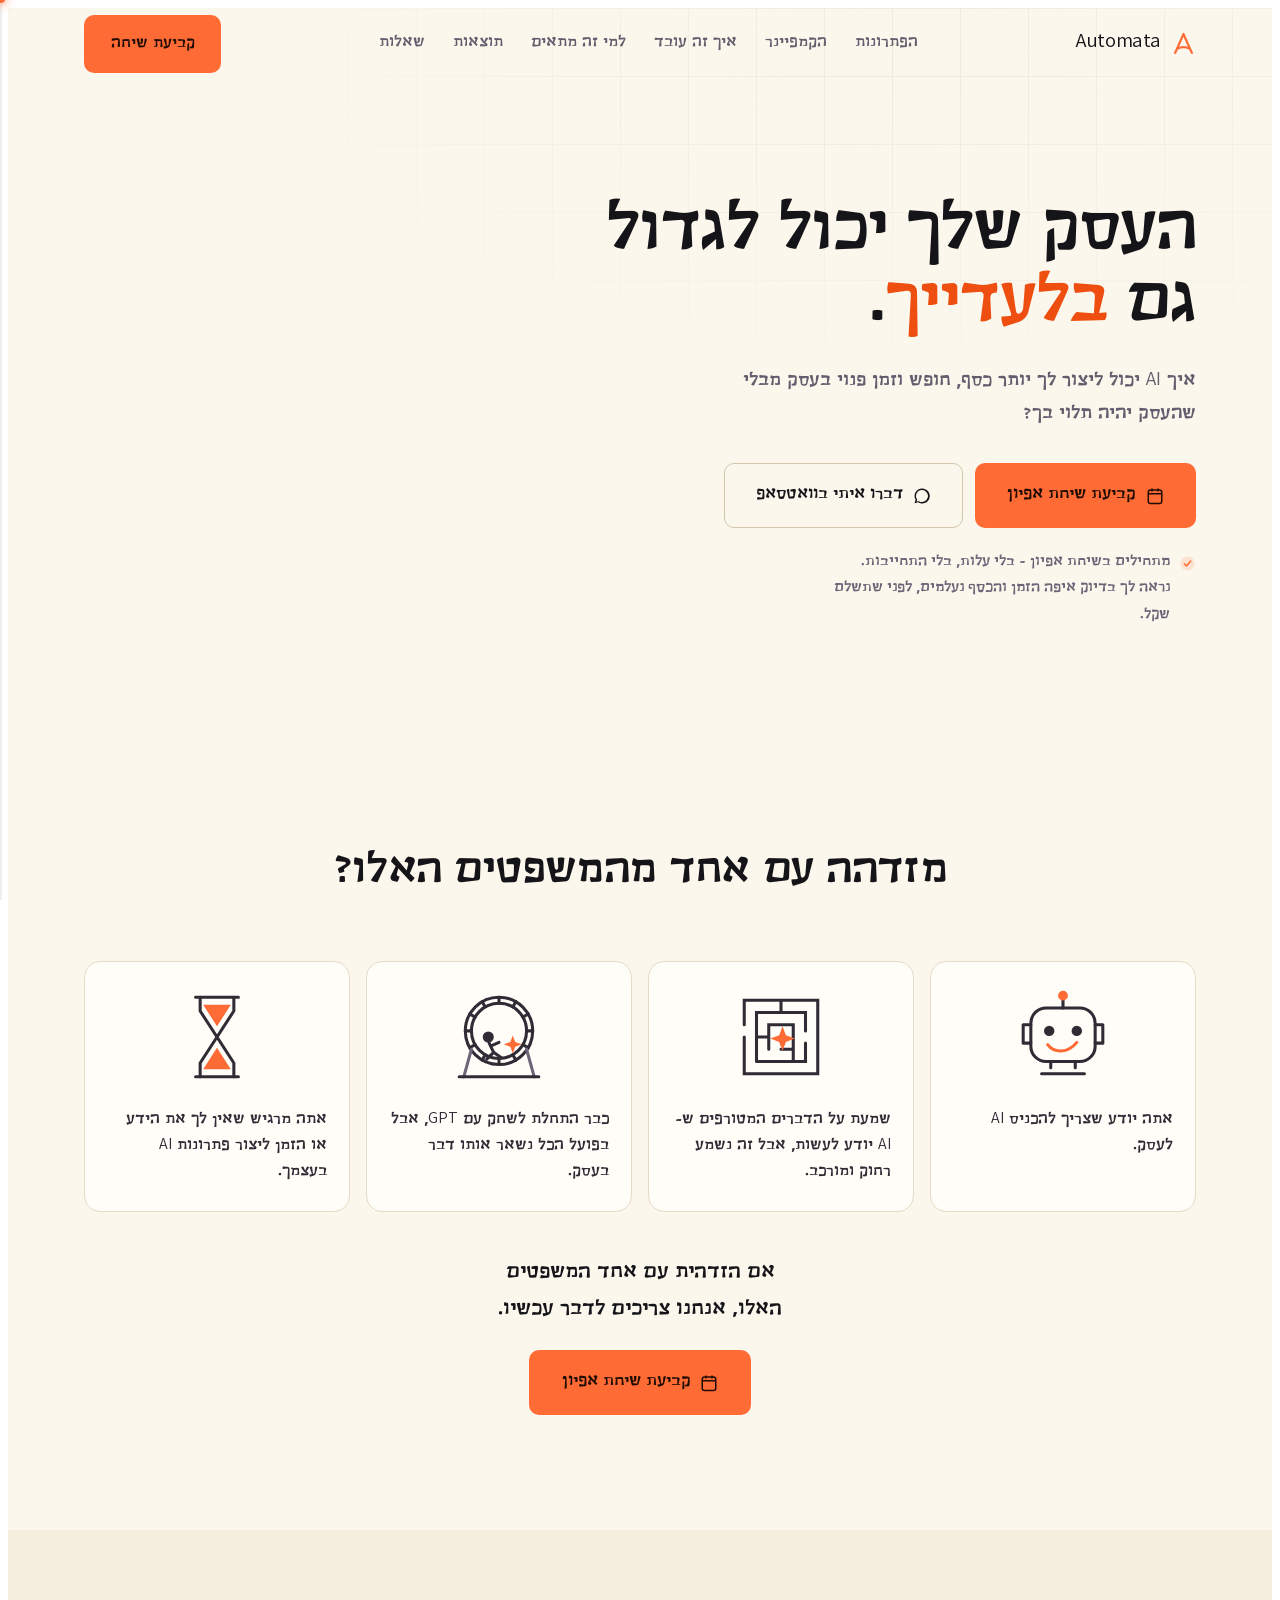
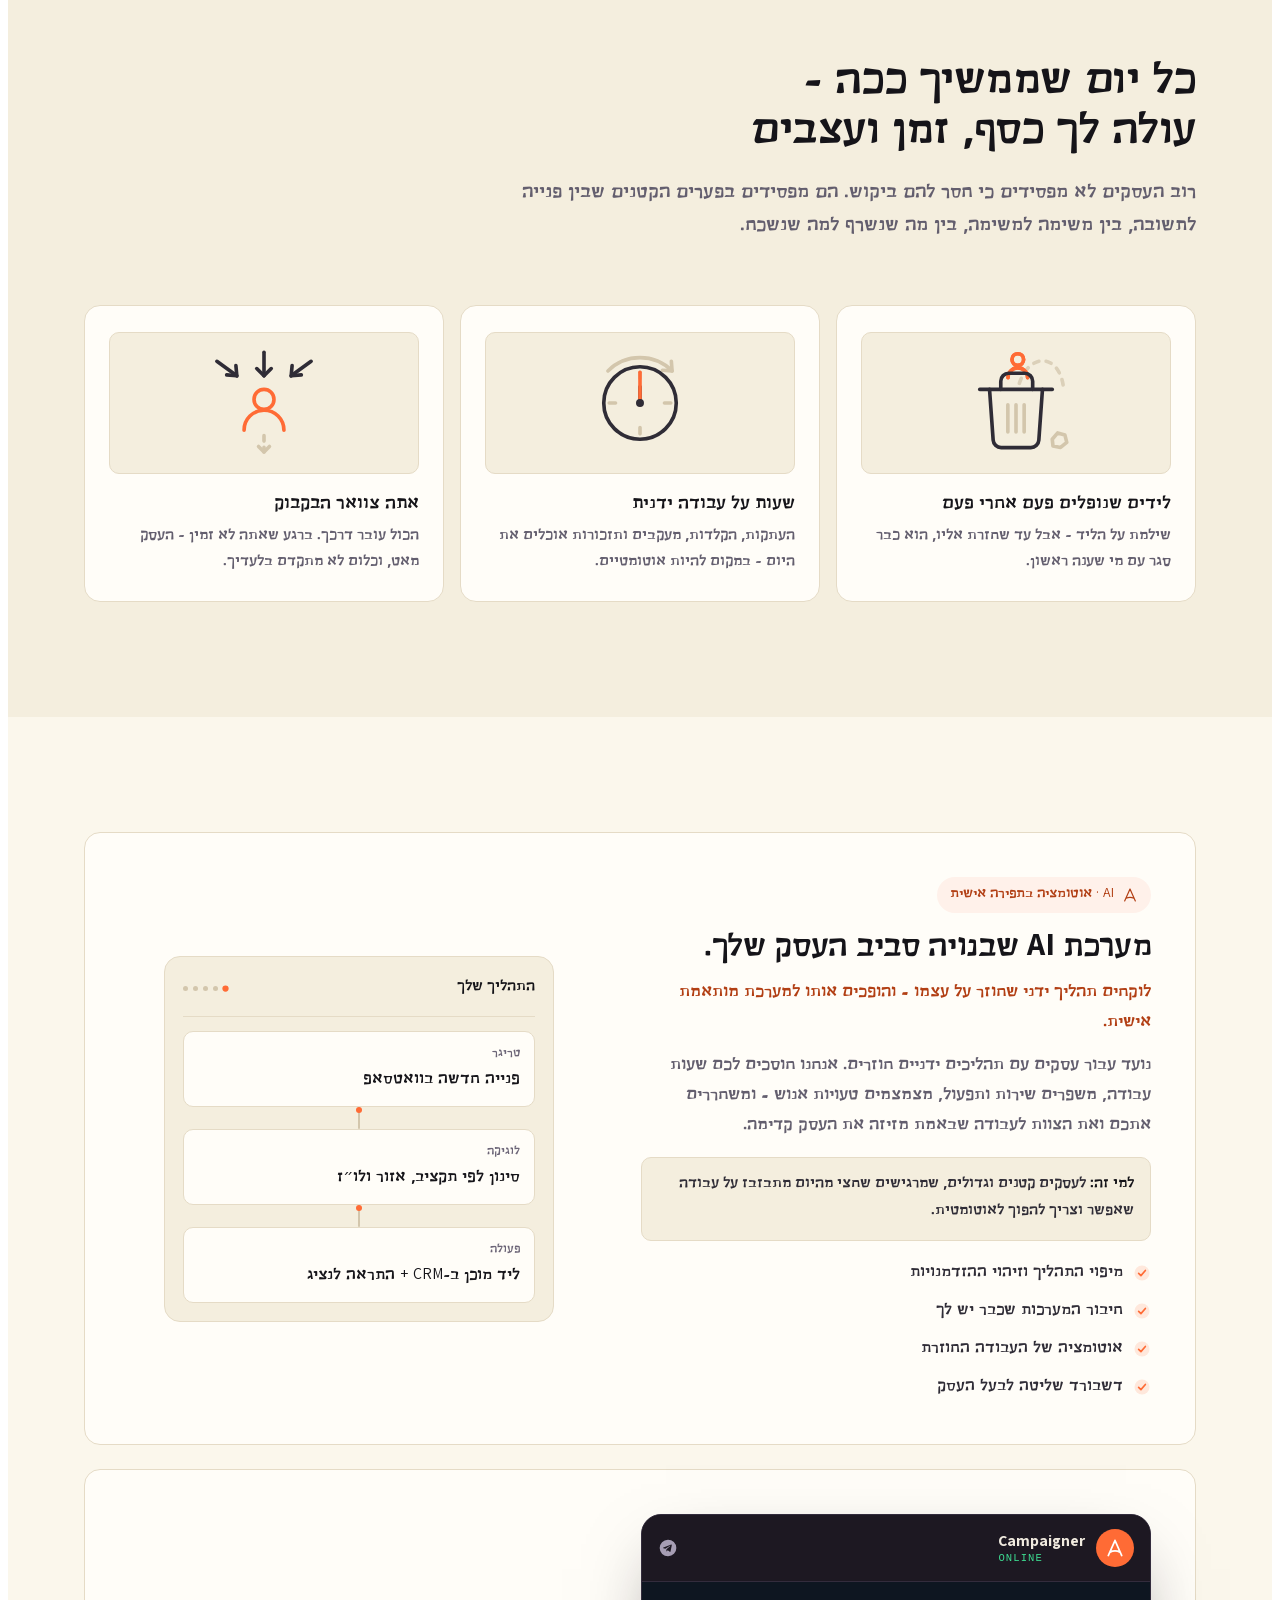
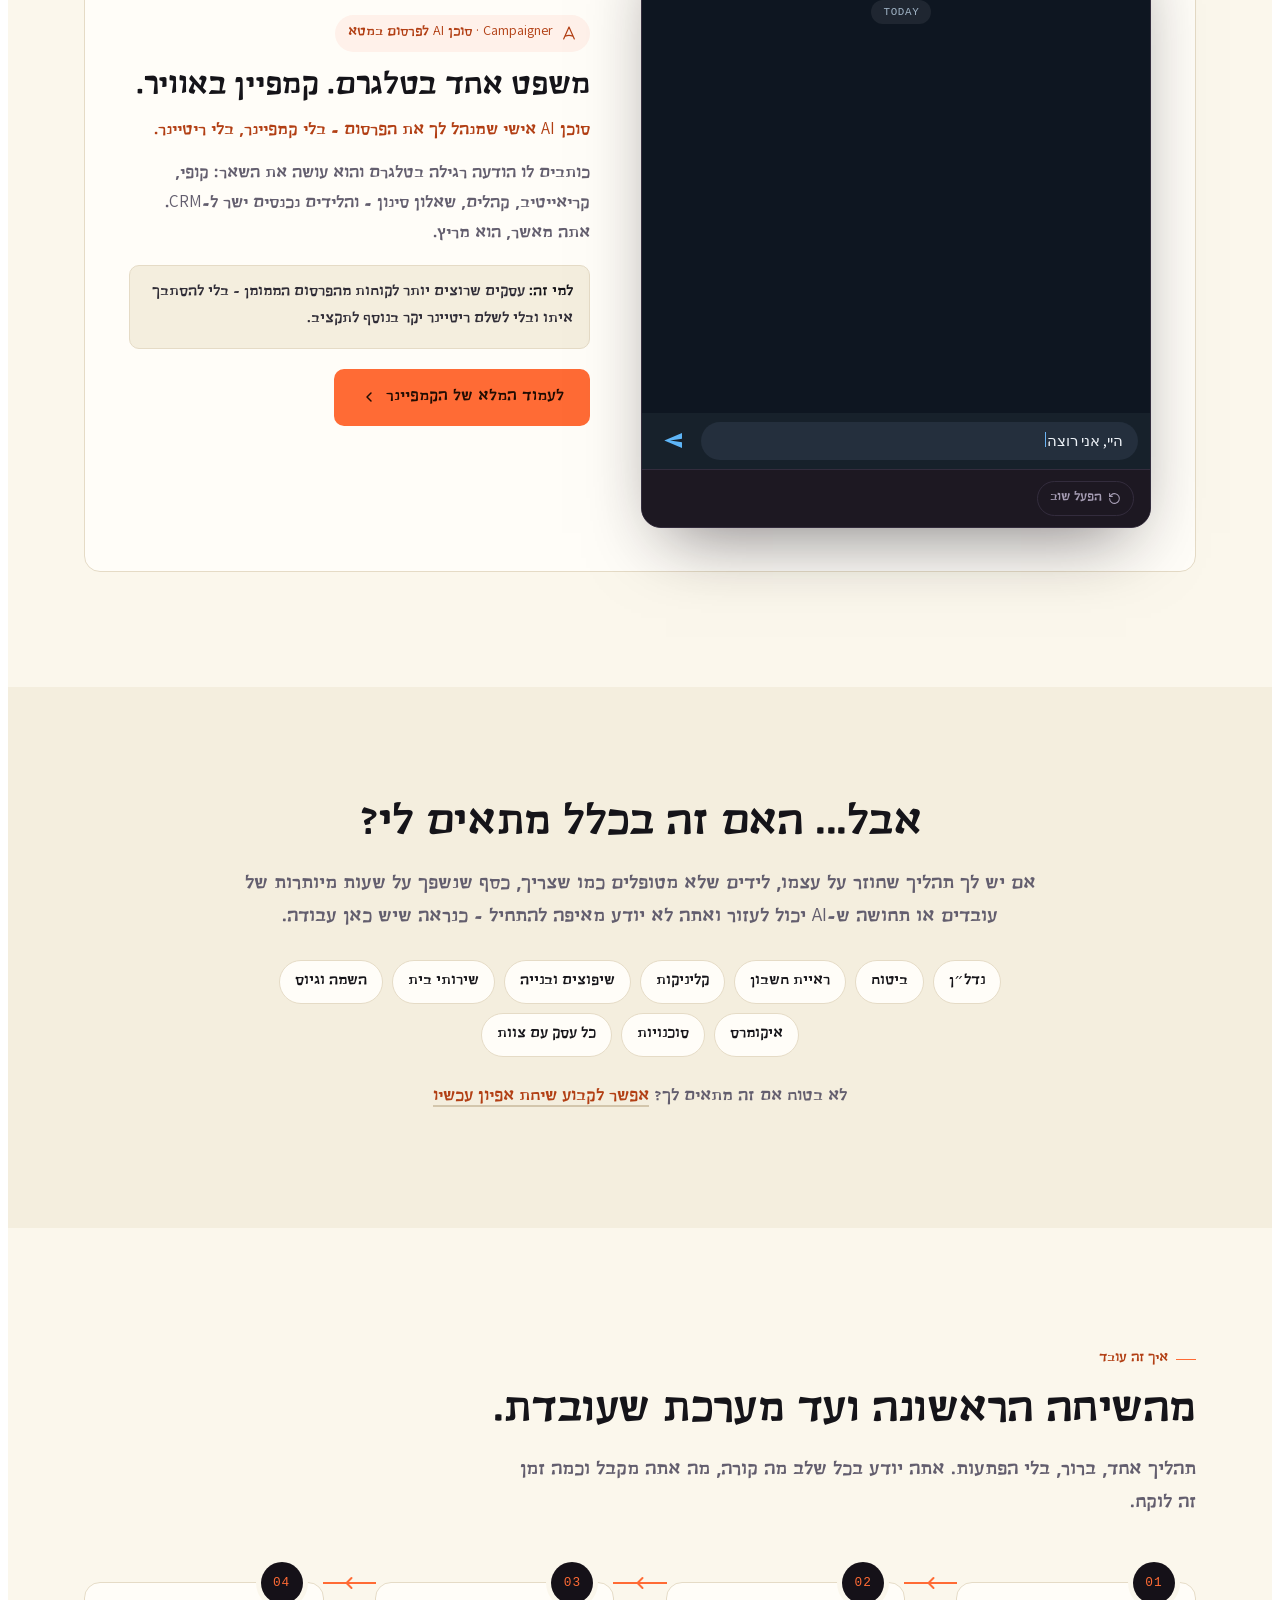
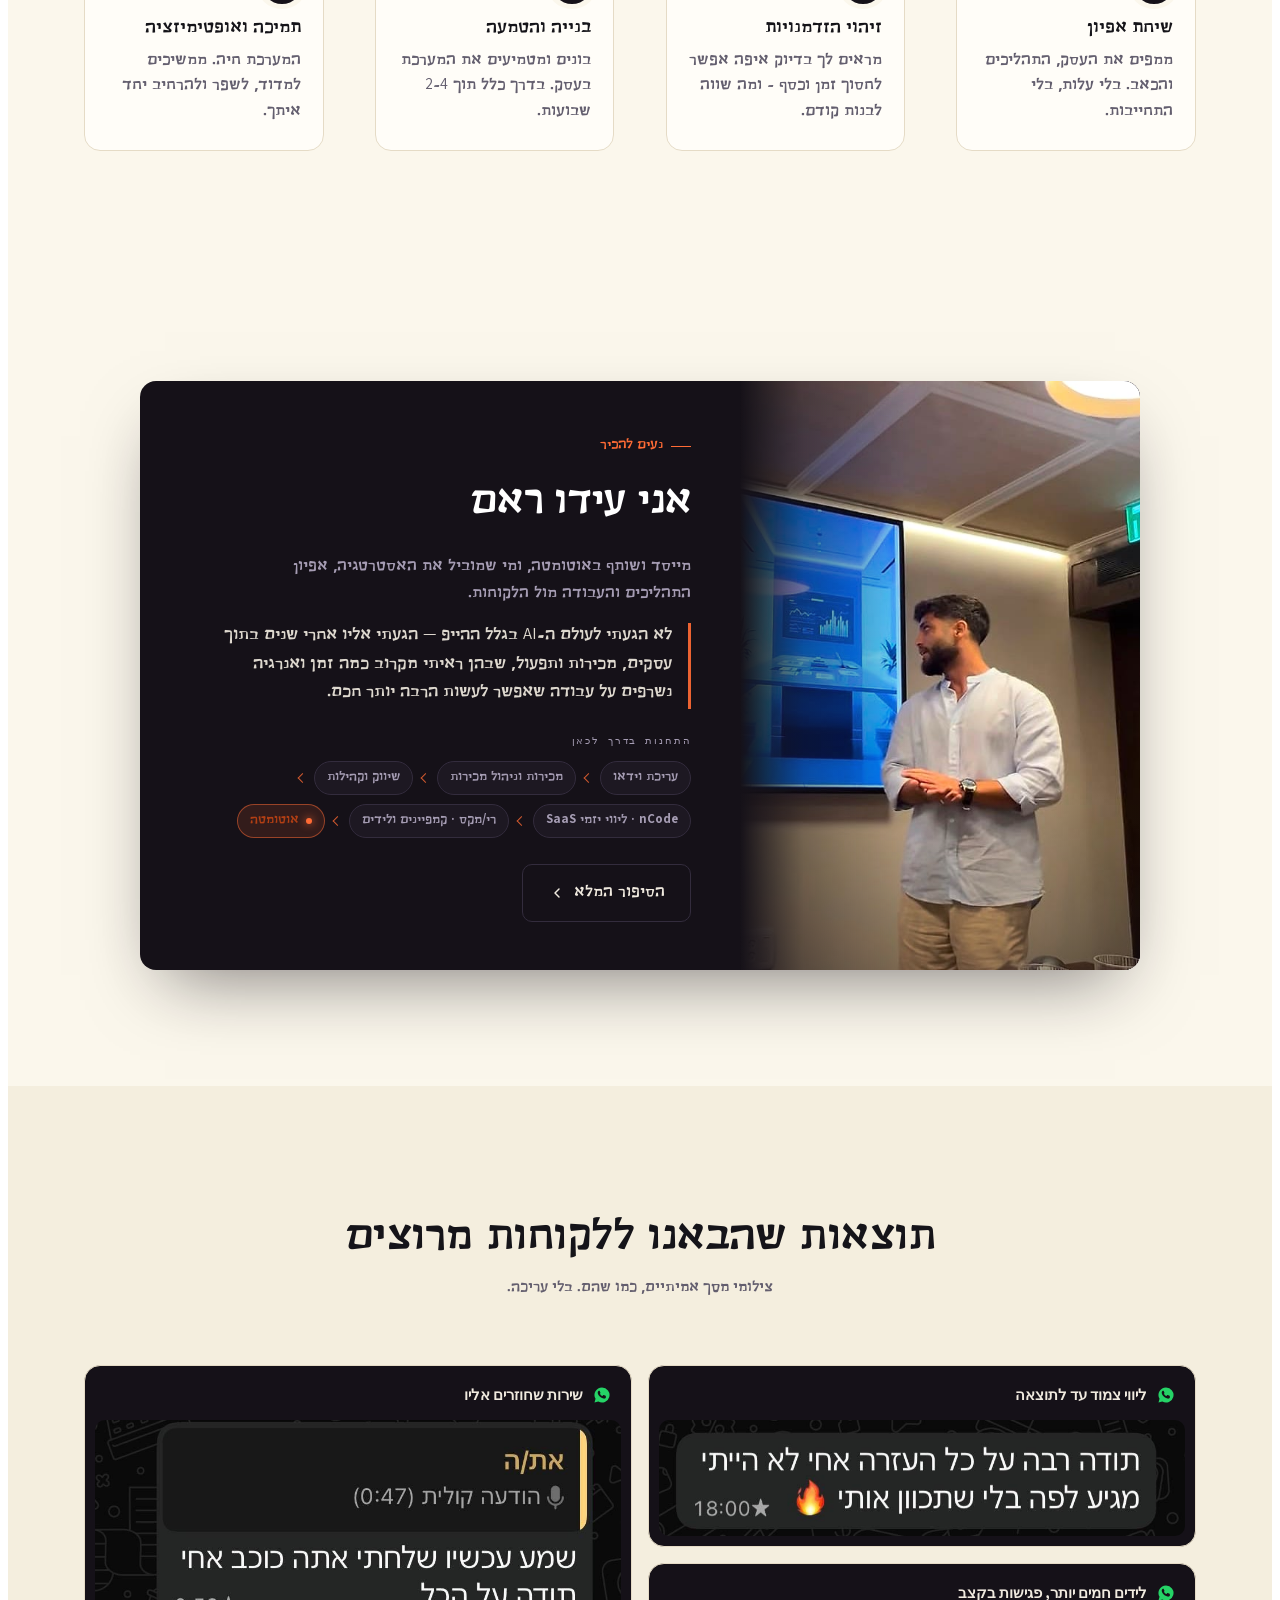
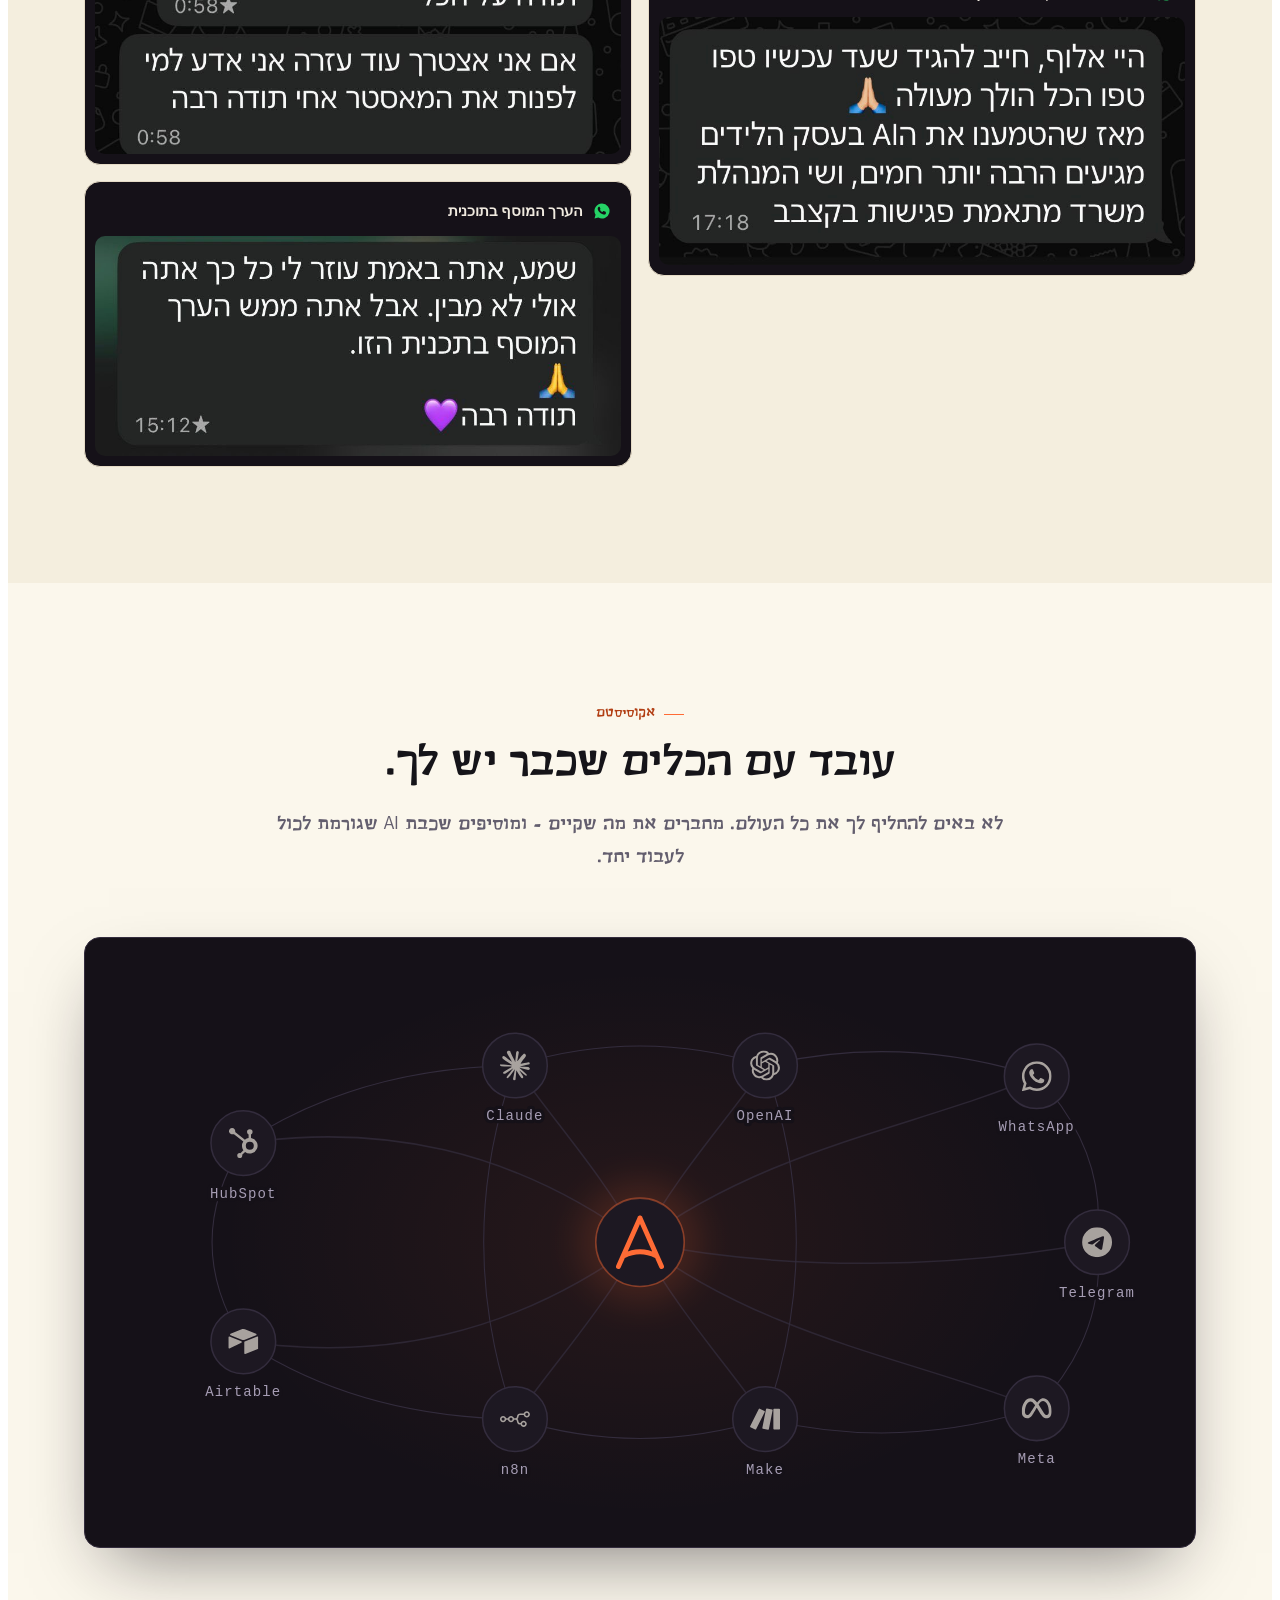
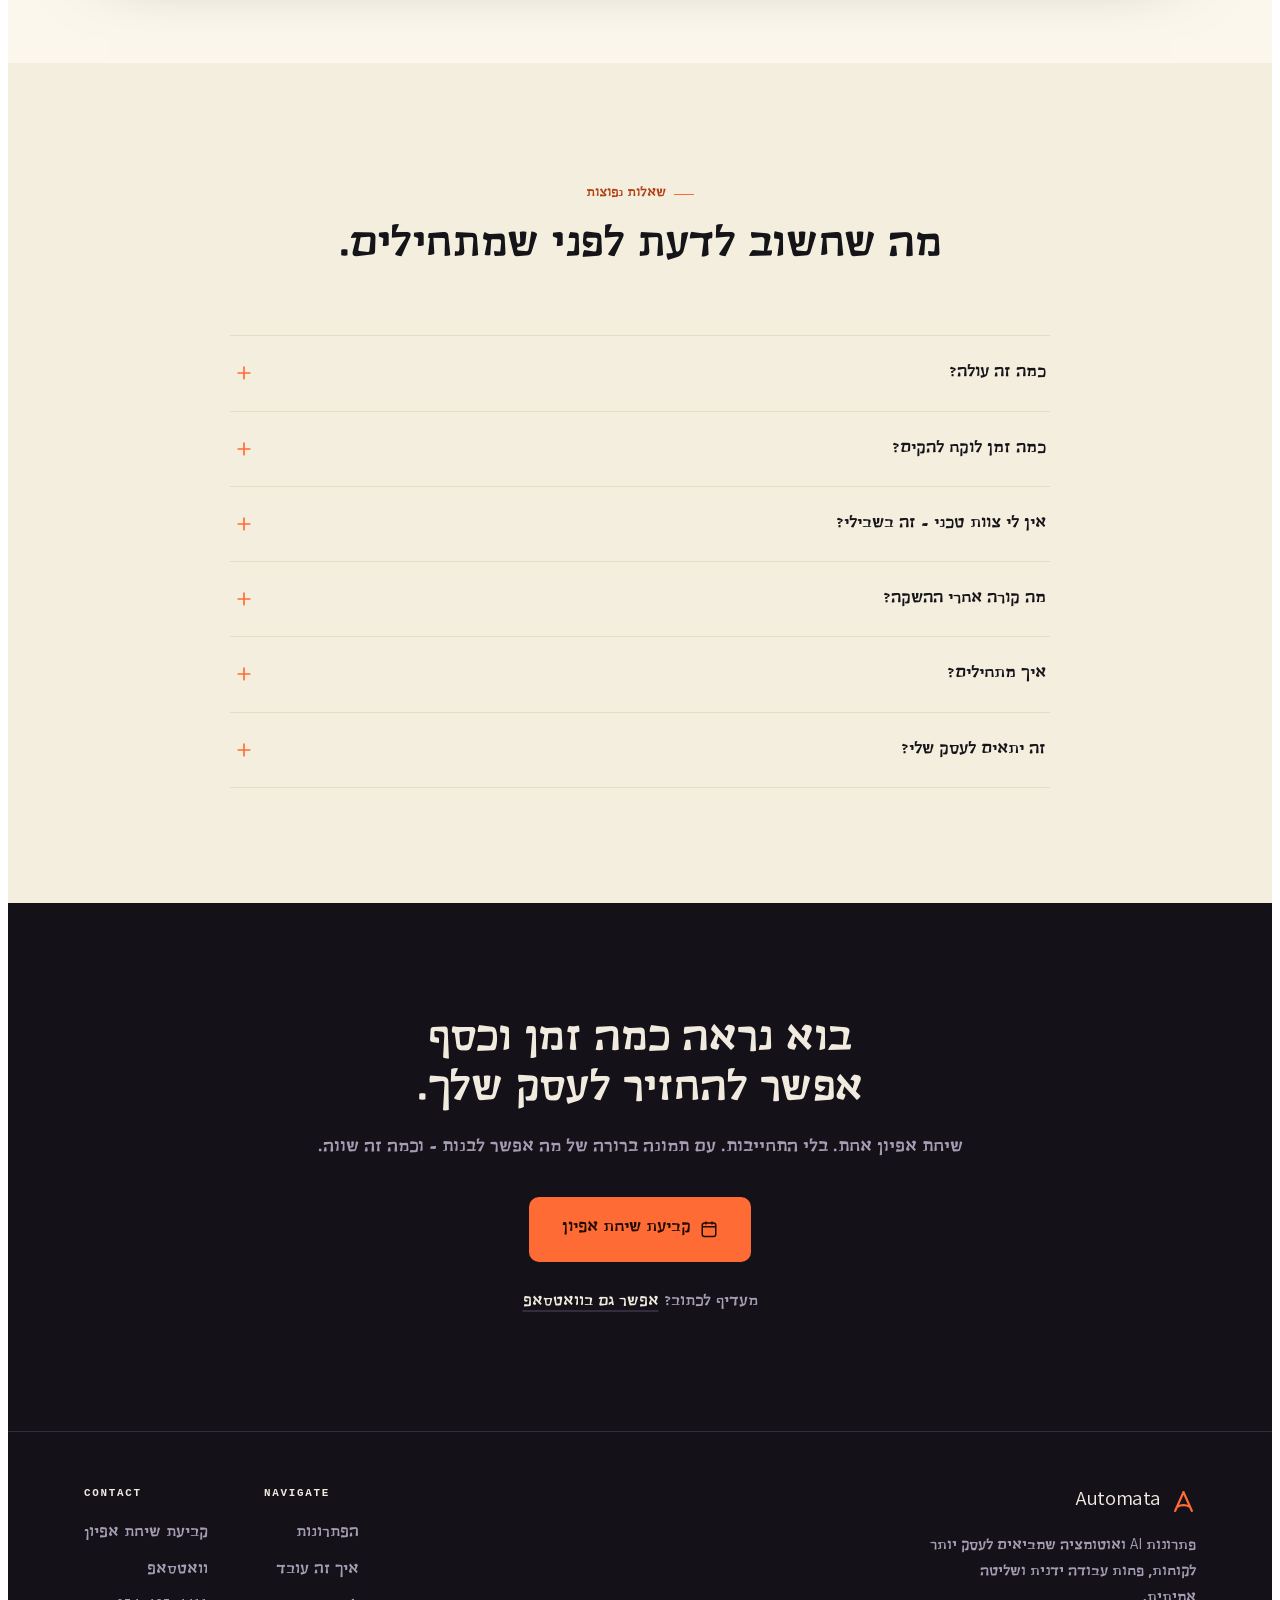
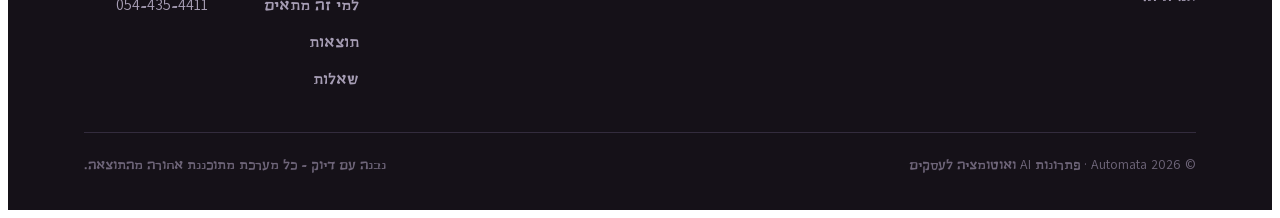
==== commit 1be4ade6: "a11y+share: AA contrast (faint/dim/accent tokens, journey label), 44px tap targets, footer heading l" ====
--- a/index.html
+++ b/index.html
@@ -8,6 +8,12 @@
 <meta property="og:title" content="Automata - פתרונות AI ואוטומציה לעסקים">
 <meta property="og:description" content="העסק שלך עובד גם כשאתה ישן. כל פנייה נענית תוך שניות, עוברת סינון ומגיעה ל-CRM כליד מוכן.">
 <meta property="og:type" content="website">
+<meta property="og:url" content="https://automata-site.vercel.app/">
+<meta property="og:locale" content="he_IL">
+<meta property="og:image" content="https://automata-site.vercel.app/img/og.png">
+<meta property="og:image:width" content="1200">
+<meta property="og:image:height" content="630">
+<meta name="twitter:card" content="summary_large_image">
 <meta name="theme-color" content="#FBF7EC">
 <link rel="icon" href="data:image/svg+xml,%3Csvg xmlns='http://www.w3.org/2000/svg' viewBox='0 0 24 24' fill='none' stroke='%23FF6B35' stroke-width='2.4' stroke-linecap='round'%3E%3Cpath d='M12 3 20 21M12 3 4 21M6 17q6-3 12 0'/%3E%3C/svg%3E">
 <link rel="stylesheet" href="/css/fonts.css">
@@ -857,7 +863,7 @@
         </div>
         <div class="fcols">
           <div class="fcol">
-            <h4>Navigate</h4>
+            <h3>Navigate</h3>
             <a href="#solutions">הפתרונות</a>
             <a href="#how">איך זה עובד</a>
             <a href="#fit">למי זה מתאים</a>
@@ -865,7 +871,7 @@
             <a href="#faq">שאלות</a>
           </div>
           <div class="fcol">
-            <h4>Contact</h4>
+            <h3>Contact</h3>
             <a data-cal href="https://cal.com/ido-reem/%D7%A9%D7%99%D7%97%D7%AA-%D7%90%D7%A4%D7%99%D7%95%D7%9F-%D7%9C%D7%A2%D7%A1%D7%A7-%D7%A9%D7%9C%D7%9A" target="_blank" rel="noopener">קביעת שיחת אפיון</a>
             <a data-wa href="https://wa.me/972544354411?text=%D7%94%D7%99%D7%99%2C%20%D7%94%D7%92%D7%A2%D7%AA%D7%99%20%D7%93%D7%A8%D7%9A%20%D7%94%D7%90%D7%AA%D7%A8%20%D7%95%D7%90%D7%A9%D7%9E%D7%97%20%D7%9C%D7%A9%D7%9E%D7%95%D7%A2%20%D7%A2%D7%9C%20%D7%A4%D7%AA%D7%A8%D7%95%D7%A0%D7%95%D7%AA%20AI%20%D7%95%D7%90%D7%95%D7%98%D7%95%D7%9E%D7%A6%D7%99%D7%94%20%D7%9C%D7%A2%D7%A1%D7%A7%20%D7%A9%D7%9C%D7%99" target="_blank" rel="noopener">וואטסאפ</a>
             <a href="tel:+972544354411" dir="ltr" style="text-align:right">054-435-4411</a>
--- a/css/style.css
+++ b/css/style.css
@@ -18,11 +18,12 @@
   --ink:#151419;
   --ink-soft:#2F2C36;
   --ink-mute:#635E6E;
-  --ink-faint:#8F8899;
+  --ink-faint:#6C6577;  /* was #8F8899 — 3.2:1 on paper failed AA; now ~5:1 */
 
   /* the one bold thing */
   --signal:#FF6B35;
   --signal-ink:#B23F14;
+  --signal-text:#EE4E0F;  /* accent for TEXT on paper — >=3:1; buttons keep --signal */
   --signal-wash:#FFF1EA;
 
   /* the dark instrument */
@@ -30,7 +31,7 @@
   --console-2:#1D1822;
   --console-line:#332C3D;
   --console-fg:#F0EADF;
-  --console-dim:#8D8399;
+  --console-dim:#A69DB4;  /* was #8D8399 — brighter for AA on the dark console */
   --live:#3DDC91;
 
   /* structure */
@@ -81,7 +82,7 @@
 .h{font-size:clamp(1.85rem,3.4vw,2.75rem);line-height:1.14;letter-spacing:-.01em;color:var(--ink);text-wrap:balance}
 .h3{font-size:clamp(1.15rem,1.7vw,1.35rem);line-height:1.35;color:var(--ink)}
 .lead{font-size:clamp(1.05rem,1.5vw,1.22rem);line-height:1.72;color:var(--ink-mute);text-wrap:pretty}
-.sig{color:var(--signal)}
+.sig{color:var(--signal-text)}
 
 /* עינית.
    חשוב: letter-spacing ו-uppercase הם כלים לטיניים. על עברית הם שוברים את המילה
@@ -127,7 +128,7 @@
 .nav-links a{padding:8px 13px;border-radius:var(--r-md);color:var(--ink-mute);font-size:.97rem;transition:color .2s,background .2s}
 .nav-links a:hover{color:var(--ink);background:var(--paper-2)}
 .nav-cta{display:flex;align-items:center;gap:10px}
-.menu-btn{display:none;background:none;border:1.5px solid var(--rule-strong);border-radius:var(--r-md);padding:7px;cursor:pointer;color:var(--ink)}
+.menu-btn{display:none;background:none;border:1.5px solid var(--rule-strong);border-radius:var(--r-md);padding:11px;cursor:pointer;color:var(--ink)}
 .menu-btn svg{width:21px;height:21px}
 
 /* ---------- hero ---------- */
@@ -344,6 +345,8 @@
 .fit .close{color:var(--ink-mute);font-size:1.05rem}
 .fit .close a{color:var(--signal-ink);text-decoration:underline;text-decoration-thickness:1.5px;text-underline-offset:5px;text-decoration-color:var(--rule-strong);transition:color .2s,text-decoration-color .2s}
 .fit .close a:hover{color:var(--signal);text-decoration-color:currentColor}
+/* Expand tiny inline links to a 44px-class touch target without moving layout. */
+.fit .close a,.cal-alt a{display:inline-block;padding-block:12px;margin-block:-12px}
 
 /* ---------- how (רצף אמיתי — לכן ממוספר) ----------
    מסילה אחת שעוברת דרך ארבעה שלבים. הקו העליון של הכרטיס הוא המסילה,
@@ -484,7 +487,7 @@
   transform:translateY(-50%) rotate(45deg);opacity:.8;
 }
 .ido-path li.now{
-  background:rgba(255,107,53,.13);border-color:rgba(255,107,53,.5);color:#FFB48F;
+  background:rgba(255,107,53,.13);border-color:rgba(255,107,53,.5);color:var(--signal-ink);
 }
 .ido-path li.now::before{
   content:"";width:6px;height:6px;border-radius:99px;flex:none;
@@ -779,7 +782,7 @@
 .footer-top{display:flex;flex-wrap:wrap;justify-content:space-between;gap:36px;padding-block-end:32px;border-block-end:1px solid var(--console-line)}
 .fdesc{margin-block-start:14px;max-width:34ch;line-height:1.7;font-size:.96rem}
 .fcols{display:flex;gap:56px;flex-wrap:wrap}
-.fcol h4{font-family:var(--mono);font-size:.68rem;letter-spacing:.16em;color:var(--console-fg);text-transform:uppercase;margin-block-end:12px;direction:ltr}
+.fcol h3{font-family:var(--mono);font-size:.68rem;letter-spacing:.16em;color:var(--console-fg);text-transform:uppercase;margin-block-end:12px;direction:ltr}
 .fcol a{display:block;padding-block:5px;font-size:.97rem}
 .footer-bot{display:flex;flex-wrap:wrap;justify-content:space-between;gap:12px;padding-block-start:22px;font-size:.87rem;color:#6E6579}
 
--- a/css/campaigner.css
+++ b/css/campaigner.css
@@ -90,8 +90,12 @@
 /* ---------- שורת ההקלדה (Composer) בסגנון טלגרם ----------
    ההודעות של בעלת העסק "מוקלדות" כאן אות-אות לפני שהן נשלחות לשיחה -
    הדגמה חיה של המוצר: כותבים הודעה רגילה, הסוכן עושה את השאר. */
-.cg-composer{display:flex;align-items:center;gap:9px;padding:9px 12px;background:#17212b;border-block-start:1px solid #0e1621}
-.cg-input{flex:1;position:relative;min-width:0;min-height:38px;line-height:22px;background:#242f3d;border-radius:19px;padding:8px 15px;font-family:'Assistant',sans-serif;font-size:.94rem;color:#eef3f8;overflow:hidden;white-space:nowrap}
+/* align-items:flex-end — כשהתיבה גדלה לשתי שורות, כפתור השליחה נשאר
+   מיושר לתחתית (כמו טלגרם/וואטסאפ), לא באמצע. */
+.cg-composer{display:flex;align-items:flex-end;gap:9px;padding:9px 12px;background:#17212b;border-block-start:1px solid #0e1621}
+/* הטקסט עוטף לשורה חדשה ונשאר בתוך התיבה - התיבה גדלה לגובה במקום
+   שהתוכן ייגלל אופקית וימשוך את התצוגה. word-break שובר גם מילה ארוכה. */
+.cg-input{flex:1;position:relative;min-width:0;min-height:38px;line-height:22px;background:#242f3d;border-radius:19px;padding:8px 15px;font-family:'Assistant',sans-serif;font-size:.94rem;color:#eef3f8;white-space:normal;overflow-wrap:break-word;word-break:break-word}
 .cg-ph{position:absolute;inset-inline-start:15px;inset-block-start:8px;color:#6b8299;transition:opacity .2s}
 .cg-composer.typing .cg-ph{opacity:0}
 .cg-txt{display:inline}
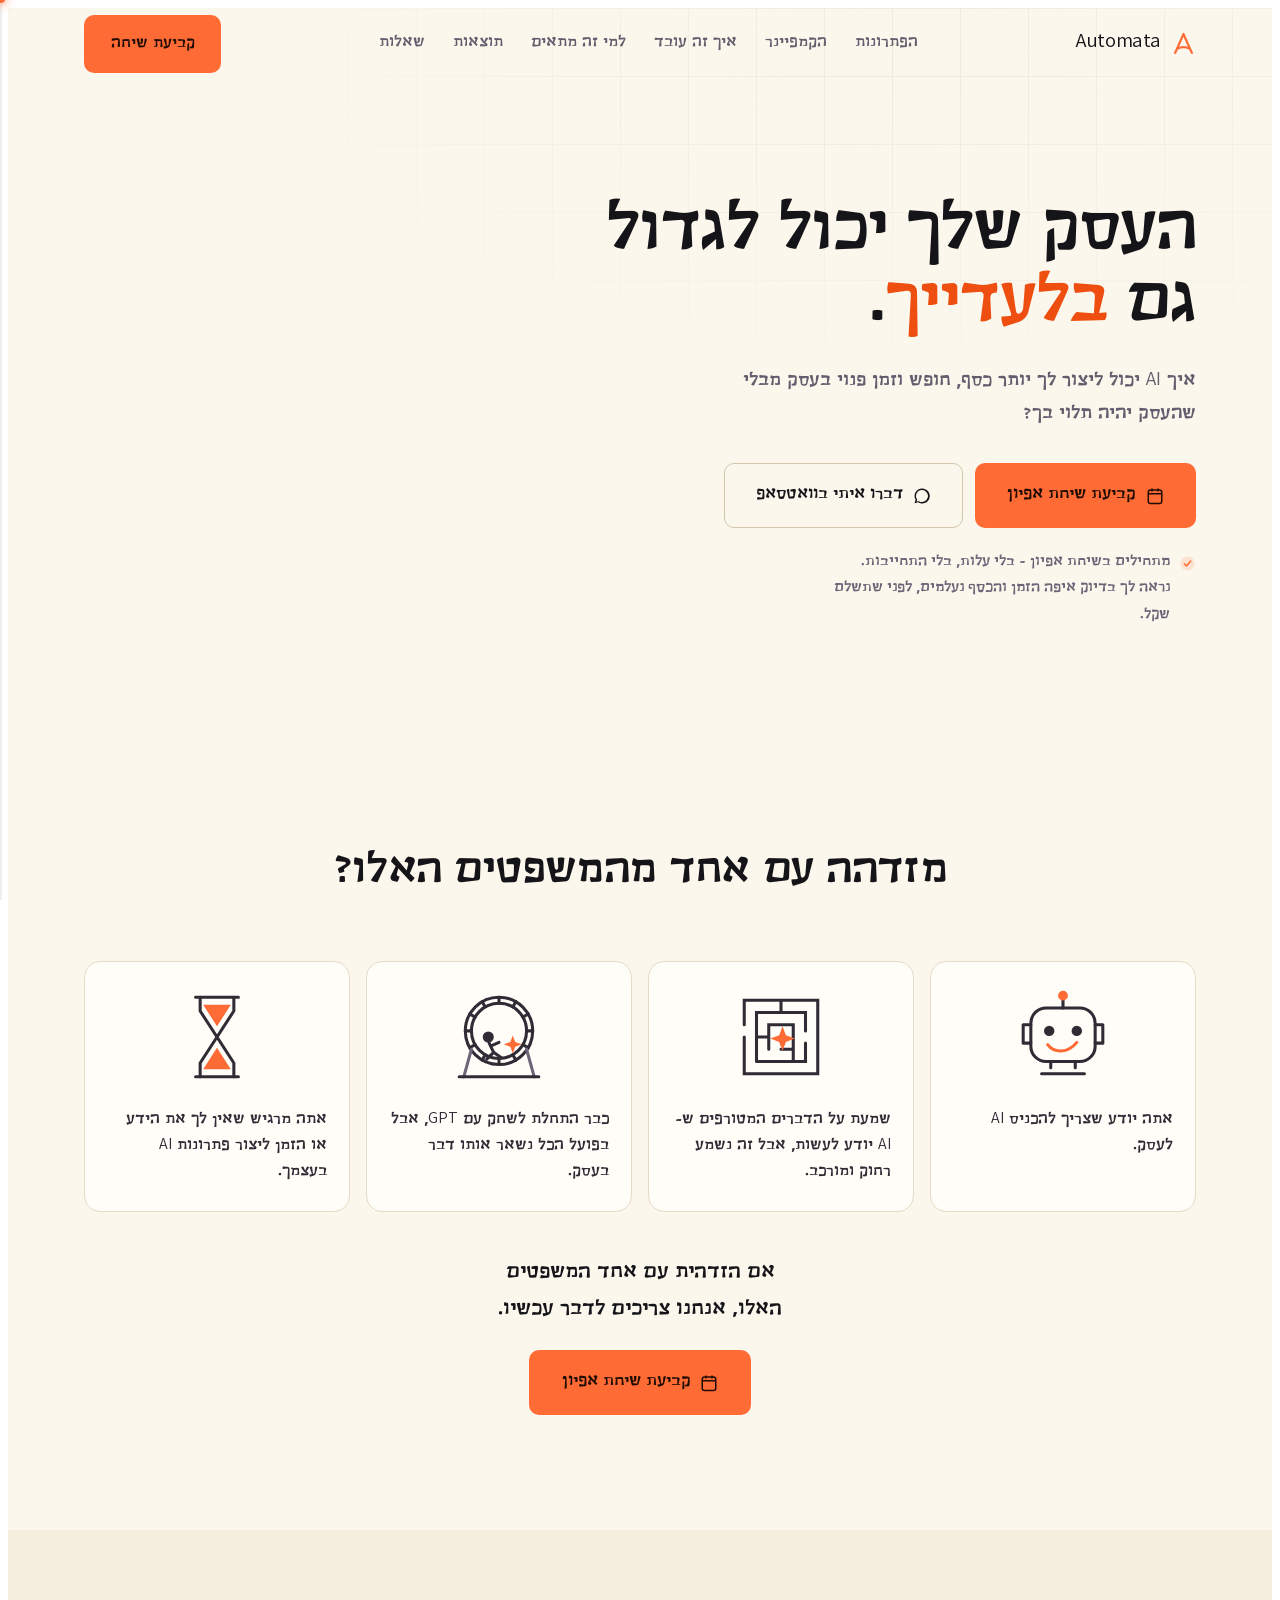
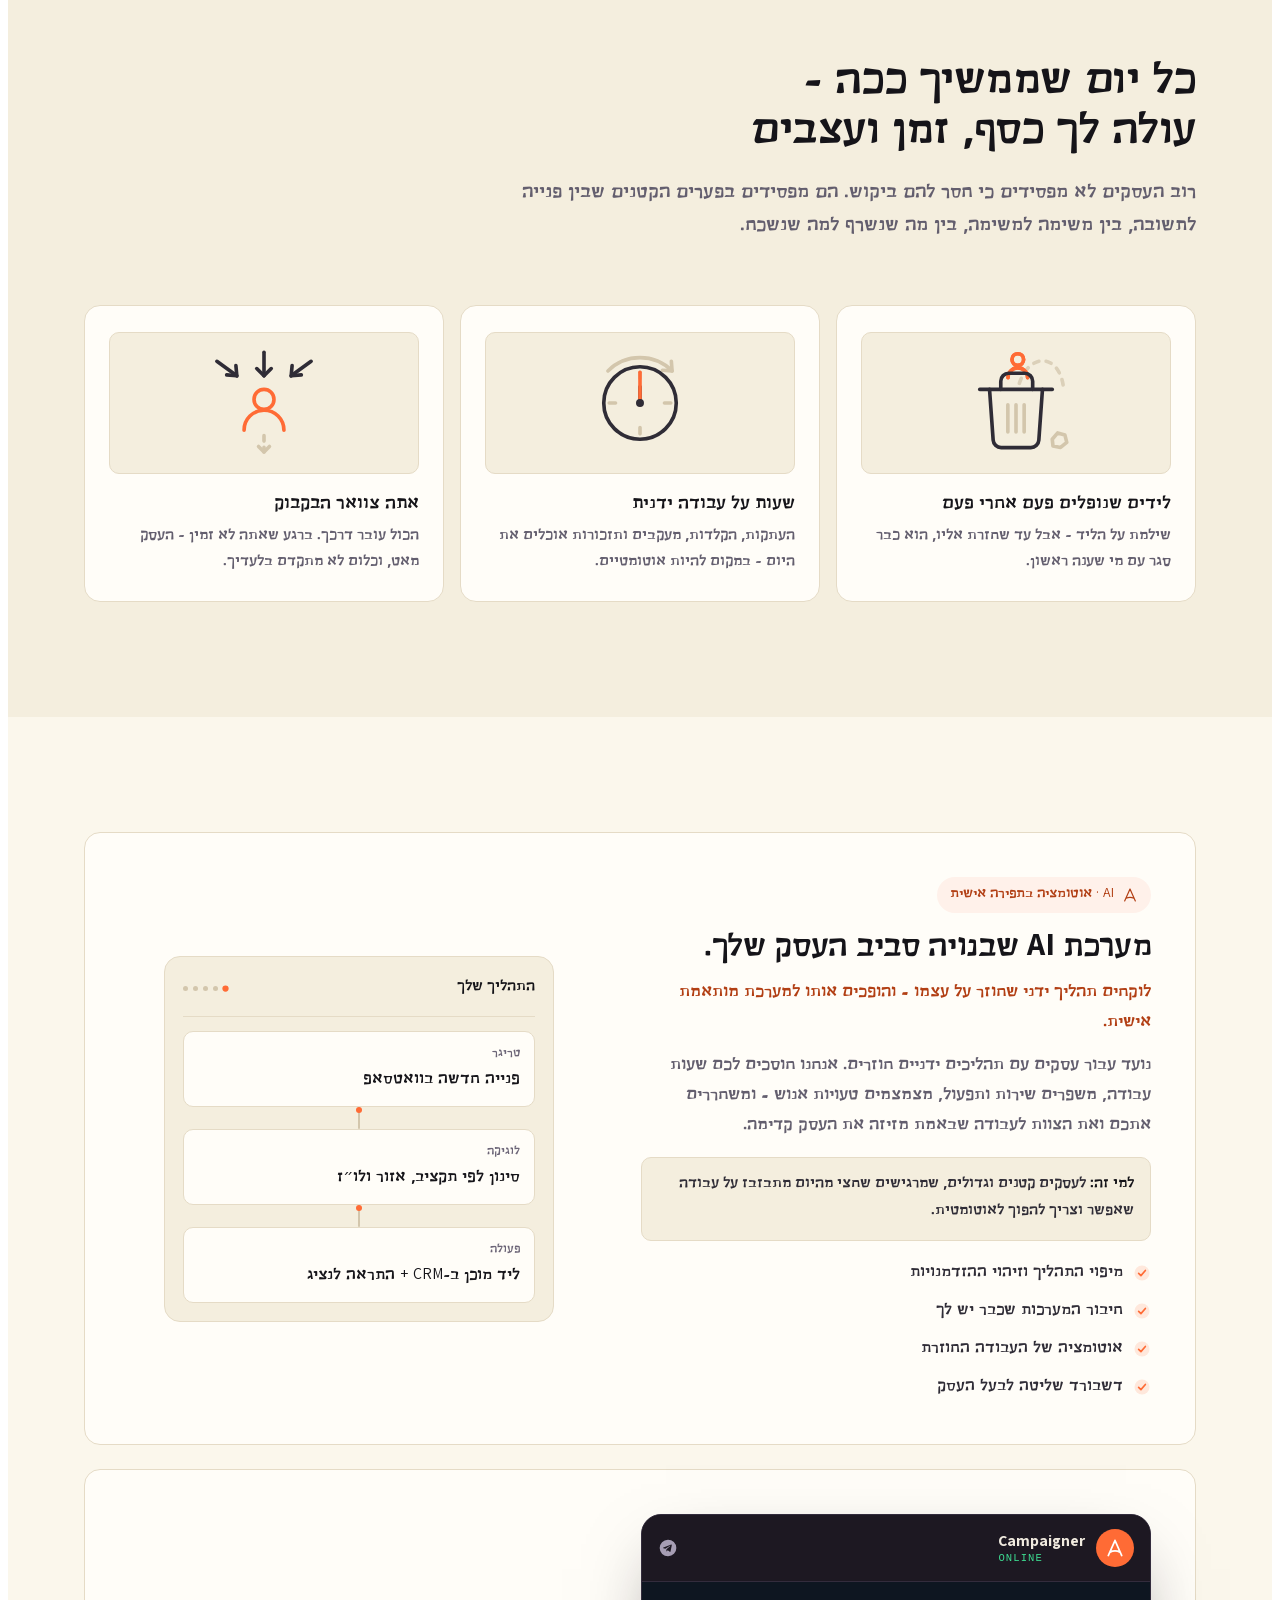
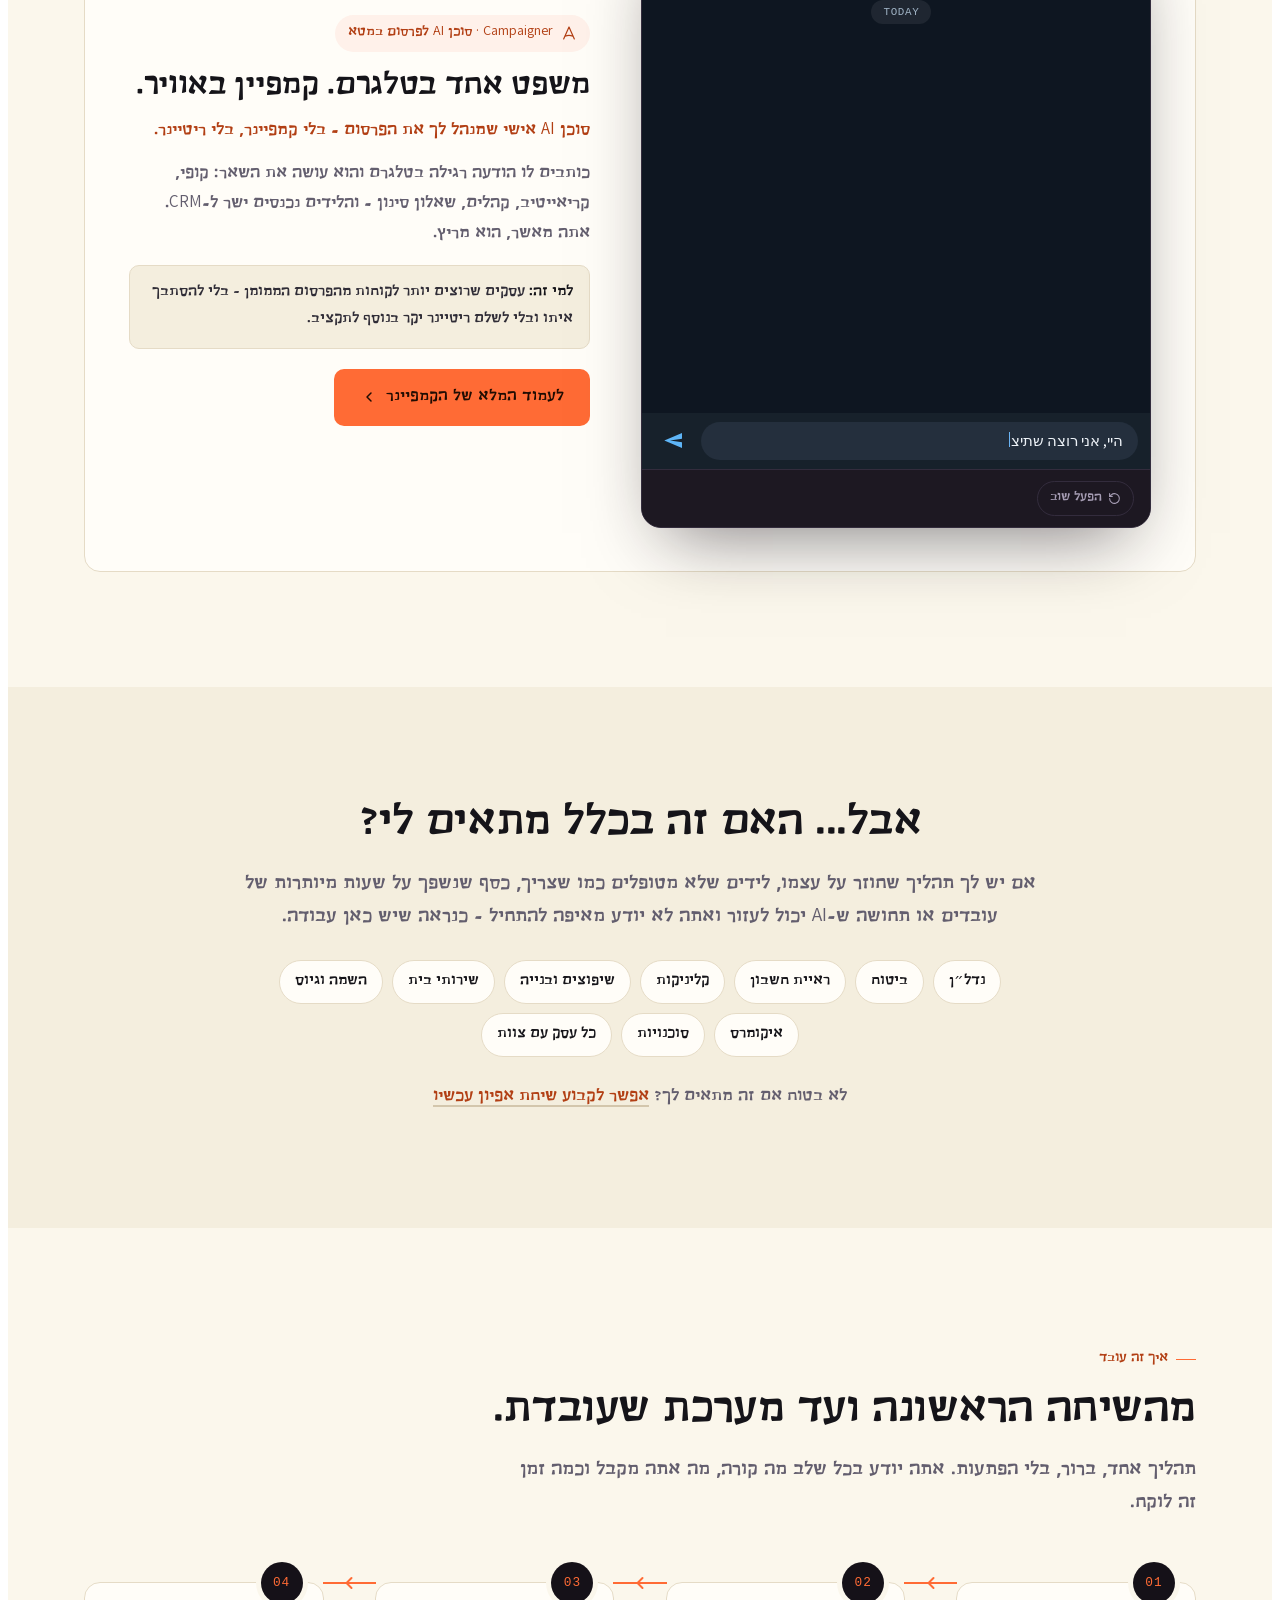
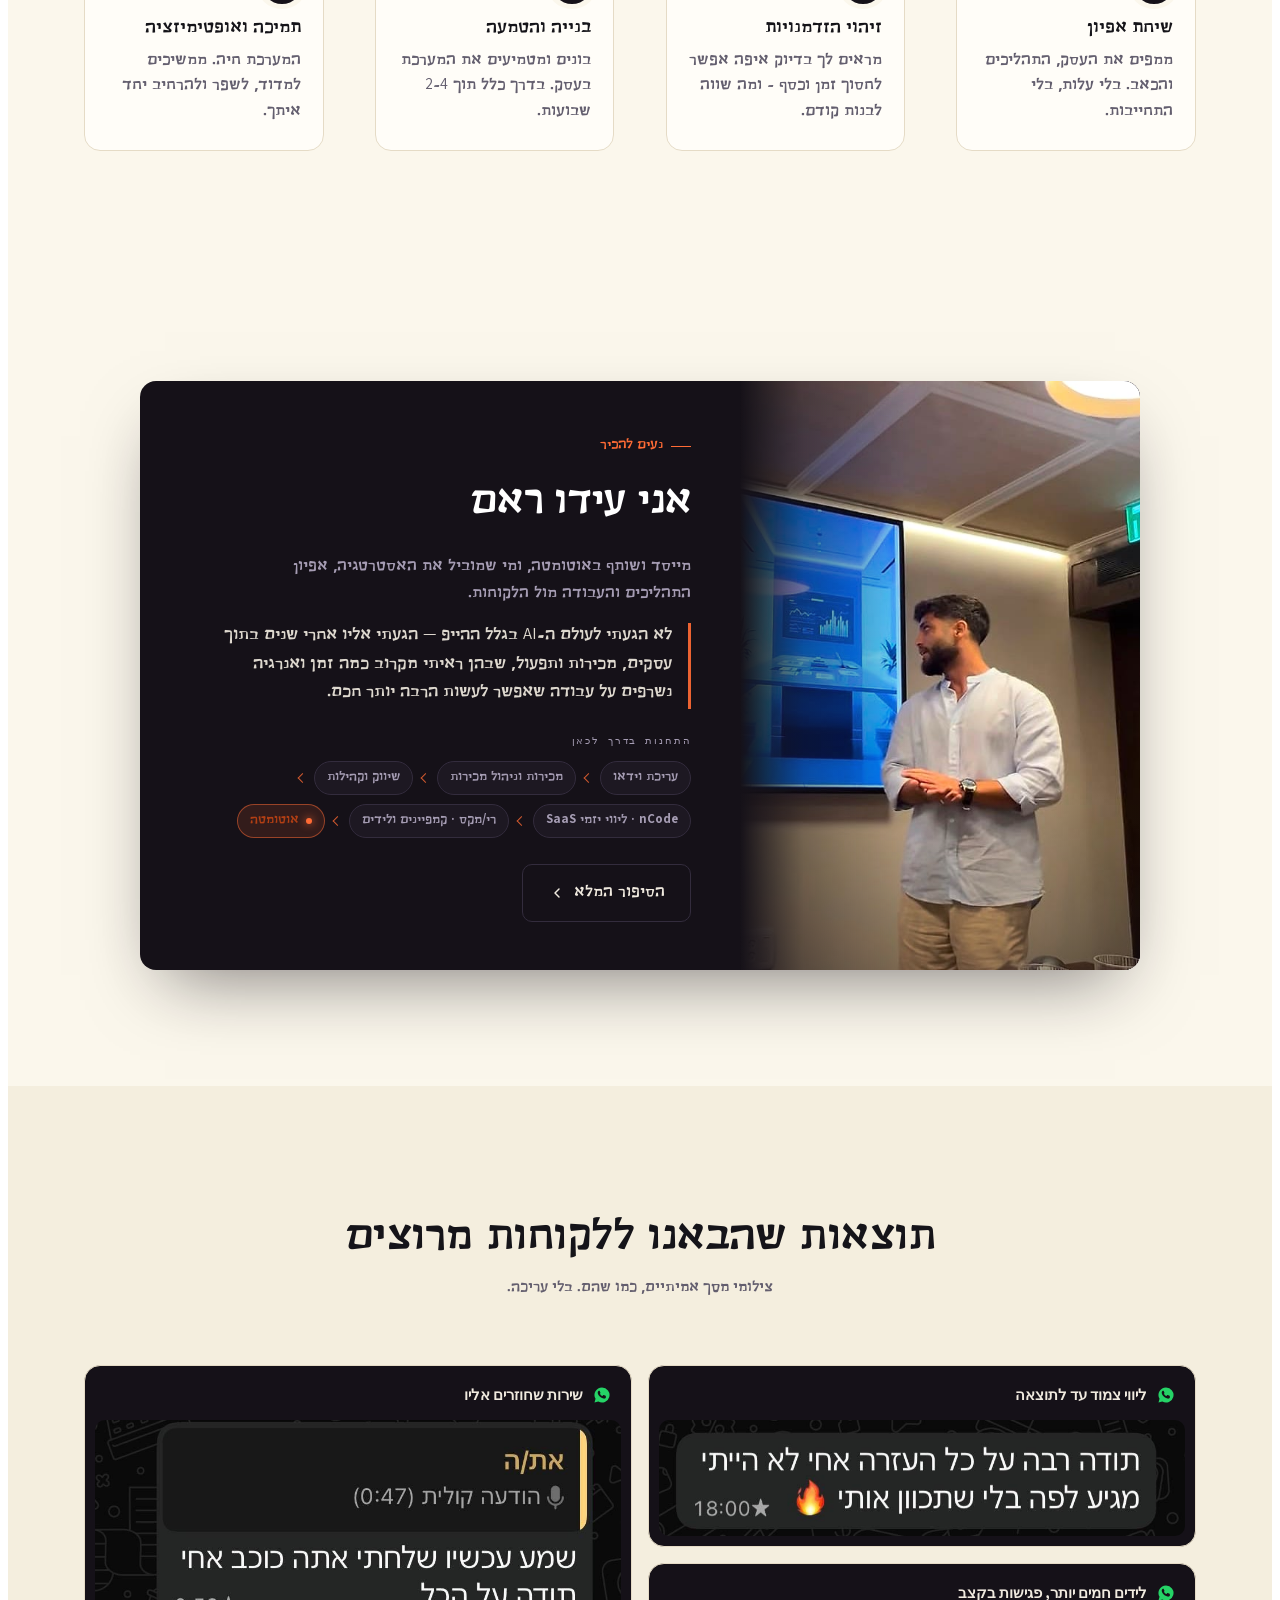
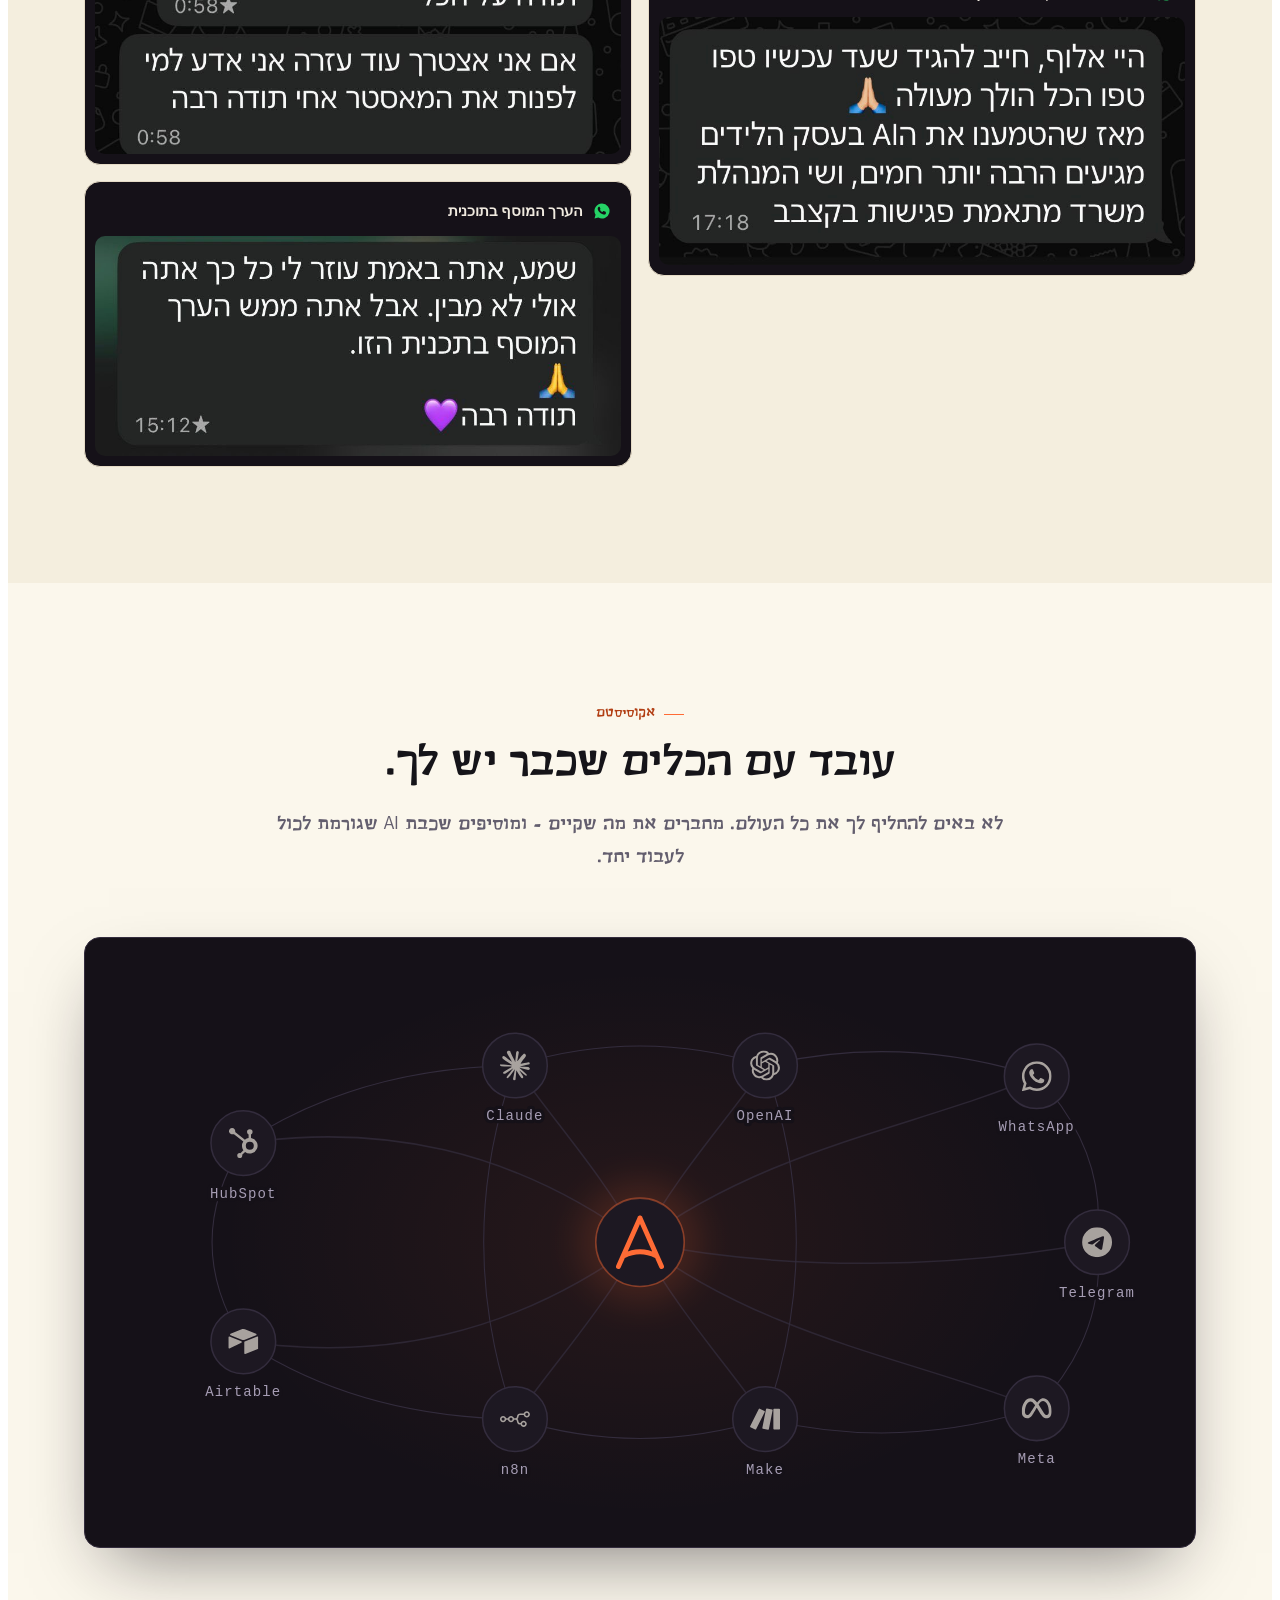
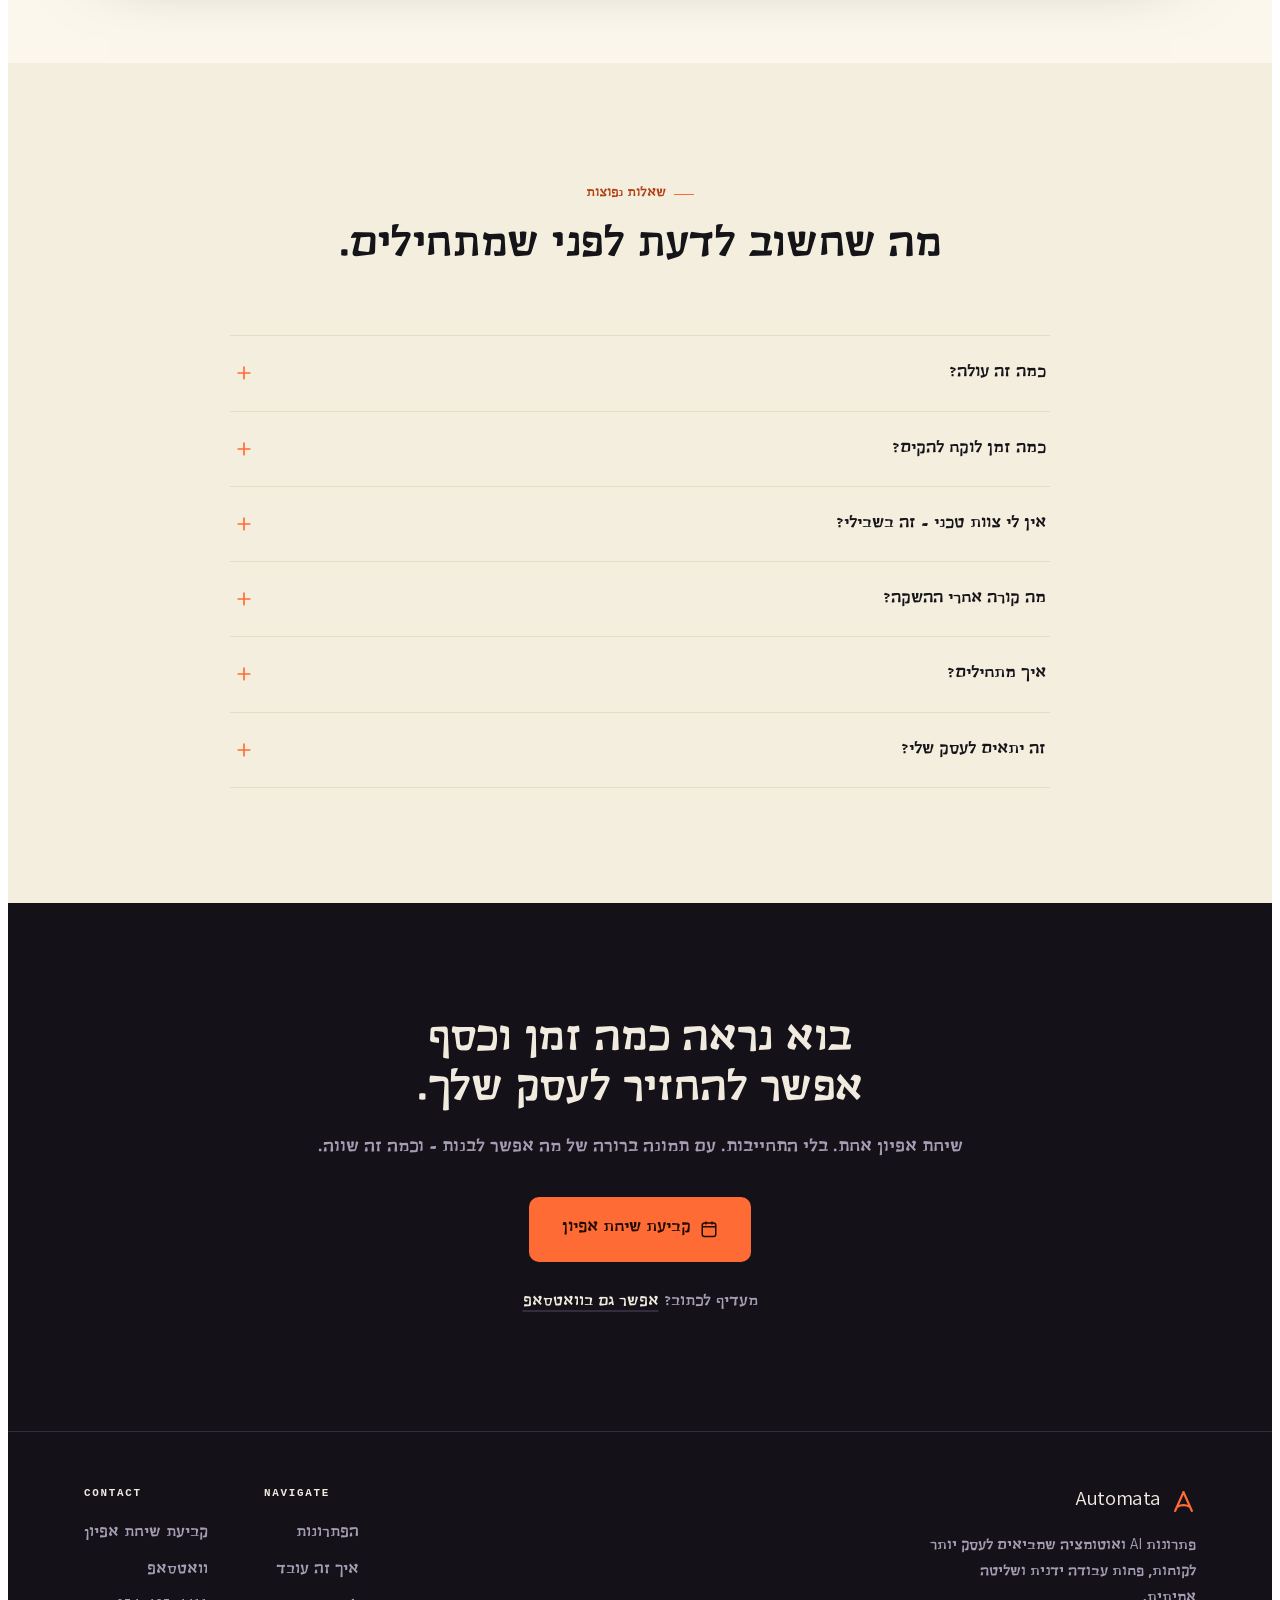
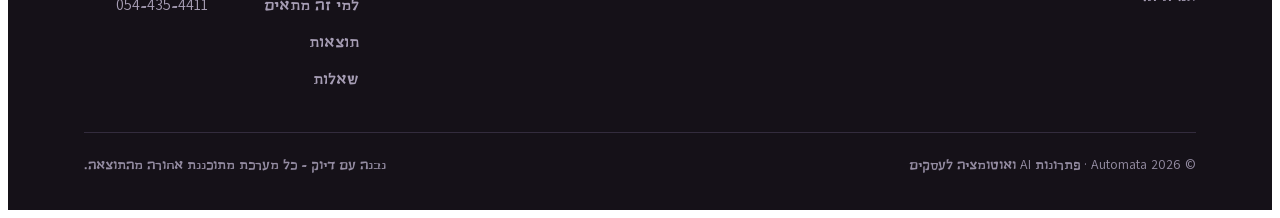
==== commit ad6278f0: "seo: robots.txt, sitemap, canonical, branded 404, Organization+FAQPage JSON-LD (+campaigner og/canon" ====
--- a/index.html
+++ b/index.html
@@ -13,6 +13,8 @@
 <meta property="og:image" content="https://automata-site.vercel.app/img/og.png">
 <meta property="og:image:width" content="1200">
 <meta property="og:image:height" content="630">
+<link rel="canonical" href="https://automata-site.vercel.app/">
+<script type="application/ld+json">{"@context":"https://schema.org","@graph":[{"@type":"Organization","name":"Automata","url":"https://automata-site.vercel.app/","description":"פתרונות AI ואוטומציה לעסקים - מהבעיה והתהליך, לא מהכלי.","image":"https://automata-site.vercel.app/img/og.png"},{"@type":"FAQPage","mainEntity":[{"@type":"Question","name":"כמה זה עולה?","acceptedAnswer":{"@type":"Answer","text":"לפי היקף, מורכבות והערך לעסק - לא מחיר אחיד. בשיחת האפיון תדע בדיוק מה מתאים לך ומה ההחזר הצפוי, בלי הפתעות ובלי אותיות קטנות."}},{"@type":"Question","name":"כמה זמן לוקח להקים?","acceptedAnswer":{"@type":"Answer","text":"רוב הפתרונות עולים לאוויר תוך 2-4 שבועות מרגע שמתחילים. מתחילים ממה שמביא את הערך הכי מהר."}},{"@type":"Question","name":"אין לי צוות טכני - זה בשבילי?","acceptedAnswer":{"@type":"Answer","text":"בדיוק בשבילך. אנחנו בונים, מטמיעים ומלווים - אתה לא צריך לדעת שום דבר טכני. אתה מקבל מערכת שעובדת, לא פרויקט לתחזק."}},{"@type":"Question","name":"מה קורה אחרי ההשקה?","acceptedAnswer":{"@type":"Answer","text":"לא נעלמים. יש תמיכה, מדידה ואופטימיזציה שוטפת - המערכת ממשיכה להשתפר ולהתרחב יחד עם העסק."}},{"@type":"Question","name":"איך מתחילים?","acceptedAnswer":{"@type":"Answer","text":"בשיחת אפיון קצרה. ממפים את העסק, מזהים את ההזדמנות הכי משתלמת, ומראים לך את ה-ROI לפני שאתה מחליט אם להתקדם."}},{"@type":"Question","name":"זה יתאים לעסק שלי?","acceptedAnswer":{"@type":"Answer","text":"אם יש לך לידים, תהליכים שחוזרים על עצמם או צוות - כמעט תמיד כן. שיחת האפיון תיתן לנו את התשובה הוודאית, בלי לבזבז לך זמן."}}]}]}</script>
 <meta name="twitter:card" content="summary_large_image">
 <meta name="theme-color" content="#FBF7EC">
 <link rel="icon" href="data:image/svg+xml,%3Csvg xmlns='http://www.w3.org/2000/svg' viewBox='0 0 24 24' fill='none' stroke='%23FF6B35' stroke-width='2.4' stroke-linecap='round'%3E%3Cpath d='M12 3 20 21M12 3 4 21M6 17q6-3 12 0'/%3E%3C/svg%3E">
--- a/css/style.css
+++ b/css/style.css
@@ -784,7 +784,7 @@
 .fcols{display:flex;gap:56px;flex-wrap:wrap}
 .fcol h3{font-family:var(--mono);font-size:.68rem;letter-spacing:.16em;color:var(--console-fg);text-transform:uppercase;margin-block-end:12px;direction:ltr}
 .fcol a{display:block;padding-block:5px;font-size:.97rem}
-.footer-bot{display:flex;flex-wrap:wrap;justify-content:space-between;gap:12px;padding-block-start:22px;font-size:.87rem;color:#6E6579}
+.footer-bot{display:flex;flex-wrap:wrap;justify-content:space-between;gap:12px;padding-block-start:22px;font-size:.87rem;color:#948CA2}  /* was #6E6579 — 3.4:1 on the dark console; now ~5.7:1 */
 
 /* ---------- reveal ----------
    ברירת המחדל היא נראוּת. רק כש-JS חי אנחנו מסתירים כדי לחשוף.
--- a/css/campaigner.css
+++ b/css/campaigner.css
@@ -82,7 +82,7 @@
 
 /* מחוון ההקלדה */
 .cg-typing{align-self:flex-start;background:#182533;border-radius:15px;border-end-start-radius:4px;padding:14px 16px;display:flex;gap:4px}
-.cg-typing i{width:6px;height:6px;border-radius:99px;background:#6b8299;animation:cg-blink 1.3s ease-in-out infinite}
+.cg-typing i{width:6px;height:6px;border-radius:99px;background:#52708C;animation:cg-blink 1.3s ease-in-out infinite}
 .cg-typing i:nth-child(2){animation-delay:.18s}
 .cg-typing i:nth-child(3){animation-delay:.36s}
 @keyframes cg-blink{0%,60%,100%{opacity:.28;transform:translateY(0)}30%{opacity:1;transform:translateY(-3px)}}
@@ -96,7 +96,7 @@
 /* הטקסט עוטף לשורה חדשה ונשאר בתוך התיבה - התיבה גדלה לגובה במקום
    שהתוכן ייגלל אופקית וימשוך את התצוגה. word-break שובר גם מילה ארוכה. */
 .cg-input{flex:1;position:relative;min-width:0;min-height:38px;line-height:22px;background:#242f3d;border-radius:19px;padding:8px 15px;font-family:'Assistant',sans-serif;font-size:.94rem;color:#eef3f8;white-space:normal;overflow-wrap:break-word;word-break:break-word}
-.cg-ph{position:absolute;inset-inline-start:15px;inset-block-start:8px;color:#6b8299;transition:opacity .2s}
+.cg-ph{position:absolute;inset-inline-start:15px;inset-block-start:8px;color:#52708C;  /* was #6b8299 — placeholder failed AA on white */transition:opacity .2s}
 .cg-composer.typing .cg-ph{opacity:0}
 .cg-txt{display:inline}
 .cg-caret2{display:inline-block;width:1.5px;height:1.05em;vertical-align:-.12em;background:#6ab3f3;margin-inline-start:1px;opacity:0}
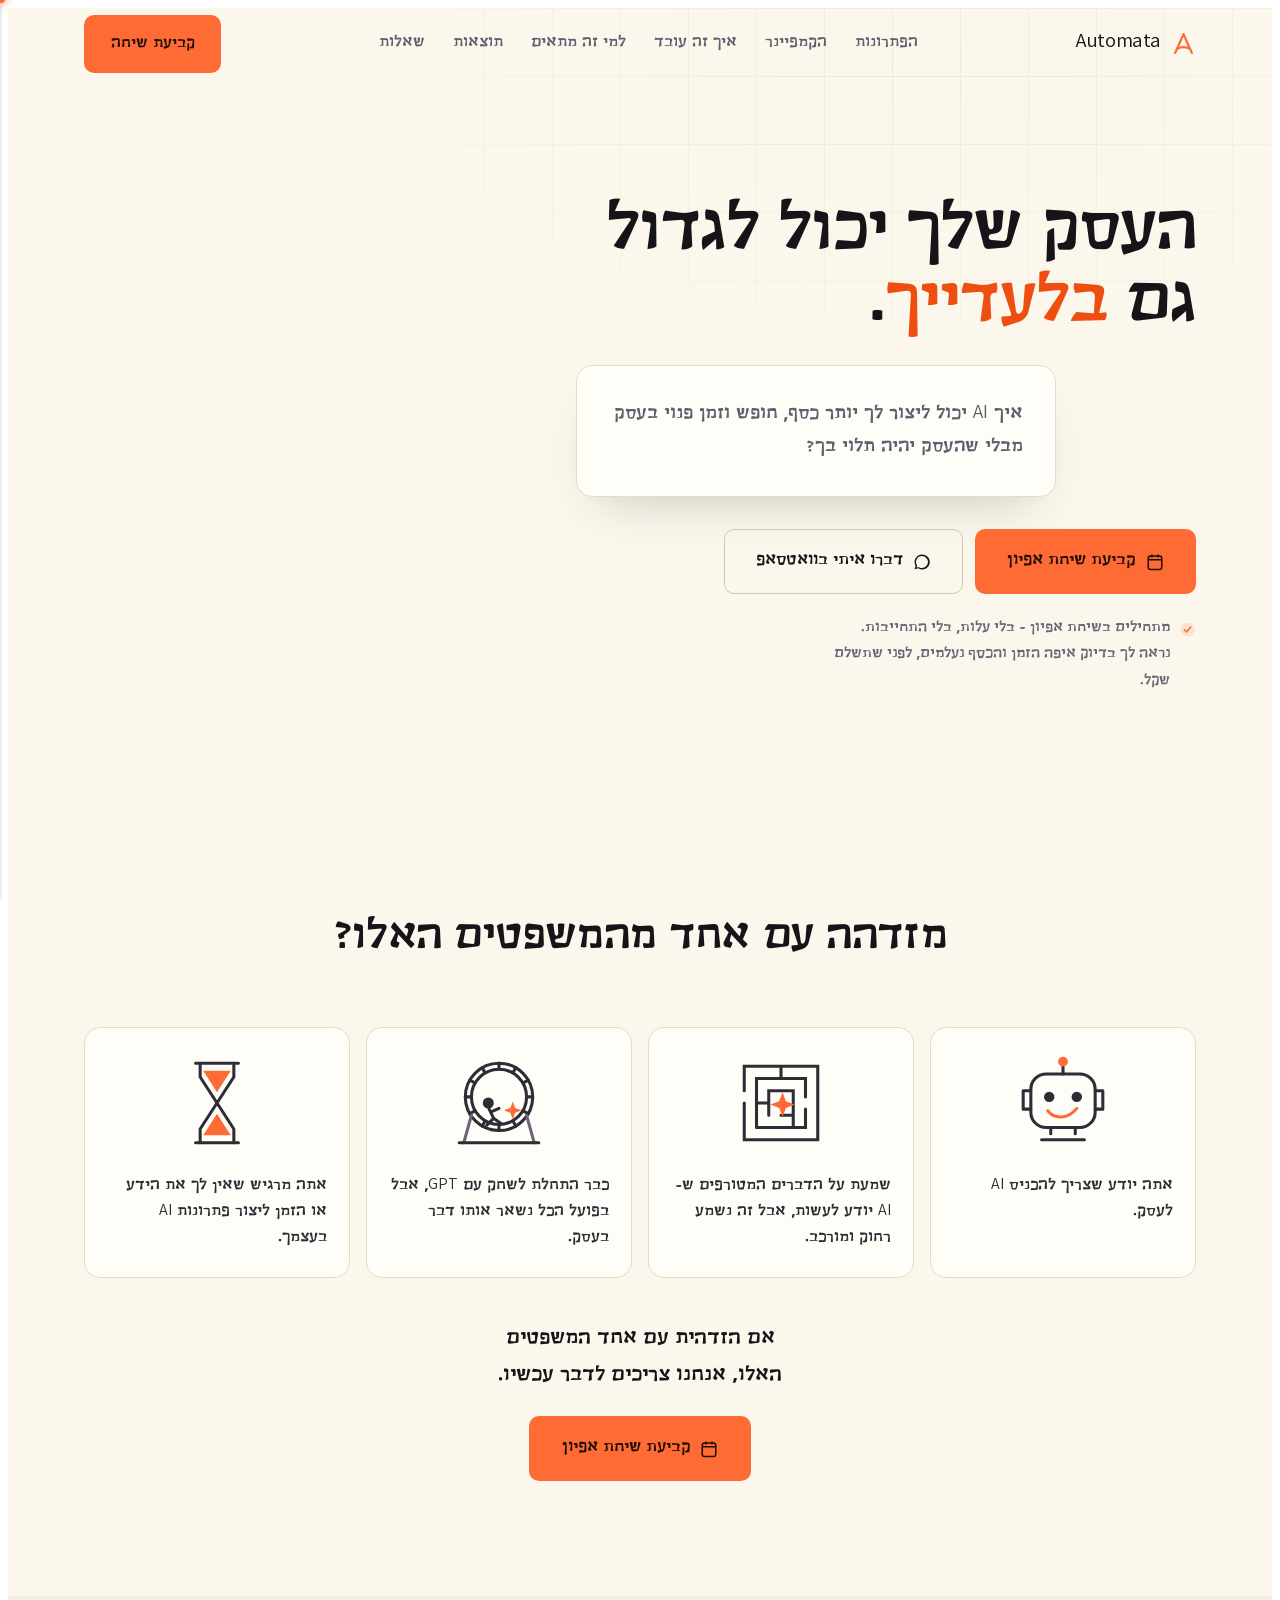
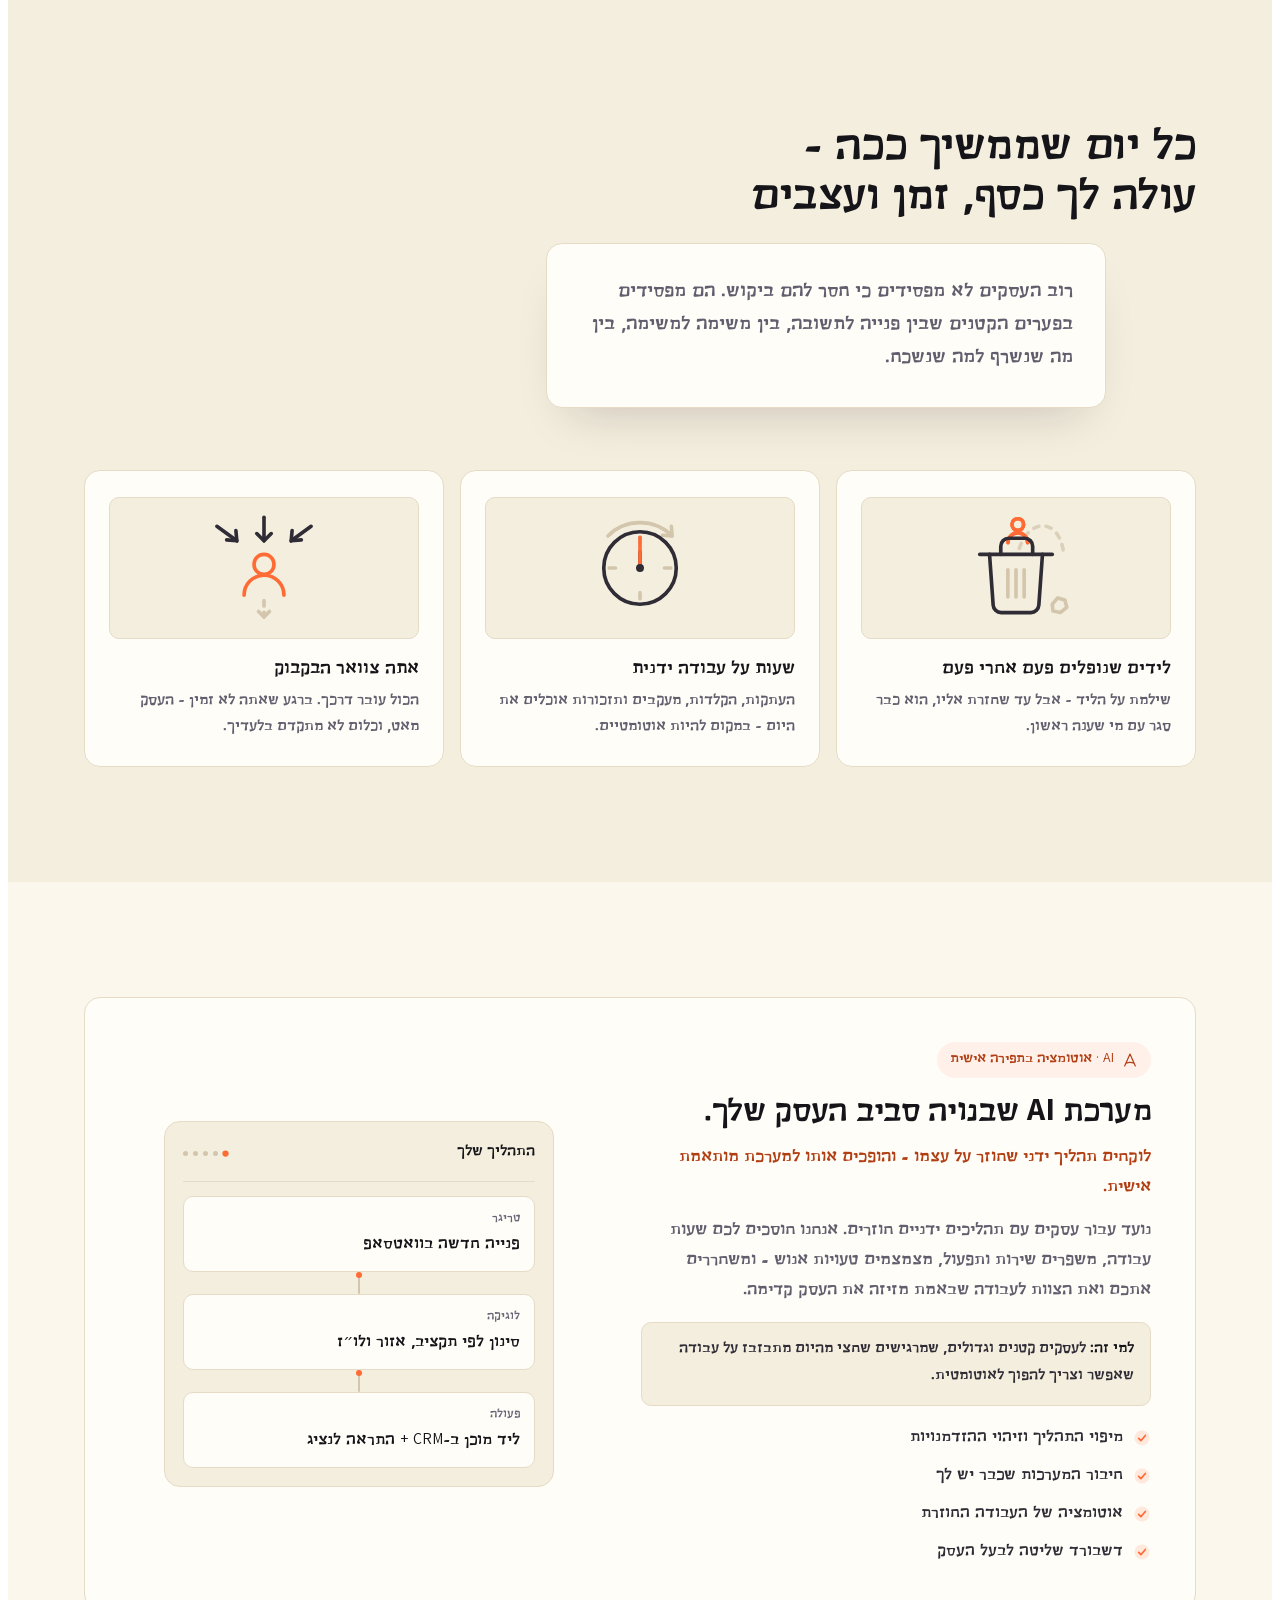
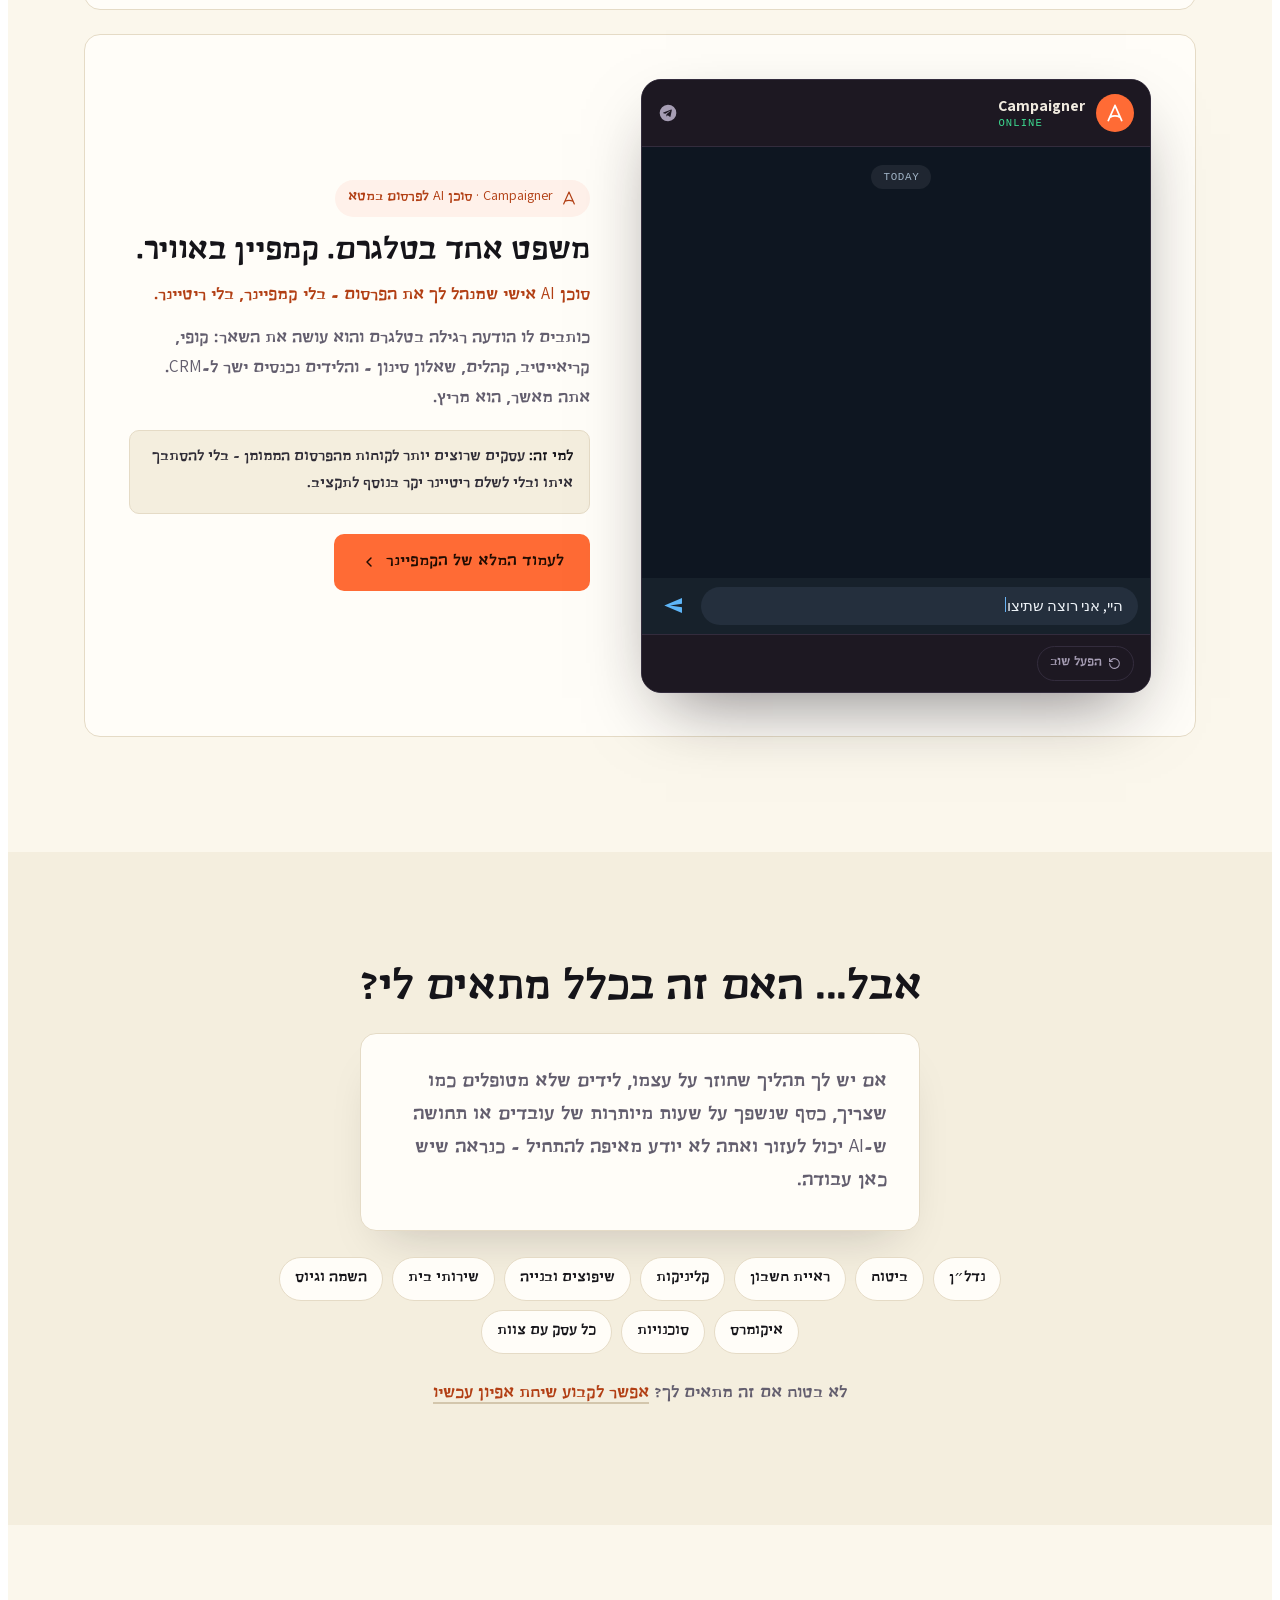
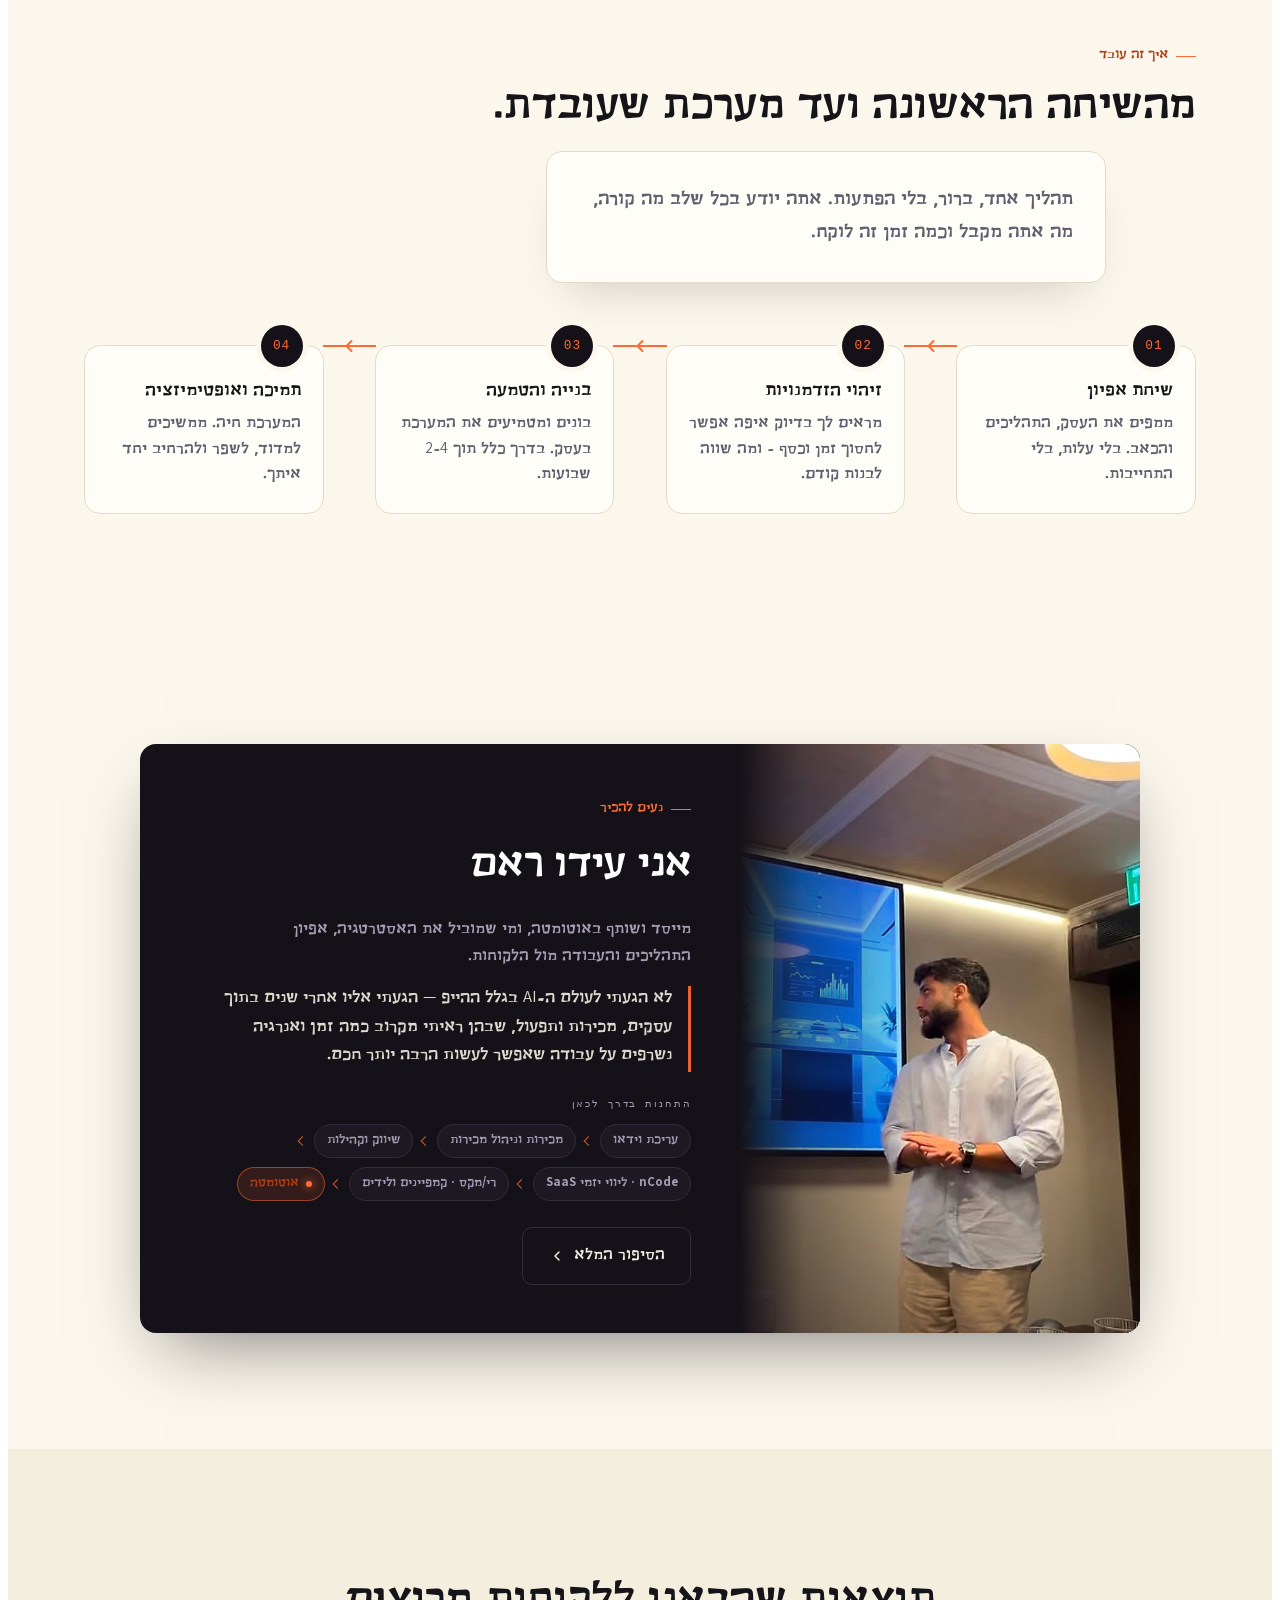
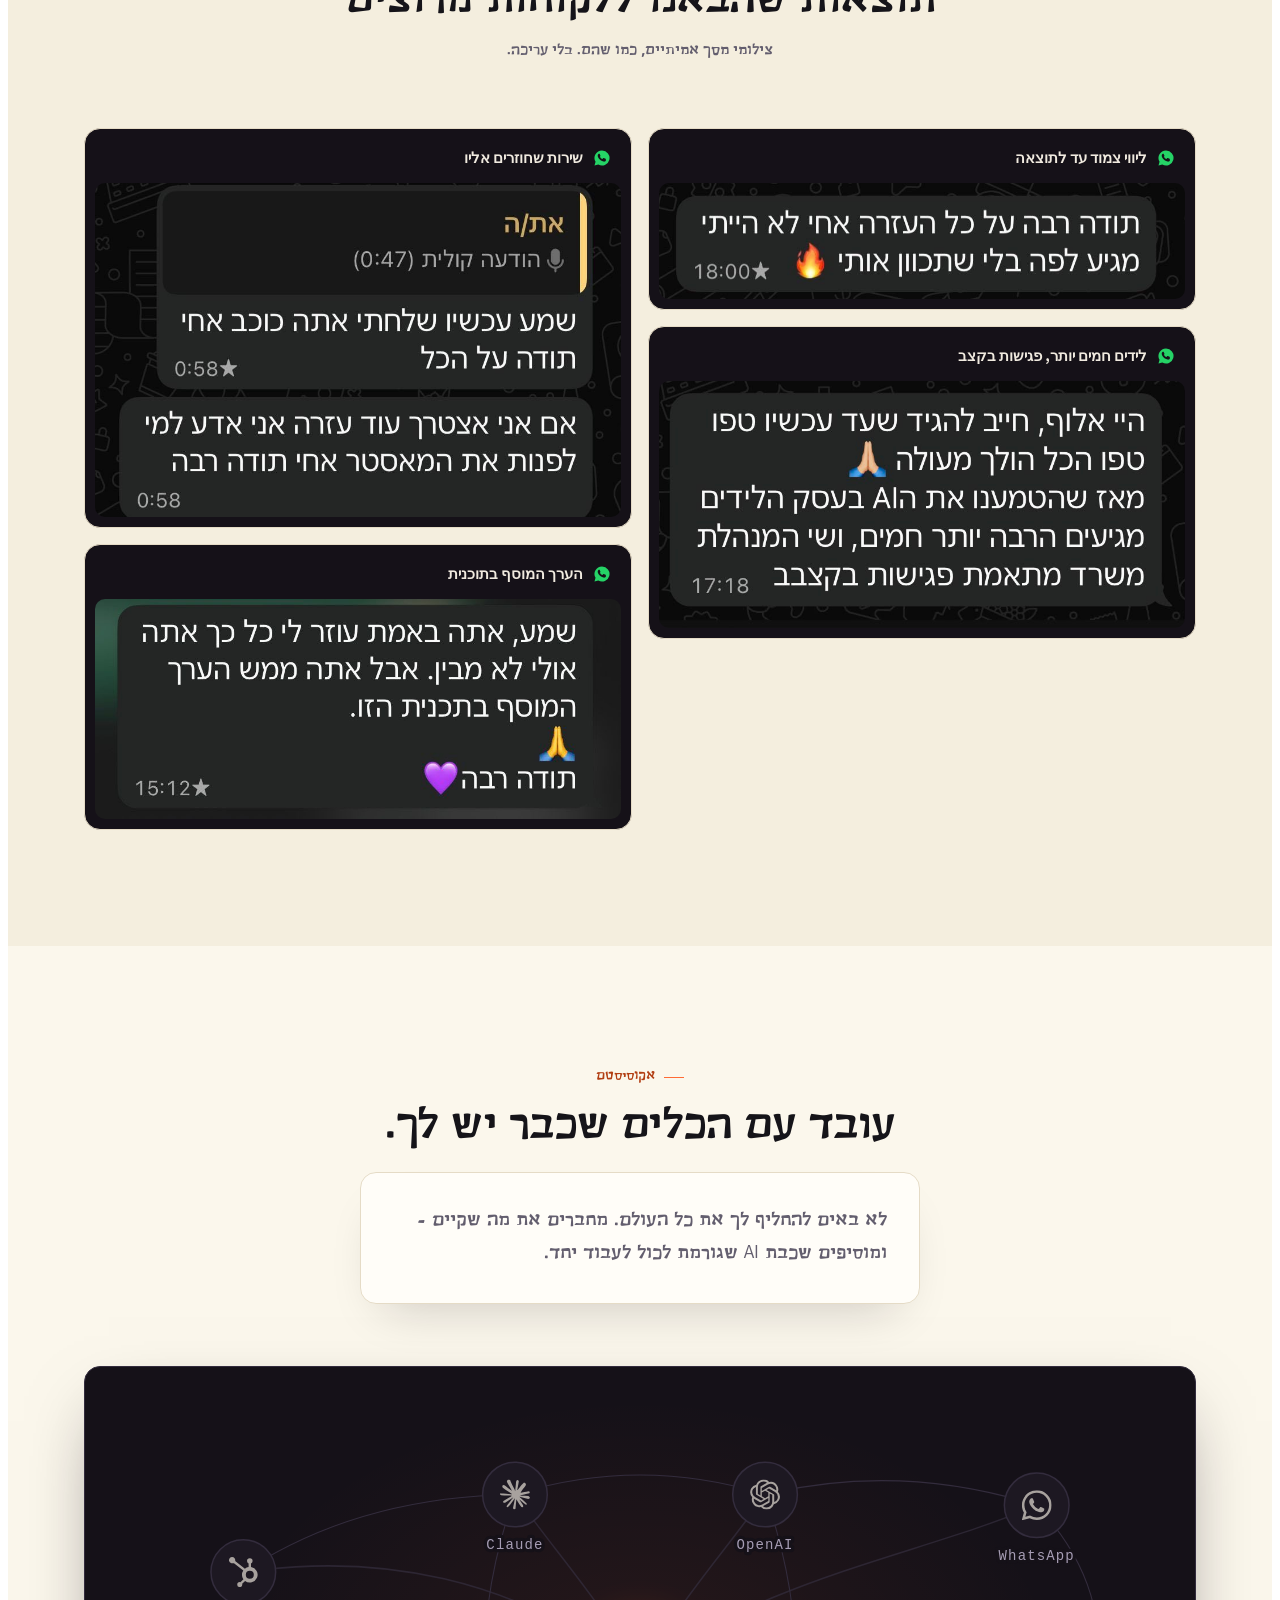
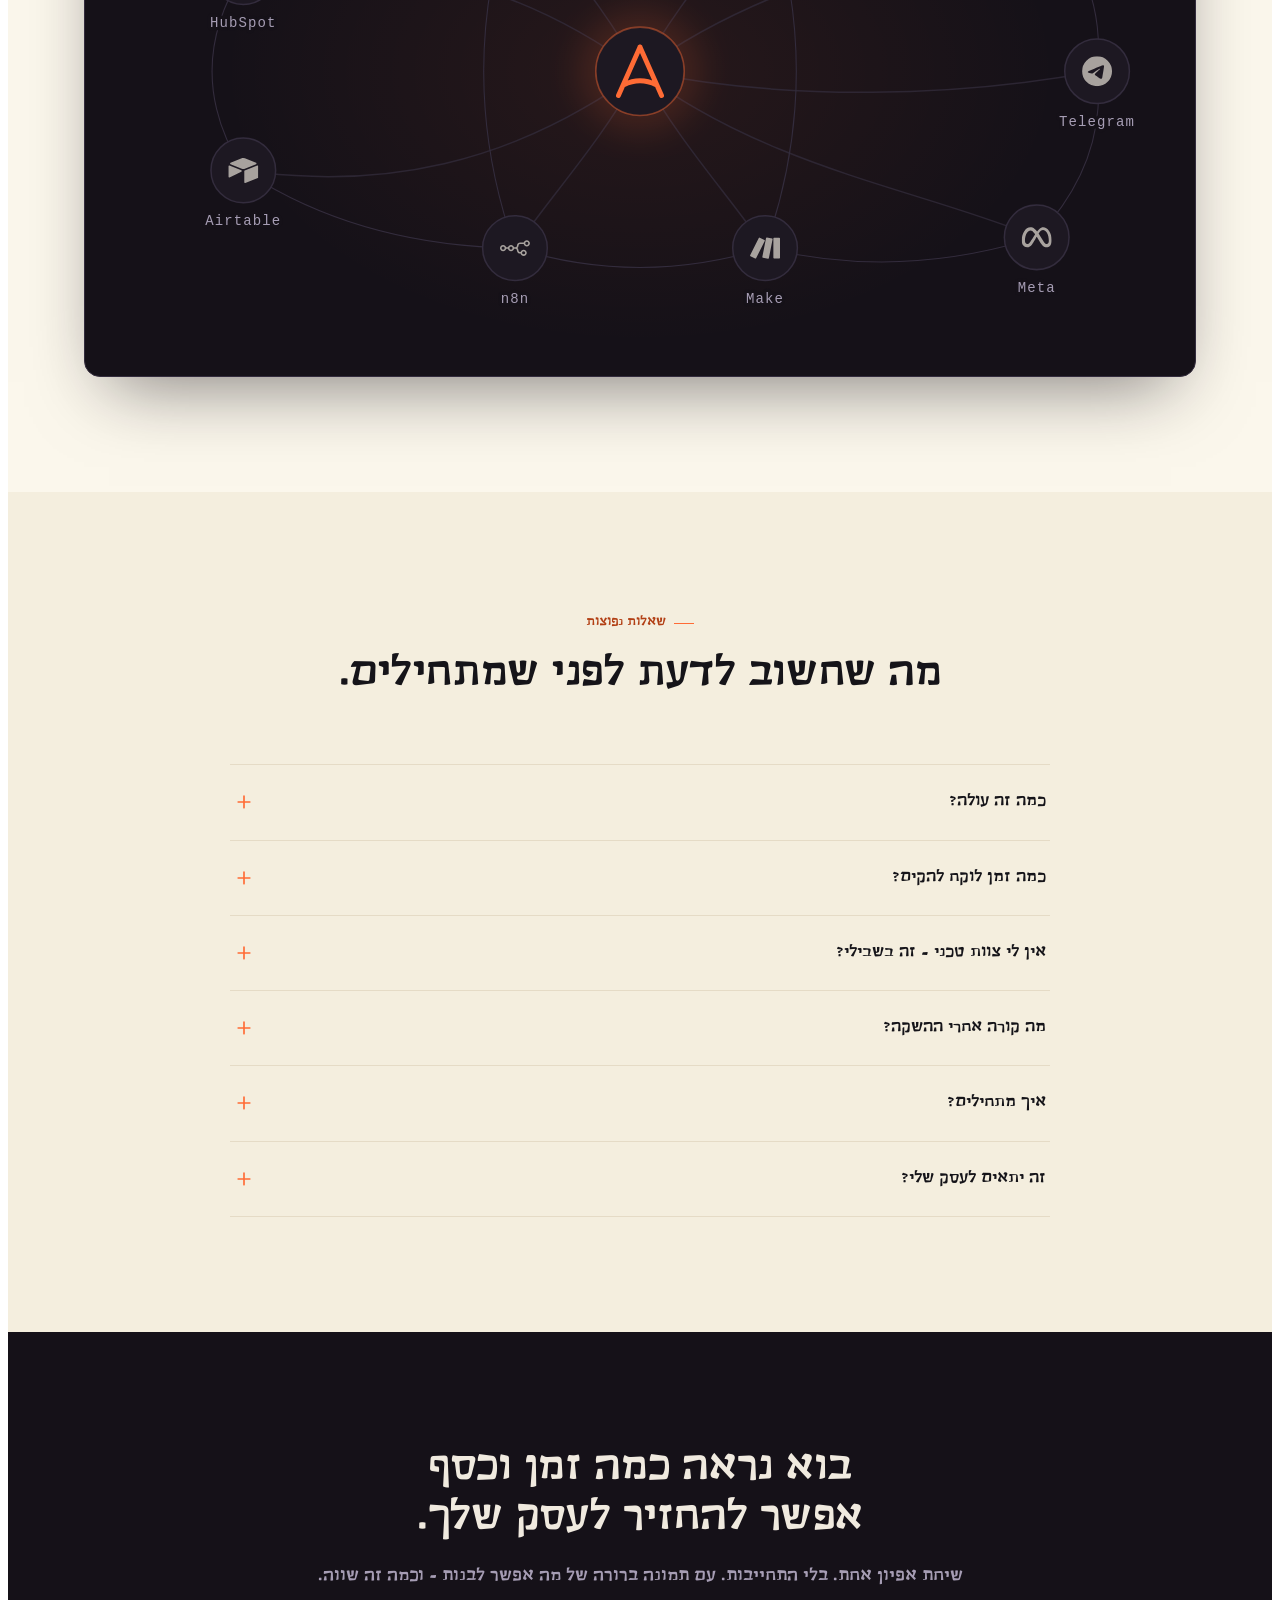
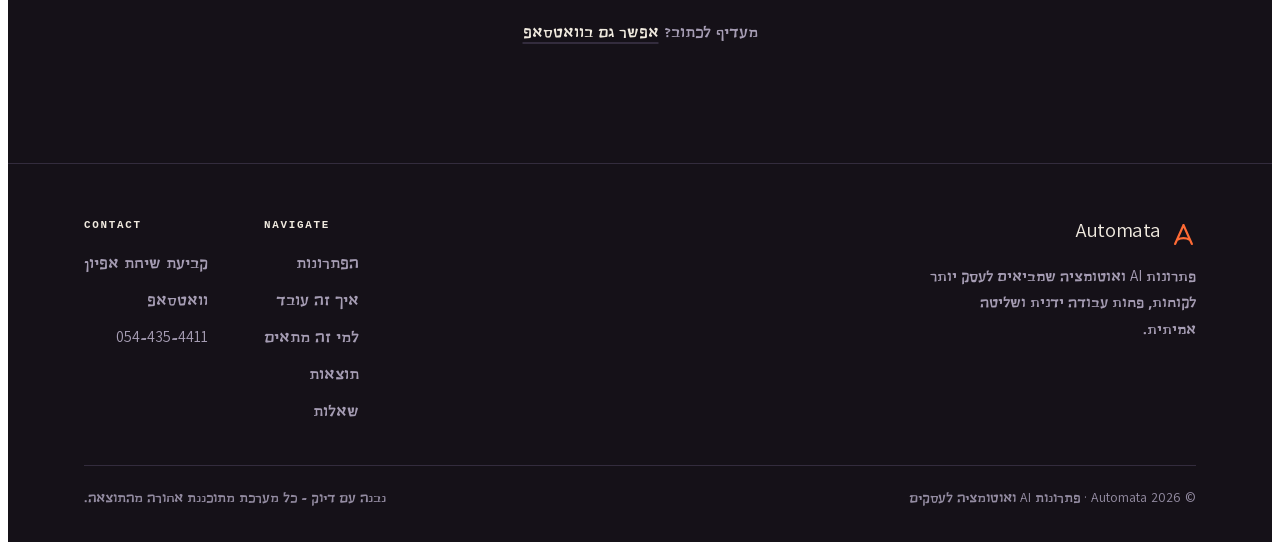
==== commit 5ec31d35: "refactor: extract results section into shared <results-section> component Single source of truth in " ====
--- a/index.html
+++ b/index.html
@@ -532,41 +532,12 @@
   </section>
 
 
-  <!-- ================= המלצות =================
-       צילומי המסך המקוריים, כמו שהתקבלו. בלי שמות, בלי מסגור, בלי עריכה.
-       הטקסט המלא של כל הודעה יושב ב-alt - כדי שגם קורא-מסך וגם גוגל
-       יוכלו לקרוא אותה, למרות שהיא בתוך תמונה. -->
-  <section class="section section--alt" id="results">
-    <div class="wrap">
-      <div class="shead shead--center reveal">
-        <h2 class="h">תוצאות שהבאנו ללקוחות מרוצים</h2>
-        <p class="tnote">צילומי מסך אמיתיים, כמו שהם. בלי עריכה.</p>
-      </div>
-
-      <div class="tgrid">
-        <figure class="t reveal d1">
-          <figcaption><span class="t-wa" aria-hidden="true"><svg viewBox="0 0 24 24" fill="currentColor"><path d="M12 2a10 10 0 0 0-8.6 15.1L2 22l5.1-1.3A10 10 0 1 0 12 2zm5.2 13.6c-.2.6-1.3 1.2-1.8 1.2-.5.1-1 .2-3.3-.7-2.8-1.1-4.6-4-4.7-4.2-.1-.2-1.1-1.5-1.1-2.9s.7-2 1-2.3c.2-.3.5-.3.7-.3h.5c.2 0 .4 0 .6.5s.8 1.9.8 2c.1.1.1.3 0 .5-.3.6-.7.9-.5 1.2.7 1.2 1.6 2 2.8 2.6.3.2.5.1.7-.1l.9-1c.2-.3.4-.2.7-.1l2.1 1c.3.1.5.2.6.4 0 .1 0 .7-.2 1.2z"/></svg></span>ליווי צמוד עד לתוצאה</figcaption>
-          <img src="/img/testimonials/thanks.jpg" width="916" height="202" loading="lazy" decoding="async"
-               alt="הודעת וואטסאפ מלקוח: ״תודה רבה על כל העזרה אחי לא הייתי מגיע לפה בלי שתכוון אותי״">
-        </figure>
-        <figure class="t reveal d2">
-          <figcaption><span class="t-wa" aria-hidden="true"><svg viewBox="0 0 24 24" fill="currentColor"><path d="M12 2a10 10 0 0 0-8.6 15.1L2 22l5.1-1.3A10 10 0 1 0 12 2zm5.2 13.6c-.2.6-1.3 1.2-1.8 1.2-.5.1-1 .2-3.3-.7-2.8-1.1-4.6-4-4.7-4.2-.1-.2-1.1-1.5-1.1-2.9s.7-2 1-2.3c.2-.3.5-.3.7-.3h.5c.2 0 .4 0 .6.5s.8 1.9.8 2c.1.1.1.3 0 .5-.3.6-.7.9-.5 1.2.7 1.2 1.6 2 2.8 2.6.3.2.5.1.7-.1l.9-1c.2-.3.4-.2.7-.1l2.1 1c.3.1.5.2.6.4 0 .1 0 .7-.2 1.2z"/></svg></span>לידים חמים יותר, פגישות בקצב</figcaption>
-          <img src="/img/testimonials/leads.jpg" width="898" height="423" loading="lazy" decoding="async"
-               alt="הודעת וואטסאפ מלקוח: ״היי אלוף, חייב להגיד שעד עכשיו טפו טפו הכל הולך מעולה. מאז שהטמענו את ה-AI בעסק הלידים מגיעים הרבה יותר חמים, ומנהלת המשרד מתאמת פגישות בקצב״">
-        </figure>
-        <figure class="t reveal d3">
-          <figcaption><span class="t-wa" aria-hidden="true"><svg viewBox="0 0 24 24" fill="currentColor"><path d="M12 2a10 10 0 0 0-8.6 15.1L2 22l5.1-1.3A10 10 0 1 0 12 2zm5.2 13.6c-.2.6-1.3 1.2-1.8 1.2-.5.1-1 .2-3.3-.7-2.8-1.1-4.6-4-4.7-4.2-.1-.2-1.1-1.5-1.1-2.9s.7-2 1-2.3c.2-.3.5-.3.7-.3h.5c.2 0 .4 0 .6.5s.8 1.9.8 2c.1.1.1.3 0 .5-.3.6-.7.9-.5 1.2.7 1.2 1.6 2 2.8 2.6.3.2.5.1.7-.1l.9-1c.2-.3.4-.2.7-.1l2.1 1c.3.1.5.2.6.4 0 .1 0 .7-.2 1.2z"/></svg></span>שירות שחוזרים אליו</figcaption>
-          <img src="/img/testimonials/master.jpg" width="926" height="589" loading="lazy" decoding="async"
-               alt="הודעות וואטסאפ מלקוח: ״שמע עכשיו שלחתי אתה כוכב אחי תודה על הכל״, ״אם אני אצטרך עוד עזרה אני אדע למי לפנות את המאסטר אחי תודה רבה״">
-        </figure>
-        <figure class="t reveal d4">
-          <figcaption><span class="t-wa" aria-hidden="true"><svg viewBox="0 0 24 24" fill="currentColor"><path d="M12 2a10 10 0 0 0-8.6 15.1L2 22l5.1-1.3A10 10 0 1 0 12 2zm5.2 13.6c-.2.6-1.3 1.2-1.8 1.2-.5.1-1 .2-3.3-.7-2.8-1.1-4.6-4-4.7-4.2-.1-.2-1.1-1.5-1.1-2.9s.7-2 1-2.3c.2-.3.5-.3.7-.3h.5c.2 0 .4 0 .6.5s.8 1.9.8 2c.1.1.1.3 0 .5-.3.6-.7.9-.5 1.2.7 1.2 1.6 2 2.8 2.6.3.2.5.1.7-.1l.9-1c.2-.3.4-.2.7-.1l2.1 1c.3.1.5.2.6.4 0 .1 0 .7-.2 1.2z"/></svg></span>הערך המוסף בתוכנית</figcaption>
-          <img src="/img/testimonials/value.jpg" width="929" height="389" loading="lazy" decoding="async"
-               alt="הודעת וואטסאפ מלקוח: ״שמע, אתה באמת עוזר לי כל כך אתה אולי לא מבין. אבל אתה ממש הערך המוסף בתכנית הזו. תודה רבה״">
-        </figure>
-      </div>
-    </div>
-  </section>
+  <!-- ================= המלצות (קומפוננטה משותפת) =================
+       אותו סקשן "תוצאות" מוזרק גם בעמוד הקמפיינר. התוכן חי במקום אחד
+       בלבד - js/results-section.js - כך שכל עריכה משנה את שני העמודים.
+       הרקע והמרווח מגיעים מהמחלקות כאן; #results נשמר לעוגן הניווט/הפוטר.
+       הקובץ נטען לפני main.js כדי שה-.reveal ייקלטו. -->
+  <results-section class="section section--alt" id="results"></results-section>
 
 
   <!-- ================= TOOLS / הרשת =================
@@ -888,6 +859,8 @@
   </footer>
 
 </div>
+<!-- קומפוננטה משותפת (סקשן התוצאות) - לפני main.js כדי שה-.reveal ייקלטו -->
+<script src="/js/results-section.js" defer></script>
 <script src="/js/main.js" defer></script>
 <!-- נגן הדמו של הקמפיינר - אותו קובץ בדיוק כמו ב-/campaigner -->
 <script src="/js/campaigner.js" defer></script>
--- a/css/style.css
+++ b/css/style.css
@@ -644,7 +644,11 @@
    הם בגבהים שונים מאוד (202px עד 901px), ולכן פריסת עמודות
    (columns) ולא grid — הדפדפן מאזן את הגבהים בעצמו
    ואף צילום לא נחתך.
+   הסקשן עצמו הוא קומפוננטה משותפת (<results-section>) שמזריקה
+   את התוכן משני העמודים - ולכן צריך display:block כדי שמחלקות
+   ה-.section יתנהגו נכון על תגית מותאמת. ראה js/results-section.js.
    ========================================================= */
+results-section{display:block}
 .tgrid{columns:2;column-gap:16px}
 .t{
   break-inside:avoid;margin-block-end:16px;
--- a/css/campaigner.css
+++ b/css/campaigner.css
@@ -23,7 +23,7 @@
 
 /* שורת המעבר מהכאב לפתרון - הצהרה בולטת אחת שמסמנת את הפניית הכיוון.
    גופן הכותרות (Trashim) נירש מברירת המחדל; כאן רק גודל, מרכוז וצבע. */
-.pain-turn{margin-block-start:clamp(40px,5.5vw,64px);text-align:center;font-size:clamp(1.7rem,3.3vw,2.6rem);line-height:1.2;letter-spacing:-.01em;color:var(--signal);text-wrap:balance}
+.pain-turn{margin-block-start:clamp(40px,5.5vw,64px);text-align:center;font-size:clamp(1.7rem,3.3vw,2.6rem);line-height:1.2;letter-spacing:-.01em;color:var(--signal-text);text-wrap:balance}
 
 /* ---------- הצ׳אט ----------
    גובה קבוע + גלילה פנימית: ההודעות נערמות בלי להזיז את העמוד מתחת לאצבע. */
@@ -82,7 +82,7 @@
 
 /* מחוון ההקלדה */
 .cg-typing{align-self:flex-start;background:#182533;border-radius:15px;border-end-start-radius:4px;padding:14px 16px;display:flex;gap:4px}
-.cg-typing i{width:6px;height:6px;border-radius:99px;background:#52708C;animation:cg-blink 1.3s ease-in-out infinite}
+.cg-typing i{width:6px;height:6px;border-radius:99px;background:#93ABC4;animation:cg-blink 1.3s ease-in-out infinite}
 .cg-typing i:nth-child(2){animation-delay:.18s}
 .cg-typing i:nth-child(3){animation-delay:.36s}
 @keyframes cg-blink{0%,60%,100%{opacity:.28;transform:translateY(0)}30%{opacity:1;transform:translateY(-3px)}}
@@ -96,7 +96,7 @@
 /* הטקסט עוטף לשורה חדשה ונשאר בתוך התיבה - התיבה גדלה לגובה במקום
    שהתוכן ייגלל אופקית וימשוך את התצוגה. word-break שובר גם מילה ארוכה. */
 .cg-input{flex:1;position:relative;min-width:0;min-height:38px;line-height:22px;background:#242f3d;border-radius:19px;padding:8px 15px;font-family:'Assistant',sans-serif;font-size:.94rem;color:#eef3f8;white-space:normal;overflow-wrap:break-word;word-break:break-word}
-.cg-ph{position:absolute;inset-inline-start:15px;inset-block-start:8px;color:#52708C;  /* was #6b8299 — placeholder failed AA on white */transition:opacity .2s}
+.cg-ph{position:absolute;inset-inline-start:15px;inset-block-start:8px;color:#93ABC4;  /* light on the dark Telegram input (#242f3d) — ~5.7:1 */transition:opacity .2s}
 .cg-composer.typing .cg-ph{opacity:0}
 .cg-txt{display:inline}
 .cg-caret2{display:inline-block;width:1.5px;height:1.05em;vertical-align:-.12em;background:#6ab3f3;margin-inline-start:1px;opacity:0}
@@ -222,6 +222,87 @@
 /* ---------- מה אתה בעצם שולח ---------- */
 .cg-says{display:flex;flex-wrap:wrap;gap:12px;justify-content:center;margin-block-start:34px}
 .cg-say{background:var(--console);color:var(--console-fg);border-radius:16px;border-end-start-radius:5px;padding:12px 17px;font-size:.98rem;box-shadow:var(--shadow-dark)}
+
+/* CTA ממורכז בתחתית סקשן — פותח את השאלון (data-lead) כמו שאר הכפתורים */
+.cg-cta{display:flex;justify-content:center;margin-block-start:clamp(30px,4.5vw,46px)}
+
+/* ---------- למי זה מתאים ----------
+   שבע נקודות זיהוי בשתי עמודות (עמודה אחת במובייל), כל אחת עם וי כתום. */
+.fit-list{max-width:940px;margin:clamp(28px,4vw,44px) auto 0;padding:0;list-style:none;display:grid;grid-template-columns:1fr 1fr;gap:14px}
+.fit-item{display:flex;align-items:flex-start;gap:13px;background:var(--card);border:1px solid var(--rule);border-radius:var(--r-lg);padding:18px 20px;transition:border-color .25s,transform .25s,box-shadow .25s}
+.fit-item:hover{border-color:var(--rule-strong);transform:translateY(-2px);box-shadow:var(--shadow)}
+.fit-mark{flex:none;width:26px;height:26px;border-radius:50%;display:grid;place-items:center;background:var(--signal-wash);color:var(--signal);margin-block-start:2px}
+.fit-mark svg{width:15px;height:15px}
+.fit-item p{color:var(--ink-soft);line-height:1.6;font-size:1rem}
+.fit-turn{margin-block-start:clamp(30px,4vw,44px);text-align:center;font-size:clamp(1.4rem,2.6vw,2.1rem);line-height:1.3;color:var(--ink);letter-spacing:-.01em;text-wrap:balance}
+@media (max-width:720px){.fit-list{grid-template-columns:1fr}}
+
+/* ---------- שאלון הלידים (סקשן היומן) ----------
+   כרטיס בהיר במרכז הסקשן הכהה: שאלה אחת בכל פעם, פס התקדמות למעלה.
+   כל השאלון הוא שיפור JS. בלי JS הוא מוסתר (.lead) והיומן (.cal) מוצג
+   ישירות כ-fallback. עם JS, היומן גדור עד ש-.final.lead-done נדלק. */
+.lead{max-width:560px;margin:clamp(28px,4vw,44px) auto 0;text-align:start;background:var(--card);border:1px solid var(--rule);border-radius:var(--r-lg);box-shadow:var(--shadow);padding:clamp(22px,3.2vw,32px);display:none}
+.js .lead{display:block}
+.js .final .cal{display:none}
+.js .final.lead-done .lead{display:none}
+.js .final.lead-done .cal{display:block}
+
+/* פס עליון: מותג + מונה צעדים */
+.lf-head{display:flex;align-items:center;justify-content:space-between;gap:12px}
+.lf-brand{display:inline-flex;align-items:center;gap:8px;font-family:'Assistant',sans-serif;font-weight:700;color:var(--ink);font-size:.96rem}
+.lf-brand svg{width:20px;height:20px;color:var(--signal);flex:none}
+.lf-count{font-family:var(--mono);font-size:.72rem;letter-spacing:.08em;color:var(--ink-faint);direction:ltr;flex:none}
+
+/* מד ההתקדמות */
+.lf-track{height:4px;border-radius:99px;background:var(--paper-2);overflow:hidden;margin-block-start:14px}
+.lf-track-fill{display:block;height:100%;width:20%;border-radius:99px;background:var(--signal);transition:width .42s cubic-bezier(.22,1,.36,1)}
+
+/* "נעים להכיר, [שם]" — נשאר גלוי משלב 2 והלאה */
+.lf-greet{margin-block-start:18px;font-family:'Assistant',sans-serif;font-weight:700;font-size:1.06rem;color:var(--signal-ink)}
+.lf-greet[hidden]{display:none}
+
+/* גובה מינימלי כדי שהניווט למטה לא יקפוץ בין שאלות בגבהים שונים */
+.lf-body{margin-block-start:16px;min-height:158px}
+.lf-step{display:none}
+.lf-step.on{display:block;animation:lf-in .3s ease}
+@keyframes lf-in{from{opacity:0;transform:translateY(8px)}to{opacity:1;transform:none}}
+.lf-q{font-size:clamp(1.14rem,2vw,1.34rem);font-weight:700;color:var(--ink);line-height:1.42;font-family:'Assistant',sans-serif}
+
+/* שדות טקסט */
+.lf-input{width:100%;margin-block-start:14px;padding:13px 15px;font-family:'Assistant',sans-serif;font-size:1.02rem;color:var(--ink);background:var(--paper);border:1.5px solid var(--rule-strong);border-radius:var(--r-md);transition:border-color .2s,box-shadow .2s}
+.lf-input::placeholder{color:var(--ink-faint)}
+.lf-input:focus{outline:none;border-color:var(--signal);box-shadow:0 0 0 3px var(--signal-wash)}
+.lf-area{resize:vertical;min-height:96px;line-height:1.6}
+.lf-otherfield[hidden]{display:none}
+
+/* אפשרויות בחירה */
+.lf-opts{margin-block-start:16px;display:flex;flex-direction:column;gap:10px}
+.lf-opt{display:flex;align-items:center;gap:11px;width:100%;text-align:start;font-family:'Assistant',sans-serif;font-size:1rem;color:var(--ink-soft);background:var(--paper);border:1.5px solid var(--rule-strong);border-radius:var(--r-md);padding:13px 16px;cursor:pointer;transition:border-color .2s,background .2s,color .2s}
+.lf-opt::before{content:"";width:18px;height:18px;flex:none;border-radius:50%;border:2px solid var(--rule-strong);transition:border-color .2s,background .2s,box-shadow .2s}
+.lf-opt:hover{border-color:var(--ink-faint)}
+.lf-opt.sel{border-color:var(--signal);background:var(--signal-wash);color:var(--signal-ink);font-weight:600}
+.lf-opt.sel::before{border-color:var(--signal);background:var(--signal);box-shadow:inset 0 0 0 3px var(--card)}
+/* כן/לא — שתי אפשרויות רחבות זו לצד זו, בלי סמן העיגול */
+.lf-opts--row{flex-direction:row}
+.lf-opts--row .lf-opt{justify-content:center;font-weight:600;font-size:1.05rem}
+.lf-opts--row .lf-opt::before{display:none}
+
+.lf-err{margin-block-start:10px;color:#C0392B;font-size:.9rem}
+.lf-err[hidden]{display:none}
+
+/* ניווט: "חזרה" מימין, "המשך" נדחף לקצה (שמאל ב-RTL) */
+.lf-nav{margin-block-start:22px;display:flex;align-items:center;gap:12px}
+.lf-back{display:inline-flex;align-items:center;gap:5px;background:none;border:none;color:var(--ink-mute);font-family:'Assistant',sans-serif;font-size:.95rem;cursor:pointer;padding:6px 4px;transition:color .2s}
+.lf-back:hover{color:var(--ink)}
+.lf-back svg{width:16px;height:16px}
+.lf-back[hidden]{display:none}
+.lf-next{margin-inline-start:auto;min-width:150px}
+.lf-next:disabled{opacity:.45;cursor:not-allowed;transform:none;pointer-events:none}
+
+/* שורת התודה שמעל היומן אחרי השליחה */
+.lead-thanks{max-width:560px;margin:clamp(22px,3vw,30px) auto 0;text-align:center;color:var(--console-fg);font-size:1.12rem}
+.lead-thanks[hidden]{display:none}
+.lead-thanks b{color:var(--signal)}
 
 /* ---------- רספונסיבי ---------- */
 @media (max-width:980px){
@@ -250,6 +331,8 @@
   .cmp-ck,.cmp-x{width:13px;height:13px;margin-inline-end:4px}
   .cmp-price{font-size:1rem}
   .cmp-sub{font-size:.66rem}
+  .lf-body{min-height:150px}
+  .lf-next{min-width:0;flex:1}
 }
 
 /* מי שביקש פחות תנועה מקבל שיחה מלאה וטיימליין צבוע - לא מסך ריק. */
@@ -266,4 +349,7 @@
   .js .cg-flow .cg-fnum{background:var(--signal-wash);border-color:var(--signal);color:var(--signal-ink);transition:none}
   .js .cg-flow .cg-fstep:not(:last-child)::after,
   .js .cg-flow.in .cg-fstep:not(:last-child)::after{animation:none;transform:scaleY(1)}
+  /* השאלון: בלי אנימציית כניסה בין שאלות, בלי מעבר על פס ההתקדמות */
+  .lf-step.on{animation:none}
+  .lf-track-fill{transition:none}
 }
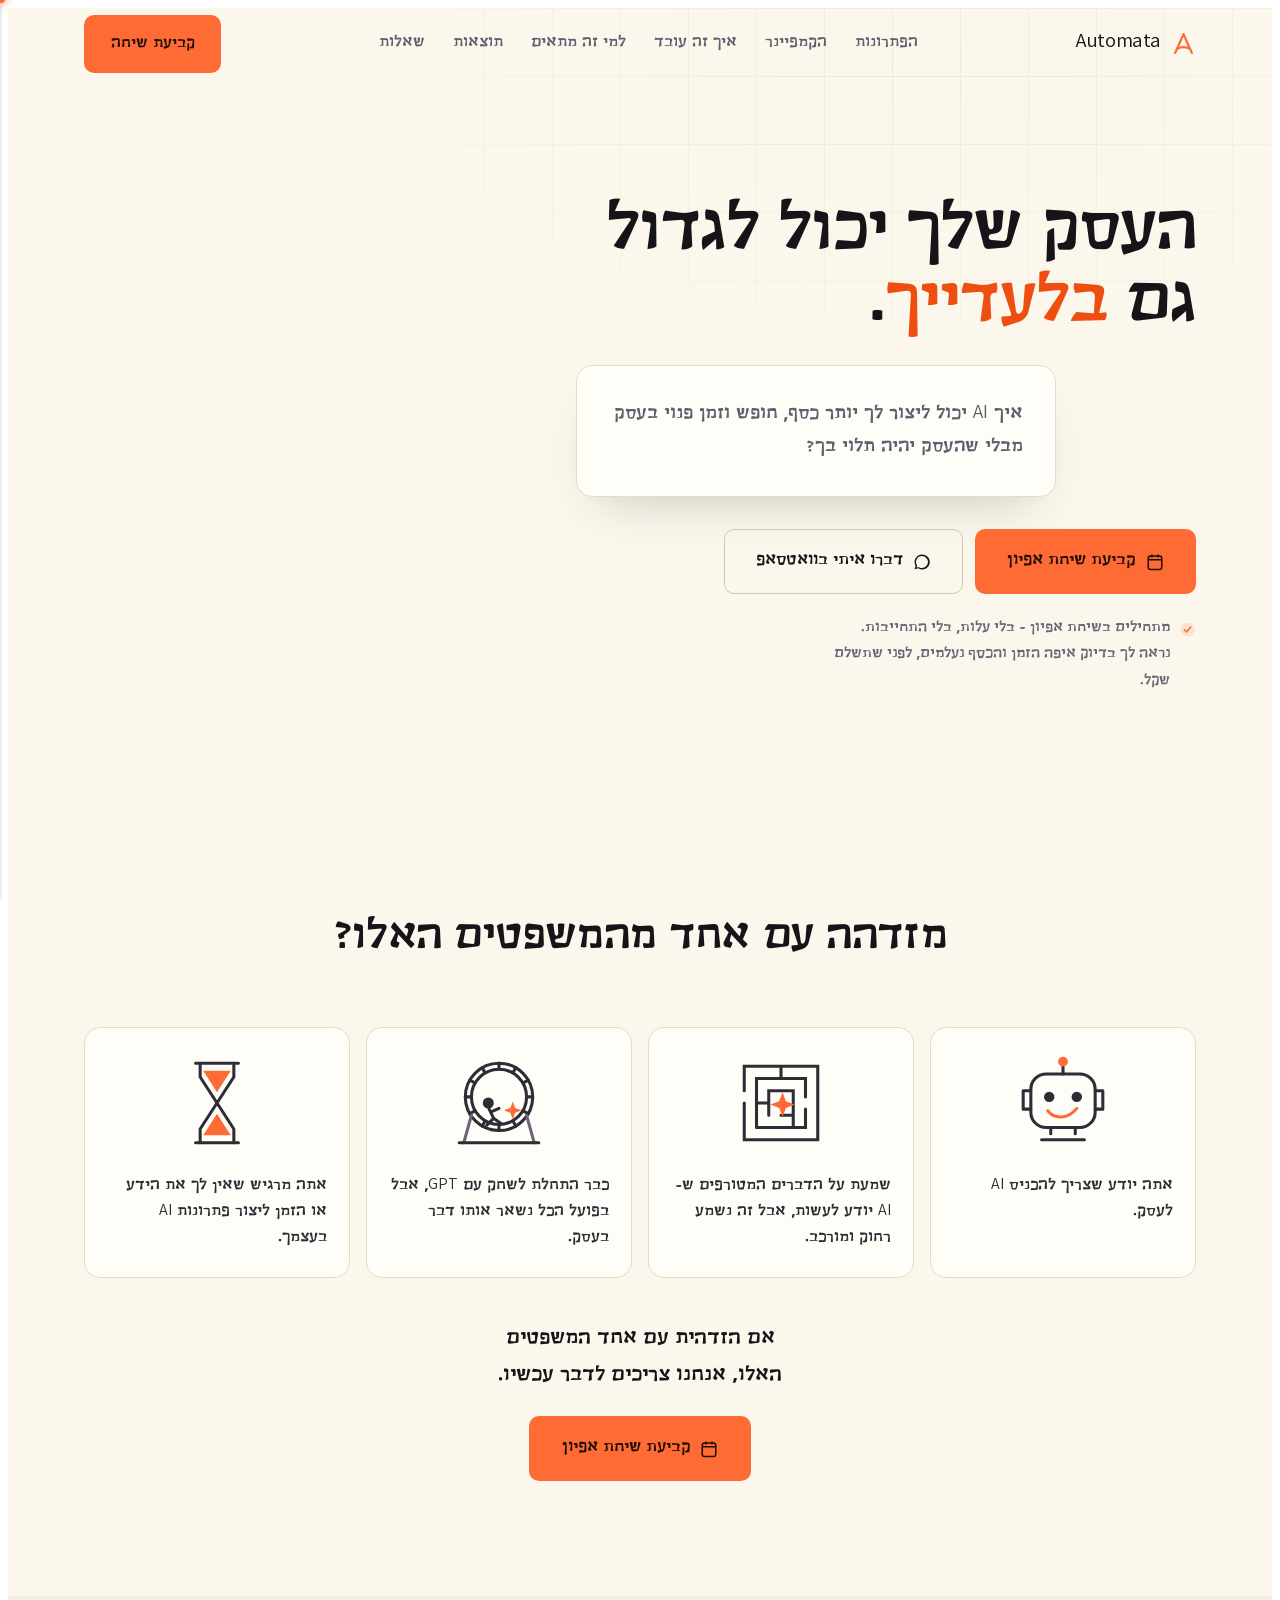
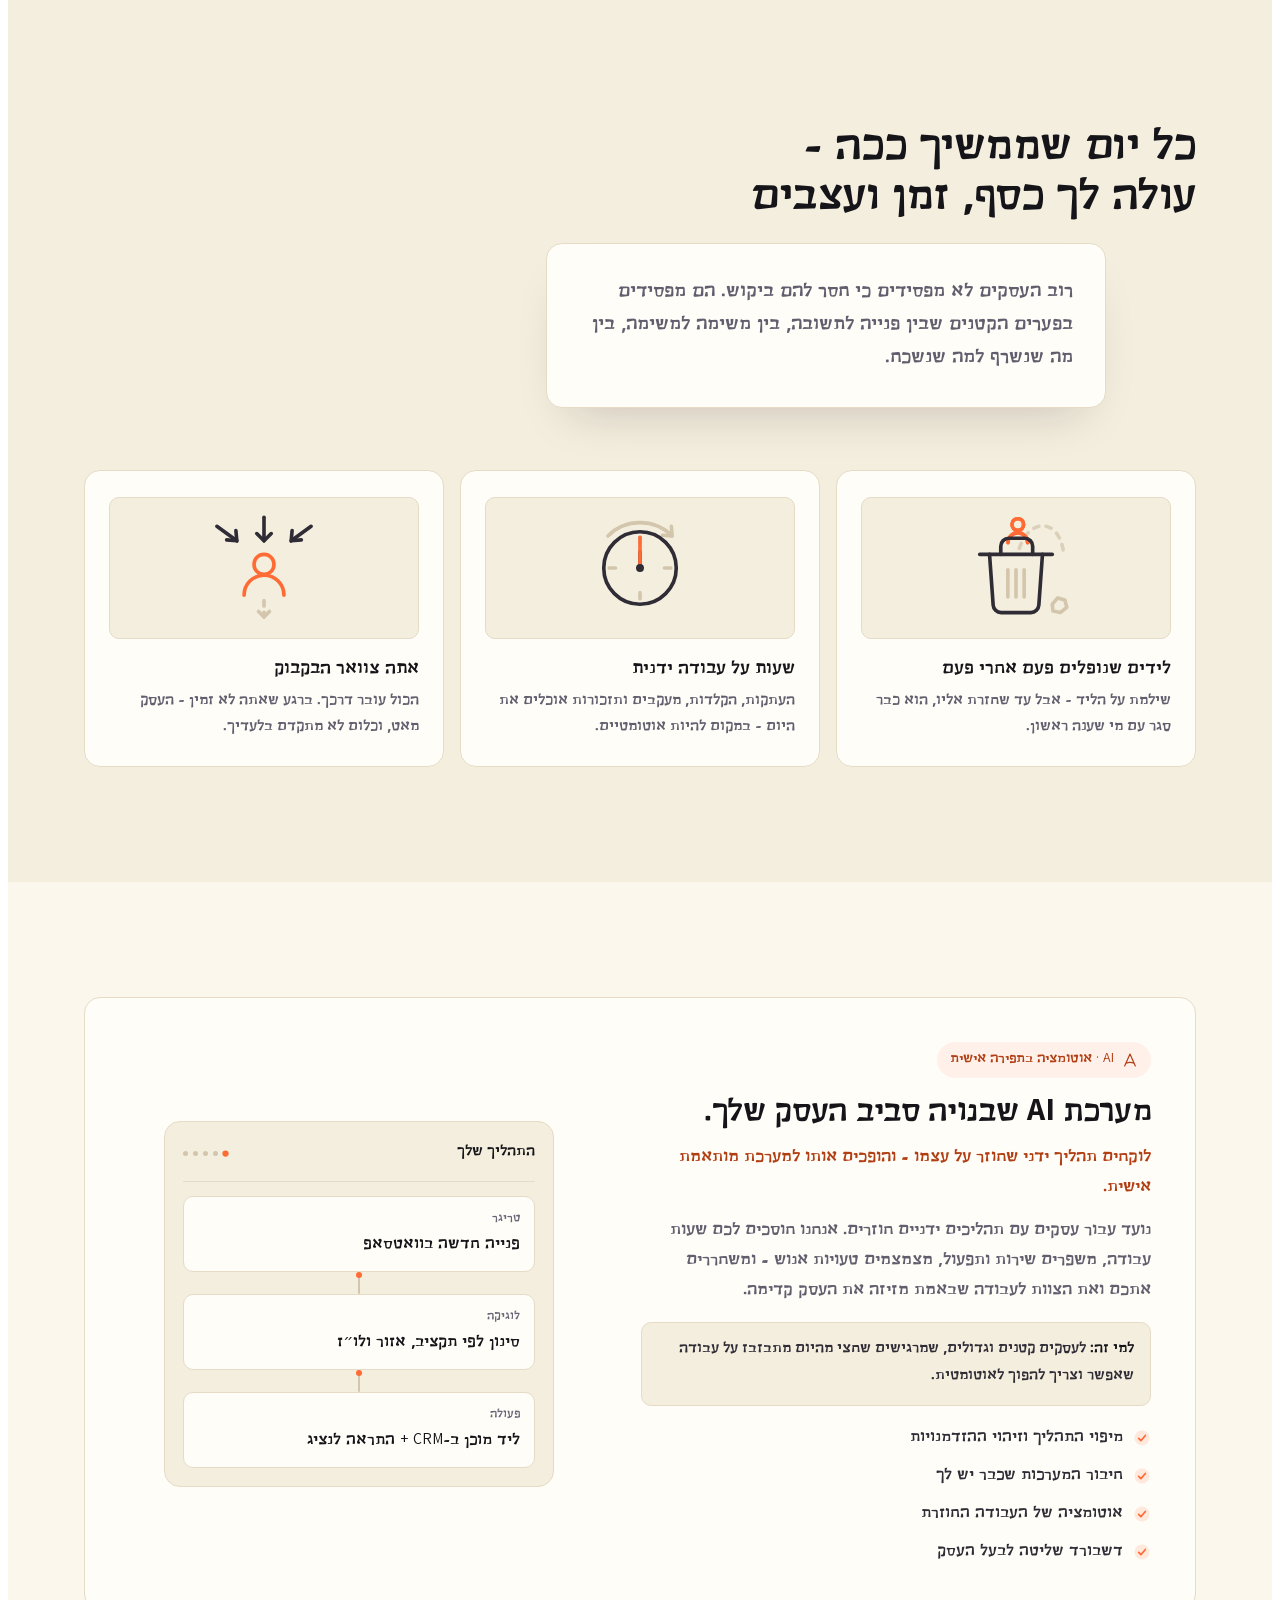
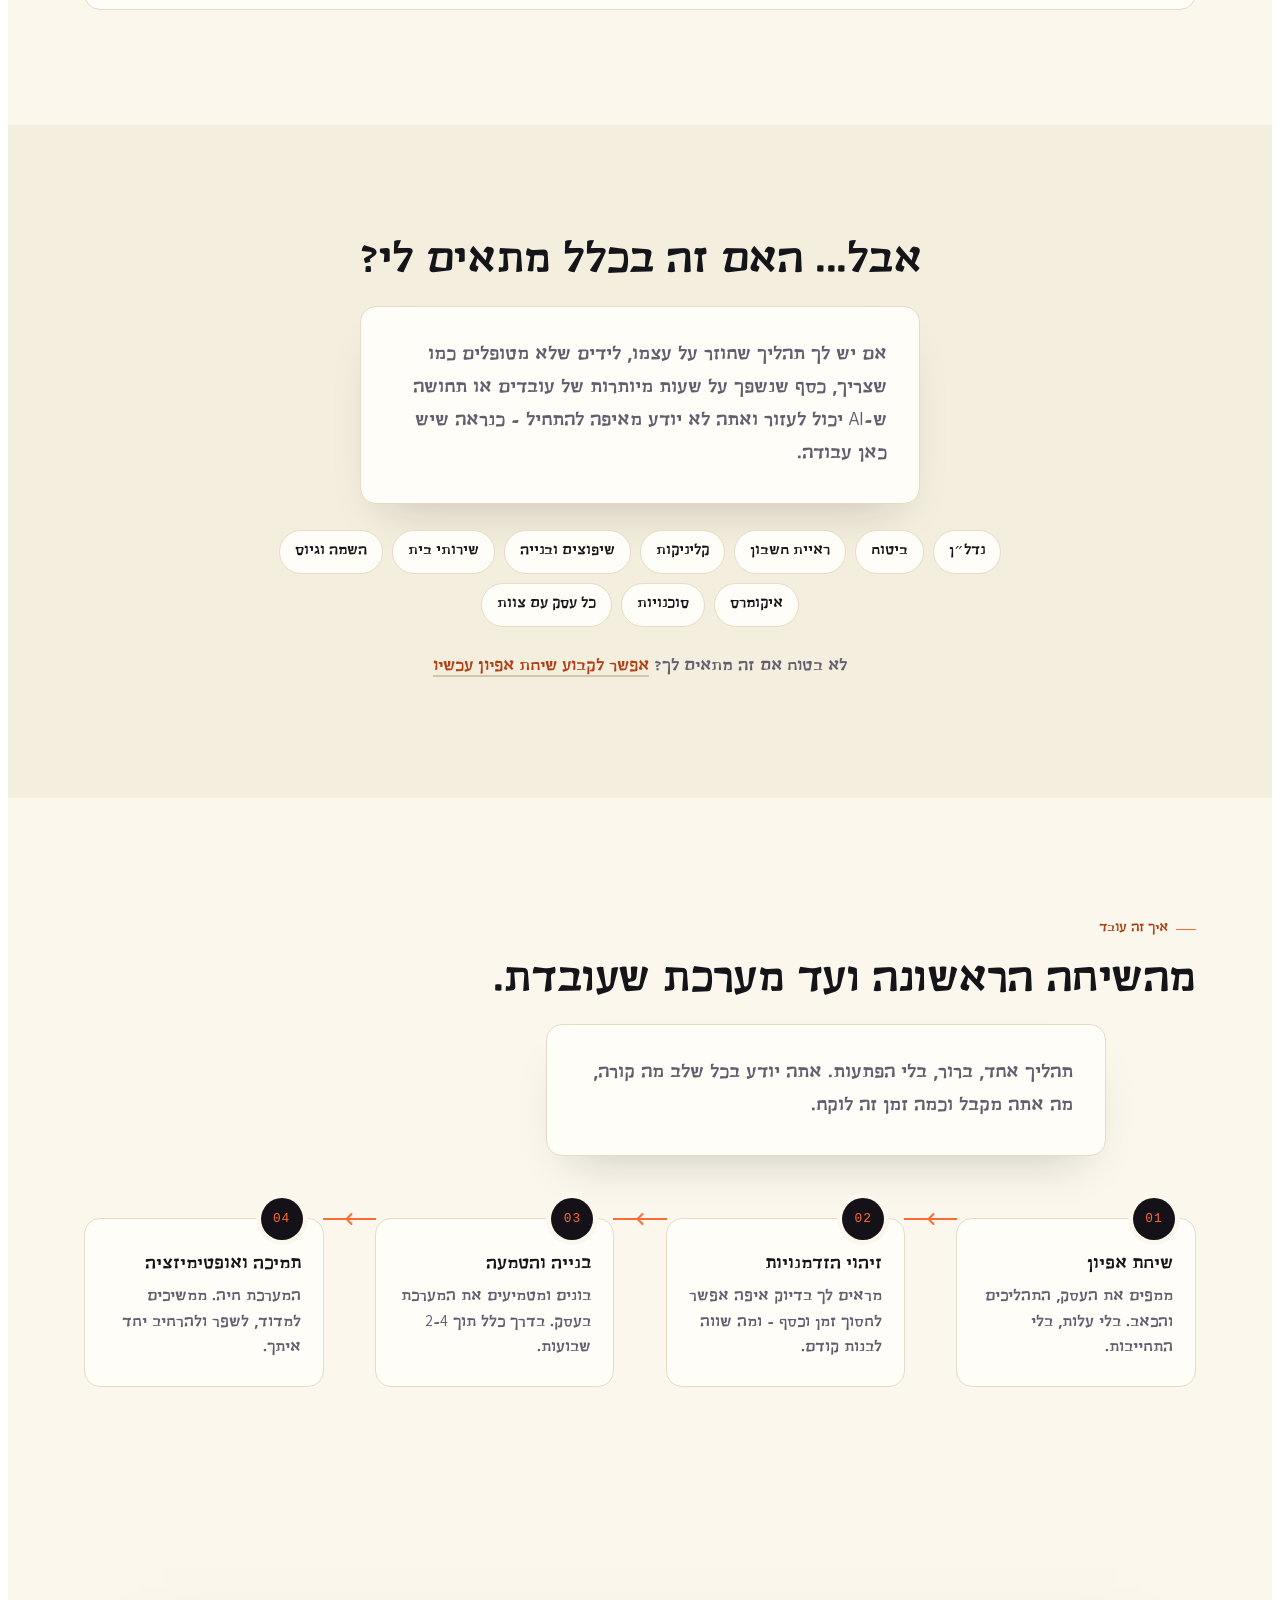
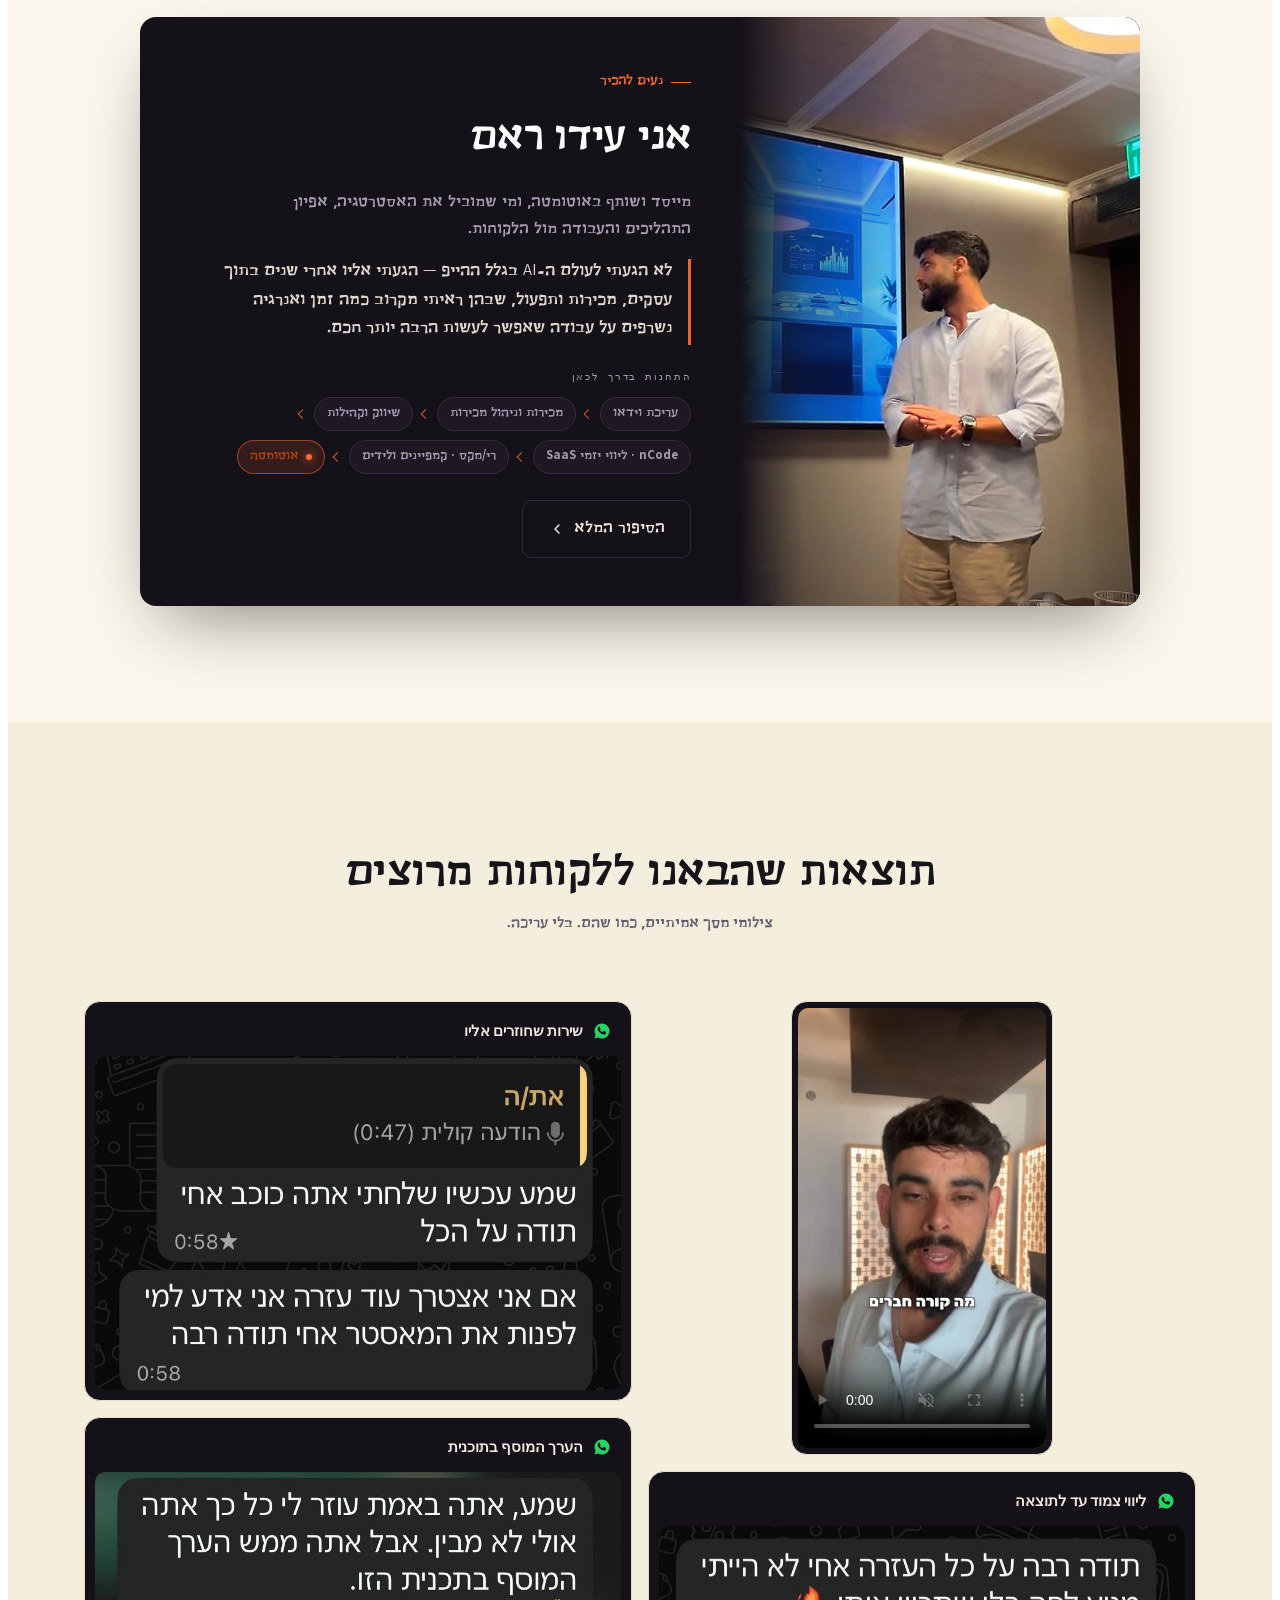
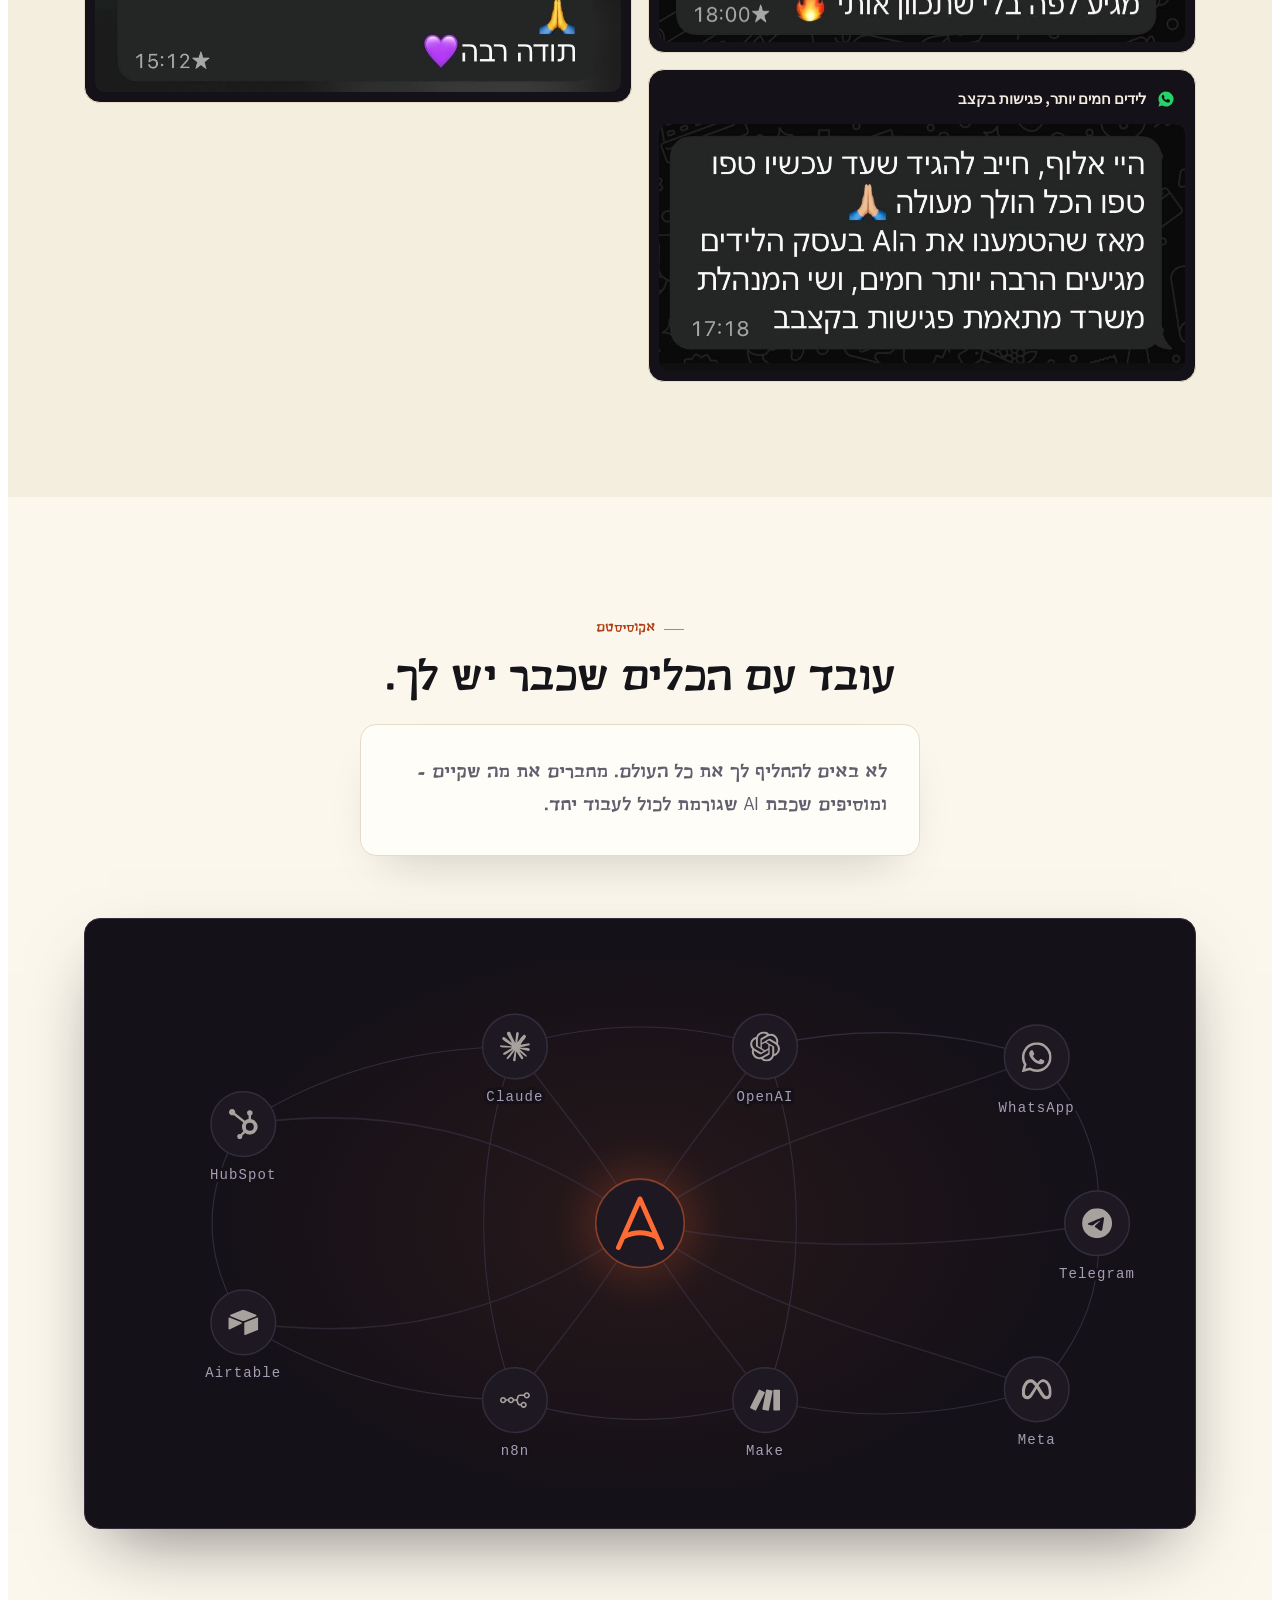
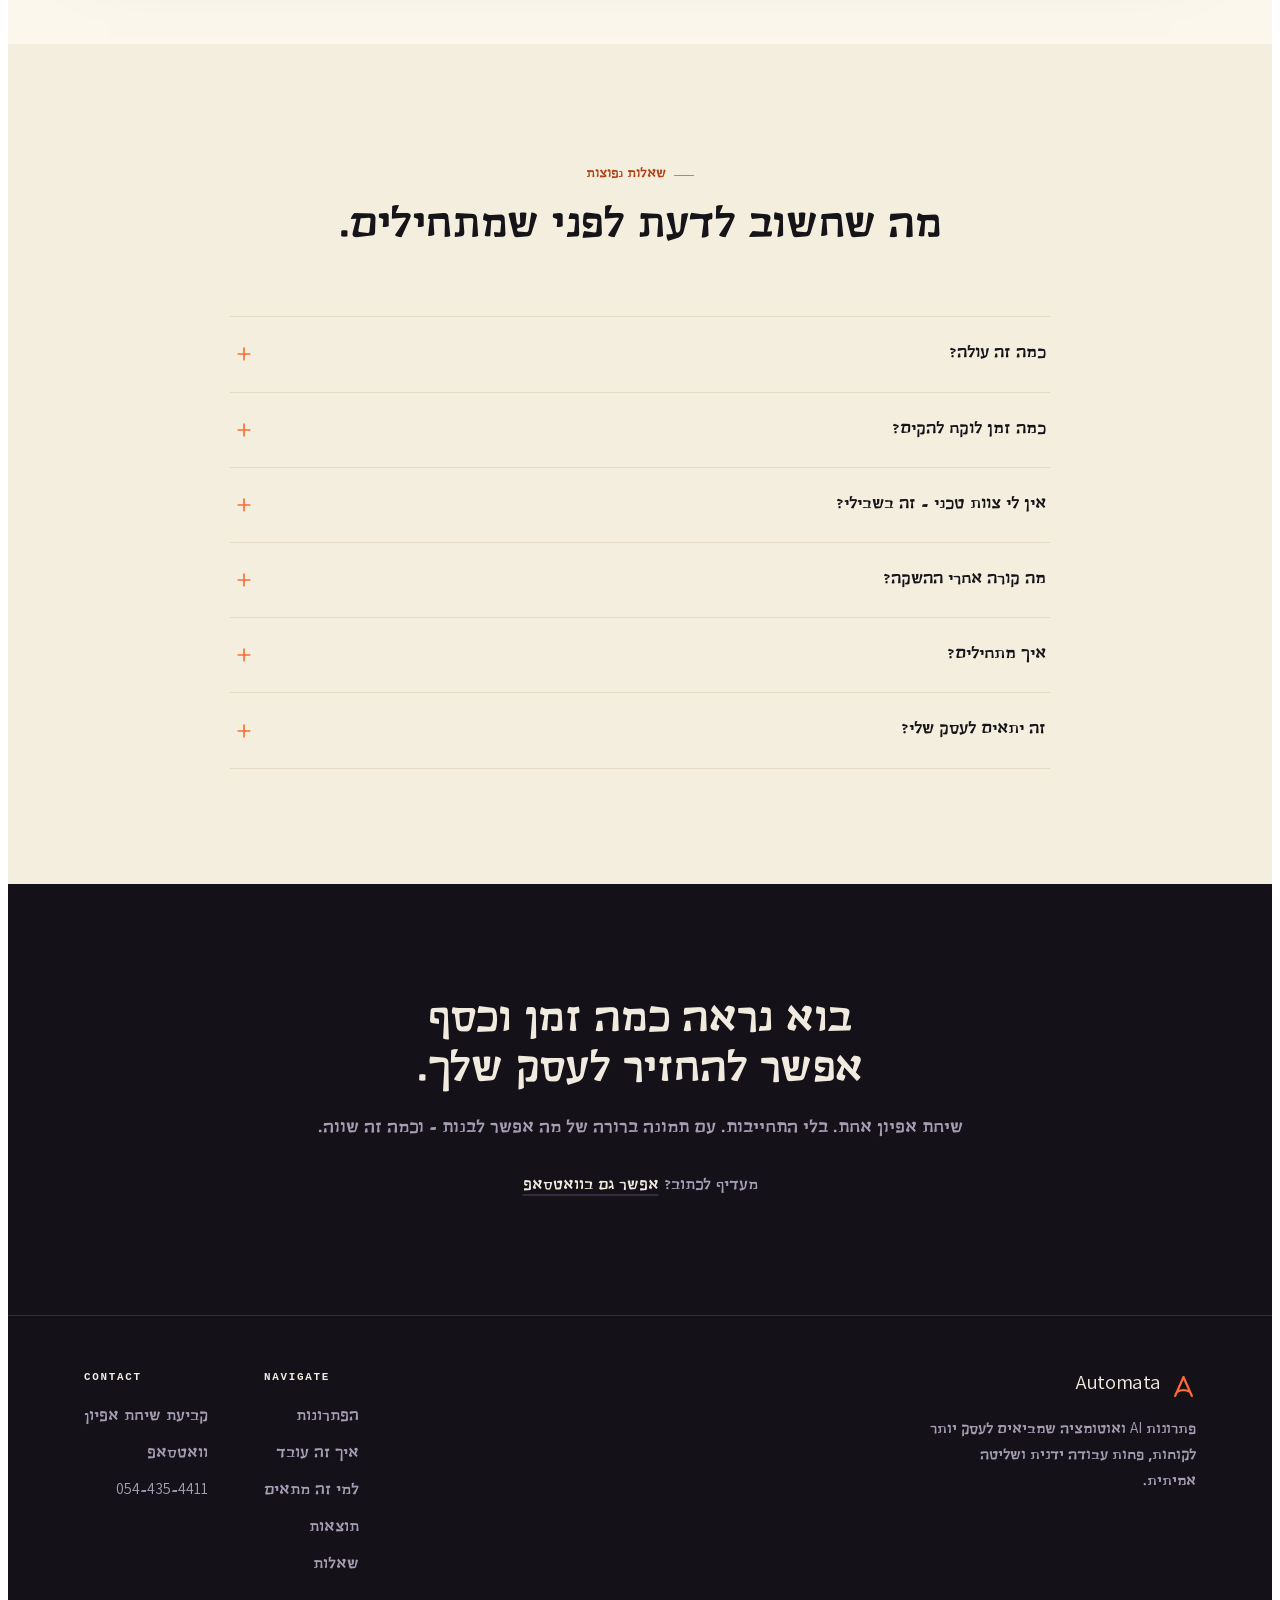
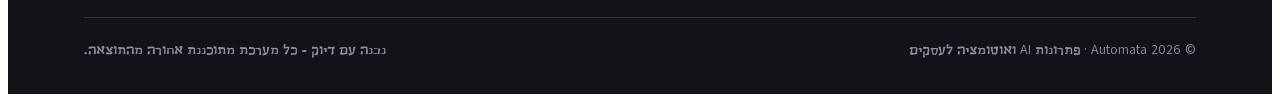
==== commit 3a16f056: "refactor: update index.html structure and content to reflect recent site changes" ====
--- a/index.html
+++ b/index.html
@@ -311,96 +311,6 @@
         </div>
       </div>
 
-      <!-- ============ הפתרון השני: הקמפיינר ============
-           טיזר עם דמו-לולאה של הצ'אט (CSS בלבד, מתנגן לבד ואינסופי).
-           כל צד הוויזואל הוא קישור לעמוד /campaigner - ההצצה היא הפיתיון,
-           העמוד המלא הוא הסיפור. בלי JS הדמו פשוט סטטי וקריא. -->
-      <div class="sol sol--flip sol--cgt reveal">
-        <div class="sol-content">
-          <span class="tag">
-            <svg class="gi" viewBox="0 0 24 24" aria-hidden="true" style="width:16px;height:16px"><path d="M12 3 20 21M12 3 4 21M6 17q6-3 12 0"/></svg>
-            Campaigner · סוכן AI לפרסום במטא
-          </span>
-          <h3>משפט אחד בטלגרם. קמפיין באוויר.</h3>
-          <p class="sub">סוכן AI אישי שמנהל לך את הפרסום - בלי קמפיינר, בלי ריטיינר.</p>
-          <p class="body">כותבים לו הודעה רגילה בטלגרם והוא עושה את השאר: קופי, קריאייטיב, קהלים, שאלון סינון - והלידים נכנסים ישר ל-CRM. אתה מאשר, הוא מריץ.</p>
-          <div class="whom"><b>למי זה:</b> עסקים שרוצים יותר לקוחות מהפרסום הממומן - בלי להסתבך איתו ובלי לשלם ריטיינר יקר בנוסף לתקציב.</div>
-          <a class="btn btn-primary" href="/campaigner">
-            לעמוד המלא של הקמפיינר
-            <svg viewBox="0 0 24 24" fill="none" stroke="currentColor" stroke-width="2.2" stroke-linecap="round" stroke-linejoin="round" aria-hidden="true"><path d="M15 6l-6 6 6 6"/></svg>
-          </a>
-        </div>
-        <div class="sol-visual">
-          <!-- הדמו המלא, אחד-לאחד עם /campaigner: אותם IDs, אותו נגן
-               (js/campaigner.js), אותם סגנונות (css/campaigner.css).
-               שינוי שם - חל אוטומטית גם כאן. -->
-          <div class="cg-chat">
-            <div class="cg-hd">
-              <span class="cg-av">
-                <svg viewBox="0 0 24 24" fill="none" stroke="currentColor" stroke-width="2.2" stroke-linecap="round" aria-hidden="true"><path d="M12 3 20 21M12 3 4 21M6 17q6-3 12 0"/></svg>
-              </span>
-              <span class="cg-who"><b>Campaigner</b><i>ONLINE</i></span>
-              <span class="cg-tg" aria-hidden="true">
-                <svg viewBox="0 0 24 24" fill="currentColor"><path d="M11.9 2a10 10 0 1 0 .2 20 10 10 0 0 0-.2-20zm4.6 6.9-1.5 7.3c-.1.5-.4.6-.9.4l-2.4-1.8-1.2 1.1c-.1.1-.2.2-.5.2l.2-2.5 4.5-4.1c.2-.2 0-.3-.3-.1l-5.6 3.5-2.4-.7c-.5-.2-.5-.5.1-.8l9.4-3.6c.4-.2.8.1.6.9z"/></svg>
-              </span>
-            </div>
-
-            <div class="cg-body" id="chatBody">
-              <div class="cg-m sys" data-t="500">TODAY</div>
-              <div class="cg-m out" data-t="800">היי, אני רוצה שתיצור לי קמפיין חדש לחנות פרחים חמודה בהוד השרון לכבוד ט״ו באב.<span class="cg-meta">09:41 <svg viewBox="0 0 19 12" fill="none" stroke="currentColor" stroke-width="1.7" stroke-linecap="round" stroke-linejoin="round" aria-hidden="true"><path d="m1.5 6.5 3.5 4L11.5 2"/><path d="m8 6.5 3.5 4L18 2"/></svg></span></div>
-              <div class="cg-typing" data-t="1000" aria-hidden="true"><i></i><i></i><i></i></div>
-              <div class="cg-m in" data-t="2000">אני על זה. תני לי לסרוק את המודעות שהכי מצליחות בתחום שלך, וליצור לך מודעה מנצחת.<span class="cg-meta">09:41</span></div>
-              <div class="cg-typing" data-t="1000" aria-hidden="true"><i></i><i></i><i></i></div>
-              <div class="cg-m in" data-t="1500">מצאתי מה עובד. הנה המודעה שהכנתי לט״ו באב:<span class="cg-meta">09:42</span></div>
-              <div class="cg-ad" data-t="2600">
-                <div class="cg-ad-shot">
-                  <img class="cg-ad-img" src="/img/campaigner/ad-tuvav.webp" alt="מודעת פרחים לט״ו באב — פרחי הוד, הוד השרון" onerror="this.remove()">
-                  <span class="cg-ad-badge">ממומן</span>
-                </div>
-                <div class="cg-ad-txt">
-                  <p class="cg-ad-primary">ט״ו באב מתקרב, והיא תזכור מי חשב עליה. עוד לא קנית לה פרחים? זר מעוצב מפרחי הוד, הוד השרון — מוכן היום ונמסר עד הדלת. אל תהיה זה שהגיע בידיים ריקות לחברה שלו.</p>
-                  <div class="cg-ad-foot">
-                    <div class="cg-ad-brand"><b>פרחי הוד</b><span>הזמנה עד הבית · הוד השרון</span></div>
-                    <span class="cg-ad-btn">הזמנה עכשיו</span>
-                  </div>
-                </div>
-              </div>
-              <div class="cg-m out" data-t="700">וואי נראה מעולה!<span class="cg-meta">09:42 <svg viewBox="0 0 19 12" fill="none" stroke="currentColor" stroke-width="1.7" stroke-linecap="round" stroke-linejoin="round" aria-hidden="true"><path d="m1.5 6.5 3.5 4L11.5 2"/><path d="m8 6.5 3.5 4L18 2"/></svg></span></div>
-              <div class="cg-typing" data-t="900" aria-hidden="true"><i></i><i></i><i></i></div>
-              <div class="cg-m in" data-t="1500">מדהים! מה התקציב היומי שתרצי לשים למודעה?<span class="cg-meta">09:42</span></div>
-              <div class="cg-m out" data-t="600">70₪<span class="cg-meta">09:43 <svg viewBox="0 0 19 12" fill="none" stroke="currentColor" stroke-width="1.7" stroke-linecap="round" stroke-linejoin="round" aria-hidden="true"><path d="m1.5 6.5 3.5 4L11.5 2"/><path d="m8 6.5 3.5 4L18 2"/></svg></span></div>
-              <div class="cg-typing" data-t="800" aria-hidden="true"><i></i><i></i><i></i></div>
-              <div class="cg-m in" data-t="1500">אין בעיה, 70₪ ליום, מעלה מיד את המודעה שלך.<span class="cg-meta">09:43</span></div>
-              <div class="cg-typing" data-t="900" aria-hidden="true"><i></i><i></i><i></i></div>
-              <div class="cg-m in" data-t="1200">המודעה שלך באוויר! נתעדכן שוב בימים הקרובים?<span class="cg-meta">09:44</span></div>
-            </div>
-
-            <div class="cg-scrollhint" id="chatHint" aria-hidden="true">
-              <span>
-                <svg viewBox="0 0 24 24" fill="none" stroke="currentColor" stroke-width="2.2" stroke-linecap="round" stroke-linejoin="round"><path d="m18 15-6-6-6 6"/></svg>
-                גללו לקרוא את כל השיחה
-              </span>
-            </div>
-
-            <div class="cg-composer" id="chatComposer" aria-hidden="true">
-              <span class="cg-input" id="chatInput">
-                <span class="cg-ph">הודעה</span>
-                <span class="cg-txt" id="chatInputTxt"></span><i class="cg-caret2" id="chatCaret"></i>
-              </span>
-              <span class="cg-send" id="chatSend">
-                <svg viewBox="0 0 24 24" fill="currentColor" aria-hidden="true"><path d="M2.3 20.6 22.5 12 2.3 3.4l-.01 6.7L16 12 2.3 13.9z"/></svg>
-              </span>
-            </div>
-
-            <div class="cg-ft">
-              <button class="cg-replay" id="chatReplay" type="button">
-                <svg viewBox="0 0 24 24" fill="none" stroke="currentColor" stroke-width="2" stroke-linecap="round" aria-hidden="true"><path d="M3 12a9 9 0 1 0 3-6.7L3 8"/><path d="M3 3v5h5"/></svg>
-                הפעל שוב
-              </button>
-            </div>
-          </div>
-        </div>
-      </div>
     </div>
   </section>
 
--- a/css/style.css
+++ b/css/style.css
@@ -658,6 +658,12 @@
 }
 .t:hover{transform:translateY(-3px);box-shadow:var(--shadow);border-color:var(--rule-strong)}
 .t img{width:100%;height:auto;border-radius:calc(var(--r-lg) - 6px)}
+/* כרטיס הווידאו: הסרטון אנכי, אז מגבילים את גובהו. הכרטיס מתכווץ בדיוק
+   לרוחב הווידאו (fit-content) וממורכז בעמודה - כך אין רקע כהה בצדדים.
+   aspect-ratio שומר את המקום מראש, כך שגם עם preload="none" הדפדפן יודע
+   את הגודל לפני הטעינה, בלי קפיצה או חפיפה על שאר הכרטיסים. */
+.t--video{padding:6px;width:-moz-fit-content;width:fit-content;max-width:100%;margin-inline:auto}
+.t-video{display:block;aspect-ratio:9/16;height:min(68vh,440px);width:auto;max-width:100%;border-radius:calc(var(--r-lg) - 6px)}
 /* כותרת ממסגרת לכל צילום: אייקון וואטסאפ ירוק + שורת התוצאה.
    הצילום נשאר כמו שהוא - האותנטיות היא הנכס. */
 .t figcaption{
--- a/css/campaigner.css
+++ b/css/campaigner.css
@@ -228,14 +228,29 @@
 
 /* ---------- למי זה מתאים ----------
    שבע נקודות זיהוי בשתי עמודות (עמודה אחת במובייל), כל אחת עם וי כתום. */
-.fit-list{max-width:940px;margin:clamp(28px,4vw,44px) auto 0;padding:0;list-style:none;display:grid;grid-template-columns:1fr 1fr;gap:14px}
-.fit-item{display:flex;align-items:flex-start;gap:13px;background:var(--card);border:1px solid var(--rule);border-radius:var(--r-lg);padding:18px 20px;transition:border-color .25s,transform .25s,box-shadow .25s}
-.fit-item:hover{border-color:var(--rule-strong);transform:translateY(-2px);box-shadow:var(--shadow)}
-.fit-mark{flex:none;width:26px;height:26px;border-radius:50%;display:grid;place-items:center;background:var(--signal-wash);color:var(--signal);margin-block-start:2px}
-.fit-mark svg{width:15px;height:15px}
-.fit-item p{color:var(--ink-soft);line-height:1.6;font-size:1rem}
-.fit-turn{margin-block-start:clamp(30px,4vw,44px);text-align:center;font-size:clamp(1.4rem,2.6vw,2.1rem);line-height:1.3;color:var(--ink);letter-spacing:-.01em;text-wrap:balance}
-@media (max-width:720px){.fit-list{grid-template-columns:1fr}}
+/* רשימה אווררית בעמודה אחת: לכל שורה וו קצר ומודגש (סריקה מהירה) מעל
+   המשפט המלא בגוון מרוכך - כך שטקסט "עמוס" נקרא בלי להעמיס. אייקון ייחודי
+   כעוגן, קווי הפרדה דקים, והרבה אוויר. השורות נחשפות בהדרגה בגלילה
+   (js/campaigner.js מוסיף .in במדרגות) - לא הכל בבת אחת. */
+.fit-list{max-width:720px;margin:clamp(32px,4.5vw,52px) auto 0;padding:0;list-style:none}
+.fit-item{display:flex;align-items:flex-start;gap:18px;padding:clamp(18px,2.6vw,26px) clamp(6px,1.6vw,16px);border-radius:16px}
+.fit-item + .fit-item{border-block-start:1px solid var(--rule)}
+/* אריח אייקון ייחודי לכל שורה - נצבע כתום מלא במעבר עכבר */
+.fit-ic{flex:none;width:50px;height:50px;border-radius:14px;display:grid;place-items:center;background:var(--signal-wash);color:var(--signal);transition:background .25s ease,color .25s ease,transform .25s ease}
+.fit-ic svg{width:26px;height:26px}
+.fit-item:hover .fit-ic{background:var(--signal);color:#fff;transform:scale(1.06)}
+.fit-tx{min-width:0;padding-block-start:3px}
+/* גופן הכותרות של האתר (Trashim CLM) נירש מ-.page - כמו כל כותרת בעמוד,
+   ולא סאנס גנרי. Trashim הוא 700 בלבד, אז אין override של font-family. */
+.fit-hook{display:block;font-weight:700;font-size:clamp(1.14rem,1.7vw,1.32rem);color:var(--ink);line-height:1.3;letter-spacing:-.01em;transition:color .25s ease}
+.fit-item:hover .fit-hook{color:var(--signal-ink)}
+.fit-desc{display:block;margin-block-start:6px;color:var(--ink-mute);font-size:.97rem;line-height:1.62}
+.fit-turn{margin-block-start:clamp(34px,4.5vw,52px);text-align:center;font-size:clamp(1.4rem,2.6vw,2.1rem);line-height:1.3;color:var(--ink);letter-spacing:-.01em;text-wrap:balance}
+
+/* חשיפה מדורגת בגלילה - מופעל רק עם JS; בלי JS הכל גלוי (fallback). */
+.js .fit-item{opacity:0;transform:translateY(22px);transition:opacity .6s cubic-bezier(.22,1,.36,1),transform .6s cubic-bezier(.22,1,.36,1)}
+.js .fit-item.in{opacity:1;transform:none}
+@media (prefers-reduced-motion:reduce){.js .fit-item{opacity:1;transform:none;transition:none}}
 
 /* ---------- שאלון הלידים (סקשן היומן) ----------
    כרטיס בהיר במרכז הסקשן הכהה: שאלה אחת בכל פעם, פס התקדמות למעלה.
